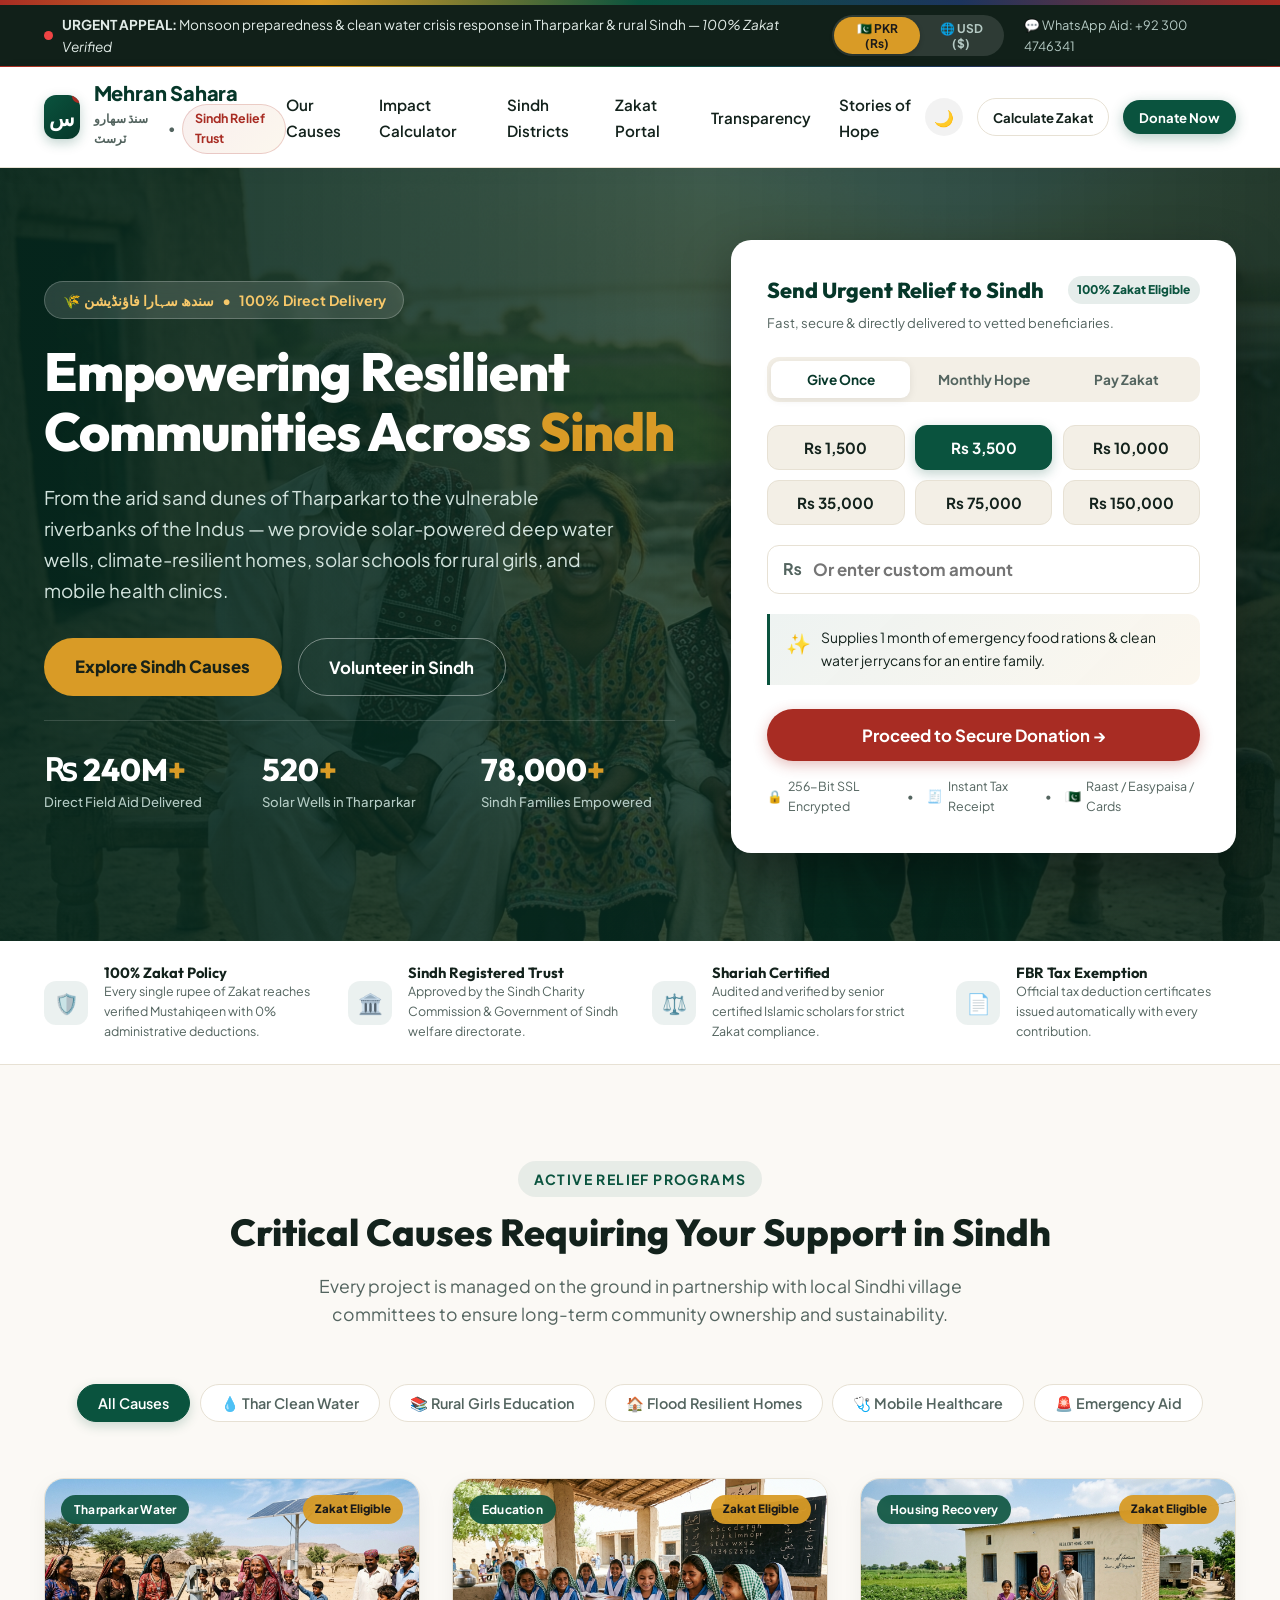
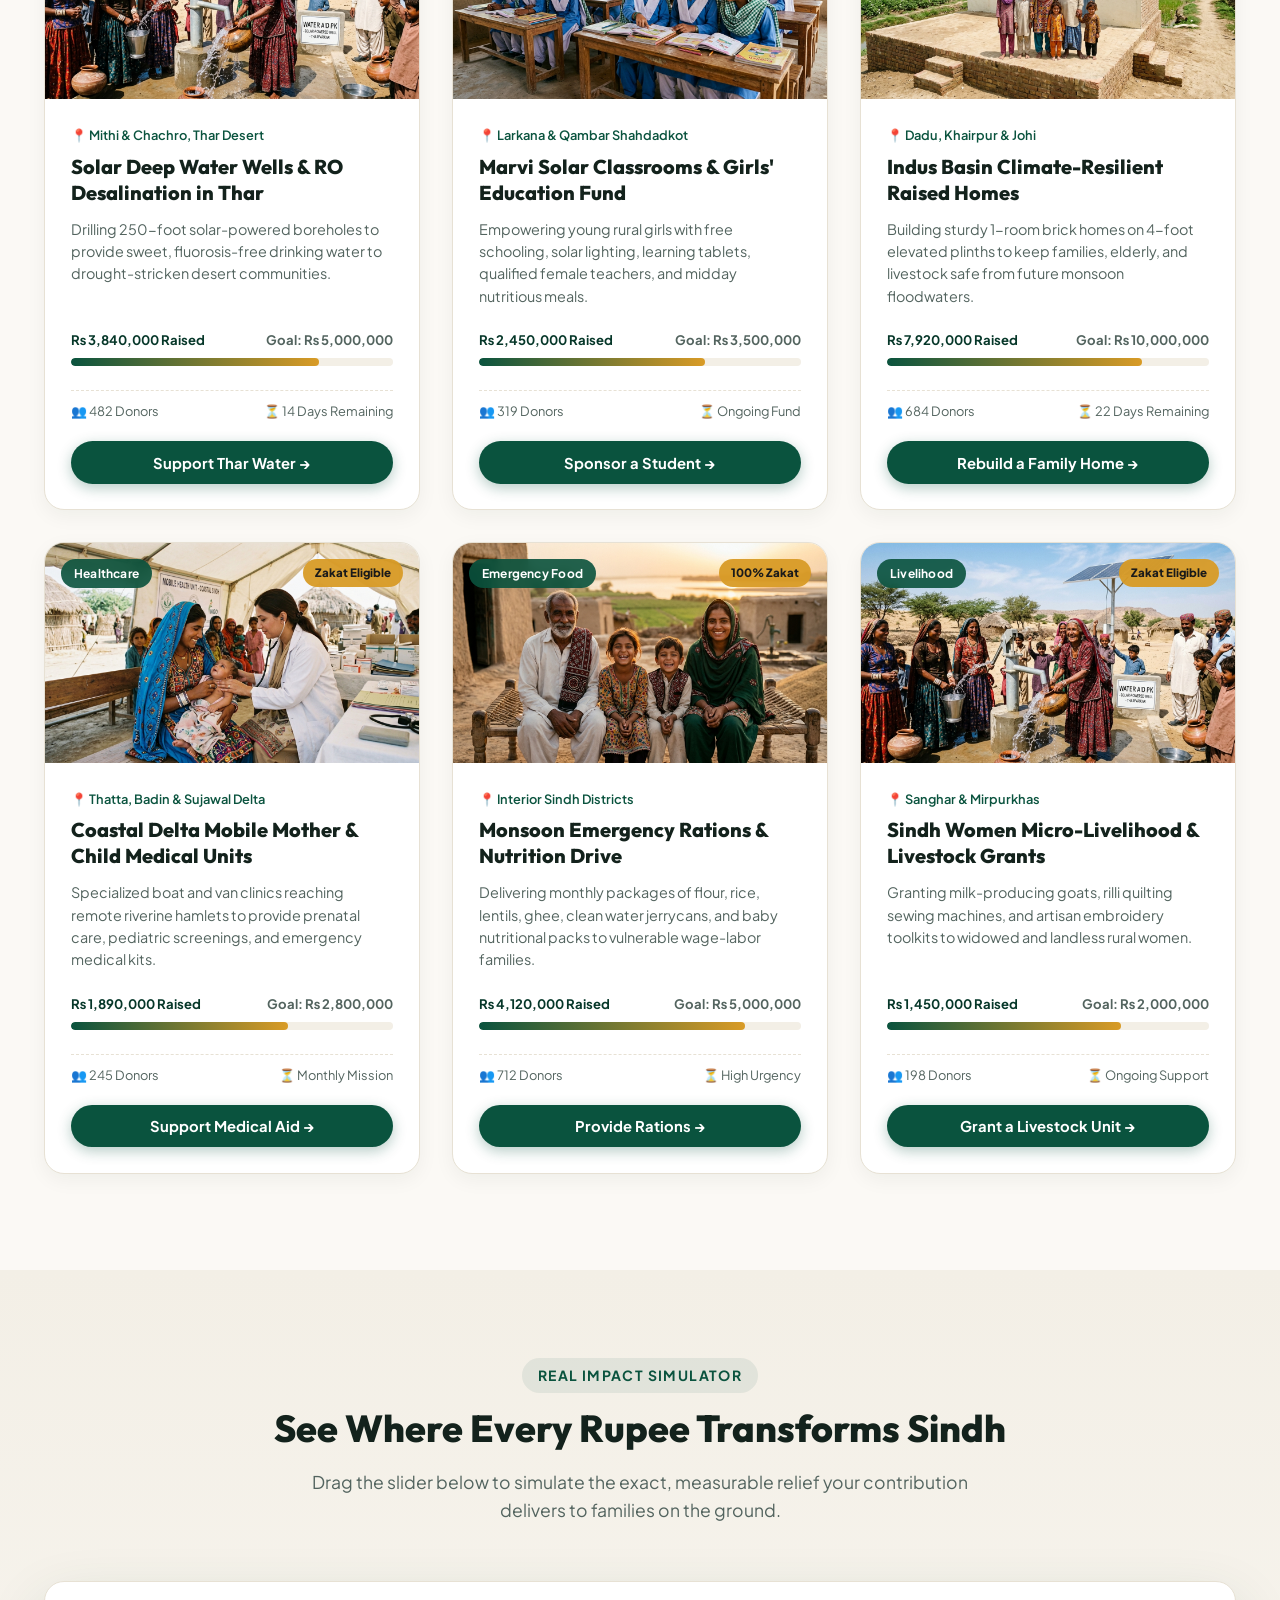
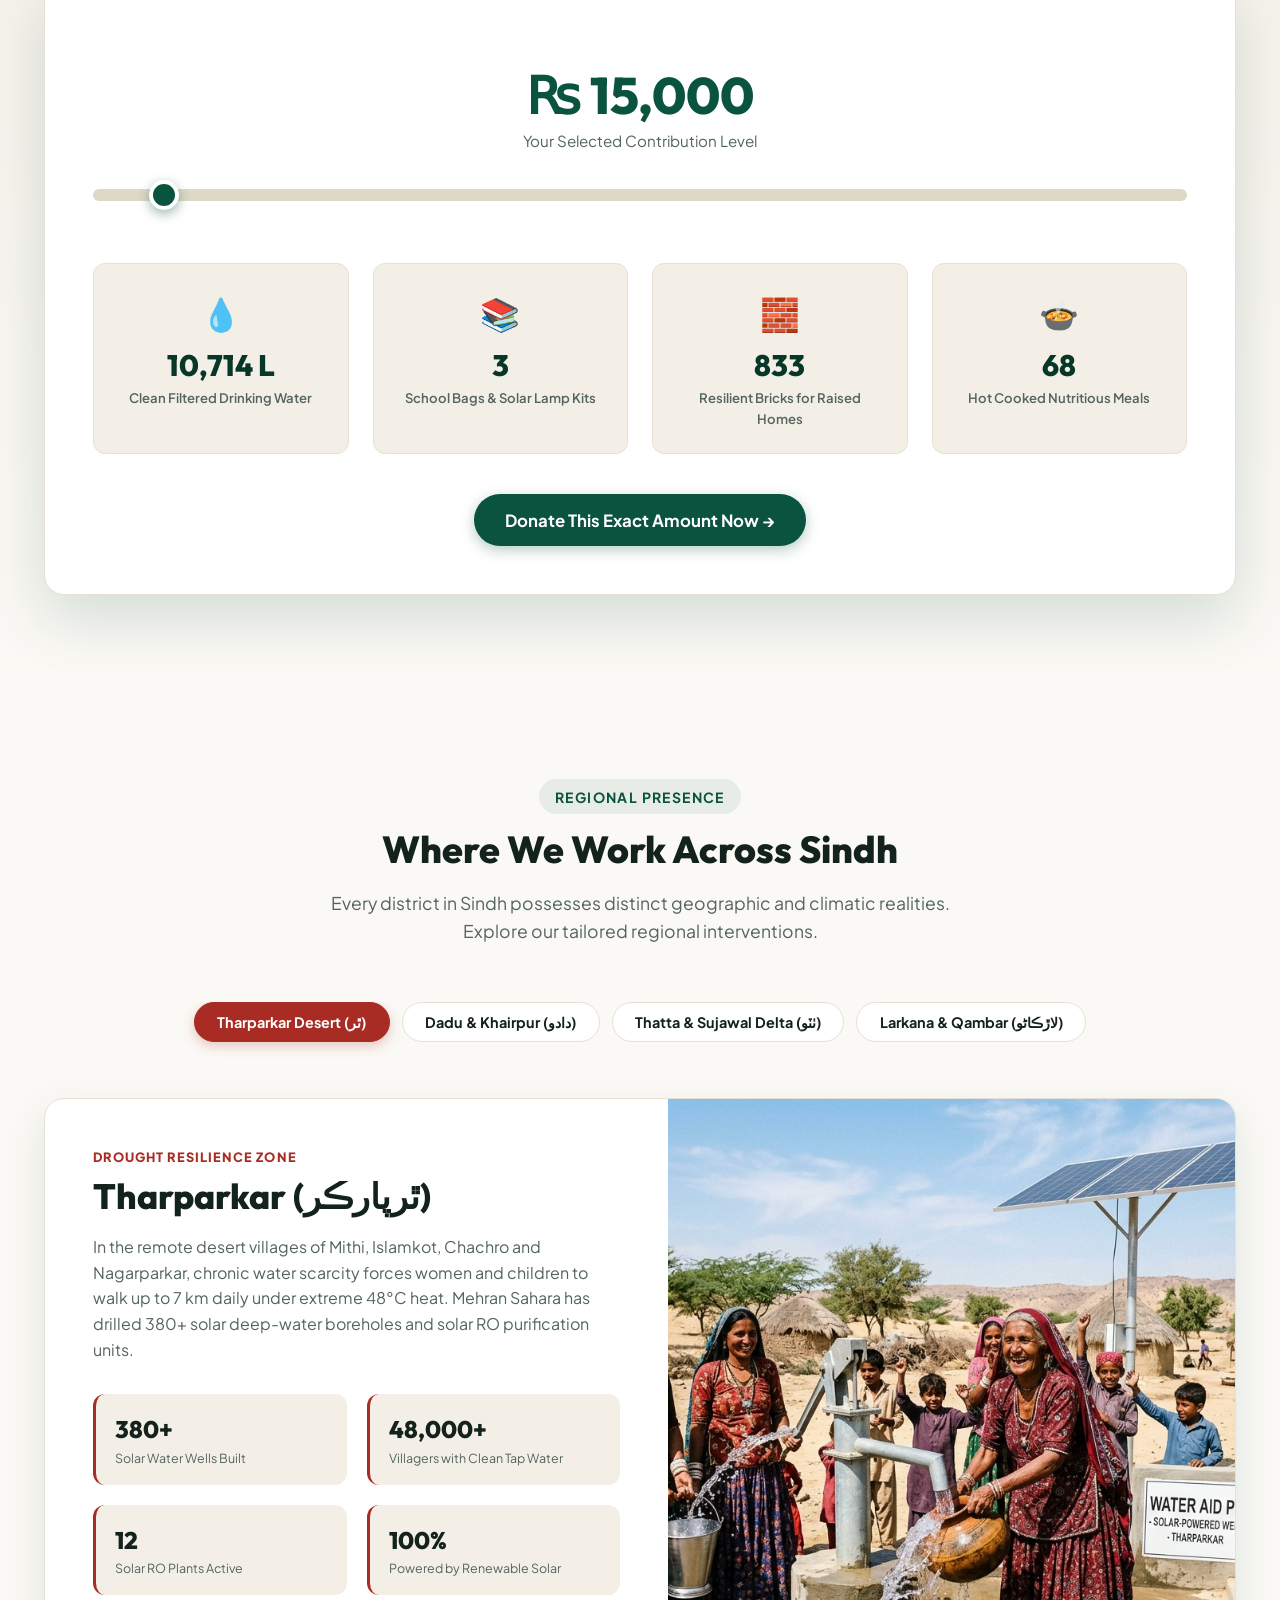
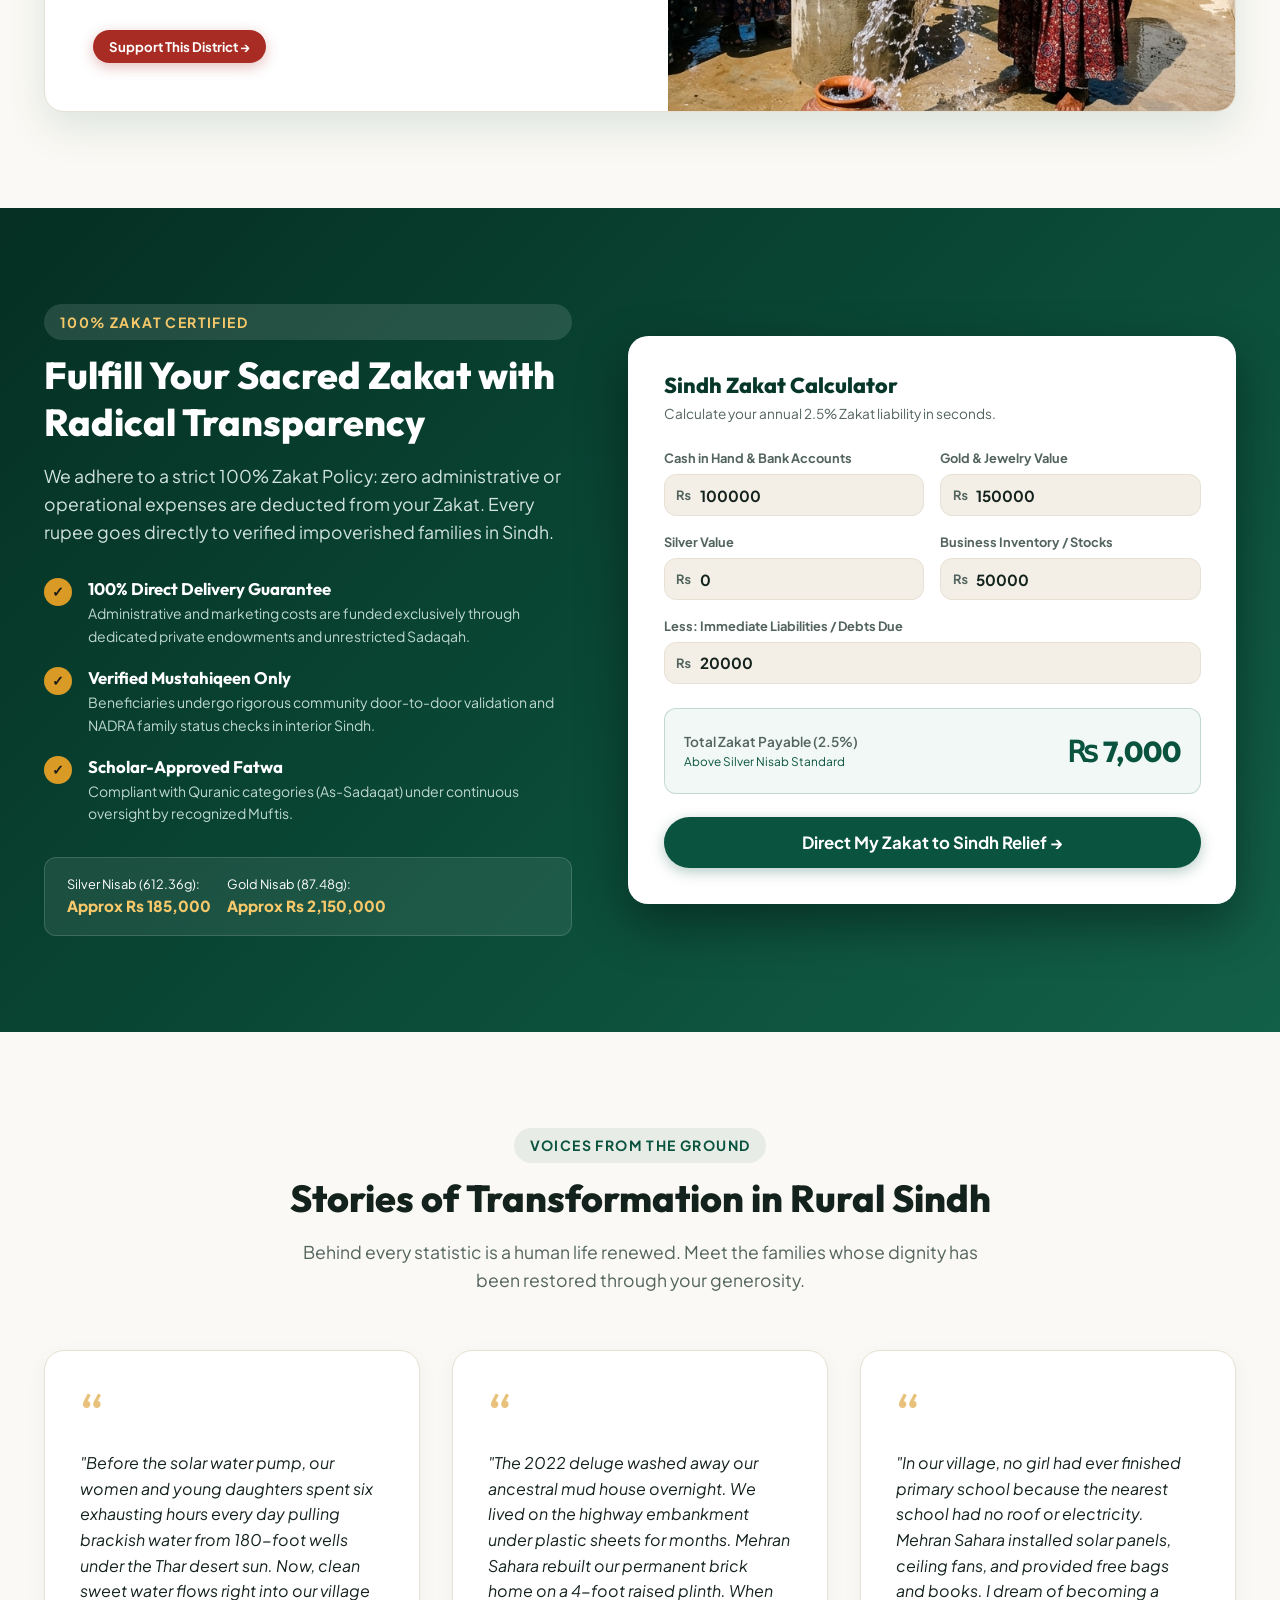
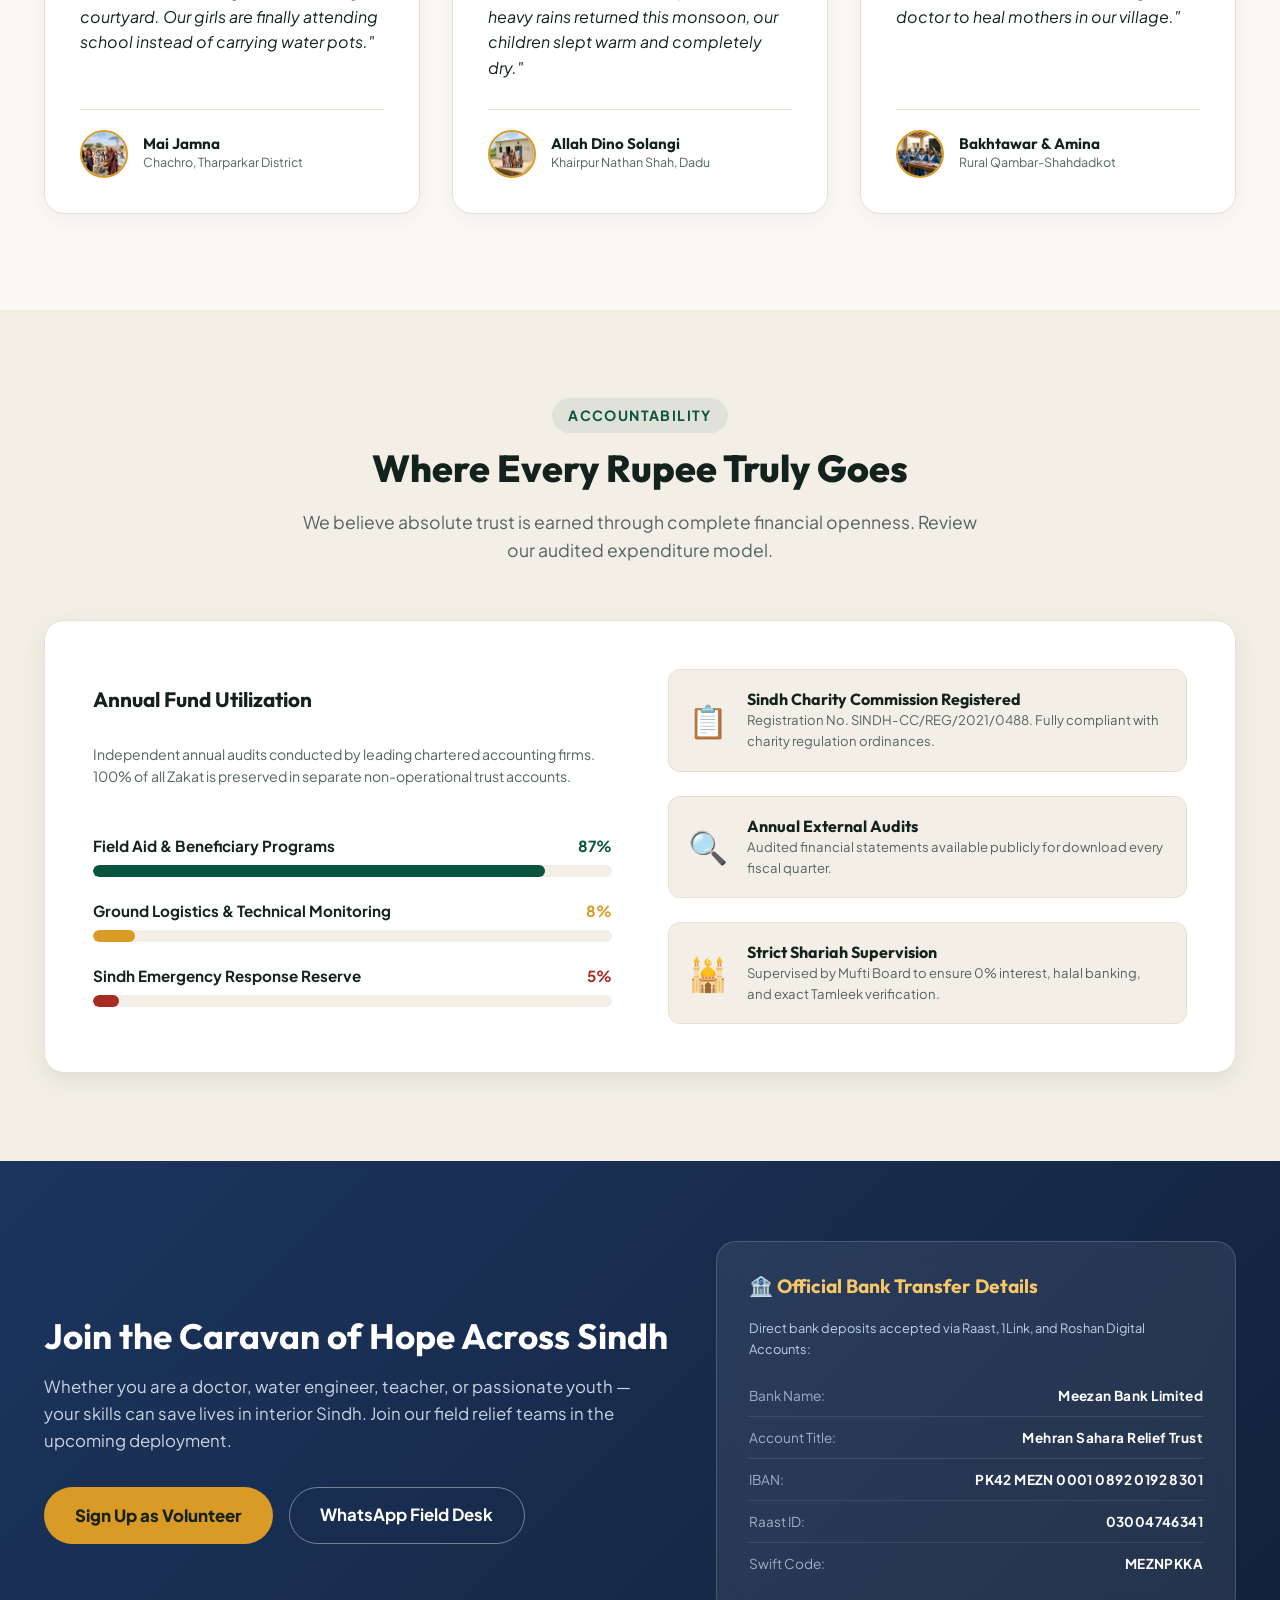
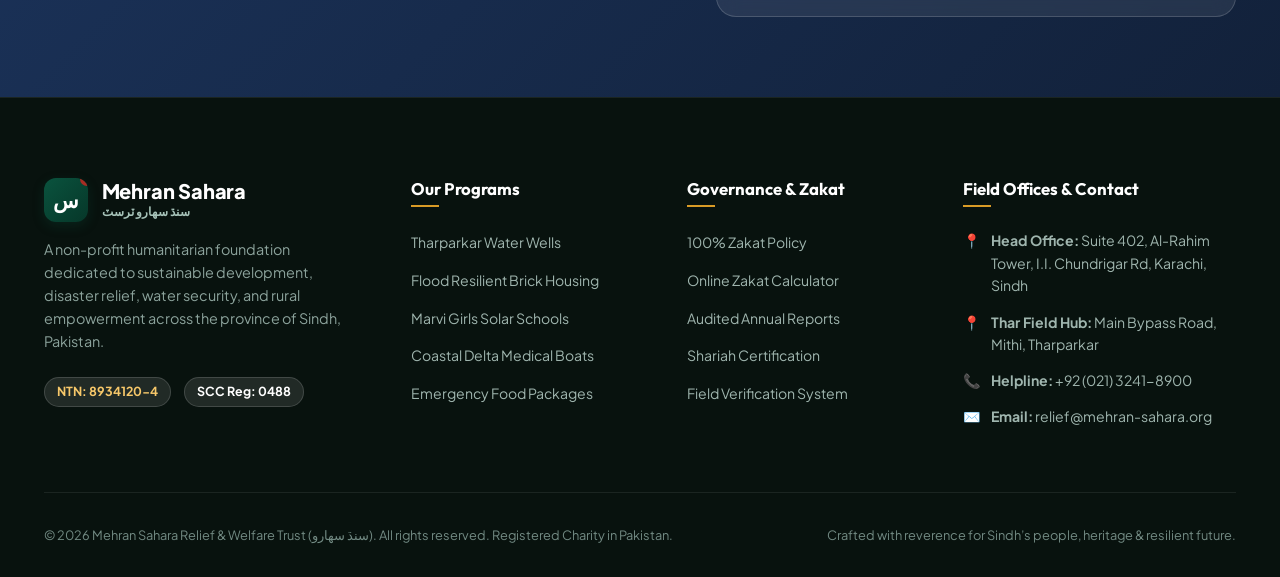
==== index.html @ 961b1862 "test" ====
<!DOCTYPE html>
<html lang="en">
<head>
  <meta charset="UTF-8">
  <meta name="viewport" content="width=device-width, initial-scale=1.0">
  <title>Mehran Sahara Foundation | Sindh Relief, Water & Education NGO (سنڌ سهارو)</title>
  <meta name="description" content="Dedicated humanitarian NGO in Sindh, Pakistan. Providing clean drinking water in Tharparkar, flood-resilient housing along the Indus, rural girls' solar education, and mobile healthcare with a 100% Zakat policy.">
  <meta name="keywords" content="Sindh NGO, Tharparkar water charity, flood relief Sindh, Pakistan charity, Zakat Sindh, Indus river relief, donate Pakistan, Mehran Sahara">
  <meta property="og:title" content="Mehran Sahara Foundation | Sindh Relief & Hope">
  <meta property="og:description" content="Join us in bringing clean water to Thar, rebuilding homes after floods, and educating girls in rural Sindh. 100% Direct Delivery.">
  <meta property="og:image" content="assets/images/hero.jpg">
  <meta property="og:type" content="website">

  <!-- Core Stylesheets -->
  <link rel="stylesheet" href="css/style.css">
  <link rel="stylesheet" href="css/components.css">
</head>
<body>

  <!-- Top Emergency & Currency Bar -->
  <div class="top-bar ajrak-border-top">
    <div class="container top-bar-inner">
      <div class="emergency-ticker">
        <span class="pulse-dot"></span>
        <span><strong>URGENT APPEAL:</strong> Monsoon preparedness & clean water crisis response in Tharparkar & rural Sindh — <em>100% Zakat Verified</em></span>
      </div>
      <div class="top-bar-actions">
        <div class="currency-toggle">
          <button type="button" class="curr-btn curr-pkr-btn active" title="Pakistani Rupees">🇵🇰 PKR (₨)</button>
          <button type="button" class="curr-btn curr-usd-btn" title="US Dollars for Overseas Donors">🌐 USD ($)</button>
        </div>
        <a href="https://wa.me/923004746341" target="_blank" class="top-contact-link">
          <span>💬 WhatsApp Aid: +92 300 4746341</span>
        </a>
      </div>
    </div>
  </div>

  <!-- Main Navigation Header -->
  <header class="main-header">
    <div class="container nav-container">
      <a href="#" class="brand-logo">
        <div class="logo-symbol">
          <span>س</span>
        </div>
        <div class="brand-names">
          <span class="brand-title">Mehran Sahara</span>
          <span class="brand-sub">
            <span>سنڌ سهارو ٽرسٽ</span>
            <span>•</span>
            <span class="ajrak-badge">Sindh Relief Trust</span>
          </span>
        </div>
      </a>

      <nav>
        <ul class="nav-menu">
          <li><a href="#causes" class="nav-link">Our Causes</a></li>
          <li><a href="#impact" class="nav-link">Impact Calculator</a></li>
          <li><a href="#districts" class="nav-link">Sindh Districts</a></li>
          <li><a href="#zakat" class="nav-link">Zakat Portal</a></li>
          <li><a href="#transparency" class="nav-link">Transparency</a></li>
          <li><a href="#stories" class="nav-link">Stories of Hope</a></li>
        </ul>
      </nav>

      <div class="nav-actions">
        <button type="button" id="theme-toggle-btn" class="theme-toggle-btn" aria-label="Toggle Dark/Light Mode" title="Toggle theme">🌙</button>
        <a href="#zakat" class="btn btn-outline btn-sm">Calculate Zakat</a>
        <button type="button" class="btn btn-primary btn-sm" onclick="openDonationModal()">Donate Now</button>
        <button type="button" id="mobile-menu-toggle" class="mobile-toggle" aria-label="Open navigation menu">☰</button>
      </div>
    </div>
  </header>

  <!-- Hero Section with Integrated Quick Donation Card -->
  <section class="hero-section">
    <div class="container hero-grid">
      <div class="hero-content">
        <div class="hero-tag">
          <span>🌾 سندھ سہارا فاؤنڈیشن</span>
          <span>•</span>
          <span>100% Direct Delivery</span>
        </div>
        <h1 class="hero-title">
          Empowering Resilient Communities Across <span class="highlight">Sindh</span>
        </h1>
        <p class="hero-lead">
          From the arid sand dunes of Tharparkar to the vulnerable riverbanks of the Indus — we provide solar-powered deep water wells, climate-resilient homes, solar schools for rural girls, and mobile health clinics.
        </p>

        <div style="display: flex; gap: 1rem; flex-wrap: wrap;">
          <a href="#causes" class="btn btn-gold btn-lg">Explore Sindh Causes</a>
          <button type="button" class="btn btn-outline btn-lg open-volunteer-modal-btn" style="color: #FFFFFF; border-color: rgba(255,255,255,0.4);">Volunteer in Sindh</button>
        </div>

        <div class="hero-stats-row">
          <div class="stat-item">
            <div class="stat-num">₨ 240M<span class="plus">+</span></div>
            <div class="stat-label">Direct Field Aid Delivered</div>
          </div>
          <div class="stat-item">
            <div class="stat-num">520<span class="plus">+</span></div>
            <div class="stat-label">Solar Wells in Tharparkar</div>
          </div>
          <div class="stat-item">
            <div class="stat-num">78,000<span class="plus">+</span></div>
            <div class="stat-label">Sindh Families Empowered</div>
          </div>
        </div>
      </div>

      <!-- Quick Donate Card Widget -->
      <div class="hero-donate-card">
        <div class="donate-card-header">
          <div class="card-title-row">
            <h3 class="donate-card-title">Send Urgent Relief to Sindh</h3>
            <span class="zakat-flag">100% Zakat Eligible</span>
          </div>
          <p style="font-size: 0.82rem; color: var(--text-muted);">Fast, secure & directly delivered to vetted beneficiaries.</p>
        </div>

        <!-- Frequency Tabs -->
        <div class="freq-tabs">
          <button type="button" class="freq-btn hero-freq-btn active" data-freq="once">Give Once</button>
          <button type="button" class="freq-btn hero-freq-btn" data-freq="monthly">Monthly Hope</button>
          <button type="button" class="freq-btn hero-freq-btn" data-freq="zakat">Pay Zakat</button>
        </div>

        <!-- Preset Amount Grid -->
        <div class="amount-grid" id="hero-preset-grid">
          <!-- Populated dynamically via JS based on selected currency -->
        </div>

        <!-- Custom Input -->
        <div class="custom-amount-wrapper">
          <span class="currency-symbol-input curr-symbol-text">₨</span>
          <input type="number" id="hero-custom-amount" class="custom-amount-input" placeholder="Or enter custom amount" min="100">
        </div>

        <!-- Dynamic Impact Description -->
        <div class="donation-impact-box">
          <span style="font-size: 1.25rem;">✨</span>
          <span id="hero-impact-text">Provides emergency food rations & clean drinking water for 1 rural household for a month.</span>
        </div>

        <button type="button" id="hero-submit-donate-btn" class="btn btn-accent btn-lg btn-block">
          Proceed to Secure Donation →
        </button>

        <div class="donate-guarantee">
          <div class="guarantee-item">
            <span>🔒</span> 256-Bit SSL Encrypted
          </div>
          <span>•</span>
          <div class="guarantee-item">
            <span>🧾</span> Instant Tax Receipt
          </div>
          <span>•</span>
          <div class="guarantee-item">
            <span>🇵🇰</span> Raast / Easypaisa / Cards
          </div>
        </div>
      </div>
    </div>
  </section>

  <!-- Trust & Governance Strip -->
  <section class="trust-strip">
    <div class="container trust-grid">
      <div class="trust-card">
        <div class="trust-icon-wrap">🛡️</div>
        <div class="trust-text">
          <h4>100% Zakat Policy</h4>
          <p>Every single rupee of Zakat reaches verified Mustahiqeen with 0% administrative deductions.</p>
        </div>
      </div>

      <div class="trust-card">
        <div class="trust-icon-wrap">🏛️</div>
        <div class="trust-text">
          <h4>Sindh Registered Trust</h4>
          <p>Approved by the Sindh Charity Commission & Government of Sindh welfare directorate.</p>
        </div>
      </div>

      <div class="trust-card">
        <div class="trust-icon-wrap">⚖️</div>
        <div class="trust-text">
          <h4>Shariah Certified</h4>
          <p>Audited and verified by senior certified Islamic scholars for strict Zakat compliance.</p>
        </div>
      </div>

      <div class="trust-card">
        <div class="trust-icon-wrap">📄</div>
        <div class="trust-text">
          <h4>FBR Tax Exemption</h4>
          <p>Official tax deduction certificates issued automatically with every contribution.</p>
        </div>
      </div>
    </div>
  </section>

  <!-- Active Causes & Campaigns -->
  <section class="causes-section" id="causes">
    <div class="container">
      <div class="section-header">
        <span class="section-subtitle">Active Relief Programs</span>
        <h2 class="section-title">Critical Causes Requiring Your Support in Sindh</h2>
        <p class="section-desc">
          Every project is managed on the ground in partnership with local Sindhi village committees to ensure long-term community ownership and sustainability.
        </p>
      </div>

      <!-- Filter Bar -->
      <div class="filter-bar">
        <button type="button" class="filter-pill active" data-filter="all">All Causes</button>
        <button type="button" class="filter-pill" data-filter="water">💧 Thar Clean Water</button>
        <button type="button" class="filter-pill" data-filter="education">📚 Rural Girls Education</button>
        <button type="button" class="filter-pill" data-filter="flood">🏠 Flood Resilient Homes</button>
        <button type="button" class="filter-pill" data-filter="health">🩺 Mobile Healthcare</button>
        <button type="button" class="filter-pill" data-filter="emergency">🚨 Emergency Aid</button>
      </div>

      <!-- Campaign Cards Grid -->
      <div class="campaigns-grid">
        <!-- Campaign 1: Thar Water -->
        <div class="campaign-card" data-category="water">
          <div class="campaign-img-wrap">
            <img src="assets/images/thar-water.jpg" alt="Solar Powered Clean Water Wells in Tharparkar Sindh" loading="lazy">
            <span class="campaign-category-badge">Tharparkar Water</span>
            <span class="campaign-zakat-pill">Zakat Eligible</span>
          </div>
          <div class="campaign-body">
            <div class="campaign-location">📍 Mithi & Chachro, Thar Desert</div>
            <h3 class="campaign-title">Solar Deep Water Wells & RO Desalination in Thar</h3>
            <p class="campaign-desc">
              Drilling 250-foot solar-powered boreholes to provide sweet, fluorosis-free drinking water to drought-stricken desert communities.
            </p>

            <div class="campaign-progress-block">
              <div class="progress-labels">
                <span class="raised-val">₨ 3,840,000 Raised</span>
                <span class="goal-val">Goal: ₨ 5,000,000</span>
              </div>
              <div class="progress-track">
                <div class="progress-bar-fill" style="width: 76.8%;"></div>
              </div>
            </div>

            <div class="campaign-meta-row">
              <span>👥 482 Donors</span>
              <span>⏳ 14 Days Remaining</span>
            </div>

            <button type="button" class="btn btn-primary btn-block btn-donate-campaign" data-cause="Tharparkar Solar Deep Wells" data-default-pkr="10000">
              Support Thar Water →
            </button>
          </div>
        </div>

        <!-- Campaign 2: Education -->
        <div class="campaign-card" data-category="education">
          <div class="campaign-img-wrap">
            <img src="assets/images/education.jpg" alt="Rural Girls Education in interior Sindh" loading="lazy">
            <span class="campaign-category-badge">Education</span>
            <span class="campaign-zakat-pill">Zakat Eligible</span>
          </div>
          <div class="campaign-body">
            <div class="campaign-location">📍 Larkana & Qambar Shahdadkot</div>
            <h3 class="campaign-title">Marvi Solar Classrooms & Girls' Education Fund</h3>
            <p class="campaign-desc">
              Empowering young rural girls with free schooling, solar lighting, learning tablets, qualified female teachers, and midday nutritious meals.
            </p>

            <div class="campaign-progress-block">
              <div class="progress-labels">
                <span class="raised-val">₨ 2,450,000 Raised</span>
                <span class="goal-val">Goal: ₨ 3,500,000</span>
              </div>
              <div class="progress-track">
                <div class="progress-bar-fill" style="width: 70%;"></div>
              </div>
            </div>

            <div class="campaign-meta-row">
              <span>👥 319 Donors</span>
              <span>⏳ Ongoing Fund</span>
            </div>

            <button type="button" class="btn btn-primary btn-block btn-donate-campaign" data-cause="Marvi Girls Solar Education" data-default-pkr="5000">
              Sponsor a Student →
            </button>
          </div>
        </div>

        <!-- Campaign 3: Flood Homes -->
        <div class="campaign-card" data-category="flood">
          <div class="campaign-img-wrap">
            <img src="assets/images/flood-rebuild.jpg" alt="Flood Resilient Raised Brick Shelters in Sindh" loading="lazy">
            <span class="campaign-category-badge">Housing Recovery</span>
            <span class="campaign-zakat-pill">Zakat Eligible</span>
          </div>
          <div class="campaign-body">
            <div class="campaign-location">📍 Dadu, Khairpur & Johi</div>
            <h3 class="campaign-title">Indus Basin Climate-Resilient Raised Homes</h3>
            <p class="campaign-desc">
              Building sturdy 1-room brick homes on 4-foot elevated plinths to keep families, elderly, and livestock safe from future monsoon floodwaters.
            </p>

            <div class="campaign-progress-block">
              <div class="progress-labels">
                <span class="raised-val">₨ 7,920,000 Raised</span>
                <span class="goal-val">Goal: ₨ 10,000,000</span>
              </div>
              <div class="progress-track">
                <div class="progress-bar-fill" style="width: 79.2%;"></div>
              </div>
            </div>

            <div class="campaign-meta-row">
              <span>👥 684 Donors</span>
              <span>⏳ 22 Days Remaining</span>
            </div>

            <button type="button" class="btn btn-primary btn-block btn-donate-campaign" data-cause="Flood Resilient Brick Housing" data-default-pkr="35000">
              Rebuild a Family Home →
            </button>
          </div>
        </div>

        <!-- Campaign 4: Healthcare -->
        <div class="campaign-card" data-category="health">
          <div class="campaign-img-wrap">
            <img src="assets/images/healthcare.jpg" alt="Mobile Mother and Child Healthcare clinic in Coastal Sindh" loading="lazy">
            <span class="campaign-category-badge">Healthcare</span>
            <span class="campaign-zakat-pill">Zakat Eligible</span>
          </div>
          <div class="campaign-body">
            <div class="campaign-location">📍 Thatta, Badin & Sujawal Delta</div>
            <h3 class="campaign-title">Coastal Delta Mobile Mother & Child Medical Units</h3>
            <p class="campaign-desc">
              Specialized boat and van clinics reaching remote riverine hamlets to provide prenatal care, pediatric screenings, and emergency medical kits.
            </p>

            <div class="campaign-progress-block">
              <div class="progress-labels">
                <span class="raised-val">₨ 1,890,000 Raised</span>
                <span class="goal-val">Goal: ₨ 2,800,000</span>
              </div>
              <div class="progress-track">
                <div class="progress-bar-fill" style="width: 67.5%;"></div>
              </div>
            </div>

            <div class="campaign-meta-row">
              <span>👥 245 Donors</span>
              <span>⏳ Monthly Mission</span>
            </div>

            <button type="button" class="btn btn-primary btn-block btn-donate-campaign" data-cause="Mobile Coastal Healthcare Units" data-default-pkr="3500">
              Support Medical Aid →
            </button>
          </div>
        </div>

        <!-- Campaign 5: Emergency Rations -->
        <div class="campaign-card" data-category="emergency">
          <div class="campaign-img-wrap">
            <img src="assets/images/hero.jpg" alt="Emergency Rations and Food Relief for Sindh" loading="lazy">
            <span class="campaign-category-badge">Emergency Food</span>
            <span class="campaign-zakat-pill">100% Zakat</span>
          </div>
          <div class="campaign-body">
            <div class="campaign-location">📍 Interior Sindh Districts</div>
            <h3 class="campaign-title">Monsoon Emergency Rations & Nutrition Drive</h3>
            <p class="campaign-desc">
              Delivering monthly packages of flour, rice, lentils, ghee, clean water jerrycans, and baby nutritional packs to vulnerable wage-labor families.
            </p>

            <div class="campaign-progress-block">
              <div class="progress-labels">
                <span class="raised-val">₨ 4,120,000 Raised</span>
                <span class="goal-val">Goal: ₨ 5,000,000</span>
              </div>
              <div class="progress-track">
                <div class="progress-bar-fill" style="width: 82.4%;"></div>
              </div>
            </div>

            <div class="campaign-meta-row">
              <span>👥 712 Donors</span>
              <span>⏳ High Urgency</span>
            </div>

            <button type="button" class="btn btn-primary btn-block btn-donate-campaign" data-cause="Monsoon Emergency Rations Drive" data-default-pkr="3500">
              Provide Rations →
            </button>
          </div>
        </div>

        <!-- Campaign 6: Livelihood -->
        <div class="campaign-card" data-category="flood">
          <div class="campaign-img-wrap">
            <img src="assets/images/thar-water.jpg" alt="Sindhi Women Artisan Micro-Livelihood & Goat Units" loading="lazy">
            <span class="campaign-category-badge">Livelihood</span>
            <span class="campaign-zakat-pill">Zakat Eligible</span>
          </div>
          <div class="campaign-body">
            <div class="campaign-location">📍 Sanghar & Mirpurkhas</div>
            <h3 class="campaign-title">Sindh Women Micro-Livelihood & Livestock Grants</h3>
            <p class="campaign-desc">
              Granting milk-producing goats, rilli quilting sewing machines, and artisan embroidery toolkits to widowed and landless rural women.
            </p>

            <div class="campaign-progress-block">
              <div class="progress-labels">
                <span class="raised-val">₨ 1,450,000 Raised</span>
                <span class="goal-val">Goal: ₨ 2,000,000</span>
              </div>
              <div class="progress-track">
                <div class="progress-bar-fill" style="width: 72.5%;"></div>
              </div>
            </div>

            <div class="campaign-meta-row">
              <span>👥 198 Donors</span>
              <span>⏳ Ongoing Support</span>
            </div>

            <button type="button" class="btn btn-primary btn-block btn-donate-campaign" data-cause="Sindh Women Micro-Livelihood" data-default-pkr="15000">
              Grant a Livestock Unit →
            </button>
          </div>
        </div>
      </div>
    </div>
  </section>

  <!-- Interactive Impact Simulator Section -->
  <section class="simulator-section" id="impact">
    <div class="container">
      <div class="section-header">
        <span class="section-subtitle">Real Impact Simulator</span>
        <h2 class="section-title">See Where Every Rupee Transforms Sindh</h2>
        <p class="section-desc">
          Drag the slider below to simulate the exact, measurable relief your contribution delivers to families on the ground.
        </p>
      </div>

      <div class="simulator-card">
        <div class="slider-container">
          <div class="slider-amount-display" id="simulator-display-val">₨ 15,000</div>
          <p class="slider-sub">Your Selected Contribution Level</p>
          <input type="range" class="range-slider" id="impact-range-slider" min="2000" max="250000" step="1000" value="15000">
        </div>

        <div class="outcomes-grid">
          <div class="outcome-box">
            <div class="outcome-icon">💧</div>
            <div class="outcome-val" id="outcome-water-liters">10,714 L</div>
            <div class="outcome-label">Clean Filtered Drinking Water</div>
          </div>

          <div class="outcome-box">
            <div class="outcome-icon">📚</div>
            <div class="outcome-val" id="outcome-school-kits">3</div>
            <div class="outcome-label">School Bags & Solar Lamp Kits</div>
          </div>

          <div class="outcome-box">
            <div class="outcome-icon">🧱</div>
            <div class="outcome-val" id="outcome-bricks">833</div>
            <div class="outcome-label">Resilient Bricks for Raised Homes</div>
          </div>

          <div class="outcome-box">
            <div class="outcome-icon">🍲</div>
            <div class="outcome-val" id="outcome-meals">68</div>
            <div class="outcome-label">Hot Cooked Nutritious Meals</div>
          </div>
        </div>

        <div style="text-align: center;">
          <button type="button" id="simulator-donate-btn" class="btn btn-primary btn-lg">
            Donate This Exact Amount Now →
          </button>
        </div>
      </div>
    </div>
  </section>

  <!-- Interactive Sindh District Showcase -->
  <section class="district-section" id="districts">
    <div class="container">
      <div class="section-header">
        <span class="section-subtitle">Regional Presence</span>
        <h2 class="section-title">Where We Work Across Sindh</h2>
        <p class="section-desc">
          Every district in Sindh possesses distinct geographic and climatic realities. Explore our tailored regional interventions.
        </p>
      </div>

      <div class="district-selector-bar">
        <button type="button" class="district-pill active" data-district="tharparkar">Tharparkar Desert (ٿر)</button>
        <button type="button" class="district-pill" data-district="dadu">Dadu & Khairpur (دادو)</button>
        <button type="button" class="district-pill" data-district="thatta">Thatta & Sujawal Delta (ٺٽو)</button>
        <button type="button" class="district-pill" data-district="larkana">Larkana & Qambar (لاڙڪاڻو)</button>
      </div>

      <div class="district-detail-card" id="district-card-container">
        <div class="district-info-pane">
          <span class="district-badge" id="district-badge">Drought Resilience Zone</span>
          <h3 class="district-name" id="district-title">Tharparkar (ٿرپارڪر)</h3>
          <p class="district-overview" id="district-overview">
            In the remote desert villages of Mithi, Islamkot, Chachro and Nagarparkar, chronic water scarcity forces women and children to walk up to 7 km daily under extreme 48°C heat. Mehran Sahara has drilled 380+ solar deep-water boreholes and solar RO purification units.
          </p>

          <div class="district-stats-grid" id="district-stats-grid">
            <div class="d-stat-box">
              <div class="d-stat-num">380+</div>
              <div class="d-stat-lbl">Solar Water Wells Built</div>
            </div>
            <div class="d-stat-box">
              <div class="d-stat-num">48,000+</div>
              <div class="d-stat-lbl">Villagers with Clean Tap Water</div>
            </div>
            <div class="d-stat-box">
              <div class="d-stat-num">12</div>
              <div class="d-stat-lbl">Solar RO Plants Active</div>
            </div>
            <div class="d-stat-box">
              <div class="d-stat-num">100%</div>
              <div class="d-stat-lbl">Powered by Renewable Solar</div>
            </div>
          </div>

          <button type="button" class="btn btn-accent btn-sm" style="width: fit-content;" onclick="openDonationModal({cause: 'Tharparkar Water Wells'})">
            Support This District →
          </button>
        </div>

        <div class="district-img-pane">
          <img src="assets/images/thar-water.jpg" alt="Sindh District Focus" id="district-img">
        </div>
      </div>
    </div>
  </section>

  <!-- Interactive Sindh Zakat Portal -->
  <section class="zakat-section" id="zakat">
    <div class="container">
      <div class="zakat-grid">
        <div class="zakat-info-col">
          <span class="section-subtitle">100% Zakat Certified</span>
          <h2 class="section-title">Fulfill Your Sacred Zakat with Radical Transparency</h2>
          <p class="section-desc">
            We adhere to a strict 100% Zakat Policy: zero administrative or operational expenses are deducted from your Zakat. Every rupee goes directly to verified impoverished families in Sindh.
          </p>

          <ul class="zakat-feature-list">
            <li class="zakat-feature-item">
              <div class="z-check-icon">✓</div>
              <div class="z-feature-text">
                <h4>100% Direct Delivery Guarantee</h4>
                <p>Administrative and marketing costs are funded exclusively through dedicated private endowments and unrestricted Sadaqah.</p>
              </div>
            </li>

            <li class="zakat-feature-item">
              <div class="z-check-icon">✓</div>
              <div class="z-feature-text">
                <h4>Verified Mustahiqeen Only</h4>
                <p>Beneficiaries undergo rigorous community door-to-door validation and NADRA family status checks in interior Sindh.</p>
              </div>
            </li>

            <li class="zakat-feature-item">
              <div class="z-check-icon">✓</div>
              <div class="z-feature-text">
                <h4>Scholar-Approved Fatwa</h4>
                <p>Compliant with Quranic categories (As-Sadaqat) under continuous oversight by recognized Muftis.</p>
              </div>
            </li>
          </ul>

          <div class="nisab-badge-row">
            <div class="nisab-item">
              <span>Silver Nisab (612.36g):</span>
              <span class="nisab-val">Approx ₨ 185,000</span>
            </div>
            <div class="nisab-item">
              <span>Gold Nisab (87.48g):</span>
              <span class="nisab-val">Approx ₨ 2,150,000</span>
            </div>
          </div>
        </div>

        <!-- Interactive Calculator Card -->
        <div class="zakat-calc-card">
          <h3 class="calc-title">Sindh Zakat Calculator</h3>
          <p class="calc-subtitle">Calculate your annual 2.5% Zakat liability in seconds.</p>

          <div class="calc-inputs-grid">
            <div class="calc-field">
              <label class="calc-label">Cash in Hand & Bank Accounts</label>
              <div class="calc-input-group">
                <span class="curr-symbol-text">₨</span>
                <input type="number" id="zakat-cash" class="calc-input zakat-input-calc" placeholder="0" value="100000">
              </div>
            </div>

            <div class="calc-field">
              <label class="calc-label">Gold & Jewelry Value</label>
              <div class="calc-input-group">
                <span class="curr-symbol-text">₨</span>
                <input type="number" id="zakat-gold" class="calc-input zakat-input-calc" placeholder="0" value="150000">
              </div>
            </div>

            <div class="calc-field">
              <label class="calc-label">Silver Value</label>
              <div class="calc-input-group">
                <span class="curr-symbol-text">₨</span>
                <input type="number" id="zakat-silver" class="calc-input zakat-input-calc" placeholder="0" value="0">
              </div>
            </div>

            <div class="calc-field">
              <label class="calc-label">Business Inventory / Stocks</label>
              <div class="calc-input-group">
                <span class="curr-symbol-text">₨</span>
                <input type="number" id="zakat-business" class="calc-input zakat-input-calc" placeholder="0" value="50000">
              </div>
            </div>

            <div class="calc-field" style="grid-column: span 2;">
              <label class="calc-label">Less: Immediate Liabilities / Debts Due</label>
              <div class="calc-input-group">
                <span class="curr-symbol-text">₨</span>
                <input type="number" id="zakat-liabilities" class="calc-input zakat-input-calc" placeholder="0" value="20000">
              </div>
            </div>
          </div>

          <div class="zakat-result-banner">
            <div>
              <div class="zakat-due-label">Total Zakat Payable (2.5%)</div>
              <div style="font-size: 0.74rem; color: var(--primary);">Above Silver Nisab Standard</div>
            </div>
            <div class="zakat-due-amount" id="zakat-calculated-display">₨ 7,000</div>
          </div>

          <button type="button" id="btn-donate-calculated-zakat" class="btn btn-primary btn-block btn-lg">
            Direct My Zakat to Sindh Relief →
          </button>
        </div>
      </div>
    </div>
  </section>

  <!-- Stories of Hope & Beneficiaries -->
  <section class="stories-section" id="stories">
    <div class="container">
      <div class="section-header">
        <span class="section-subtitle">Voices from the Ground</span>
        <h2 class="section-title">Stories of Transformation in Rural Sindh</h2>
        <p class="section-desc">
          Behind every statistic is a human life renewed. Meet the families whose dignity has been restored through your generosity.
        </p>
      </div>

      <div class="stories-grid">
        <!-- Story 1 -->
        <div class="story-card">
          <div class="quote-mark">“</div>
          <p class="story-quote">
            "Before the solar water pump, our women and young daughters spent six exhausting hours every day pulling brackish water from 180-foot wells under the Thar desert sun. Now, clean sweet water flows right into our village courtyard. Our girls are finally attending school instead of carrying water pots."
          </p>
          <div class="story-author">
            <img src="assets/images/thar-water.jpg" alt="Mai Jamna" class="story-avatar">
            <div class="author-info">
              <h4>Mai Jamna</h4>
              <p>Chachro, Tharparkar District</p>
            </div>
          </div>
        </div>

        <!-- Story 2 -->
        <div class="story-card">
          <div class="quote-mark">“</div>
          <p class="story-quote">
            "The 2022 deluge washed away our ancestral mud house overnight. We lived on the highway embankment under plastic sheets for months. Mehran Sahara rebuilt our permanent brick home on a 4-foot raised plinth. When heavy rains returned this monsoon, our children slept warm and completely dry."
          </p>
          <div class="story-author">
            <img src="assets/images/flood-rebuild.jpg" alt="Allah Dino" class="story-avatar">
            <div class="author-info">
              <h4>Allah Dino Solangi</h4>
              <p>Khairpur Nathan Shah, Dadu</p>
            </div>
          </div>
        </div>

        <!-- Story 3 -->
        <div class="story-card">
          <div class="quote-mark">“</div>
          <p class="story-quote">
            "In our village, no girl had ever finished primary school because the nearest school had no roof or electricity. Mehran Sahara installed solar panels, ceiling fans, and provided free bags and books. I dream of becoming a doctor to heal mothers in our village."
          </p>
          <div class="story-author">
            <img src="assets/images/education.jpg" alt="Bakhtawar" class="story-avatar">
            <div class="author-info">
              <h4>Bakhtawar & Amina</h4>
              <p>Rural Qambar-Shahdadkot</p>
            </div>
          </div>
        </div>
      </div>
    </div>
  </section>

  <!-- Financial Transparency & Governance -->
  <section class="transparency-section" id="transparency">
    <div class="container">
      <div class="section-header">
        <span class="section-subtitle">Accountability</span>
        <h2 class="section-title">Where Every Rupee Truly Goes</h2>
        <p class="section-desc">
          We believe absolute trust is earned through complete financial openness. Review our audited expenditure model.
        </p>
      </div>

      <div class="transparency-card">
        <div class="transparency-grid">
          <div class="allocation-breakdown">
            <h3 style="font-size: 1.3rem; margin-bottom: 0.5rem;">Annual Fund Utilization</h3>
            <p style="font-size: 0.88rem; color: var(--text-muted); margin-bottom: 1.5rem;">
              Independent annual audits conducted by leading chartered accounting firms. 100% of all Zakat is preserved in separate non-operational trust accounts.
            </p>

            <div class="alloc-item">
              <div class="alloc-meta">
                <span>Field Aid & Beneficiary Programs</span>
                <span style="color: var(--primary);">87%</span>
              </div>
              <div class="alloc-bar">
                <div class="alloc-fill fill-programs"></div>
              </div>
            </div>

            <div class="alloc-item">
              <div class="alloc-meta">
                <span>Ground Logistics & Technical Monitoring</span>
                <span style="color: var(--accent-gold);">8%</span>
              </div>
              <div class="alloc-bar">
                <div class="alloc-fill fill-admin"></div>
              </div>
            </div>

            <div class="alloc-item">
              <div class="alloc-meta">
                <span>Sindh Emergency Response Reserve</span>
                <span style="color: var(--accent-terracotta);">5%</span>
              </div>
              <div class="alloc-bar">
                <div class="alloc-fill fill-reserve"></div>
              </div>
            </div>
          </div>

          <div class="audit-badges-pane">
            <div class="audit-box">
              <div class="audit-icon">📋</div>
              <div class="audit-details">
                <h4>Sindh Charity Commission Registered</h4>
                <p>Registration No. SINDH-CC/REG/2021/0488. Fully compliant with charity regulation ordinances.</p>
              </div>
            </div>

            <div class="audit-box">
              <div class="audit-icon">🔍</div>
              <div class="audit-details">
                <h4>Annual External Audits</h4>
                <p>Audited financial statements available publicly for download every fiscal quarter.</p>
              </div>
            </div>

            <div class="audit-box">
              <div class="audit-icon">🕌</div>
              <div class="audit-details">
                <h4>Strict Shariah Supervision</h4>
                <p>Supervised by Mufti Board to ensure 0% interest, halal banking, and exact Tamleek verification.</p>
              </div>
            </div>
          </div>
        </div>
      </div>
    </div>
  </section>

  <!-- Volunteer & Direct Bank Wire Section -->
  <section class="cta-banner-section">
    <div class="container cta-banner-grid">
      <div class="cta-content">
        <h2>Join the Caravan of Hope Across Sindh</h2>
        <p>
          Whether you are a doctor, water engineer, teacher, or passionate youth — your skills can save lives in interior Sindh. Join our field relief teams in the upcoming deployment.
        </p>
        <div style="display: flex; gap: 1rem; flex-wrap: wrap;">
          <button type="button" class="btn btn-gold btn-lg open-volunteer-modal-btn">Sign Up as Volunteer</button>
          <a href="https://wa.me/923004746341" target="_blank" class="btn btn-outline btn-lg" style="color: #FFFFFF; border-color: rgba(255,255,255,0.4);">
            WhatsApp Field Desk
          </a>
        </div>
      </div>

      <div class="bank-info-box">
        <h3>🏦 Official Bank Transfer Details</h3>
        <p style="font-size: 0.8rem; color: #BDD1E8; margin-bottom: 1rem;">Direct bank deposits accepted via Raast, 1Link, and Roshan Digital Accounts:</p>

        <div class="bank-row">
          <span class="bank-label">Bank Name:</span>
          <span class="bank-val">Meezan Bank Limited</span>
        </div>
        <div class="bank-row">
          <span class="bank-label">Account Title:</span>
          <span class="bank-val">Mehran Sahara Relief Trust</span>
        </div>
        <div class="bank-row">
          <span class="bank-label">IBAN:</span>
          <span class="bank-val">PK42 MEZN 0001 0892 0192 8301</span>
        </div>
        <div class="bank-row">
          <span class="bank-label">Raast ID:</span>
          <span class="bank-val">03004746341</span>
        </div>
        <div class="bank-row">
          <span class="bank-label">Swift Code:</span>
          <span class="bank-val">MEZNPKKA</span>
        </div>
      </div>
    </div>
  </section>

  <!-- Site Footer -->
  <footer class="site-footer">
    <div class="container">
      <div class="footer-top-grid">
        <div class="footer-brand">
          <div class="brand-logo" style="margin-bottom: 0.5rem;">
            <div class="logo-symbol"><span>س</span></div>
            <div class="brand-names">
              <span class="brand-title" style="color: #FFFFFF;">Mehran Sahara</span>
              <span class="brand-sub" style="color: #A6C2B8;">سنڌ سهارو ٽرسٽ</span>
            </div>
          </div>
          <p>
            A non-profit humanitarian foundation dedicated to sustainable development, disaster relief, water security, and rural empowerment across the province of Sindh, Pakistan.
          </p>
          <div style="display: flex; gap: 0.8rem;">
            <span class="ajrak-badge" style="background: rgba(255,255,255,0.1); color: var(--accent-gold-light); border-color: rgba(255,255,255,0.15);">
              NTN: 8934120-4
            </span>
            <span class="ajrak-badge" style="background: rgba(255,255,255,0.1); color: #FFFFFF; border-color: rgba(255,255,255,0.15);">
              SCC Reg: 0488
            </span>
          </div>
        </div>

        <div class="footer-col">
          <h4>Our Programs</h4>
          <ul class="footer-links">
            <li><a href="#causes">Tharparkar Water Wells</a></li>
            <li><a href="#causes">Flood Resilient Brick Housing</a></li>
            <li><a href="#causes">Marvi Girls Solar Schools</a></li>
            <li><a href="#causes">Coastal Delta Medical Boats</a></li>
            <li><a href="#causes">Emergency Food Packages</a></li>
          </ul>
        </div>

        <div class="footer-col">
          <h4>Governance & Zakat</h4>
          <ul class="footer-links">
            <li><a href="#zakat">100% Zakat Policy</a></li>
            <li><a href="#zakat">Online Zakat Calculator</a></li>
            <li><a href="#transparency">Audited Annual Reports</a></li>
            <li><a href="#transparency">Shariah Certification</a></li>
            <li><a href="#districts">Field Verification System</a></li>
          </ul>
        </div>

        <div class="footer-col">
          <h4>Field Offices & Contact</h4>
          <ul class="footer-contact-list">
            <li class="footer-contact-item">
              <span>📍</span>
              <span><strong>Head Office:</strong> Suite 402, Al-Rahim Tower, I.I. Chundrigar Rd, Karachi, Sindh</span>
            </li>
            <li class="footer-contact-item">
              <span>📍</span>
              <span><strong>Thar Field Hub:</strong> Main Bypass Road, Mithi, Tharparkar</span>
            </li>
            <li class="footer-contact-item">
              <span>📞</span>
              <span><strong>Helpline:</strong> +92 (021) 3241-8900</span>
            </li>
            <li class="footer-contact-item">
              <span>✉️</span>
              <span><strong>Email:</strong> relief@mehran-sahara.org</span>
            </li>
          </ul>
        </div>
      </div>

      <div class="footer-bottom">
        <div>
          © 2026 Mehran Sahara Relief & Welfare Trust (سنڌ سهارو). All rights reserved. Registered Charity in Pakistan.
        </div>
        <div>
          Crafted with reverence for Sindh’s people, heritage & resilient future.
        </div>
      </div>
    </div>
  </footer>

  <!-- ==========================================================================
       MODAL 1: Universal Donation Wizard Checkout
       ========================================================================== -->
  <div class="modal-overlay" id="donation-modal-overlay">
    <div class="modal-container">
      <div class="modal-header">
        <h3 class="modal-header-title">
          <span>💚</span>
          <span>Support Sindh Relief</span>
        </h3>
        <button type="button" class="modal-close-btn" id="donation-modal-close" aria-label="Close modal">×</button>
      </div>

      <div class="modal-body">
        <!-- Wizard Steps Indicator -->
        <div class="donation-wizard-steps">
          <div class="step-indicator active" id="wizard-indicator-1">
            <div class="step-circle">1</div>
            <div class="step-label">Amount</div>
          </div>
          <div class="step-indicator" id="wizard-indicator-2">
            <div class="step-circle">2</div>
            <div class="step-label">Donor Info</div>
          </div>
          <div class="step-indicator" id="wizard-indicator-3">
            <div class="step-circle">3</div>
            <div class="step-label">Payment</div>
          </div>
        </div>

        <!-- Step 1: Cause & Amount -->
        <div class="step-content active" id="wizard-step-1">
          <div class="form-group">
            <label class="form-label" for="wizard-cause-select">Select Sindh Cause</label>
            <select id="wizard-cause-select" class="form-select">
              <option value="General Sindh Relief Fund">General Sindh Relief & Emergency Fund</option>
              <option value="Tharparkar Solar Deep Wells">Tharparkar Solar Deep Water Wells & RO Units</option>
              <option value="Flood Resilient Brick Housing">Indus Flood Resilient Brick Shelters (Dadu/Khairpur)</option>
              <option value="Marvi Girls Solar Education">Marvi Girls Solar Classrooms & Textbooks</option>
              <option value="Mobile Coastal Healthcare Units">Coastal Delta Mobile Mother-Child Clinics</option>
              <option value="100% Zakat Fund (Sindh Rural Relief)">100% Zakat Fund for Eligible Mustahiqeen</option>
            </select>
          </div>

          <div class="form-grid-2">
            <div class="form-group">
              <label class="form-label" for="wizard-freq-select">Donation Frequency</label>
              <select id="wizard-freq-select" class="form-select">
                <option value="once">Give Once (Sadaqah / Relief)</option>
                <option value="monthly">Monthly Sustained Sponsor</option>
                <option value="zakat">100% Zakat Eligible</option>
              </select>
            </div>

            <div class="form-group">
              <label class="form-label" for="wizard-amount-input">Donation Amount (<span class="curr-symbol-text">₨</span>)</label>
              <input type="number" id="wizard-amount-input" class="form-control" value="3500" min="50">
            </div>
          </div>

          <button type="button" id="btn-wizard-to-step2" class="btn btn-primary btn-block btn-lg" style="margin-top: 1rem;">
            Continue to Donor Details →
          </button>
        </div>

        <!-- Step 2: Donor Info -->
        <div class="step-content" id="wizard-step-2">
          <div class="form-group">
            <label class="checkbox-label" style="margin-bottom: 1rem;">
              <input type="checkbox" id="donor-anonymous">
              <span>Make my donation anonymous on public leaderboards</span>
            </label>
          </div>

          <div class="form-grid-2">
            <div class="form-group">
              <label class="form-label" for="donor-name">Full Name *</label>
              <input type="text" id="donor-name" class="form-control" placeholder="e.g. Sarang Saif">
            </div>
            <div class="form-group">
              <label class="form-label" for="donor-email">Email Address *</label>
              <input type="email" id="donor-email" class="form-control" placeholder="name@domain.com">
            </div>
          </div>

          <div class="form-grid-2">
            <div class="form-group">
              <label class="form-label" for="donor-phone">Phone / WhatsApp (for receipt)</label>
              <input type="tel" id="donor-phone" class="form-control" placeholder="+92 3XX XXXXXXX">
            </div>
            <div class="form-group">
              <label class="form-label" for="donor-city">City / Country</label>
              <input type="text" id="donor-city" class="form-control" placeholder="e.g. Karachi / London">
            </div>
          </div>

          <div class="form-group">
            <label class="form-label" for="donor-dedication">Dedication / Isaal-e-Sawab (Optional)</label>
            <input type="text" id="donor-dedication" class="form-control" placeholder="e.g. In memory of loving parents / for wellbeing of Sindh">
          </div>

          <div style="display: flex; gap: 0.85rem; margin-top: 1.5rem;">
            <button type="button" id="btn-wizard-back-step1" class="btn btn-outline" style="flex: 1;">← Back</button>
            <button type="button" id="btn-wizard-to-step3" class="btn btn-primary" style="flex: 2;">Continue to Payment →</button>
          </div>
        </div>

        <!-- Step 3: Payment Gateway Selector -->
        <div class="step-content" id="wizard-step-3">
          <div style="background: var(--bg-subtle); padding: 0.85rem 1rem; border-radius: var(--radius-md); margin-bottom: 1.25rem; display: flex; justify-content: space-between; align-items: center;">
            <div>
              <div style="font-size: 0.75rem; color: var(--text-muted);">Total Contribution:</div>
              <div style="font-size: 1.35rem; font-weight: 800; color: var(--primary);" id="summary-pay-amount">₨ 3,500</div>
            </div>
            <div style="text-align: right;">
              <div style="font-size: 0.75rem; color: var(--text-muted);">Allocated Cause:</div>
              <div style="font-size: 0.85rem; font-weight: 700;" id="summary-pay-cause">General Relief</div>
            </div>
          </div>

          <label class="form-label">Select Payment Method</label>
          <div class="payment-methods-grid">
            <div class="payment-option-card active" data-method="easypaisa">
              <div class="payment-badge-icon badge-easypaisa">EP</div>
              <div class="payment-text">
                <h5>Easypaisa</h5>
                <p>Mobile Account / QR</p>
              </div>
            </div>

            <div class="payment-option-card" data-method="jazzcash">
              <div class="payment-badge-icon badge-jazzcash">JC</div>
              <div class="payment-text">
                <h5>JazzCash</h5>
                <p>Mobile Wallet / MPIN</p>
              </div>
            </div>

            <div class="payment-option-card" data-method="raast">
              <div class="payment-badge-icon badge-raast">⚡</div>
              <div class="payment-text">
                <h5>Raast / 1Link</h5>
                <p>Instant Pakistani Banks</p>
              </div>
            </div>

            <div class="payment-option-card" data-method="card">
              <div class="payment-badge-icon badge-card">💳</div>
              <div class="payment-text">
                <h5>Credit / Debit Card</h5>
                <p>Visa, Mastercard, PayPak</p>
              </div>
            </div>
          </div>

          <!-- Dynamic Gateway Instructions Box -->
          <div class="gateway-details-box" id="gateway-dynamic-instructions">
            <div class="instruction-step"><strong>1.</strong> Send contribution to Easypaisa Till / Mobile Account: <strong>0300-4746341 (Mehran Sahara Trust)</strong></div>
            <div class="instruction-step"><strong>2.</strong> Or enter your registered phone number for automatic instant push payment request.</div>
            <input type="tel" class="form-control" placeholder="03XXXXXXXXX (Your Easypaisa mobile number)" style="margin-top: 0.8rem;" value="03">
          </div>

          <div style="display: flex; gap: 0.85rem;">
            <button type="button" id="btn-wizard-back-step2" class="btn btn-outline" style="flex: 1;">← Back</button>
            <button type="button" id="btn-wizard-submit-payment" class="btn btn-accent" style="flex: 2;">
              Confirm & Complete Donation
            </button>
          </div>
        </div>
      </div>
    </div>
  </div>

  <!-- ==========================================================================
       MODAL 2: Official Printable Donation Receipt
       ========================================================================== -->
  <div class="modal-overlay" id="receipt-modal-overlay">
    <div class="modal-container" style="max-width: 580px;">
      <div class="modal-header">
        <h3 class="modal-header-title">
          <span>📜</span>
          <span>Official Donation Receipt</span>
        </h3>
        <button type="button" class="modal-close-btn" id="receipt-modal-close" aria-label="Close modal">×</button>
      </div>

      <div class="modal-body">
        <div class="receipt-certificate" id="printable-receipt-card">
          <div class="receipt-watermark">MEHRAN SAHARA</div>

          <div class="receipt-header">
            <div class="receipt-ngo-name">Mehran Sahara Relief & Welfare Trust</div>
            <div class="receipt-reg-info">Registered under Sindh Charity Commission Act (Reg # SINDH-CC/0488) • NTN: 8934120-4</div>
            <div class="receipt-title-badge" id="receipt-zakat-status">TAX EXEMPT SINDH CHARITY DONATION</div>
          </div>

          <div class="receipt-meta-grid">
            <div class="receipt-meta-row">
              <span class="receipt-meta-label">Receipt / TX ID:</span>
              <span class="receipt-meta-value" id="receipt-tx-id">MSF-2026-891245</span>
            </div>
            <div class="receipt-meta-row">
              <span class="receipt-meta-label">Date & Time:</span>
              <span class="receipt-meta-value" id="receipt-date">12 Sep 2026</span>
            </div>
            <div class="receipt-meta-row">
              <span class="receipt-meta-label">Donor Name:</span>
              <span class="receipt-meta-value" id="receipt-donor-name">Sarang Saif</span>
            </div>
            <div class="receipt-meta-row">
              <span class="receipt-meta-label">Email:</span>
              <span class="receipt-meta-value" id="receipt-donor-email">donor@domain.com</span>
            </div>
            <div class="receipt-meta-row">
              <span class="receipt-meta-label">Cause:</span>
              <span class="receipt-meta-value" id="receipt-cause">Tharparkar Solar Deep Wells</span>
            </div>
            <div class="receipt-meta-row">
              <span class="receipt-meta-label">Method / Type:</span>
              <span class="receipt-meta-value"><span id="receipt-method">EASYPAISA</span> (<span id="receipt-freq">ONCE</span>)</span>
            </div>
          </div>

          <div class="receipt-amount-banner">
            <span>Total Donated Amount</span>
            <div class="receipt-amount-val" id="receipt-amount">₨ 3,500</div>
          </div>

          <p style="font-size: 0.76rem; color: #555; text-align: center; line-height: 1.5;">
            Thank you for bringing hope, dignity, and life-saving water to the communities of Sindh. Under Section 61 of the Income Tax Ordinance, donations to registered welfare trusts are eligible for full tax credit.
          </p>

          <div class="receipt-footer-stamp">
            <div>
              <strong>Audit Officer</strong><br>
              Sindh Field Disbursement Desk
            </div>
            <div class="verified-stamp">
              ✓ VERIFIED SHARIAH COMPLIANT
            </div>
          </div>
        </div>

        <div style="display: flex; gap: 0.85rem; margin-top: 1.5rem;">
          <button type="button" class="btn btn-outline btn-block" id="print-receipt-btn">
            🖨️ Print / Save as PDF
          </button>
          <a href="https://wa.me/?text=I%20just%20supported%20Mehran%20Sahara%20Foundation%20to%20help%20communities%20in%20Sindh!%20Join%20me%20in%20bringing%20hope." target="_blank" class="btn btn-primary btn-block">
            📲 Share on WhatsApp
          </a>
        </div>
      </div>
    </div>
  </div>

  <!-- ==========================================================================
       MODAL 3: Volunteer Registration Modal
       ========================================================================== -->
  <div class="modal-overlay" id="volunteer-modal-overlay">
    <div class="modal-container">
      <div class="modal-header">
        <h3 class="modal-header-title">
          <span>🤝</span>
          <span>Volunteer for Sindh Relief</span>
        </h3>
        <button type="button" class="modal-close-btn" id="volunteer-modal-close" aria-label="Close modal">×</button>
      </div>

      <div class="modal-body">
        <form id="volunteer-signup-form">
          <p style="font-size: 0.88rem; color: var(--text-muted); margin-bottom: 1.25rem;">
            Join our dedicated teams of field volunteers, medical practitioners, engineers, and teachers deployed across Sindh districts.
          </p>

          <div class="form-group">
            <label class="form-label" for="vol-name">Full Name *</label>
            <input type="text" id="vol-name" class="form-control" required placeholder="Your name">
          </div>

          <div class="form-grid-2">
            <div class="form-group">
              <label class="form-label" for="vol-email">Email Address *</label>
              <input type="email" id="vol-email" class="form-control" required placeholder="name@domain.com">
            </div>
            <div class="form-group">
              <label class="form-label" for="vol-phone">WhatsApp Number *</label>
              <input type="tel" id="vol-phone" class="form-control" required placeholder="+92 3XX XXXXXXX">
            </div>
          </div>

          <div class="form-grid-2">
            <div class="form-group">
              <label class="form-label" for="vol-city">Current City / District</label>
              <input type="text" id="vol-city" class="form-control" placeholder="e.g. Karachi / Hyderabad / Sukkur">
            </div>
            <div class="form-group">
              <label class="form-label" for="vol-skill">Primary Skill Area</label>
              <select id="vol-skill" class="form-select">
                <option value="doctor">Medical / Nurse / Healthcare</option>
                <option value="water">Civil / Water / Solar Engineering</option>
                <option value="education">Teacher / Education Specialist</option>
                <option value="relief">Field Relief & Logistics</option>
                <option value="media">Photography / Media & Storytelling</option>
              </select>
            </div>
          </div>

          <div class="form-group">
            <label class="form-label" for="vol-district">Preferred Sindh District for Deployment</label>
            <select id="vol-district" class="form-select">
              <option value="tharparkar">Tharparkar (Mithi / Islamkot / Chachro)</option>
              <option value="dadu">Dadu & Khairpur</option>
              <option value="thatta">Thatta & Sujawal Delta</option>
              <option value="larkana">Larkana & Qambar</option>
              <option value="any">Any district where need is highest</option>
            </select>
          </div>

          <button type="submit" class="btn btn-primary btn-block btn-lg" style="margin-top: 1rem;">
            Submit Volunteer Registration
          </button>
        </form>
      </div>
    </div>
  </div>

  <!-- Floating Mobile Donate Sticky Bar -->
  <div class="floating-donate-bar">
    <div class="floating-content">
      <span class="floating-title">Sindh Relief Appeal</span>
      <span class="floating-sub">100% Direct Zakat Delivery</span>
    </div>
    <button type="button" class="btn btn-accent btn-sm" onclick="openDonationModal()">Donate Now</button>
  </div>

  <!-- JavaScript Scripts -->
  <script src="js/donation.js"></script>
  <script src="js/zakat.js"></script>
  <script src="js/app.js"></script>
</body>
</html>
---- css/style.css ----
/* ==========================================================================
   MEHRAN SAHARA FOUNDATION (سنڌ سهارو ٽرسٽ)
   Core Design System & Stylesheet
   ========================================================================== */

@import url('https://fonts.googleapis.com/css2?family=Outfit:wght@300;400;500;600;700;800&family=Plus+Jakarta+Sans:wght@400;500;600;700&family=Noto+Nastaliq+Urdu:wght@400;700&display=swap');

:root {
  /* Indus & Sindh Cultural Palette */
  --primary: #0A533E;            /* Deep Indus Emerald */
  --primary-light: #127457;
  --primary-dark: #063729;
  --primary-rgb: 10, 83, 62;
  
  --accent-terracotta: #A82C23;  /* Ajrak Crimson Terracotta */
  --accent-terracotta-dark: #871F18;
  --accent-gold: #D99B26;        /* Thar Sand Gold */
  --accent-gold-light: #F7C86A;
  --accent-indigo: #1C355E;      /* Ajrak Indigo */
  
  /* Neutrals & Surfaces */
  --bg-page: #FBF9F5;            /* Earthen Pearl Warm White */
  --bg-card: #FFFFFF;
  --bg-subtle: #F3EFE6;
  --border-light: #E7E1D4;
  --border-focus: #127457;
  
  /* Typography Colors */
  --text-main: #13221C;          /* Deep Slate / Forest Charcoal */
  --text-muted: #53645F;
  --text-light: #7E908B;
  --text-inverse: #FFFFFF;

  /* Status Colors */
  --success: #1B8354;
  --warning: #DE751F;
  --danger: #D32F2F;
  --zakat-badge: #0E6B4A;

  /* Shadows & Elevations */
  --shadow-sm: 0 2px 8px rgba(10, 83, 62, 0.06);
  --shadow-md: 0 8px 24px rgba(10, 83, 62, 0.09);
  --shadow-lg: 0 16px 40px rgba(10, 83, 62, 0.12);
  --shadow-xl: 0 24px 60px rgba(10, 83, 62, 0.16);
  --shadow-card: 0 6px 20px rgba(19, 34, 28, 0.05);

  /* Radii */
  --radius-sm: 6px;
  --radius-md: 12px;
  --radius-lg: 20px;
  --radius-full: 9999px;

  /* Transitions */
  --trans-fast: 0.18s ease;
  --trans-smooth: 0.3s cubic-bezier(0.16, 1, 0.3, 1);

  /* Fonts */
  --font-heading: 'Outfit', sans-serif;
  --font-body: 'Plus Jakarta Sans', sans-serif;
  --font-urdu: 'Noto Nastaliq Urdu', serif;
}

/* Dark Mode Variables (Toggled via [data-theme="dark"]) */
[data-theme="dark"] {
  --bg-page: #0C1512;
  --bg-card: #14221E;
  --bg-subtle: #1C2E29;
  --border-light: #2A403A;
  --text-main: #F0F6F4;
  --text-muted: #A3B8B2;
  --text-light: #7B918B;
  --shadow-card: 0 6px 20px rgba(0, 0, 0, 0.35);
}

/* ==========================================================================
   CSS Reset & Base Setup
   ========================================================================== */

*, *::before, *::after {
  box-sizing: border-box;
  margin: 0;
  padding: 0;
}

html {
  scroll-behavior: smooth;
  font-size: 16px;
  -webkit-text-size-adjust: 100%;
}

body {
  font-family: var(--font-body);
  background-color: var(--bg-page);
  color: var(--text-main);
  line-height: 1.6;
  overflow-x: hidden;
  transition: background-color var(--trans-smooth), color var(--trans-smooth);
}

img {
  max-width: 100%;
  height: auto;
  display: block;
}

a {
  color: inherit;
  text-decoration: none;
  transition: color var(--trans-fast);
}

button, input, select, textarea {
  font-family: inherit;
  font-size: inherit;
  border: none;
  outline: none;
}

button {
  cursor: pointer;
}

/* Container */
.container {
  width: 100%;
  max-width: 1240px;
  margin: 0 auto;
  padding: 0 1.5rem;
}

.container-narrow {
  max-width: 960px;
}

/* ==========================================================================
   Typography & Common Elements
   ========================================================================== */

h1, h2, h3, h4, h5, h6 {
  font-family: var(--font-heading);
  color: var(--text-main);
  font-weight: 700;
  line-height: 1.25;
}

.section-header {
  text-align: center;
  margin-bottom: 3.5rem;
  position: relative;
}

.section-subtitle {
  display: inline-flex;
  align-items: center;
  gap: 0.5rem;
  font-size: 0.875rem;
  font-weight: 700;
  text-transform: uppercase;
  letter-spacing: 0.1em;
  color: var(--primary);
  background: rgba(var(--primary-rgb), 0.08);
  padding: 0.4rem 1rem;
  border-radius: var(--radius-full);
  margin-bottom: 0.75rem;
}

.section-title {
  font-size: 2.35rem;
  font-weight: 800;
  margin-bottom: 1rem;
  color: var(--text-main);
}

.section-desc {
  font-size: 1.1rem;
  color: var(--text-muted);
  max-width: 680px;
  margin: 0 auto;
}

.sindhi-txt {
  font-family: var(--font-urdu);
  direction: rtl;
  font-size: 1.15em;
  line-height: 1.8;
  display: inline-block;
}

/* ==========================================================================
   Ajrak Motif Accents
   ========================================================================== */

.ajrak-border-top {
  border-top: 5px solid transparent;
  border-image: linear-gradient(90deg, #A82C23 0%, #D99B26 25%, #0A533E 50%, #1C355E 75%, #A82C23 100%) 1;
}

.ajrak-badge {
  background: linear-gradient(135deg, rgba(168, 44, 35, 0.08), rgba(217, 155, 38, 0.08));
  border: 1px solid rgba(168, 44, 35, 0.2);
  color: var(--accent-terracotta);
  padding: 0.25rem 0.75rem;
  border-radius: var(--radius-full);
  font-size: 0.78rem;
  font-weight: 700;
  display: inline-flex;
  align-items: center;
  gap: 0.4rem;
}

/* ==========================================================================
   Header & Emergency Top Bar
   ========================================================================== */

.top-bar {
  background: #112019;
  color: #E2ECE8;
  font-size: 0.85rem;
  padding: 0.55rem 0;
  border-bottom: 1px solid rgba(255, 255, 255, 0.08);
}

.top-bar-inner {
  display: flex;
  justify-content: space-between;
  align-items: center;
  gap: 1rem;
}

.emergency-ticker {
  display: flex;
  align-items: center;
  gap: 0.6rem;
  overflow: hidden;
}

.pulse-dot {
  width: 9px;
  height: 9px;
  background-color: #EF4444;
  border-radius: 50%;
  box-shadow: 0 0 0 0 rgba(239, 68, 68, 0.7);
  animation: pulse 1.6s infinite;
}

@keyframes pulse {
  0% { transform: scale(0.95); box-shadow: 0 0 0 0 rgba(239, 68, 68, 0.7); }
  70% { transform: scale(1); box-shadow: 0 0 0 8px rgba(239, 68, 68, 0); }
  100% { transform: scale(0.95); box-shadow: 0 0 0 0 rgba(239, 68, 68, 0); }
}

.top-bar-actions {
  display: flex;
  align-items: center;
  gap: 1.25rem;
}

.currency-toggle {
  display: flex;
  background: rgba(255, 255, 255, 0.12);
  border-radius: var(--radius-full);
  padding: 2px;
}

.curr-btn {
  background: transparent;
  color: #B5CAC4;
  border-radius: var(--radius-full);
  padding: 0.2rem 0.65rem;
  font-size: 0.75rem;
  font-weight: 700;
  transition: all var(--trans-fast);
}

.curr-btn.active {
  background: var(--accent-gold);
  color: #1A1A1A;
  box-shadow: 0 2px 5px rgba(0, 0, 0, 0.2);
}

.top-contact-link {
  display: flex;
  align-items: center;
  gap: 0.4rem;
  color: #B5CAC4;
  font-size: 0.8rem;
}

.top-contact-link:hover {
  color: #FFFFFF;
}

/* Main Site Header */
.main-header {
  position: sticky;
  top: 0;
  z-index: 1000;
  background: rgba(255, 255, 255, 0.95);
  backdrop-filter: blur(12px);
  border-bottom: 1px solid var(--border-light);
  box-shadow: 0 4px 20px rgba(0, 0, 0, 0.03);
  transition: all var(--trans-smooth);
}

[data-theme="dark"] .main-header {
  background: rgba(20, 34, 30, 0.94);
}

.nav-container {
  display: flex;
  justify-content: space-between;
  align-items: center;
  padding: 0.85rem 1.5rem;
}

.brand-logo {
  display: flex;
  align-items: center;
  gap: 0.85rem;
  text-decoration: none;
}

.logo-symbol {
  width: 44px;
  height: 44px;
  background: linear-gradient(135deg, var(--primary) 0%, #063729 100%);
  border-radius: 12px;
  display: flex;
  align-items: center;
  justify-content: center;
  color: #FFFFFF;
  font-weight: 800;
  font-size: 1.3rem;
  box-shadow: 0 4px 12px rgba(10, 83, 62, 0.25);
  position: relative;
  overflow: hidden;
}

.logo-symbol::after {
  content: '';
  position: absolute;
  top: -6px;
  right: -6px;
  width: 14px;
  height: 14px;
  background: var(--accent-terracotta);
  border-radius: 50%;
}

.brand-names {
  display: flex;
  flex-direction: column;
}

.brand-title {
  font-size: 1.25rem;
  font-weight: 800;
  color: var(--primary-dark);
  line-height: 1.15;
  letter-spacing: -0.01em;
}

[data-theme="dark"] .brand-title {
  color: #FFFFFF;
}

.brand-sub {
  font-size: 0.76rem;
  color: var(--text-muted);
  font-weight: 600;
  display: flex;
  align-items: center;
  gap: 0.4rem;
}

.nav-menu {
  display: flex;
  list-style: none;
  align-items: center;
  gap: 1.8rem;
}

.nav-link {
  font-size: 0.95rem;
  font-weight: 600;
  color: var(--text-main);
  padding: 0.35rem 0;
  position: relative;
  transition: color var(--trans-fast);
}

.nav-link:hover {
  color: var(--primary);
}

.nav-link::after {
  content: '';
  position: absolute;
  bottom: 0;
  left: 0;
  width: 0;
  height: 2px;
  background: var(--primary);
  transition: width var(--trans-fast);
}

.nav-link:hover::after {
  width: 100%;
}

.nav-actions {
  display: flex;
  align-items: center;
  gap: 0.85rem;
}

/* Button Variants */
.btn {
  display: inline-flex;
  align-items: center;
  justify-content: center;
  gap: 0.5rem;
  font-weight: 700;
  font-size: 0.925rem;
  padding: 0.7rem 1.4rem;
  border-radius: var(--radius-full);
  transition: all var(--trans-fast);
  text-decoration: none;
  border: 1px solid transparent;
  cursor: pointer;
  white-space: nowrap;
}

.btn-primary {
  background: var(--primary);
  color: #FFFFFF;
  box-shadow: 0 4px 14px rgba(10, 83, 62, 0.3);
}

.btn-primary:hover {
  background: var(--primary-light);
  transform: translateY(-1px);
  box-shadow: 0 6px 20px rgba(10, 83, 62, 0.4);
}

.btn-accent {
  background: var(--accent-terracotta);
  color: #FFFFFF;
  box-shadow: 0 4px 14px rgba(168, 44, 35, 0.3);
}

.btn-accent:hover {
  background: var(--accent-terracotta-dark);
  transform: translateY(-1px);
  box-shadow: 0 6px 20px rgba(168, 44, 35, 0.4);
}

.btn-outline {
  background: transparent;
  border-color: var(--border-light);
  color: var(--text-main);
}

.btn-outline:hover {
  border-color: var(--primary);
  color: var(--primary);
  background: rgba(var(--primary-rgb), 0.04);
}

.btn-gold {
  background: var(--accent-gold);
  color: #182218;
  font-weight: 800;
}

.btn-gold:hover {
  background: var(--accent-gold-light);
  transform: translateY(-1px);
}

.btn-sm {
  padding: 0.45rem 0.95rem;
  font-size: 0.825rem;
}

.btn-lg {
  padding: 0.9rem 1.9rem;
  font-size: 1.05rem;
}

.btn-block {
  width: 100%;
}

.theme-toggle-btn {
  background: rgba(0, 0, 0, 0.05);
  width: 38px;
  height: 38px;
  border-radius: 50%;
  display: flex;
  align-items: center;
  justify-content: center;
  color: var(--text-main);
  transition: all var(--trans-fast);
}

[data-theme="dark"] .theme-toggle-btn {
  background: rgba(255, 255, 255, 0.1);
  color: #FFFFFF;
}

.mobile-toggle {
  display: none;
  background: transparent;
  color: var(--text-main);
  font-size: 1.5rem;
}

/* ==========================================================================
   Hero Section & Quick Donation Widget
   ========================================================================== */

.hero-section {
  position: relative;
  min-height: 84vh;
  display: flex;
  align-items: center;
  padding: 4.5rem 0 5.5rem;
  background-color: #072118;
  background-image: linear-gradient(to right, rgba(6, 40, 30, 0.92) 0%, rgba(8, 48, 36, 0.78) 55%, rgba(6, 35, 26, 0.88) 100%), url('../assets/images/hero.jpg');
  background-size: cover;
  background-position: center 30%;
  color: #FFFFFF;
  overflow: hidden;
}

.hero-grid {
  display: grid;
  grid-template-columns: 1.25fr 1fr;
  gap: 3.5rem;
  align-items: center;
  position: relative;
  z-index: 2;
}

.hero-content {
  display: flex;
  flex-direction: column;
}

.hero-tag {
  display: inline-flex;
  align-items: center;
  gap: 0.5rem;
  background: rgba(255, 255, 255, 0.14);
  backdrop-filter: blur(8px);
  border: 1px solid rgba(255, 255, 255, 0.22);
  color: var(--accent-gold-light);
  padding: 0.4rem 1.1rem;
  border-radius: var(--radius-full);
  font-size: 0.88rem;
  font-weight: 700;
  width: fit-content;
  margin-bottom: 1.4rem;
}

.hero-title {
  font-size: 3.35rem;
  font-weight: 800;
  line-height: 1.12;
  color: #FFFFFF;
  margin-bottom: 1.3rem;
  letter-spacing: -0.02em;
}

.hero-title span.highlight {
  color: var(--accent-gold);
  position: relative;
}

.hero-lead {
  font-size: 1.18rem;
  color: #D3E4DE;
  line-height: 1.65;
  margin-bottom: 2rem;
  max-width: 580px;
}

.hero-stats-row {
  display: grid;
  grid-template-columns: repeat(3, 1fr);
  gap: 1.5rem;
  margin-top: 1.5rem;
  padding-top: 2rem;
  border-top: 1px solid rgba(255, 255, 255, 0.15);
}

.stat-item {
  display: flex;
  flex-direction: column;
}

.stat-num {
  font-family: var(--font-heading);
  font-size: 1.95rem;
  font-weight: 800;
  color: #FFFFFF;
  line-height: 1.1;
}

.stat-num .plus {
  color: var(--accent-gold);
}

.stat-label {
  font-size: 0.82rem;
  color: #B5CCC5;
  font-weight: 500;
  margin-top: 0.25rem;
}

/* Hero Donation Card */
.hero-donate-card {
  background: #FFFFFF;
  border-radius: var(--radius-lg);
  padding: 2.2rem;
  box-shadow: 0 20px 50px rgba(0, 0, 0, 0.35);
  color: var(--text-main);
  position: relative;
  border: 1px solid rgba(255, 255, 255, 0.8);
}

[data-theme="dark"] .hero-donate-card {
  background: var(--bg-card);
  border-color: var(--border-light);
}

.donate-card-header {
  margin-bottom: 1.5rem;
}

.card-title-row {
  display: flex;
  justify-content: space-between;
  align-items: center;
  margin-bottom: 0.5rem;
}

.donate-card-title {
  font-size: 1.35rem;
  font-weight: 800;
  color: var(--primary-dark);
}

[data-theme="dark"] .donate-card-title {
  color: #FFFFFF;
}

.zakat-flag {
  background: rgba(10, 83, 62, 0.1);
  color: var(--primary);
  font-size: 0.75rem;
  font-weight: 800;
  padding: 0.25rem 0.6rem;
  border-radius: var(--radius-full);
}

/* Frequency Tabs */
.freq-tabs {
  display: grid;
  grid-template-columns: 1fr 1fr 1fr;
  background: var(--bg-subtle);
  padding: 4px;
  border-radius: var(--radius-md);
  margin-bottom: 1.4rem;
  gap: 4px;
}

.freq-btn {
  background: transparent;
  color: var(--text-muted);
  padding: 0.65rem 0.5rem;
  font-size: 0.85rem;
  font-weight: 700;
  border-radius: calc(var(--radius-md) - 3px);
  transition: all var(--trans-fast);
  text-align: center;
}

.freq-btn.active {
  background: #FFFFFF;
  color: var(--primary-dark);
  box-shadow: 0 2px 8px rgba(0, 0, 0, 0.08);
}

[data-theme="dark"] .freq-btn.active {
  background: #1C2E29;
  color: #FFFFFF;
}

/* Amount Grid */
.amount-grid {
  display: grid;
  grid-template-columns: repeat(3, 1fr);
  gap: 0.65rem;
  margin-bottom: 1.25rem;
}

.amount-btn {
  background: var(--bg-subtle);
  border: 1px solid var(--border-light);
  padding: 0.75rem 0.5rem;
  border-radius: var(--radius-md);
  font-weight: 700;
  font-size: 0.95rem;
  color: var(--text-main);
  transition: all var(--trans-fast);
}

.amount-btn:hover {
  border-color: var(--primary);
  background: rgba(var(--primary-rgb), 0.05);
}

.amount-btn.active {
  background: var(--primary);
  color: #FFFFFF;
  border-color: var(--primary);
  box-shadow: 0 4px 12px rgba(10, 83, 62, 0.25);
}

/* Custom Input */
.custom-amount-wrapper {
  position: relative;
  margin-bottom: 1.25rem;
}

.currency-symbol-input {
  position: absolute;
  left: 1rem;
  top: 50%;
  transform: translateY(-50%);
  font-weight: 700;
  color: var(--text-muted);
}

.custom-amount-input {
  width: 100%;
  padding: 0.8rem 1rem 0.8rem 2.8rem;
  border: 1.5px solid var(--border-light);
  border-radius: var(--radius-md);
  background: var(--bg-card);
  color: var(--text-main);
  font-size: 1.05rem;
  font-weight: 700;
  transition: border-color var(--trans-fast);
}

.custom-amount-input:focus {
  border-color: var(--primary);
  box-shadow: 0 0 0 3px rgba(var(--primary-rgb), 0.12);
}

/* Impact Badge Description */
.donation-impact-box {
  background: linear-gradient(135deg, rgba(10, 83, 62, 0.07), rgba(217, 155, 38, 0.08));
  border-left: 3px solid var(--primary);
  padding: 0.85rem 1rem;
  border-radius: 0 var(--radius-md) var(--radius-md) 0;
  font-size: 0.87rem;
  color: var(--text-main);
  margin-bottom: 1.5rem;
  display: flex;
  align-items: flex-start;
  gap: 0.6rem;
}

.donate-guarantee {
  display: flex;
  align-items: center;
  justify-content: center;
  gap: 0.8rem;
  font-size: 0.78rem;
  color: var(--text-muted);
  margin-top: 1rem;
}

.guarantee-item {
  display: flex;
  align-items: center;
  gap: 0.3rem;
}

/* ==========================================================================
   Trust Banner & Policy
   ========================================================================== */

.trust-strip {
  background: #FFFFFF;
  border-bottom: 1px solid var(--border-light);
  padding: 1.4rem 0;
}

[data-theme="dark"] .trust-strip {
  background: #101B17;
}

.trust-grid {
  display: grid;
  grid-template-columns: repeat(4, 1fr);
  gap: 1.5rem;
}

.trust-card {
  display: flex;
  align-items: center;
  gap: 1rem;
}

.trust-icon-wrap {
  width: 44px;
  height: 44px;
  border-radius: var(--radius-md);
  background: rgba(10, 83, 62, 0.08);
  color: var(--primary);
  display: flex;
  align-items: center;
  justify-content: center;
  font-size: 1.25rem;
  flex-shrink: 0;
}

.trust-text h4 {
  font-size: 0.92rem;
  font-weight: 700;
}

.trust-text p {
  font-size: 0.78rem;
  color: var(--text-muted);
}

/* ==========================================================================
   Causes & Campaigns Section
   ========================================================================== */

.causes-section {
  padding: 6rem 0;
}

.filter-bar {
  display: flex;
  justify-content: center;
  flex-wrap: wrap;
  gap: 0.6rem;
  margin-bottom: 3.5rem;
}

.filter-pill {
  background: var(--bg-card);
  border: 1px solid var(--border-light);
  color: var(--text-muted);
  padding: 0.55rem 1.25rem;
  border-radius: var(--radius-full);
  font-size: 0.9rem;
  font-weight: 600;
  transition: all var(--trans-fast);
}

.filter-pill:hover {
  border-color: var(--primary);
  color: var(--primary);
}

.filter-pill.active {
  background: var(--primary);
  color: #FFFFFF;
  border-color: var(--primary);
  box-shadow: 0 4px 12px rgba(10, 83, 62, 0.2);
}

.campaigns-grid {
  display: grid;
  grid-template-columns: repeat(3, 1fr);
  gap: 2rem;
}

.campaign-card {
  background: var(--bg-card);
  border-radius: var(--radius-lg);
  overflow: hidden;
  border: 1px solid var(--border-light);
  box-shadow: var(--shadow-card);
  display: flex;
  flex-direction: column;
  transition: transform var(--trans-smooth), box-shadow var(--trans-smooth);
  position: relative;
}

.campaign-card:hover {
  transform: translateY(-6px);
  box-shadow: var(--shadow-lg);
}

.campaign-img-wrap {
  position: relative;
  height: 220px;
  overflow: hidden;
}

.campaign-img-wrap img {
  width: 100%;
  height: 100%;
  object-fit: cover;
  transition: transform 0.5s ease;
}

.campaign-card:hover .campaign-img-wrap img {
  transform: scale(1.04);
}

.campaign-category-badge {
  position: absolute;
  top: 1rem;
  left: 1rem;
  background: rgba(10, 83, 62, 0.9);
  backdrop-filter: blur(6px);
  color: #FFFFFF;
  padding: 0.3rem 0.8rem;
  border-radius: var(--radius-full);
  font-size: 0.75rem;
  font-weight: 700;
  letter-spacing: 0.02em;
}

.campaign-zakat-pill {
  position: absolute;
  top: 1rem;
  right: 1rem;
  background: rgba(217, 155, 38, 0.95);
  color: #1A1A1A;
  padding: 0.3rem 0.75rem;
  border-radius: var(--radius-full);
  font-size: 0.72rem;
  font-weight: 800;
}

.campaign-body {
  padding: 1.6rem;
  display: flex;
  flex-direction: column;
  flex-grow: 1;
}

.campaign-location {
  display: flex;
  align-items: center;
  gap: 0.4rem;
  font-size: 0.8rem;
  font-weight: 600;
  color: var(--primary);
  margin-bottom: 0.5rem;
}

.campaign-title {
  font-size: 1.25rem;
  font-weight: 800;
  margin-bottom: 0.75rem;
  line-height: 1.3;
}

.campaign-desc {
  font-size: 0.9rem;
  color: var(--text-muted);
  margin-bottom: 1.4rem;
  line-height: 1.55;
  flex-grow: 1;
}

/* Progress Component */
.campaign-progress-block {
  margin-bottom: 1.5rem;
}

.progress-labels {
  display: flex;
  justify-content: space-between;
  font-size: 0.82rem;
  font-weight: 700;
  margin-bottom: 0.5rem;
}

.raised-val {
  color: var(--primary-dark);
}

[data-theme="dark"] .raised-val {
  color: #FFFFFF;
}

.goal-val {
  color: var(--text-muted);
}

.progress-track {
  width: 100%;
  height: 8px;
  background: var(--bg-subtle);
  border-radius: var(--radius-full);
  overflow: hidden;
}

.progress-bar-fill {
  height: 100%;
  background: linear-gradient(90deg, var(--primary) 0%, var(--accent-gold) 100%);
  border-radius: var(--radius-full);
  transition: width 1s ease-out;
}

.campaign-meta-row {
  display: flex;
  justify-content: space-between;
  align-items: center;
  font-size: 0.8rem;
  color: var(--text-muted);
  margin-bottom: 1.25rem;
  padding-top: 0.6rem;
  border-top: 1px dashed var(--border-light);
}

/* ==========================================================================
   Impact Calculator Simulator Section
   ========================================================================== */

.simulator-section {
  padding: 5.5rem 0;
  background: linear-gradient(180deg, var(--bg-subtle) 0%, var(--bg-page) 100%);
  position: relative;
}

.simulator-card {
  background: var(--bg-card);
  border-radius: var(--radius-lg);
  padding: 3rem;
  box-shadow: var(--shadow-xl);
  border: 1px solid var(--border-light);
}

.slider-container {
  margin: 2.5rem 0 3.5rem;
  text-align: center;
}

.slider-amount-display {
  font-family: var(--font-heading);
  font-size: 3.2rem;
  font-weight: 800;
  color: var(--primary);
  line-height: 1;
  margin-bottom: 0.5rem;
}

.slider-sub {
  font-size: 0.95rem;
  color: var(--text-muted);
  margin-bottom: 1.8rem;
}

.range-slider {
  -webkit-appearance: none;
  width: 100%;
  height: 12px;
  border-radius: 6px;
  background: #DFD7C7;
  outline: none;
  transition: background 0.2s;
}

.range-slider::-webkit-slider-thumb {
  -webkit-appearance: none;
  appearance: none;
  width: 30px;
  height: 30px;
  border-radius: 50%;
  background: var(--primary);
  border: 4px solid #FFFFFF;
  box-shadow: 0 4px 12px rgba(10, 83, 62, 0.4);
  cursor: pointer;
  transition: transform 0.15s ease;
}

.range-slider::-webkit-slider-thumb:hover {
  transform: scale(1.15);
}

/* Dynamic Outcome Cards */
.outcomes-grid {
  display: grid;
  grid-template-columns: repeat(4, 1fr);
  gap: 1.5rem;
  margin-bottom: 2.5rem;
}

.outcome-box {
  background: var(--bg-subtle);
  border-radius: var(--radius-md);
  padding: 1.5rem;
  text-align: center;
  border: 1px solid var(--border-light);
  transition: all var(--trans-fast);
}

.outcome-box:hover {
  border-color: var(--primary);
  transform: translateY(-3px);
}

.outcome-icon {
  font-size: 2rem;
  margin-bottom: 0.6rem;
}

.outcome-val {
  font-family: var(--font-heading);
  font-size: 1.85rem;
  font-weight: 800;
  color: var(--primary-dark);
  line-height: 1.1;
  margin-bottom: 0.35rem;
}

[data-theme="dark"] .outcome-val {
  color: #FFFFFF;
}

.outcome-label {
  font-size: 0.82rem;
  color: var(--text-muted);
  font-weight: 600;
}

/* ==========================================================================
   Interactive Sindh District Map / Showcase
   ========================================================================== */

.district-section {
  padding: 6rem 0;
}

.district-selector-bar {
  display: flex;
  justify-content: center;
  gap: 0.75rem;
  overflow-x: auto;
  padding-bottom: 1rem;
  margin-bottom: 2.5rem;
}

.district-pill {
  background: var(--bg-card);
  border: 1.5px solid var(--border-light);
  padding: 0.65rem 1.4rem;
  border-radius: var(--radius-full);
  font-weight: 700;
  font-size: 0.9rem;
  color: var(--text-main);
  white-space: nowrap;
  transition: all var(--trans-fast);
}

.district-pill.active {
  background: var(--accent-terracotta);
  color: #FFFFFF;
  border-color: var(--accent-terracotta);
  box-shadow: 0 4px 12px rgba(168, 44, 35, 0.25);
}

.district-detail-card {
  background: var(--bg-card);
  border-radius: var(--radius-lg);
  border: 1px solid var(--border-light);
  overflow: hidden;
  box-shadow: var(--shadow-lg);
  display: grid;
  grid-template-columns: 1.1fr 1fr;
}

.district-info-pane {
  padding: 3rem;
  display: flex;
  flex-direction: column;
  justify-content: center;
}

.district-badge {
  color: var(--accent-terracotta);
  font-weight: 800;
  text-transform: uppercase;
  font-size: 0.8rem;
  letter-spacing: 0.08em;
  margin-bottom: 0.4rem;
}

.district-name {
  font-size: 2.2rem;
  font-weight: 800;
  margin-bottom: 1rem;
}

.district-overview {
  font-size: 1rem;
  color: var(--text-muted);
  margin-bottom: 2rem;
  line-height: 1.6;
}

.district-stats-grid {
  display: grid;
  grid-template-columns: 1fr 1fr;
  gap: 1.25rem;
  margin-bottom: 2.2rem;
}

.d-stat-box {
  background: var(--bg-subtle);
  padding: 1rem 1.2rem;
  border-radius: var(--radius-md);
  border-left: 3px solid var(--accent-terracotta);
}

.d-stat-num {
  font-family: var(--font-heading);
  font-size: 1.5rem;
  font-weight: 800;
  color: var(--text-main);
}

.d-stat-lbl {
  font-size: 0.78rem;
  color: var(--text-muted);
}

.district-img-pane {
  position: relative;
  min-height: 380px;
}

.district-img-pane img {
  width: 100%;
  height: 100%;
  object-fit: cover;
}

/* ==========================================================================
   Zakat Portal Section
   ========================================================================== */

.zakat-section {
  padding: 6rem 0;
  background: linear-gradient(135deg, #052F23 0%, #0B4D39 60%, #136048 100%);
  color: #FFFFFF;
  position: relative;
  overflow: hidden;
}

.zakat-section .section-title,
.zakat-section .section-subtitle,
.zakat-section .section-desc {
  color: #FFFFFF;
}

.zakat-section .section-subtitle {
  background: rgba(255, 255, 255, 0.12);
  color: var(--accent-gold-light);
}

.zakat-section .section-desc {
  color: #D2E4DD;
}

.zakat-grid {
  display: grid;
  grid-template-columns: 1fr 1.15fr;
  gap: 3.5rem;
  align-items: center;
}

.zakat-info-col {
  display: flex;
  flex-direction: column;
}

.zakat-feature-list {
  list-style: none;
  margin: 2rem 0;
  display: flex;
  flex-direction: column;
  gap: 1.25rem;
}

.zakat-feature-item {
  display: flex;
  align-items: flex-start;
  gap: 1rem;
}

.z-check-icon {
  width: 28px;
  height: 28px;
  border-radius: 50%;
  background: var(--accent-gold);
  color: #1A1A1A;
  display: flex;
  align-items: center;
  justify-content: center;
  font-weight: 800;
  flex-shrink: 0;
  font-size: 0.85rem;
}

.z-feature-text h4 {
  font-size: 1.05rem;
  color: #FFFFFF;
  margin-bottom: 0.2rem;
}

.z-feature-text p {
  font-size: 0.875rem;
  color: #BED8CE;
}

.nisab-badge-row {
  display: flex;
  gap: 1rem;
  background: rgba(255, 255, 255, 0.08);
  padding: 1rem 1.4rem;
  border-radius: var(--radius-md);
  border: 1px solid rgba(255, 255, 255, 0.15);
}

.nisab-item {
  display: flex;
  flex-direction: column;
  font-size: 0.8rem;
}

.nisab-val {
  font-weight: 800;
  color: var(--accent-gold-light);
  font-size: 0.95rem;
}

/* Zakat Calculator Box */
.zakat-calc-card {
  background: #FFFFFF;
  border-radius: var(--radius-lg);
  padding: 2.2rem;
  color: var(--text-main);
  box-shadow: 0 20px 50px rgba(0, 0, 0, 0.4);
}

[data-theme="dark"] .zakat-calc-card {
  background: var(--bg-card);
}

.calc-title {
  font-size: 1.35rem;
  font-weight: 800;
  margin-bottom: 0.25rem;
  color: var(--primary-dark);
}

[data-theme="dark"] .calc-title {
  color: #FFFFFF;
}

.calc-subtitle {
  font-size: 0.85rem;
  color: var(--text-muted);
  margin-bottom: 1.5rem;
}

.calc-inputs-grid {
  display: grid;
  grid-template-columns: 1fr 1fr;
  gap: 1rem;
  margin-bottom: 1.5rem;
}

.calc-field {
  display: flex;
  flex-direction: column;
}

.calc-label {
  font-size: 0.8rem;
  font-weight: 700;
  color: var(--text-muted);
  margin-bottom: 0.35rem;
}

.calc-input-group {
  position: relative;
}

.calc-input-group span {
  position: absolute;
  left: 0.8rem;
  top: 50%;
  transform: translateY(-50%);
  font-size: 0.8rem;
  font-weight: 700;
  color: var(--text-muted);
}

.calc-input {
  width: 100%;
  padding: 0.65rem 0.8rem 0.65rem 2.2rem;
  border: 1px solid var(--border-light);
  border-radius: var(--radius-md);
  font-weight: 700;
  color: var(--text-main);
  background: var(--bg-subtle);
  font-size: 0.95rem;
}

.calc-input:focus {
  border-color: var(--primary);
  background: #FFFFFF;
}

.zakat-result-banner {
  background: #F1F8F5;
  border: 1.5px solid rgba(10, 83, 62, 0.2);
  border-radius: var(--radius-md);
  padding: 1.2rem;
  display: flex;
  justify-content: space-between;
  align-items: center;
  margin-bottom: 1.4rem;
}

[data-theme="dark"] .zakat-result-banner {
  background: #11251E;
}

.zakat-due-label {
  font-size: 0.85rem;
  font-weight: 600;
  color: var(--text-muted);
}

.zakat-due-amount {
  font-family: var(--font-heading);
  font-size: 1.8rem;
  font-weight: 800;
  color: var(--primary);
}

/* ==========================================================================
   Stories of Hope & Beneficiaries
   ========================================================================== */

.stories-section {
  padding: 6rem 0;
}

.stories-grid {
  display: grid;
  grid-template-columns: repeat(3, 1fr);
  gap: 2rem;
}

.story-card {
  background: var(--bg-card);
  border-radius: var(--radius-lg);
  padding: 2.2rem;
  border: 1px solid var(--border-light);
  box-shadow: var(--shadow-card);
  display: flex;
  flex-direction: column;
  position: relative;
}

.quote-mark {
  font-family: var(--font-heading);
  font-size: 3.5rem;
  line-height: 1;
  color: var(--accent-gold);
  opacity: 0.6;
  margin-bottom: 0.5rem;
}

.story-quote {
  font-size: 1rem;
  color: var(--text-main);
  font-style: italic;
  line-height: 1.6;
  margin-bottom: 1.8rem;
  flex-grow: 1;
}

.story-author {
  display: flex;
  align-items: center;
  gap: 0.9rem;
  padding-top: 1.2rem;
  border-top: 1px solid var(--border-light);
}

.story-avatar {
  width: 48px;
  height: 48px;
  border-radius: 50%;
  object-fit: cover;
  border: 2px solid var(--accent-gold);
}

.author-info h4 {
  font-size: 0.95rem;
  font-weight: 700;
}

.author-info p {
  font-size: 0.78rem;
  color: var(--text-muted);
}

/* ==========================================================================
   Financial Transparency & Audits
   ========================================================================== */

.transparency-section {
  padding: 5.5rem 0;
  background: var(--bg-subtle);
}

.transparency-card {
  background: var(--bg-card);
  border-radius: var(--radius-lg);
  padding: 3rem;
  border: 1px solid var(--border-light);
  box-shadow: var(--shadow-md);
}

.transparency-grid {
  display: grid;
  grid-template-columns: 1fr 1fr;
  gap: 3.5rem;
  align-items: center;
}

.allocation-breakdown {
  display: flex;
  flex-direction: column;
  gap: 1.4rem;
}

.alloc-item {
  display: flex;
  flex-direction: column;
  gap: 0.4rem;
}

.alloc-meta {
  display: flex;
  justify-content: space-between;
  font-size: 0.95rem;
  font-weight: 700;
}

.alloc-bar {
  width: 100%;
  height: 12px;
  background: var(--bg-subtle);
  border-radius: var(--radius-full);
  overflow: hidden;
}

.alloc-fill {
  height: 100%;
  border-radius: var(--radius-full);
}

.fill-programs { background: var(--primary); width: 87%; }
.fill-admin { background: var(--accent-gold); width: 8%; }
.fill-reserve { background: var(--accent-terracotta); width: 5%; }

.audit-badges-pane {
  display: flex;
  flex-direction: column;
  gap: 1.5rem;
}

.audit-box {
  display: flex;
  align-items: center;
  gap: 1.2rem;
  padding: 1.2rem;
  background: var(--bg-subtle);
  border-radius: var(--radius-md);
  border: 1px solid var(--border-light);
}

.audit-icon {
  font-size: 2rem;
  color: var(--primary);
}

.audit-details h4 {
  font-size: 1rem;
  font-weight: 700;
}

.audit-details p {
  font-size: 0.82rem;
  color: var(--text-muted);
}

/* ==========================================================================
   Volunteer & Bank Transfer Section
   ========================================================================== */

.cta-banner-section {
  padding: 5rem 0;
  background: linear-gradient(135deg, #1C355E 0%, #12213A 100%);
  color: #FFFFFF;
}

.cta-banner-grid {
  display: grid;
  grid-template-columns: 1.2fr 1fr;
  gap: 3rem;
  align-items: center;
}

.cta-content h2 {
  font-size: 2.2rem;
  color: #FFFFFF;
  margin-bottom: 1rem;
}

.cta-content p {
  color: #CAD5E2;
  font-size: 1.05rem;
  margin-bottom: 2rem;
}

.bank-info-box {
  background: rgba(255, 255, 255, 0.08);
  backdrop-filter: blur(10px);
  border: 1px solid rgba(255, 255, 255, 0.16);
  border-radius: var(--radius-lg);
  padding: 2rem;
}

.bank-info-box h3 {
  color: var(--accent-gold-light);
  font-size: 1.2rem;
  margin-bottom: 1.25rem;
  display: flex;
  align-items: center;
  gap: 0.5rem;
}

.bank-row {
  display: flex;
  justify-content: space-between;
  padding: 0.6rem 0;
  border-bottom: 1px solid rgba(255, 255, 255, 0.1);
  font-size: 0.85rem;
}

.bank-row:last-child {
  border-bottom: none;
}

.bank-label {
  color: #9DB0C6;
}

.bank-val {
  font-weight: 700;
  color: #FFFFFF;
  letter-spacing: 0.03em;
}

/* ==========================================================================
   Footer
   ========================================================================== */

.site-footer {
  background: #08120E;
  color: #E2ECE8;
  padding: 5rem 0 2rem;
  border-top: 1px solid rgba(255, 255, 255, 0.08);
}

.footer-top-grid {
  display: grid;
  grid-template-columns: 1.4fr 1fr 1fr 1.2fr;
  gap: 3rem;
  margin-bottom: 4rem;
}

.footer-brand p {
  color: #8CA39C;
  font-size: 0.9rem;
  margin: 1rem 0 1.5rem;
  line-height: 1.6;
}

.footer-col h4 {
  color: #FFFFFF;
  font-size: 1.05rem;
  font-weight: 700;
  margin-bottom: 1.4rem;
  position: relative;
  padding-bottom: 0.5rem;
}

.footer-col h4::after {
  content: '';
  position: absolute;
  bottom: 0;
  left: 0;
  width: 28px;
  height: 2px;
  background: var(--accent-gold);
}

.footer-links {
  list-style: none;
  display: flex;
  flex-direction: column;
  gap: 0.75rem;
}

.footer-links a {
  color: #9FB5AE;
  font-size: 0.88rem;
  transition: color var(--trans-fast);
}

.footer-links a:hover {
  color: var(--accent-gold);
}

.footer-contact-list {
  list-style: none;
  display: flex;
  flex-direction: column;
  gap: 0.85rem;
  font-size: 0.88rem;
  color: #9FB5AE;
}

.footer-contact-item {
  display: flex;
  align-items: flex-start;
  gap: 0.65rem;
}

.footer-bottom {
  padding-top: 2rem;
  border-top: 1px solid rgba(255, 255, 255, 0.08);
  display: flex;
  justify-content: space-between;
  align-items: center;
  font-size: 0.8rem;
  color: #728A83;
}

/* ==========================================================================
   Responsive Breakpoints
   ========================================================================== */

@media (max-width: 1024px) {
  .hero-grid {
    grid-template-columns: 1fr;
    gap: 3rem;
  }
  .hero-title {
    font-size: 2.75rem;
  }
  .campaigns-grid,
  .stories-grid {
    grid-template-columns: repeat(2, 1fr);
  }
  .trust-grid {
    grid-template-columns: repeat(2, 1fr);
  }
  .outcomes-grid {
    grid-template-columns: repeat(2, 1fr);
  }
  .district-detail-card {
    grid-template-columns: 1fr;
  }
  .district-img-pane {
    min-height: 260px;
  }
  .zakat-grid,
  .transparency-grid,
  .cta-banner-grid {
    grid-template-columns: 1fr;
    gap: 2.5rem;
  }
  .footer-top-grid {
    grid-template-columns: repeat(2, 1fr);
  }
}

@media (max-width: 768px) {
  .nav-menu {
    display: none;
  }
  .mobile-toggle {
    display: block;
  }
  .hero-title {
    font-size: 2.2rem;
  }
  .hero-stats-row {
    grid-template-columns: 1fr;
    gap: 1rem;
  }
  .campaigns-grid,
  .stories-grid,
  .trust-grid,
  .outcomes-grid {
    grid-template-columns: 1fr;
  }
  .calc-inputs-grid {
    grid-template-columns: 1fr;
  }
  .footer-top-grid {
    grid-template-columns: 1fr;
  }
  .footer-bottom {
    flex-direction: column;
    gap: 1rem;
    text-align: center;
  }
}
---- css/components.css ----
/* ==========================================================================
   MEHRAN SAHARA FOUNDATION (سنڌ سهارو ٽرسٽ)
   Components: Modals, Donation Wizard, Payment Selectors & Receipts
   ========================================================================== */

/* ==========================================================================
   Modal Overlay & Base System
   ========================================================================== */

.modal-overlay {
  position: fixed;
  top: 0;
  left: 0;
  width: 100vw;
  height: 100vh;
  background: rgba(8, 20, 16, 0.75);
  backdrop-filter: blur(8px);
  display: flex;
  align-items: center;
  justify-content: center;
  z-index: 9999;
  opacity: 0;
  visibility: hidden;
  transition: opacity 0.3s ease, visibility 0.3s ease;
  padding: 1rem;
}

.modal-overlay.active {
  opacity: 1;
  visibility: visible;
}

.modal-container {
  background: var(--bg-card);
  border-radius: var(--radius-lg);
  border: 1px solid var(--border-light);
  box-shadow: 0 25px 60px rgba(0, 0, 0, 0.4);
  width: 100%;
  max-width: 620px;
  max-height: 90vh;
  overflow-y: auto;
  position: relative;
  transform: translateY(20px) scale(0.97);
  transition: transform 0.3s cubic-bezier(0.16, 1, 0.3, 1);
}

.modal-overlay.active .modal-container {
  transform: translateY(0) scale(1);
}

.modal-header {
  padding: 1.5rem 2rem;
  border-bottom: 1px solid var(--border-light);
  display: flex;
  justify-content: space-between;
  align-items: center;
  position: sticky;
  top: 0;
  background: var(--bg-card);
  z-index: 10;
}

.modal-header-title {
  font-size: 1.35rem;
  font-weight: 800;
  color: var(--primary-dark);
  display: flex;
  align-items: center;
  gap: 0.5rem;
}

[data-theme="dark"] .modal-header-title {
  color: #FFFFFF;
}

.modal-close-btn {
  background: var(--bg-subtle);
  border-radius: 50%;
  width: 36px;
  height: 36px;
  display: flex;
  align-items: center;
  justify-content: center;
  font-size: 1.25rem;
  color: var(--text-muted);
  cursor: pointer;
  transition: all var(--trans-fast);
}

.modal-close-btn:hover {
  background: rgba(168, 44, 35, 0.1);
  color: var(--accent-terracotta);
}

.modal-body {
  padding: 2rem;
}

/* ==========================================================================
   Multi-step Donation Flow Wizard
   ========================================================================== */

.donation-wizard-steps {
  display: flex;
  justify-content: space-between;
  margin-bottom: 2rem;
  position: relative;
}

.donation-wizard-steps::before {
  content: '';
  position: absolute;
  top: 15px;
  left: 30px;
  right: 30px;
  height: 2px;
  background: var(--border-light);
  z-index: 1;
}

.step-indicator {
  position: relative;
  z-index: 2;
  display: flex;
  flex-direction: column;
  align-items: center;
  gap: 0.4rem;
}

.step-circle {
  width: 32px;
  height: 32px;
  border-radius: 50%;
  background: var(--bg-subtle);
  border: 2px solid var(--border-light);
  color: var(--text-muted);
  font-weight: 800;
  font-size: 0.85rem;
  display: flex;
  align-items: center;
  justify-content: center;
  transition: all var(--trans-fast);
}

.step-label {
  font-size: 0.72rem;
  font-weight: 700;
  color: var(--text-muted);
  text-transform: uppercase;
  letter-spacing: 0.04em;
}

.step-indicator.active .step-circle {
  background: var(--primary);
  border-color: var(--primary);
  color: #FFFFFF;
  box-shadow: 0 0 0 4px rgba(10, 83, 62, 0.15);
}

.step-indicator.active .step-label {
  color: var(--primary);
}

.step-indicator.completed .step-circle {
  background: var(--accent-gold);
  border-color: var(--accent-gold);
  color: #1A1A1A;
}

.step-content {
  display: none;
}

.step-content.active {
  display: block;
  animation: fadeIn 0.25s ease;
}

@keyframes fadeIn {
  from { opacity: 0; transform: translateY(6px); }
  to { opacity: 1; transform: translateY(0); }
}

/* Form Groups & Inputs */
.form-group {
  margin-bottom: 1.25rem;
}

.form-label {
  display: block;
  font-size: 0.82rem;
  font-weight: 700;
  color: var(--text-muted);
  margin-bottom: 0.4rem;
}

.form-select,
.form-control {
  width: 100%;
  padding: 0.75rem 1rem;
  border: 1.5px solid var(--border-light);
  border-radius: var(--radius-md);
  background: var(--bg-card);
  color: var(--text-main);
  font-size: 0.95rem;
  transition: border-color var(--trans-fast);
}

.form-select:focus,
.form-control:focus {
  border-color: var(--primary);
  outline: none;
  box-shadow: 0 0 0 3px rgba(var(--primary-rgb), 0.12);
}

.form-grid-2 {
  display: grid;
  grid-template-columns: 1fr 1fr;
  gap: 1rem;
}

.checkbox-label {
  display: flex;
  align-items: center;
  gap: 0.6rem;
  font-size: 0.85rem;
  color: var(--text-main);
  cursor: pointer;
  user-select: none;
}

.checkbox-label input[type="checkbox"] {
  width: 17px;
  height: 17px;
  accent-color: var(--primary);
  border-radius: 4px;
}

/* ==========================================================================
   Payment Gateway Selector Grid
   ========================================================================== */

.payment-methods-grid {
  display: grid;
  grid-template-columns: repeat(2, 1fr);
  gap: 0.85rem;
  margin-bottom: 1.5rem;
}

.payment-option-card {
  border: 1.5px solid var(--border-light);
  border-radius: var(--radius-md);
  padding: 0.9rem 1rem;
  cursor: pointer;
  display: flex;
  align-items: center;
  gap: 0.85rem;
  background: var(--bg-subtle);
  transition: all var(--trans-fast);
}

.payment-option-card:hover {
  border-color: var(--primary);
  background: rgba(var(--primary-rgb), 0.04);
}

.payment-option-card.active {
  border-color: var(--primary);
  background: rgba(10, 83, 62, 0.08);
  box-shadow: 0 2px 8px rgba(10, 83, 62, 0.15);
}

.payment-badge-icon {
  width: 36px;
  height: 36px;
  border-radius: var(--radius-sm);
  display: flex;
  align-items: center;
  justify-content: center;
  font-weight: 800;
  font-size: 0.9rem;
  flex-shrink: 0;
}

.badge-easypaisa { background: #00A651; color: #FFFFFF; }
.badge-jazzcash { background: #E60000; color: #FFFFFF; }
.badge-raast { background: #0F52BA; color: #FFFFFF; }
.badge-card { background: #1A365D; color: #FFFFFF; }
.badge-paypal { background: #003087; color: #FFFFFF; }
.badge-bank { background: #1B8354; color: #FFFFFF; }

.payment-text h5 {
  font-size: 0.9rem;
  font-weight: 700;
}

.payment-text p {
  font-size: 0.74rem;
  color: var(--text-muted);
}

/* Gateway Details Box */
.gateway-details-box {
  background: var(--bg-subtle);
  border: 1px dashed var(--border-light);
  border-radius: var(--radius-md);
  padding: 1.25rem;
  margin-bottom: 1.5rem;
  font-size: 0.88rem;
}

.instruction-step {
  display: flex;
  gap: 0.6rem;
  margin-bottom: 0.5rem;
}

.instruction-step:last-child {
  margin-bottom: 0;
}

/* ==========================================================================
   Simulated Printable Donation Receipt
   ========================================================================== */

.receipt-certificate {
  background: #FFFFFF;
  border: 2px solid #D9C8A8;
  border-radius: var(--radius-md);
  padding: 2.2rem;
  position: relative;
  box-shadow: 0 8px 30px rgba(0, 0, 0, 0.08);
  color: #1A1A1A;
}

.receipt-watermark {
  position: absolute;
  top: 50%;
  left: 50%;
  transform: translate(-50%, -50%) rotate(-25deg);
  font-size: 4.5rem;
  font-weight: 900;
  color: rgba(10, 83, 62, 0.05);
  pointer-events: none;
  white-space: nowrap;
}

.receipt-header {
  text-align: center;
  padding-bottom: 1.25rem;
  border-bottom: 2px solid #0A533E;
  margin-bottom: 1.5rem;
}

.receipt-ngo-name {
  font-family: var(--font-heading);
  font-size: 1.45rem;
  font-weight: 800;
  color: #0A533E;
}

.receipt-reg-info {
  font-size: 0.75rem;
  color: #666;
  margin-top: 0.2rem;
}

.receipt-title-badge {
  display: inline-block;
  background: #0A533E;
  color: #FFFFFF;
  font-weight: 700;
  font-size: 0.8rem;
  padding: 0.25rem 1rem;
  border-radius: var(--radius-full);
  margin-top: 0.5rem;
  text-transform: uppercase;
  letter-spacing: 0.05em;
}

.receipt-meta-grid {
  display: grid;
  grid-template-columns: 1fr 1fr;
  gap: 0.8rem;
  margin-bottom: 1.4rem;
  font-size: 0.84rem;
}

.receipt-meta-row {
  display: flex;
  justify-content: space-between;
  padding: 0.4rem 0;
  border-bottom: 1px dotted #DCD6C8;
}

.receipt-meta-label {
  color: #555;
  font-weight: 600;
}

.receipt-meta-value {
  font-weight: 700;
  color: #111;
}

.receipt-amount-banner {
  background: #F4EEDF;
  border: 1px solid #D8C39B;
  border-radius: var(--radius-sm);
  padding: 1rem;
  text-align: center;
  margin-bottom: 1.5rem;
}

.receipt-amount-banner span {
  font-size: 0.8rem;
  text-transform: uppercase;
  font-weight: 700;
  color: #7A5B20;
}

.receipt-amount-val {
  font-family: var(--font-heading);
  font-size: 2rem;
  font-weight: 800;
  color: #0A533E;
  margin-top: 0.15rem;
}

.receipt-footer-stamp {
  display: flex;
  justify-content: space-between;
  align-items: center;
  margin-top: 1.5rem;
  padding-top: 1.2rem;
  border-top: 1px solid #E5DFD1;
  font-size: 0.74rem;
  color: #666;
}

.verified-stamp {
  border: 2px dashed #0A533E;
  color: #0A533E;
  padding: 0.35rem 0.75rem;
  border-radius: 4px;
  font-weight: 800;
  text-transform: uppercase;
  letter-spacing: 0.05em;
  transform: rotate(-3deg);
}

/* ==========================================================================
   Toast Notification Banner
   ========================================================================== */

.toast-notification {
  position: fixed;
  bottom: 2rem;
  right: 2rem;
  background: #12221B;
  color: #FFFFFF;
  padding: 1rem 1.4rem;
  border-radius: var(--radius-md);
  box-shadow: 0 10px 30px rgba(0, 0, 0, 0.3);
  display: flex;
  align-items: center;
  gap: 0.8rem;
  z-index: 10000;
  transform: translateY(100px);
  opacity: 0;
  transition: all 0.35s cubic-bezier(0.16, 1, 0.3, 1);
  border-left: 4px solid var(--accent-gold);
  max-width: 380px;
}

.toast-notification.active {
  transform: translateY(0);
  opacity: 1;
}

.toast-icon {
  font-size: 1.2rem;
  color: var(--accent-gold);
}

.toast-msg {
  font-size: 0.88rem;
  font-weight: 500;
  line-height: 1.4;
}

/* ==========================================================================
   Floating Donation Shortcut (Mobile & Tablet)
   ========================================================================== */

.floating-donate-bar {
  display: none;
  position: fixed;
  bottom: 0;
  left: 0;
  width: 100%;
  background: var(--bg-card);
  border-top: 1px solid var(--border-light);
  padding: 0.75rem 1.25rem;
  z-index: 998;
  box-shadow: 0 -4px 16px rgba(0, 0, 0, 0.08);
}

@media (max-width: 768px) {
  .floating-donate-bar {
    display: flex;
    justify-content: space-between;
    align-items: center;
  }
}

.floating-content {
  display: flex;
  flex-direction: column;
}

.floating-title {
  font-size: 0.8rem;
  font-weight: 800;
  color: var(--primary);
}

.floating-sub {
  font-size: 0.7rem;
  color: var(--text-muted);
}
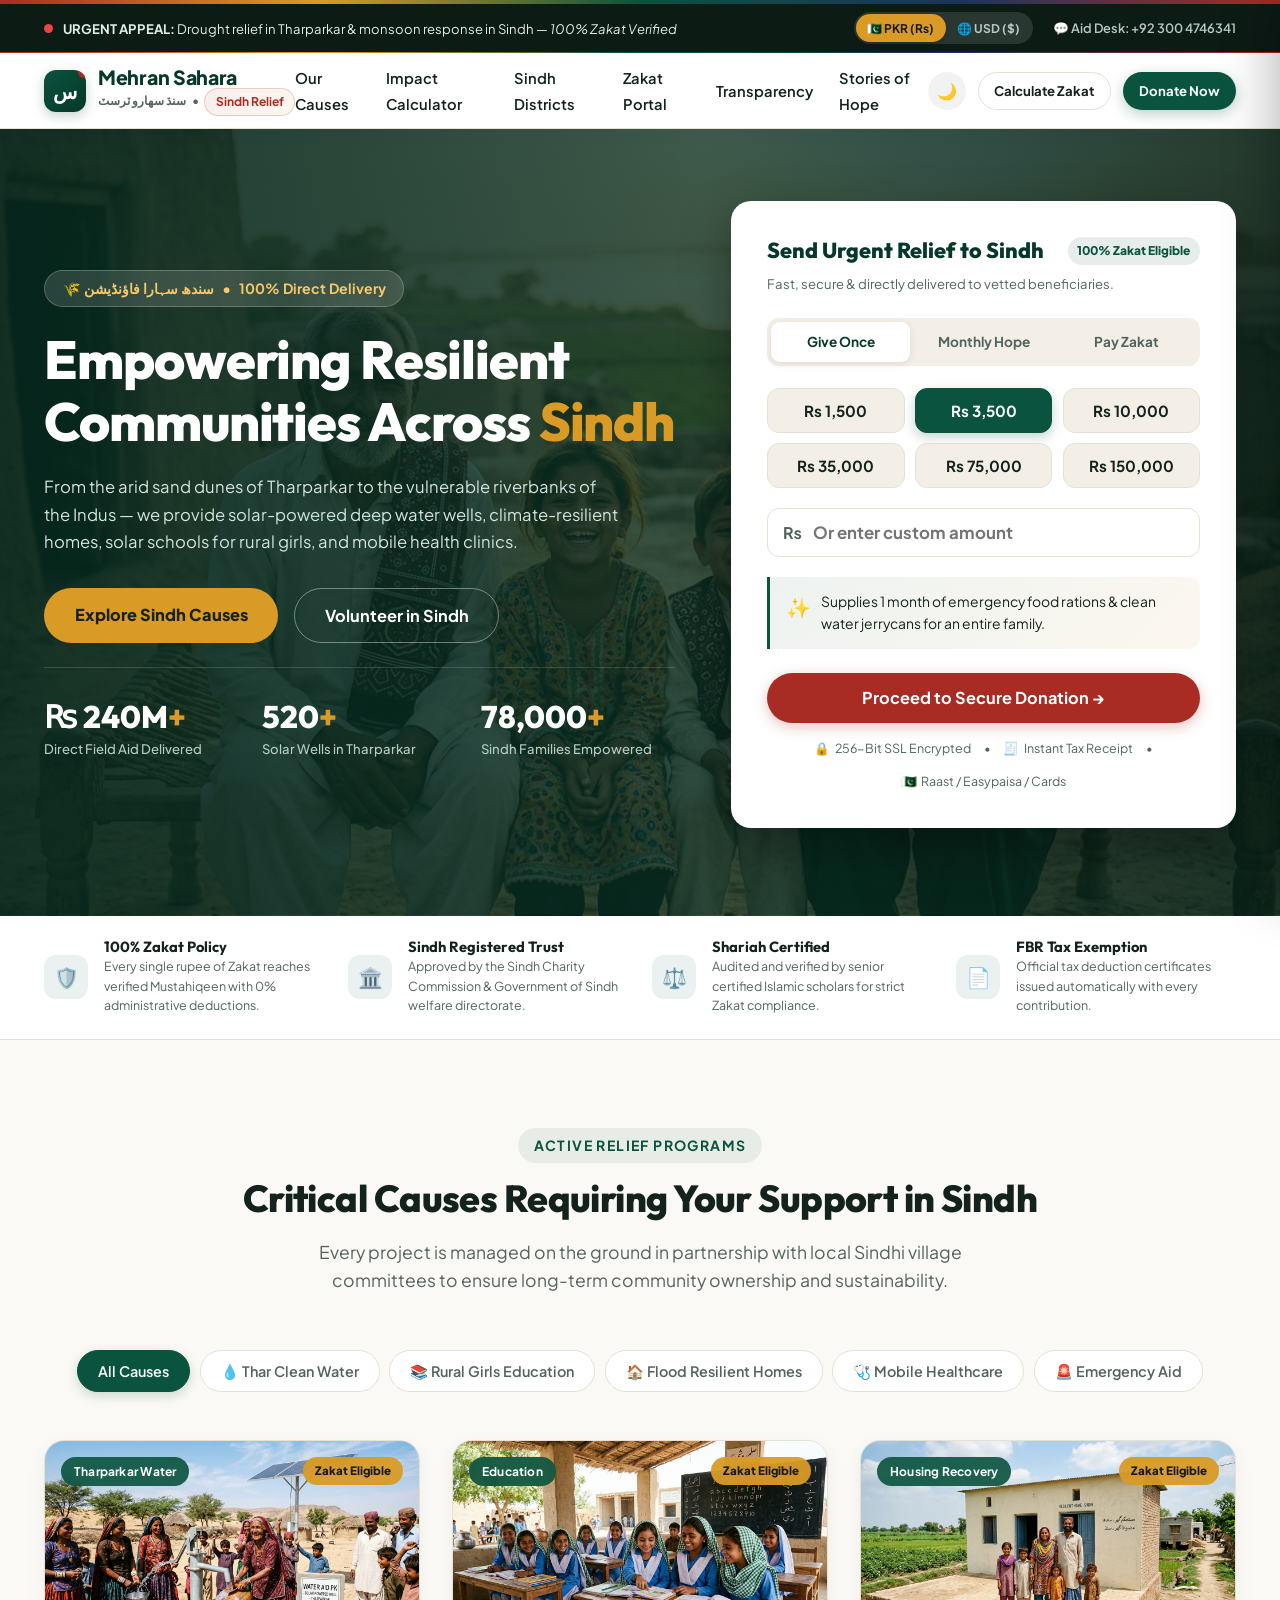
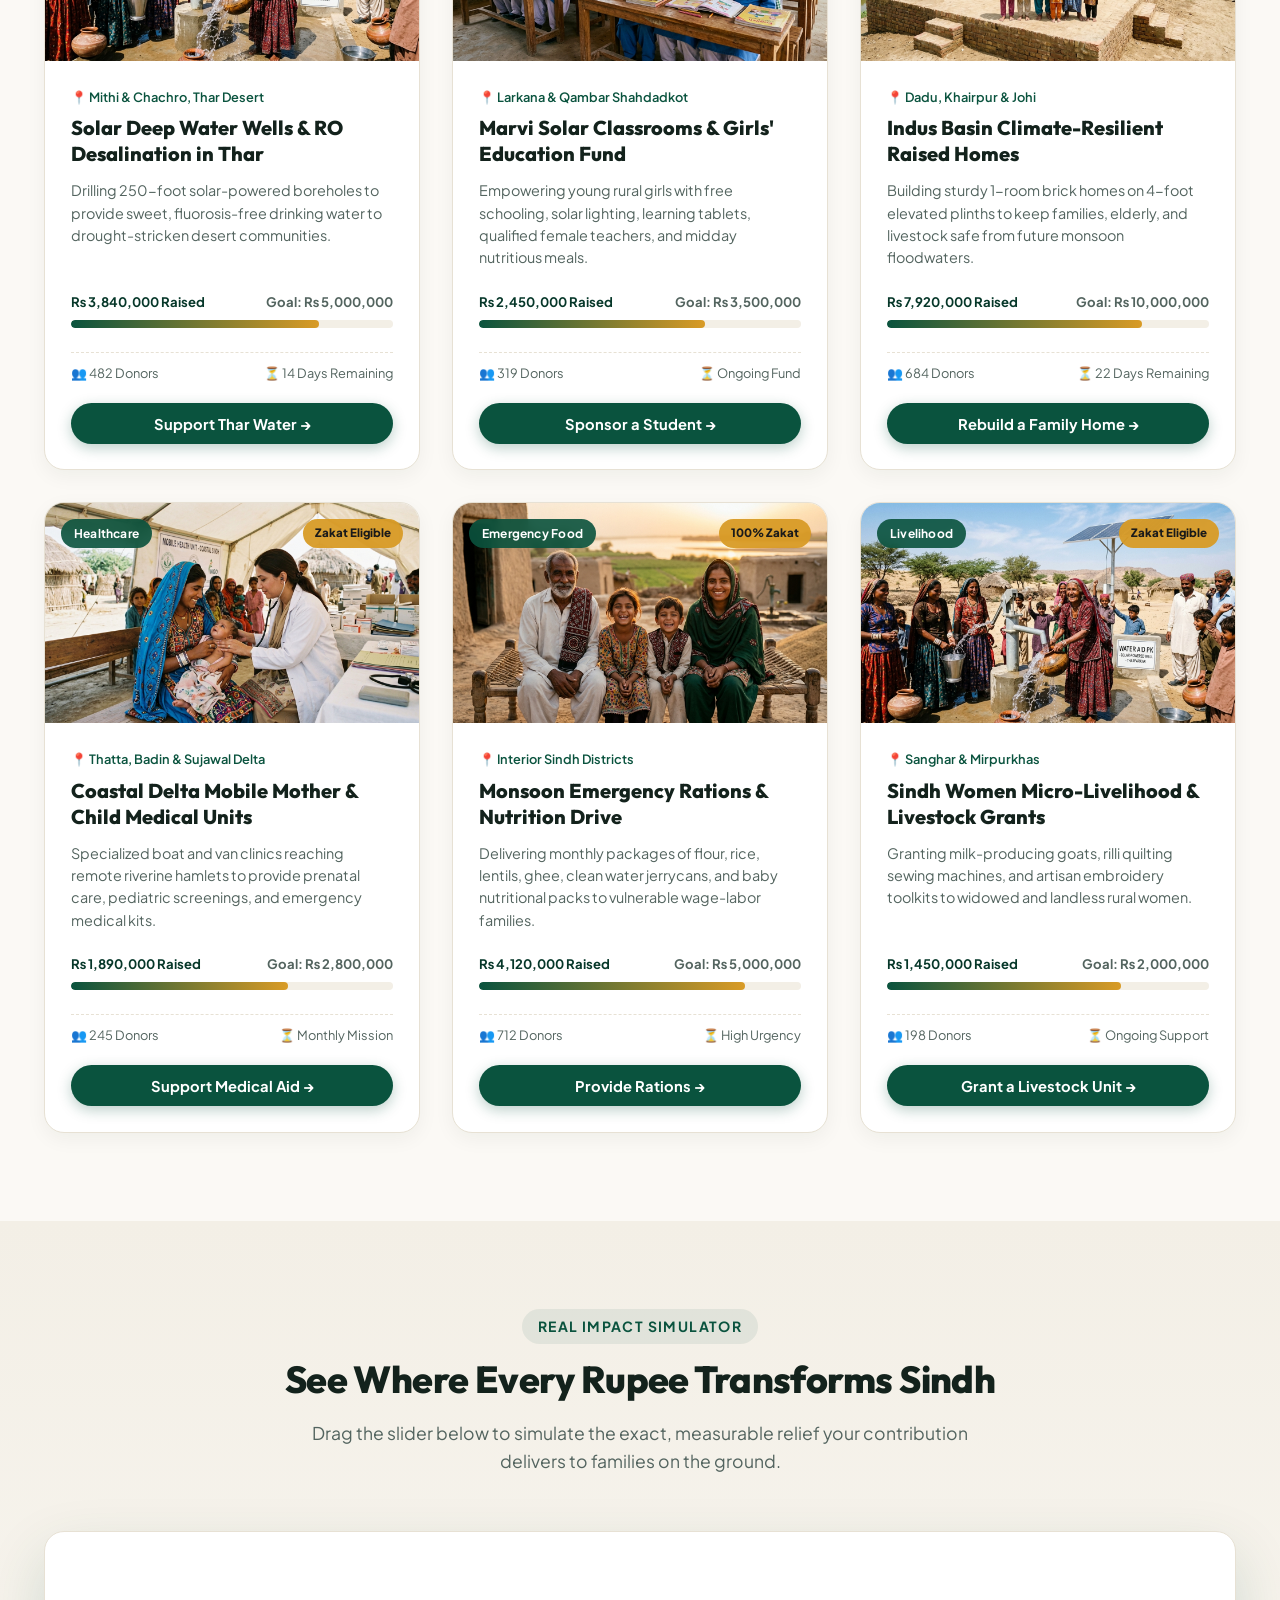
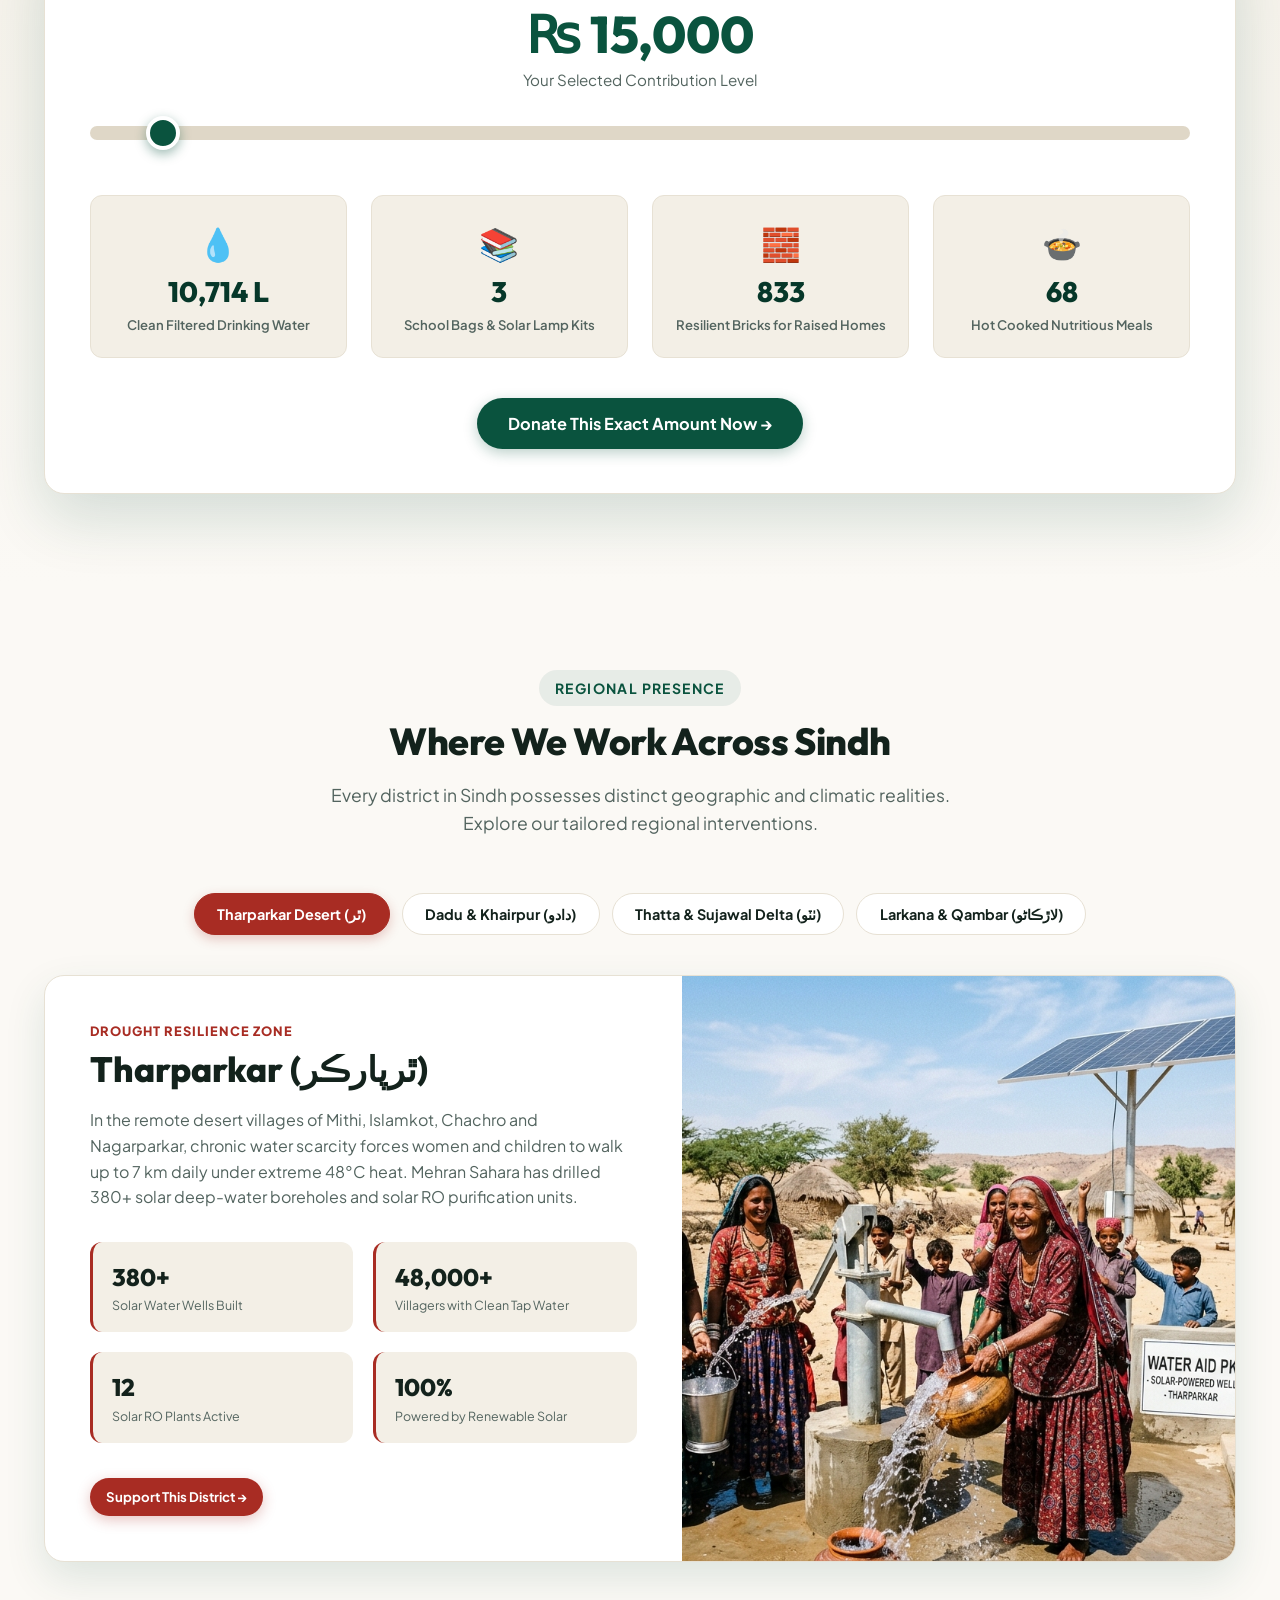
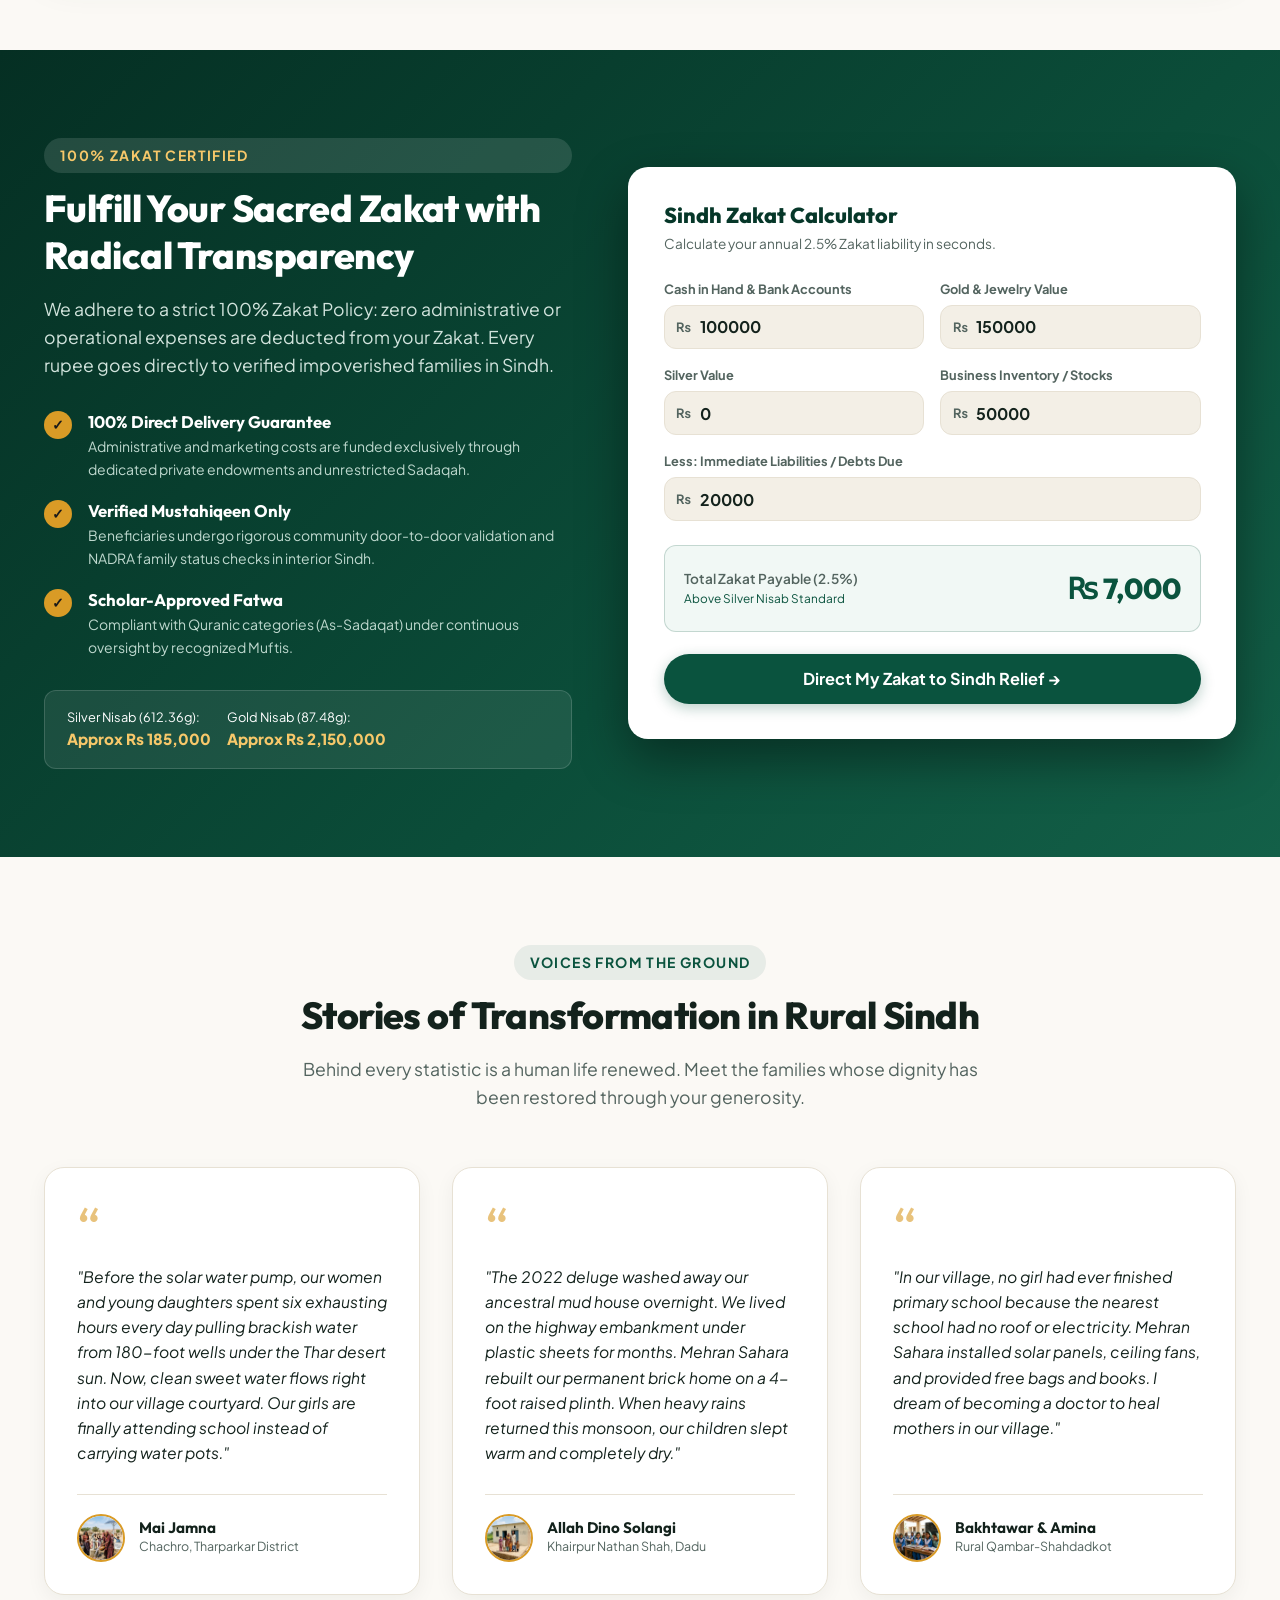
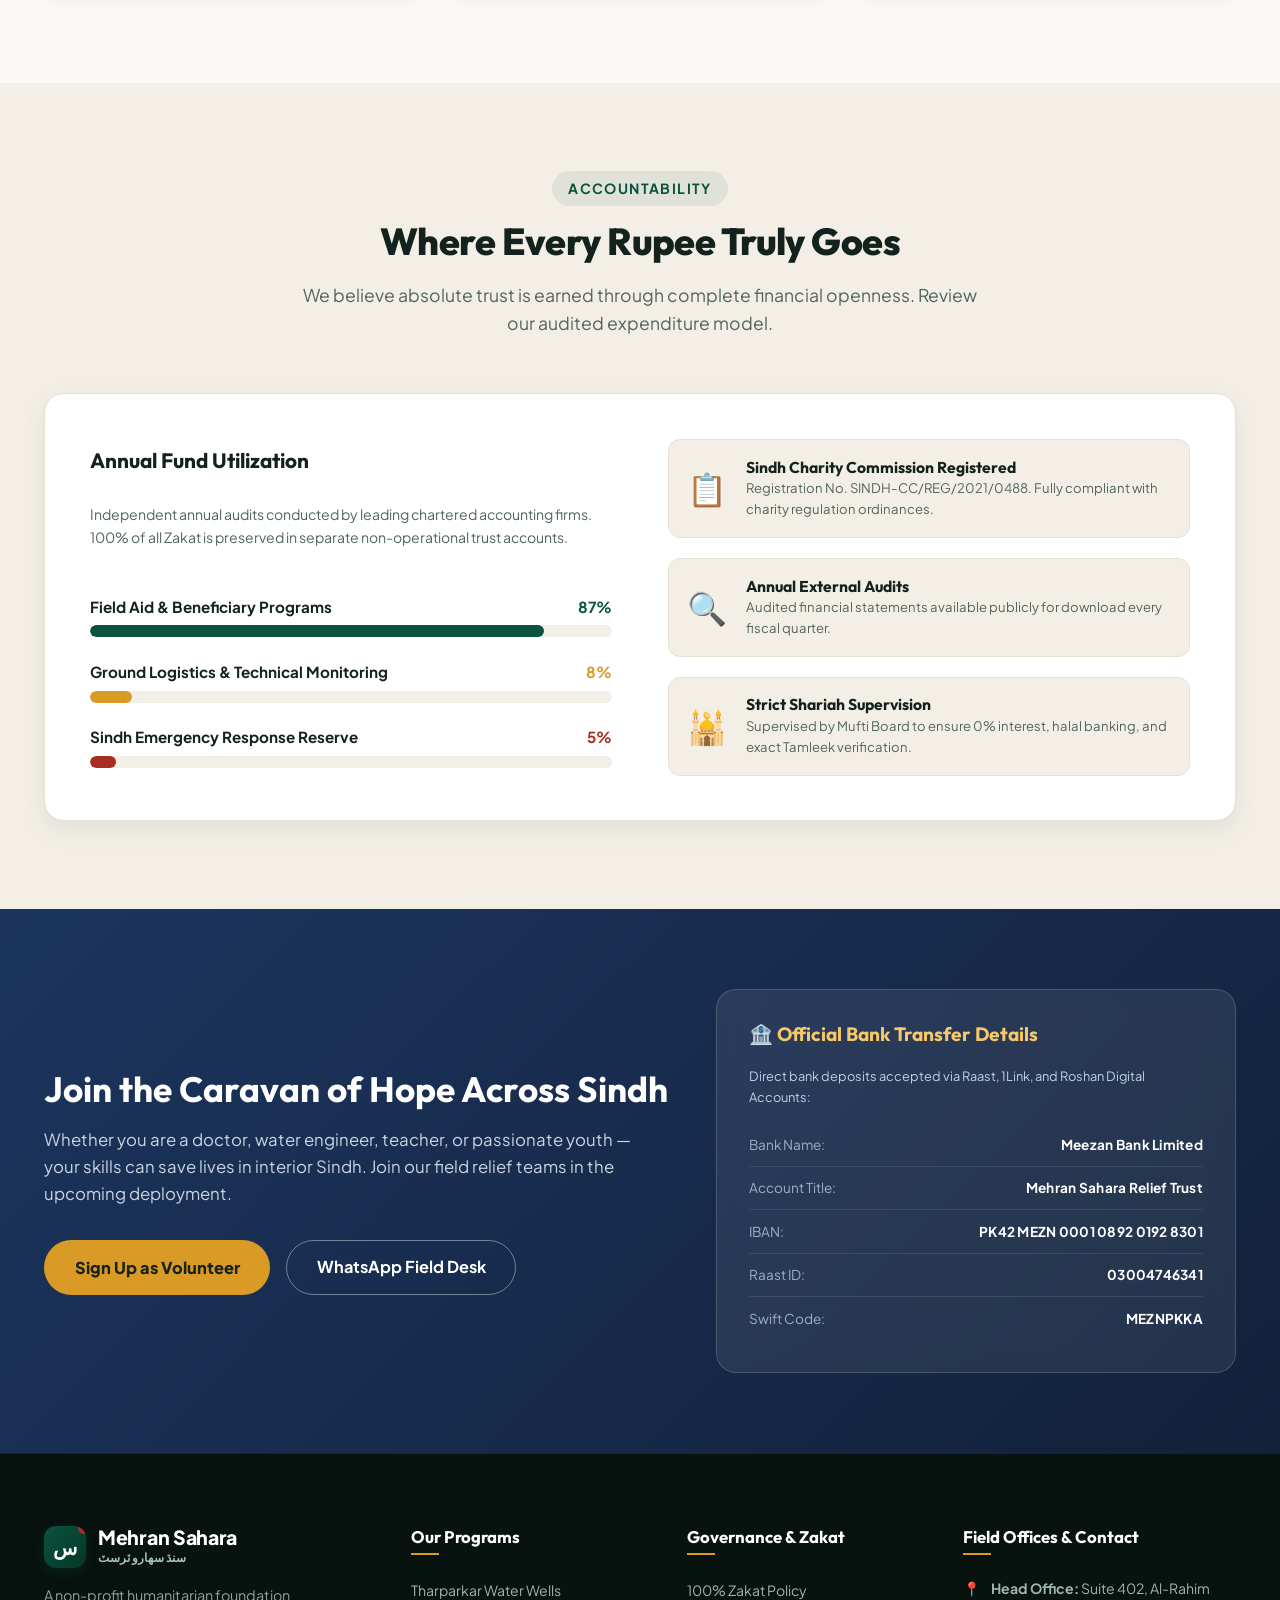
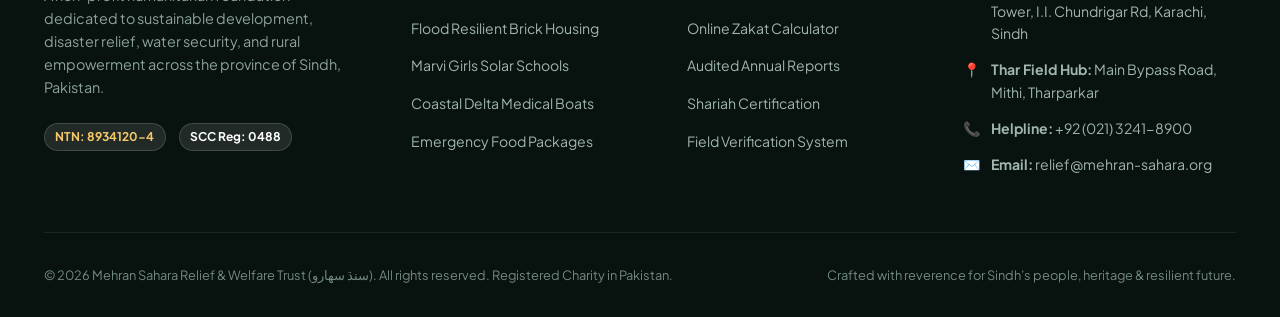
==== commit 262bb41d: "feat: add admin panel and enhance responsive navigation and styling" ====
--- a/index.html
+++ b/index.html
@@ -2,7 +2,7 @@
 <html lang="en">
 <head>
   <meta charset="UTF-8">
-  <meta name="viewport" content="width=device-width, initial-scale=1.0">
+  <meta name="viewport" content="width=device-width, initial-scale=1.0, maximum-scale=5.0, viewport-fit=cover">
   <title>Mehran Sahara Foundation | Sindh Relief, Water & Education NGO (سنڌ سهارو)</title>
   <meta name="description" content="Dedicated humanitarian NGO in Sindh, Pakistan. Providing clean drinking water in Tharparkar, flood-resilient housing along the Indus, rural girls' solar education, and mobile healthcare with a 100% Zakat policy.">
   <meta name="keywords" content="Sindh NGO, Tharparkar water charity, flood relief Sindh, Pakistan charity, Zakat Sindh, Indus river relief, donate Pakistan, Mehran Sahara">
@@ -22,15 +22,15 @@
     <div class="container top-bar-inner">
       <div class="emergency-ticker">
         <span class="pulse-dot"></span>
-        <span><strong>URGENT APPEAL:</strong> Monsoon preparedness & clean water crisis response in Tharparkar & rural Sindh — <em>100% Zakat Verified</em></span>
+        <span class="ticker-text"><strong>URGENT APPEAL:</strong> Drought relief in Tharparkar & monsoon response in Sindh — <em>100% Zakat Verified</em></span>
       </div>
       <div class="top-bar-actions">
-        <div class="currency-toggle">
+        <div class="currency-toggle top-bar-currency">
           <button type="button" class="curr-btn curr-pkr-btn active" title="Pakistani Rupees">🇵🇰 PKR (₨)</button>
           <button type="button" class="curr-btn curr-usd-btn" title="US Dollars for Overseas Donors">🌐 USD ($)</button>
         </div>
         <a href="https://wa.me/923004746341" target="_blank" class="top-contact-link">
-          <span>💬 WhatsApp Aid: +92 300 4746341</span>
+          <span>💬 Aid Desk: +92 300 4746341</span>
         </a>
       </div>
     </div>
@@ -48,12 +48,12 @@
           <span class="brand-sub">
             <span>سنڌ سهارو ٽرسٽ</span>
             <span>•</span>
-            <span class="ajrak-badge">Sindh Relief Trust</span>
+            <span class="ajrak-badge">Sindh Relief</span>
           </span>
         </div>
       </a>
 
-      <nav>
+      <nav class="desktop-nav">
         <ul class="nav-menu">
           <li><a href="#causes" class="nav-link">Our Causes</a></li>
           <li><a href="#impact" class="nav-link">Impact Calculator</a></li>
@@ -66,12 +66,72 @@
 
       <div class="nav-actions">
         <button type="button" id="theme-toggle-btn" class="theme-toggle-btn" aria-label="Toggle Dark/Light Mode" title="Toggle theme">🌙</button>
-        <a href="#zakat" class="btn btn-outline btn-sm">Calculate Zakat</a>
-        <button type="button" class="btn btn-primary btn-sm" onclick="openDonationModal()">Donate Now</button>
-        <button type="button" id="mobile-menu-toggle" class="mobile-toggle" aria-label="Open navigation menu">☰</button>
+        <a href="#zakat" class="btn btn-outline btn-sm nav-btn-zakat">Calculate Zakat</a>
+        <button type="button" class="btn btn-primary btn-sm nav-btn-donate" onclick="openDonationModal()">Donate Now</button>
+        <button type="button" id="mobile-menu-toggle" class="mobile-toggle" aria-label="Open mobile navigation menu" aria-expanded="false">
+          <span class="hamburger-box">
+            <span class="hamburger-inner"></span>
+          </span>
+        </button>
       </div>
     </div>
   </header>
+
+  <!-- Mobile & Tablet Off-Canvas Navigation Drawer -->
+  <div class="nav-drawer-backdrop" id="nav-drawer-backdrop"></div>
+  <aside class="mobile-nav-drawer" id="mobile-nav-drawer" aria-label="Mobile Navigation Menu">
+    <div class="drawer-header">
+      <a href="#" class="brand-logo" onclick="closeNavDrawer()">
+        <div class="logo-symbol"><span>س</span></div>
+        <div class="brand-names">
+          <span class="brand-title">Mehran Sahara</span>
+          <span class="brand-sub">سنڌ سهارو ٽرسٽ</span>
+        </div>
+      </a>
+      <button type="button" class="drawer-close-btn" id="drawer-close-btn" aria-label="Close navigation menu">✕</button>
+    </div>
+
+    <div class="drawer-currency-row">
+      <span class="drawer-currency-lbl">Currency:</span>
+      <div class="currency-toggle">
+        <button type="button" class="curr-btn curr-pkr-btn active">🇵🇰 PKR (₨)</button>
+        <button type="button" class="curr-btn curr-usd-btn">🌐 USD ($)</button>
+      </div>
+    </div>
+
+    <nav class="drawer-nav">
+      <ul class="drawer-links">
+        <li><a href="#causes" class="drawer-link" onclick="closeNavDrawer()"><span class="d-icon">🌱</span> <span>Our Sindh Causes</span> <span class="d-arrow">›</span></a></li>
+        <li><a href="#impact" class="drawer-link" onclick="closeNavDrawer()"><span class="d-icon">🧮</span> <span>Impact Calculator</span> <span class="d-arrow">›</span></a></li>
+        <li><a href="#districts" class="drawer-link" onclick="closeNavDrawer()"><span class="d-icon">🗺️</span> <span>Sindh District Focus</span> <span class="d-arrow">›</span></a></li>
+        <li><a href="#zakat" class="drawer-link" onclick="closeNavDrawer()"><span class="d-icon">🌙</span> <span>100% Zakat Portal</span> <span class="d-badge">Verified</span></a></li>
+        <li><a href="#transparency" class="drawer-link" onclick="closeNavDrawer()"><span class="d-icon">📊</span> <span>Financial Transparency</span> <span class="d-arrow">›</span></a></li>
+        <li><a href="#stories" class="drawer-link" onclick="closeNavDrawer()"><span class="d-icon">📖</span> <span>Stories of Hope</span> <span class="d-arrow">›</span></a></li>
+      </ul>
+    </nav>
+
+    <div class="drawer-actions">
+      <button type="button" class="btn btn-primary btn-block btn-lg" onclick="closeNavDrawer(); openDonationModal();">
+        Donate Now 💚
+      </button>
+      <a href="#zakat" class="btn btn-outline btn-block" onclick="closeNavDrawer();">
+        Calculate My Zakat
+      </a>
+      <button type="button" class="btn btn-gold btn-block open-volunteer-modal-btn" onclick="closeNavDrawer();">
+        Volunteer in Sindh 🤝
+      </button>
+    </div>
+
+    <div class="drawer-footer">
+      <a href="https://wa.me/923004746341" target="_blank" class="drawer-whatsapp-btn">
+        <span>💬 WhatsApp Field Helpline:</span>
+        <strong>+92 300 4746341</strong>
+      </a>
+      <div class="drawer-reg-txt">
+        <span>Sindh Charity Commission Reg: SINDH-CC/0488</span> • <span>NTN: 8934120-4</span>
+      </div>
+    </div>
+  </aside>
 
   <!-- Hero Section with Integrated Quick Donation Card -->
   <section class="hero-section">
--- a/css/style.css
+++ b/css/style.css
@@ -1,6 +1,6 @@
 /* ==========================================================================
    MEHRAN SAHARA FOUNDATION (سنڌ سهارو ٽرسٽ)
-   Core Design System & Stylesheet
+   Core Design System & Responsive Stylesheet
    ========================================================================== */
 
 @import url('https://fonts.googleapis.com/css2?family=Outfit:wght@300;400;500;600;700;800&family=Plus+Jakarta+Sans:wght@400;500;600;700&family=Noto+Nastaliq+Urdu:wght@400;700&display=swap');
@@ -55,8 +55,8 @@
   --trans-smooth: 0.3s cubic-bezier(0.16, 1, 0.3, 1);
 
   /* Fonts */
-  --font-heading: 'Outfit', sans-serif;
-  --font-body: 'Plus Jakarta Sans', sans-serif;
+  --font-heading: 'Outfit', -apple-system, BlinkMacSystemFont, 'Segoe UI', Roboto, sans-serif;
+  --font-body: 'Plus Jakarta Sans', -apple-system, BlinkMacSystemFont, 'Segoe UI', Roboto, sans-serif;
   --font-urdu: 'Noto Nastaliq Urdu', serif;
 }
 
@@ -97,6 +97,12 @@
   transition: background-color var(--trans-smooth), color var(--trans-smooth);
 }
 
+/* Lock scrolling when mobile drawer or modal is active */
+body.nav-locked {
+  overflow: hidden !important;
+  touch-action: none;
+}
+
 img {
   max-width: 100%;
   height: auto;
@@ -165,14 +171,15 @@
 }
 
 .section-title {
-  font-size: 2.35rem;
+  font-size: clamp(1.85rem, 3.2vw, 2.35rem);
   font-weight: 800;
   margin-bottom: 1rem;
   color: var(--text-main);
+  letter-spacing: -0.015em;
 }
 
 .section-desc {
-  font-size: 1.1rem;
+  font-size: clamp(0.95rem, 1.4vw, 1.1rem);
   color: var(--text-muted);
   max-width: 680px;
   margin: 0 auto;
@@ -186,12 +193,9 @@
   display: inline-block;
 }
 
-/* ==========================================================================
-   Ajrak Motif Accents
-   ========================================================================== */
-
+/* Ajrak Patterns & Badges */
 .ajrak-border-top {
-  border-top: 5px solid transparent;
+  border-top: 4px solid transparent;
   border-image: linear-gradient(90deg, #A82C23 0%, #D99B26 25%, #0A533E 50%, #1C355E 75%, #A82C23 100%) 1;
 }
 
@@ -199,25 +203,27 @@
   background: linear-gradient(135deg, rgba(168, 44, 35, 0.08), rgba(217, 155, 38, 0.08));
   border: 1px solid rgba(168, 44, 35, 0.2);
   color: var(--accent-terracotta);
-  padding: 0.25rem 0.75rem;
+  padding: 0.2rem 0.65rem;
   border-radius: var(--radius-full);
-  font-size: 0.78rem;
+  font-size: 0.75rem;
   font-weight: 700;
   display: inline-flex;
   align-items: center;
-  gap: 0.4rem;
+  gap: 0.35rem;
 }
 
 /* ==========================================================================
-   Header & Emergency Top Bar
+   Top Announcement Bar (Responsive)
    ========================================================================== */
 
 .top-bar {
-  background: #112019;
+  background: #0D1B15;
   color: #E2ECE8;
-  font-size: 0.85rem;
-  padding: 0.55rem 0;
+  font-size: 0.84rem;
+  padding: 0.5rem 0;
   border-bottom: 1px solid rgba(255, 255, 255, 0.08);
+  position: relative;
+  z-index: 1002;
 }
 
 .top-bar-inner {
@@ -232,6 +238,17 @@
   align-items: center;
   gap: 0.6rem;
   overflow: hidden;
+  white-space: nowrap;
+  text-overflow: ellipsis;
+  flex: 1;
+  min-width: 0;
+}
+
+.ticker-text {
+  overflow: hidden;
+  text-overflow: ellipsis;
+  white-space: nowrap;
+  font-size: 0.82rem;
 }
 
 .pulse-dot {
@@ -241,6 +258,7 @@
   border-radius: 50%;
   box-shadow: 0 0 0 0 rgba(239, 68, 68, 0.7);
   animation: pulse 1.6s infinite;
+  flex-shrink: 0;
 }
 
 @keyframes pulse {
@@ -253,10 +271,11 @@
   display: flex;
   align-items: center;
   gap: 1.25rem;
+  flex-shrink: 0;
 }
 
 .currency-toggle {
-  display: flex;
+  display: inline-flex;
   background: rgba(255, 255, 255, 0.12);
   border-radius: var(--radius-full);
   padding: 2px;
@@ -266,10 +285,11 @@
   background: transparent;
   color: #B5CAC4;
   border-radius: var(--radius-full);
-  padding: 0.2rem 0.65rem;
+  padding: 0.25rem 0.7rem;
   font-size: 0.75rem;
   font-weight: 700;
   transition: all var(--trans-fast);
+  min-height: 28px;
 }
 
 .curr-btn.active {
@@ -284,45 +304,52 @@
   gap: 0.4rem;
   color: #B5CAC4;
   font-size: 0.8rem;
+  font-weight: 600;
 }
 
 .top-contact-link:hover {
   color: #FFFFFF;
 }
 
-/* Main Site Header */
+/* ==========================================================================
+   Main Sticky Header & Desktop Navbar
+   ========================================================================== */
+
 .main-header {
   position: sticky;
   top: 0;
   z-index: 1000;
-  background: rgba(255, 255, 255, 0.95);
-  backdrop-filter: blur(12px);
+  background: rgba(255, 255, 255, 0.96);
+  backdrop-filter: blur(14px);
+  -webkit-backdrop-filter: blur(14px);
   border-bottom: 1px solid var(--border-light);
   box-shadow: 0 4px 20px rgba(0, 0, 0, 0.03);
   transition: all var(--trans-smooth);
 }
 
 [data-theme="dark"] .main-header {
-  background: rgba(20, 34, 30, 0.94);
+  background: rgba(20, 34, 30, 0.96);
 }
 
 .nav-container {
   display: flex;
   justify-content: space-between;
   align-items: center;
-  padding: 0.85rem 1.5rem;
+  padding: 0.75rem 1.5rem;
+  min-height: 68px;
 }
 
 .brand-logo {
   display: flex;
   align-items: center;
-  gap: 0.85rem;
+  gap: 0.75rem;
   text-decoration: none;
+  flex-shrink: 0;
 }
 
 .logo-symbol {
-  width: 44px;
-  height: 44px;
+  width: 42px;
+  height: 42px;
   background: linear-gradient(135deg, var(--primary) 0%, #063729 100%);
   border-radius: 12px;
   display: flex;
@@ -330,19 +357,20 @@
   justify-content: center;
   color: #FFFFFF;
   font-weight: 800;
-  font-size: 1.3rem;
+  font-size: 1.25rem;
   box-shadow: 0 4px 12px rgba(10, 83, 62, 0.25);
   position: relative;
   overflow: hidden;
+  flex-shrink: 0;
 }
 
 .logo-symbol::after {
   content: '';
   position: absolute;
-  top: -6px;
-  right: -6px;
-  width: 14px;
-  height: 14px;
+  top: -4px;
+  right: -4px;
+  width: 12px;
+  height: 12px;
   background: var(--accent-terracotta);
   border-radius: 50%;
 }
@@ -353,11 +381,11 @@
 }
 
 .brand-title {
-  font-size: 1.25rem;
+  font-size: 1.22rem;
   font-weight: 800;
   color: var(--primary-dark);
   line-height: 1.15;
-  letter-spacing: -0.01em;
+  letter-spacing: -0.015em;
 }
 
 [data-theme="dark"] .brand-title {
@@ -365,23 +393,28 @@
 }
 
 .brand-sub {
-  font-size: 0.76rem;
+  font-size: 0.74rem;
   color: var(--text-muted);
   font-weight: 600;
   display: flex;
   align-items: center;
-  gap: 0.4rem;
+  gap: 0.35rem;
+}
+
+/* Desktop Nav Menu */
+.desktop-nav {
+  display: block;
 }
 
 .nav-menu {
   display: flex;
   list-style: none;
   align-items: center;
-  gap: 1.8rem;
+  gap: 1.6rem;
 }
 
 .nav-link {
-  font-size: 0.95rem;
+  font-size: 0.92rem;
   font-weight: 600;
   color: var(--text-main);
   padding: 0.35rem 0;
@@ -411,48 +444,50 @@
 .nav-actions {
   display: flex;
   align-items: center;
-  gap: 0.85rem;
-}
-
-/* Button Variants */
+  gap: 0.75rem;
+  flex-shrink: 0;
+}
+
+/* Button System */
 .btn {
   display: inline-flex;
   align-items: center;
   justify-content: center;
   gap: 0.5rem;
   font-weight: 700;
-  font-size: 0.925rem;
-  padding: 0.7rem 1.4rem;
+  font-size: 0.92rem;
+  padding: 0.65rem 1.35rem;
   border-radius: var(--radius-full);
   transition: all var(--trans-fast);
   text-decoration: none;
   border: 1px solid transparent;
   cursor: pointer;
   white-space: nowrap;
+  user-select: none;
 }
 
 .btn-primary {
   background: var(--primary);
   color: #FFFFFF;
-  box-shadow: 0 4px 14px rgba(10, 83, 62, 0.3);
+  box-shadow: 0 4px 14px rgba(10, 83, 62, 0.28);
 }
 
 .btn-primary:hover {
   background: var(--primary-light);
   transform: translateY(-1px);
-  box-shadow: 0 6px 20px rgba(10, 83, 62, 0.4);
+  box-shadow: 0 6px 20px rgba(10, 83, 62, 0.38);
 }
 
 .btn-accent {
   background: var(--accent-terracotta);
   color: #FFFFFF;
-  box-shadow: 0 4px 14px rgba(168, 44, 35, 0.3);
+  box-shadow: 0 4px 14px rgba(168, 44, 35, 0.28);
 }
 
 .btn-accent:hover {
   background: var(--accent-terracotta-dark);
   transform: translateY(-1px);
-  box-shadow: 0 6px 20px rgba(168, 44, 35, 0.4);
+  box-shadow: 0 6px 20px rgba(168, 44, 35, 0.38);
 }
 
 .btn-outline {
@@ -479,13 +514,15 @@
 }
 
 .btn-sm {
-  padding: 0.45rem 0.95rem;
+  padding: 0.42rem 0.95rem;
   font-size: 0.825rem;
+  min-height: 38px;
 }
 
 .btn-lg {
-  padding: 0.9rem 1.9rem;
-  font-size: 1.05rem;
+  padding: 0.85rem 1.85rem;
+  font-size: 1.02rem;
+  min-height: 48px;
 }
 
 .btn-block {
@@ -502,6 +539,7 @@
   justify-content: center;
   color: var(--text-main);
   transition: all var(--trans-fast);
+  flex-shrink: 0;
 }
 
 [data-theme="dark"] .theme-toggle-btn {
@@ -509,11 +547,274 @@
   color: #FFFFFF;
 }
 
+/* ==========================================================================
+   Mobile & Tablet Hamburger Button
+   ========================================================================== */
+
 .mobile-toggle {
   display: none;
-  background: transparent;
+  background: var(--bg-subtle);
+  border: 1px solid var(--border-light);
+  width: 42px;
+  height: 42px;
+  border-radius: 10px;
+  position: relative;
+  align-items: center;
+  justify-content: center;
+  cursor: pointer;
+  transition: all var(--trans-fast);
+  padding: 0;
+  margin-left: 0.25rem;
+}
+
+.mobile-toggle:hover {
+  background: rgba(var(--primary-rgb), 0.08);
+  border-color: var(--primary);
+}
+
+.hamburger-box {
+  width: 22px;
+  height: 16px;
+  position: relative;
+  display: inline-block;
+}
+
+.hamburger-inner,
+.hamburger-inner::before,
+.hamburger-inner::after {
+  width: 22px;
+  height: 2.2px;
+  background-color: var(--text-main);
+  border-radius: 2px;
+  position: absolute;
+  transition: transform 0.25s ease, background-color 0.25s ease;
+}
+
+.hamburger-inner {
+  top: 50%;
+  transform: translateY(-50%);
+}
+
+.hamburger-inner::before {
+  content: '';
+  top: -7px;
+}
+
+.hamburger-inner::after {
+  content: '';
+  bottom: -7px;
+}
+
+/* Hamburger active state */
+.mobile-toggle.is-active .hamburger-inner {
+  background-color: transparent;
+}
+
+.mobile-toggle.is-active .hamburger-inner::before {
+  transform: translateY(7px) rotate(45deg);
+  background-color: var(--accent-terracotta);
+}
+
+.mobile-toggle.is-active .hamburger-inner::after {
+  transform: translateY(-7px) rotate(-45deg);
+  background-color: var(--accent-terracotta);
+}
+
+/* ==========================================================================
+   Mobile & Tablet Off-Canvas Drawer System
+   ========================================================================== */
+
+.nav-drawer-backdrop {
+  position: fixed;
+  inset: 0;
+  background: rgba(8, 20, 16, 0.68);
+  backdrop-filter: blur(8px);
+  -webkit-backdrop-filter: blur(8px);
+  z-index: 9998;
+  opacity: 0;
+  pointer-events: none;
+  transition: opacity 0.32s cubic-bezier(0.16, 1, 0.3, 1);
+}
+
+.nav-drawer-backdrop.backdrop-active {
+  opacity: 1;
+  pointer-events: auto;
+}
+
+.mobile-nav-drawer {
+  position: fixed;
+  top: 0;
+  right: 0;
+  bottom: 0;
+  width: 88%;
+  max-width: 390px;
+  height: 100vh;
+  height: 100dvh;
+  background: var(--bg-card);
+  border-left: 1px solid var(--border-light);
+  box-shadow: -10px 0 45px rgba(0, 0, 0, 0.25);
+  z-index: 9999;
+  transform: translateX(100%);
+  transition: transform 0.34s cubic-bezier(0.16, 1, 0.3, 1);
+  display: flex;
+  flex-direction: column;
+  overflow-y: auto;
+  -webkit-overflow-scrolling: touch;
+  padding: 1.25rem 1.4rem calc(1.5rem + env(safe-area-inset-bottom));
+}
+
+.mobile-nav-drawer.drawer-open {
+  transform: translateX(0);
+}
+
+.drawer-header {
+  display: flex;
+  justify-content: space-between;
+  align-items: center;
+  padding-bottom: 1.1rem;
+  border-bottom: 1px solid var(--border-light);
+  margin-bottom: 1rem;
+}
+
+.drawer-close-btn {
+  background: var(--bg-subtle);
+  border: 1px solid var(--border-light);
+  width: 38px;
+  height: 38px;
+  border-radius: 50%;
+  display: flex;
+  align-items: center;
+  justify-content: center;
+  font-size: 1.15rem;
+  color: var(--text-muted);
+  cursor: pointer;
+  transition: all var(--trans-fast);
+}
+
+.drawer-close-btn:hover {
+  background: rgba(168, 44, 35, 0.1);
+  color: var(--accent-terracotta);
+  border-color: var(--accent-terracotta);
+}
+
+.drawer-currency-row {
+  display: flex;
+  justify-content: space-between;
+  align-items: center;
+  background: var(--bg-subtle);
+  padding: 0.6rem 0.85rem;
+  border-radius: var(--radius-md);
+  margin-bottom: 1.2rem;
+  border: 1px solid var(--border-light);
+}
+
+.drawer-currency-lbl {
+  font-size: 0.8rem;
+  font-weight: 700;
+  color: var(--text-muted);
+}
+
+.drawer-nav {
+  flex-grow: 1;
+  margin-bottom: 1.5rem;
+}
+
+.drawer-links {
+  list-style: none;
+  display: flex;
+  flex-direction: column;
+  gap: 0.35rem;
+}
+
+.drawer-link {
+  display: flex;
+  align-items: center;
+  justify-content: space-between;
+  padding: 0.78rem 0.95rem;
+  border-radius: var(--radius-md);
+  font-weight: 600;
+  font-size: 0.95rem;
   color: var(--text-main);
-  font-size: 1.5rem;
+  transition: all var(--trans-fast);
+  min-height: 48px;
+}
+
+.drawer-link:hover,
+.drawer-link:active {
+  background: rgba(var(--primary-rgb), 0.08);
+  color: var(--primary);
+  transform: translateX(3px);
+}
+
+.drawer-link .d-icon {
+  margin-right: 0.75rem;
+  font-size: 1.15rem;
+  flex-shrink: 0;
+}
+
+.drawer-link span:nth-child(2) {
+  flex-grow: 1;
+}
+
+.drawer-link .d-arrow {
+  color: var(--text-muted);
+  font-size: 1.2rem;
+}
+
+.drawer-link .d-badge {
+  background: rgba(10, 83, 62, 0.12);
+  color: var(--primary);
+  font-size: 0.7rem;
+  font-weight: 800;
+  padding: 0.2rem 0.5rem;
+  border-radius: var(--radius-full);
+}
+
+.drawer-actions {
+  display: flex;
+  flex-direction: column;
+  gap: 0.65rem;
+  margin-bottom: 1.25rem;
+}
+
+.drawer-footer {
+  padding-top: 1rem;
+  border-top: 1px dashed var(--border-light);
+  display: flex;
+  flex-direction: column;
+  gap: 0.6rem;
+}
+
+.drawer-whatsapp-btn {
+  display: flex;
+  flex-direction: column;
+  background: rgba(37, 211, 102, 0.1);
+  border: 1px solid rgba(37, 211, 102, 0.25);
+  border-radius: var(--radius-md);
+  padding: 0.65rem 0.9rem;
+  color: #128C7E;
+  font-size: 0.78rem;
+  transition: all var(--trans-fast);
+}
+
+.drawer-whatsapp-btn strong {
+  font-size: 0.88rem;
+  color: #075E54;
+}
+
+[data-theme="dark"] .drawer-whatsapp-btn {
+  color: #4ADE80;
+}
+
+[data-theme="dark"] .drawer-whatsapp-btn strong {
+  color: #86EFAC;
+}
+
+.drawer-reg-txt {
+  font-size: 0.7rem;
+  color: var(--text-muted);
+  text-align: center;
+  line-height: 1.4;
 }
 
 /* ==========================================================================
@@ -565,9 +866,9 @@
 }
 
 .hero-title {
-  font-size: 3.35rem;
+  font-size: clamp(2.1rem, 4.2vw, 3.35rem);
   font-weight: 800;
-  line-height: 1.12;
+  line-height: 1.15;
   color: #FFFFFF;
   margin-bottom: 1.3rem;
   letter-spacing: -0.02em;
@@ -579,7 +880,7 @@
 }
 
 .hero-lead {
-  font-size: 1.18rem;
+  font-size: clamp(1rem, 1.3vw, 1.18rem);
   color: #D3E4DE;
   line-height: 1.65;
   margin-bottom: 2rem;
@@ -602,7 +903,7 @@
 
 .stat-num {
   font-family: var(--font-heading);
-  font-size: 1.95rem;
+  font-size: clamp(1.5rem, 2.5vw, 1.95rem);
   font-weight: 800;
   color: #FFFFFF;
   line-height: 1.1;
@@ -644,6 +945,7 @@
   justify-content: space-between;
   align-items: center;
   margin-bottom: 0.5rem;
+  gap: 0.5rem;
 }
 
 .donate-card-title {
@@ -663,6 +965,7 @@
   font-weight: 800;
   padding: 0.25rem 0.6rem;
   border-radius: var(--radius-full);
+  white-space: nowrap;
 }
 
 /* Frequency Tabs */
@@ -685,6 +988,7 @@
   border-radius: calc(var(--radius-md) - 3px);
   transition: all var(--trans-fast);
   text-align: center;
+  min-height: 40px;
 }
 
 .freq-btn.active {
@@ -715,6 +1019,7 @@
   font-size: 0.95rem;
   color: var(--text-main);
   transition: all var(--trans-fast);
+  min-height: 44px;
 }
 
 .amount-btn:hover {
@@ -754,6 +1059,7 @@
   font-size: 1.05rem;
   font-weight: 700;
   transition: border-color var(--trans-fast);
+  min-height: 48px;
 }
 
 .custom-amount-input:focus {
@@ -761,7 +1067,7 @@
   box-shadow: 0 0 0 3px rgba(var(--primary-rgb), 0.12);
 }
 
-/* Impact Badge Description */
+/* Impact Description Box */
 .donation-impact-box {
   background: linear-gradient(135deg, rgba(10, 83, 62, 0.07), rgba(217, 155, 38, 0.08));
   border-left: 3px solid var(--primary);
@@ -783,6 +1089,7 @@
   font-size: 0.78rem;
   color: var(--text-muted);
   margin-top: 1rem;
+  flex-wrap: wrap;
 }
 
 .guarantee-item {
@@ -792,7 +1099,7 @@
 }
 
 /* ==========================================================================
-   Trust Banner & Policy
+   Trust Strip Section
    ========================================================================== */
 
 .trust-strip {
@@ -845,7 +1152,7 @@
    ========================================================================== */
 
 .causes-section {
-  padding: 6rem 0;
+  padding: 5.5rem 0;
 }
 
 .filter-bar {
@@ -853,7 +1160,7 @@
   justify-content: center;
   flex-wrap: wrap;
   gap: 0.6rem;
-  margin-bottom: 3.5rem;
+  margin-bottom: 3rem;
 }
 
 .filter-pill {
@@ -865,6 +1172,9 @@
   font-size: 0.9rem;
   font-weight: 600;
   transition: all var(--trans-fast);
+  min-height: 42px;
+  display: inline-flex;
+  align-items: center;
 }
 
 .filter-pill:hover {
@@ -977,7 +1287,6 @@
   flex-grow: 1;
 }
 
-/* Progress Component */
 .campaign-progress-block {
   margin-bottom: 1.5rem;
 }
@@ -1029,7 +1338,7 @@
 }
 
 /* ==========================================================================
-   Impact Calculator Simulator Section
+   Impact Simulator Section
    ========================================================================== */
 
 .simulator-section {
@@ -1041,19 +1350,19 @@
 .simulator-card {
   background: var(--bg-card);
   border-radius: var(--radius-lg);
-  padding: 3rem;
+  padding: clamp(1.5rem, 3.5vw, 3rem);
   box-shadow: var(--shadow-xl);
   border: 1px solid var(--border-light);
 }
 
 .slider-container {
-  margin: 2.5rem 0 3.5rem;
+  margin: 2rem 0 3rem;
   text-align: center;
 }
 
 .slider-amount-display {
   font-family: var(--font-heading);
-  font-size: 3.2rem;
+  font-size: clamp(2.2rem, 5vw, 3.2rem);
   font-weight: 800;
   color: var(--primary);
   line-height: 1;
@@ -1068,19 +1377,21 @@
 
 .range-slider {
   -webkit-appearance: none;
+  appearance: none;
   width: 100%;
-  height: 12px;
-  border-radius: 6px;
+  height: 14px;
+  border-radius: 7px;
   background: #DFD7C7;
   outline: none;
   transition: background 0.2s;
+  cursor: pointer;
 }
 
 .range-slider::-webkit-slider-thumb {
   -webkit-appearance: none;
   appearance: none;
-  width: 30px;
-  height: 30px;
+  width: 34px;
+  height: 34px;
   border-radius: 50%;
   background: var(--primary);
   border: 4px solid #FFFFFF;
@@ -1093,7 +1404,16 @@
   transform: scale(1.15);
 }
 
-/* Dynamic Outcome Cards */
+.range-slider::-moz-range-thumb {
+  width: 34px;
+  height: 34px;
+  border-radius: 50%;
+  background: var(--primary);
+  border: 4px solid #FFFFFF;
+  box-shadow: 0 4px 12px rgba(10, 83, 62, 0.4);
+  cursor: pointer;
+}
+
 .outcomes-grid {
   display: grid;
   grid-template-columns: repeat(4, 1fr);
@@ -1104,7 +1424,7 @@
 .outcome-box {
   background: var(--bg-subtle);
   border-radius: var(--radius-md);
-  padding: 1.5rem;
+  padding: 1.4rem;
   text-align: center;
   border: 1px solid var(--border-light);
   transition: all var(--trans-fast);
@@ -1117,12 +1437,12 @@
 
 .outcome-icon {
   font-size: 2rem;
-  margin-bottom: 0.6rem;
+  margin-bottom: 0.5rem;
 }
 
 .outcome-val {
   font-family: var(--font-heading);
-  font-size: 1.85rem;
+  font-size: clamp(1.45rem, 2.2vw, 1.85rem);
   font-weight: 800;
   color: var(--primary-dark);
   line-height: 1.1;
@@ -1140,19 +1460,17 @@
 }
 
 /* ==========================================================================
-   Interactive Sindh District Map / Showcase
+   Sindh District Showcase Section
    ========================================================================== */
 
 .district-section {
-  padding: 6rem 0;
+  padding: 5.5rem 0;
 }
 
 .district-selector-bar {
   display: flex;
   justify-content: center;
   gap: 0.75rem;
-  overflow-x: auto;
-  padding-bottom: 1rem;
   margin-bottom: 2.5rem;
 }
 
@@ -1166,6 +1484,7 @@
   color: var(--text-main);
   white-space: nowrap;
   transition: all var(--trans-fast);
+  min-height: 42px;
 }
 
 .district-pill.active {
@@ -1182,11 +1501,11 @@
   overflow: hidden;
   box-shadow: var(--shadow-lg);
   display: grid;
-  grid-template-columns: 1.1fr 1fr;
+  grid-template-columns: 1.15fr 1fr;
 }
 
 .district-info-pane {
-  padding: 3rem;
+  padding: clamp(1.5rem, 3.5vw, 3rem);
   display: flex;
   flex-direction: column;
   justify-content: center;
@@ -1202,7 +1521,7 @@
 }
 
 .district-name {
-  font-size: 2.2rem;
+  font-size: clamp(1.6rem, 2.8vw, 2.2rem);
   font-weight: 800;
   margin-bottom: 1rem;
 }
@@ -1256,7 +1575,7 @@
    ========================================================================== */
 
 .zakat-section {
-  padding: 6rem 0;
+  padding: 5.5rem 0;
   background: linear-gradient(135deg, #052F23 0%, #0B4D39 60%, #136048 100%);
   color: #FFFFFF;
   position: relative;
@@ -1336,6 +1655,7 @@
   padding: 1rem 1.4rem;
   border-radius: var(--radius-md);
   border: 1px solid rgba(255, 255, 255, 0.15);
+  flex-wrap: wrap;
 }
 
 .nisab-item {
@@ -1350,11 +1670,10 @@
   font-size: 0.95rem;
 }
 
-/* Zakat Calculator Box */
 .zakat-calc-card {
   background: #FFFFFF;
   border-radius: var(--radius-lg);
-  padding: 2.2rem;
+  padding: clamp(1.4rem, 3vw, 2.2rem);
   color: var(--text-main);
   box-shadow: 0 20px 50px rgba(0, 0, 0, 0.4);
 }
@@ -1421,7 +1740,8 @@
   font-weight: 700;
   color: var(--text-main);
   background: var(--bg-subtle);
-  font-size: 0.95rem;
+  font-size: 16px; /* iOS zoom prevention */
+  min-height: 44px;
 }
 
 .calc-input:focus {
@@ -1438,6 +1758,7 @@
   justify-content: space-between;
   align-items: center;
   margin-bottom: 1.4rem;
+  gap: 0.75rem;
 }
 
 [data-theme="dark"] .zakat-result-banner {
@@ -1452,17 +1773,17 @@
 
 .zakat-due-amount {
   font-family: var(--font-heading);
-  font-size: 1.8rem;
+  font-size: clamp(1.4rem, 2.5vw, 1.8rem);
   font-weight: 800;
   color: var(--primary);
 }
 
 /* ==========================================================================
-   Stories of Hope & Beneficiaries
+   Stories of Hope & Beneficiaries Section
    ========================================================================== */
 
 .stories-section {
-  padding: 6rem 0;
+  padding: 5.5rem 0;
 }
 
 .stories-grid {
@@ -1474,7 +1795,7 @@
 .story-card {
   background: var(--bg-card);
   border-radius: var(--radius-lg);
-  padding: 2.2rem;
+  padding: clamp(1.5rem, 2.5vw, 2.2rem);
   border: 1px solid var(--border-light);
   box-shadow: var(--shadow-card);
   display: flex;
@@ -1492,7 +1813,7 @@
 }
 
 .story-quote {
-  font-size: 1rem;
+  font-size: 0.98rem;
   color: var(--text-main);
   font-style: italic;
   line-height: 1.6;
@@ -1514,6 +1835,7 @@
   border-radius: 50%;
   object-fit: cover;
   border: 2px solid var(--accent-gold);
+  flex-shrink: 0;
 }
 
 .author-info h4 {
@@ -1527,7 +1849,7 @@
 }
 
 /* ==========================================================================
-   Financial Transparency & Audits
+   Financial Transparency Section
    ========================================================================== */
 
 .transparency-section {
@@ -1538,7 +1860,7 @@
 .transparency-card {
   background: var(--bg-card);
   border-radius: var(--radius-lg);
-  padding: 3rem;
+  padding: clamp(1.5rem, 3.5vw, 3rem);
   border: 1px solid var(--border-light);
   box-shadow: var(--shadow-md);
 }
@@ -1589,14 +1911,14 @@
 .audit-badges-pane {
   display: flex;
   flex-direction: column;
-  gap: 1.5rem;
+  gap: 1.25rem;
 }
 
 .audit-box {
   display: flex;
   align-items: center;
   gap: 1.2rem;
-  padding: 1.2rem;
+  padding: 1.1rem;
   background: var(--bg-subtle);
   border-radius: var(--radius-md);
   border: 1px solid var(--border-light);
@@ -1605,10 +1927,11 @@
 .audit-icon {
   font-size: 2rem;
   color: var(--primary);
+  flex-shrink: 0;
 }
 
 .audit-details h4 {
-  font-size: 1rem;
+  font-size: 0.98rem;
   font-weight: 700;
 }
 
@@ -1618,7 +1941,7 @@
 }
 
 /* ==========================================================================
-   Volunteer & Bank Transfer Section
+   Volunteer & Bank Transfer CTA Section
    ========================================================================== */
 
 .cta-banner-section {
@@ -1635,7 +1958,7 @@
 }
 
 .cta-content h2 {
-  font-size: 2.2rem;
+  font-size: clamp(1.8rem, 3vw, 2.2rem);
   color: #FFFFFF;
   margin-bottom: 1rem;
 }
@@ -1651,7 +1974,7 @@
   backdrop-filter: blur(10px);
   border: 1px solid rgba(255, 255, 255, 0.16);
   border-radius: var(--radius-lg);
-  padding: 2rem;
+  padding: clamp(1.25rem, 2.5vw, 2rem);
 }
 
 .bank-info-box h3 {
@@ -1666,9 +1989,10 @@
 .bank-row {
   display: flex;
   justify-content: space-between;
-  padding: 0.6rem 0;
+  padding: 0.65rem 0;
   border-bottom: 1px solid rgba(255, 255, 255, 0.1);
   font-size: 0.85rem;
+  gap: 0.5rem;
 }
 
 .bank-row:last-child {
@@ -1677,22 +2001,25 @@
 
 .bank-label {
   color: #9DB0C6;
+  flex-shrink: 0;
 }
 
 .bank-val {
   font-weight: 700;
   color: #FFFFFF;
-  letter-spacing: 0.03em;
+  letter-spacing: 0.02em;
+  word-break: break-all;
+  text-align: right;
 }
 
 /* ==========================================================================
-   Footer
+   Site Footer
    ========================================================================== */
 
 .site-footer {
   background: #08120E;
   color: #E2ECE8;
-  padding: 5rem 0 2rem;
+  padding: 4.5rem 0 2rem;
   border-top: 1px solid rgba(255, 255, 255, 0.08);
 }
 
@@ -1700,7 +2027,7 @@
   display: grid;
   grid-template-columns: 1.4fr 1fr 1fr 1.2fr;
   gap: 3rem;
-  margin-bottom: 4rem;
+  margin-bottom: 3.5rem;
 }
 
 .footer-brand p {
@@ -1769,76 +2096,282 @@
   align-items: center;
   font-size: 0.8rem;
   color: #728A83;
+  gap: 1rem;
 }
 
 /* ==========================================================================
-   Responsive Breakpoints
+   SPECIFIC RESPONSIVE BREAKPOINTS (Desktop, iPad, Mobile)
    ========================================================================== */
 
+/* 1. iPad Landscape & Smaller Desktops (1024px and below) */
 @media (max-width: 1024px) {
+  .desktop-nav {
+    display: none;
+  }
+  
+  .mobile-toggle {
+    display: flex;
+  }
+  
+  .nav-btn-zakat {
+    display: none;
+  }
+  
+  .nav-container {
+    padding: 0.65rem 1.25rem;
+  }
+
   .hero-grid {
     grid-template-columns: 1fr;
     gap: 3rem;
   }
-  .hero-title {
-    font-size: 2.75rem;
-  }
+
   .campaigns-grid,
   .stories-grid {
     grid-template-columns: repeat(2, 1fr);
-  }
+    gap: 1.5rem;
+  }
+
   .trust-grid {
     grid-template-columns: repeat(2, 1fr);
-  }
+    gap: 1.25rem;
+  }
+
   .outcomes-grid {
     grid-template-columns: repeat(2, 1fr);
-  }
+    gap: 1.2rem;
+  }
+
   .district-detail-card {
     grid-template-columns: 1fr;
   }
+
   .district-img-pane {
-    min-height: 260px;
-  }
+    min-height: 280px;
+    max-height: 380px;
+  }
+
   .zakat-grid,
   .transparency-grid,
   .cta-banner-grid {
     grid-template-columns: 1fr;
     gap: 2.5rem;
   }
+
   .footer-top-grid {
     grid-template-columns: repeat(2, 1fr);
-  }
-}
-
-@media (max-width: 768px) {
-  .nav-menu {
-    display: none;
-  }
-  .mobile-toggle {
-    display: block;
-  }
+    gap: 2.5rem;
+  }
+}
+
+/* 2. iPad Portrait & Tablet Specific (768px to 1024px) */
+@media (min-width: 768px) and (max-width: 1024px) {
+  .hero-section {
+    padding: 3.5rem 0 4.5rem;
+  }
+  
+  .hero-donate-card {
+    max-width: 600px;
+    margin: 0 auto;
+    width: 100%;
+  }
+
+  .district-selector-bar {
+    overflow-x: auto;
+    -webkit-overflow-scrolling: touch;
+    padding-bottom: 0.5rem;
+  }
+
+  .filter-bar {
+    overflow-x: auto;
+    -webkit-overflow-scrolling: touch;
+    padding-bottom: 0.5rem;
+    justify-content: flex-start;
+  }
+}
+
+/* 3. Mobile Phones (767px and below) */
+@media (max-width: 767px) {
+  html {
+    font-size: 15px;
+  }
+
+  .top-bar-inner {
+    flex-direction: column;
+    align-items: stretch;
+    gap: 0.4rem;
+  }
+
+  .emergency-ticker {
+    font-size: 0.76rem;
+  }
+
+  .top-bar-actions {
+    justify-content: space-between;
+    width: 100%;
+  }
+
+  .top-contact-link {
+    font-size: 0.74rem;
+  }
+
+  .nav-container {
+    padding: 0.5rem 1rem;
+    min-height: 60px;
+  }
+
+  .brand-logo {
+    gap: 0.55rem;
+  }
+
+  .logo-symbol {
+    width: 36px;
+    height: 36px;
+    font-size: 1.1rem;
+    border-radius: 10px;
+  }
+
+  .brand-title {
+    font-size: 1.05rem;
+  }
+
+  .brand-sub span:last-child {
+    display: none; /* Hide secondary tag on tiny screens */
+  }
+
+  .nav-btn-donate {
+    padding: 0.35rem 0.75rem;
+    font-size: 0.78rem;
+    min-height: 34px;
+  }
+
+  /* Hero on mobile */
+  .hero-section {
+    padding: 2.5rem 0 3.5rem;
+    min-height: auto;
+  }
+
+  .hero-tag {
+    font-size: 0.78rem;
+    padding: 0.3rem 0.85rem;
+    margin-bottom: 1rem;
+  }
+
   .hero-title {
-    font-size: 2.2rem;
-  }
+    font-size: 1.95rem;
+    margin-bottom: 1rem;
+  }
+
+  .hero-lead {
+    font-size: 0.98rem;
+    margin-bottom: 1.5rem;
+  }
+
   .hero-stats-row {
     grid-template-columns: 1fr;
-    gap: 1rem;
-  }
+    gap: 0.85rem;
+    padding-top: 1.25rem;
+  }
+
+  .hero-donate-card {
+    padding: 1.25rem;
+    border-radius: var(--radius-md);
+  }
+
+  .amount-grid {
+    grid-template-columns: repeat(3, 1fr);
+    gap: 0.5rem;
+  }
+
+  .amount-btn {
+    font-size: 0.85rem;
+    padding: 0.6rem 0.3rem;
+  }
+
+  /* Horizontal touch scrolling chips for Filter Bar & Districts */
+  .filter-bar {
+    justify-content: flex-start;
+    flex-wrap: nowrap;
+    overflow-x: auto;
+    -webkit-overflow-scrolling: touch;
+    padding: 0 1rem 0.85rem;
+    margin: 0 -1.5rem 2.5rem;
+    scrollbar-width: none; /* Firefox */
+  }
+  
+  .filter-bar::-webkit-scrollbar {
+    display: none; /* Chrome/Safari */
+  }
+
+  .filter-pill {
+    flex-shrink: 0;
+    font-size: 0.84rem;
+    padding: 0.45rem 1rem;
+  }
+
+  .district-selector-bar {
+    justify-content: flex-start;
+    flex-wrap: nowrap;
+    overflow-x: auto;
+    -webkit-overflow-scrolling: touch;
+    padding: 0 1rem 0.85rem;
+    margin: 0 -1.5rem 2rem;
+    scrollbar-width: none;
+  }
+
+  .district-selector-bar::-webkit-scrollbar {
+    display: none;
+  }
+
+  .district-pill {
+    flex-shrink: 0;
+    font-size: 0.84rem;
+    padding: 0.5rem 1.1rem;
+  }
+
+  /* Single Column Grids */
   .campaigns-grid,
   .stories-grid,
   .trust-grid,
-  .outcomes-grid {
+  .outcomes-grid,
+  .calc-inputs-grid,
+  .district-stats-grid {
     grid-template-columns: 1fr;
-  }
-  .calc-inputs-grid {
-    grid-template-columns: 1fr;
-  }
+    gap: 1.25rem;
+  }
+
+  .calc-field[style*="span 2"] {
+    grid-column: span 1 !important;
+  }
+
+  .district-img-pane {
+    min-height: 220px;
+  }
+
   .footer-top-grid {
     grid-template-columns: 1fr;
-  }
+    gap: 2rem;
+  }
+
   .footer-bottom {
     flex-direction: column;
-    gap: 1rem;
     text-align: center;
-  }
-}
+    gap: 0.75rem;
+  }
+
+  /* Ensure padding for floating donate bar */
+  body {
+    padding-bottom: 60px;
+  }
+}
+
+/* 4. Very Small Phones (< 380px) */
+@media (max-width: 380px) {
+  .brand-title {
+    font-size: 0.95rem;
+  }
+  
+  .amount-grid {
+    grid-template-columns: repeat(2, 1fr);
+  }
+}
--- a/css/components.css
+++ b/css/components.css
@@ -501,10 +501,30 @@
   width: 100%;
   background: var(--bg-card);
   border-top: 1px solid var(--border-light);
-  padding: 0.75rem 1.25rem;
+  padding: 0.65rem 1.25rem calc(0.65rem + env(safe-area-inset-bottom));
   z-index: 998;
   box-shadow: 0 -4px 16px rgba(0, 0, 0, 0.08);
 }
+
+.floating-content {
+  display: flex;
+  flex-direction: column;
+}
+
+.floating-title {
+  font-size: 0.82rem;
+  font-weight: 800;
+  color: var(--primary);
+}
+
+.floating-sub {
+  font-size: 0.72rem;
+  color: var(--text-muted);
+}
+
+/* ==========================================================================
+   Responsive Overrides for Modals & Checkout Flow
+   ========================================================================== */
 
 @media (max-width: 768px) {
   .floating-donate-bar {
@@ -512,20 +532,96 @@
     justify-content: space-between;
     align-items: center;
   }
-}
-
-.floating-content {
-  display: flex;
-  flex-direction: column;
-}
-
-.floating-title {
-  font-size: 0.8rem;
-  font-weight: 800;
-  color: var(--primary);
-}
-
-.floating-sub {
-  font-size: 0.7rem;
-  color: var(--text-muted);
-}
+
+  .toast-notification {
+    bottom: calc(72px + env(safe-area-inset-bottom));
+    right: 1rem;
+    left: 1rem;
+    max-width: none;
+    padding: 0.85rem 1.1rem;
+  }
+
+  .modal-overlay {
+    padding: 0.5rem;
+    align-items: flex-end; /* Sheet appearance on mobile */
+  }
+
+  .modal-container {
+    max-height: 92vh;
+    max-height: 92dvh;
+    border-radius: 20px 20px 0 0;
+    margin-bottom: 0;
+  }
+
+  .modal-header {
+    padding: 1.1rem 1.25rem;
+  }
+
+  .modal-header-title {
+    font-size: 1.18rem;
+  }
+
+  .modal-body {
+    padding: 1.25rem 1.25rem calc(1.5rem + env(safe-area-inset-bottom));
+  }
+
+  .form-grid-2 {
+    grid-template-columns: 1fr;
+    gap: 0.85rem;
+  }
+
+  .form-select,
+  .form-control {
+    font-size: 16px; /* Prevents auto-zoom on iOS */
+    min-height: 44px;
+  }
+
+  .payment-methods-grid {
+    grid-template-columns: 1fr;
+    gap: 0.65rem;
+  }
+
+  .receipt-certificate {
+    padding: 1.25rem;
+  }
+
+  .receipt-watermark {
+    font-size: 3rem;
+  }
+
+  .receipt-ngo-name {
+    font-size: 1.2rem;
+  }
+
+  .receipt-meta-grid {
+    grid-template-columns: 1fr;
+    gap: 0.5rem;
+  }
+
+  .receipt-amount-banner {
+    padding: 0.75rem;
+  }
+
+  .receipt-amount-val {
+    font-size: 1.6rem;
+  }
+
+  .receipt-footer-stamp {
+    flex-direction: column;
+    gap: 0.85rem;
+    align-items: flex-start;
+  }
+}
+
+@media (min-width: 769px) and (max-width: 1024px) {
+  .modal-container {
+    max-width: 580px;
+    max-height: 85vh;
+  }
+
+  .form-select,
+  .form-control {
+    font-size: 15px;
+  }
+}
+
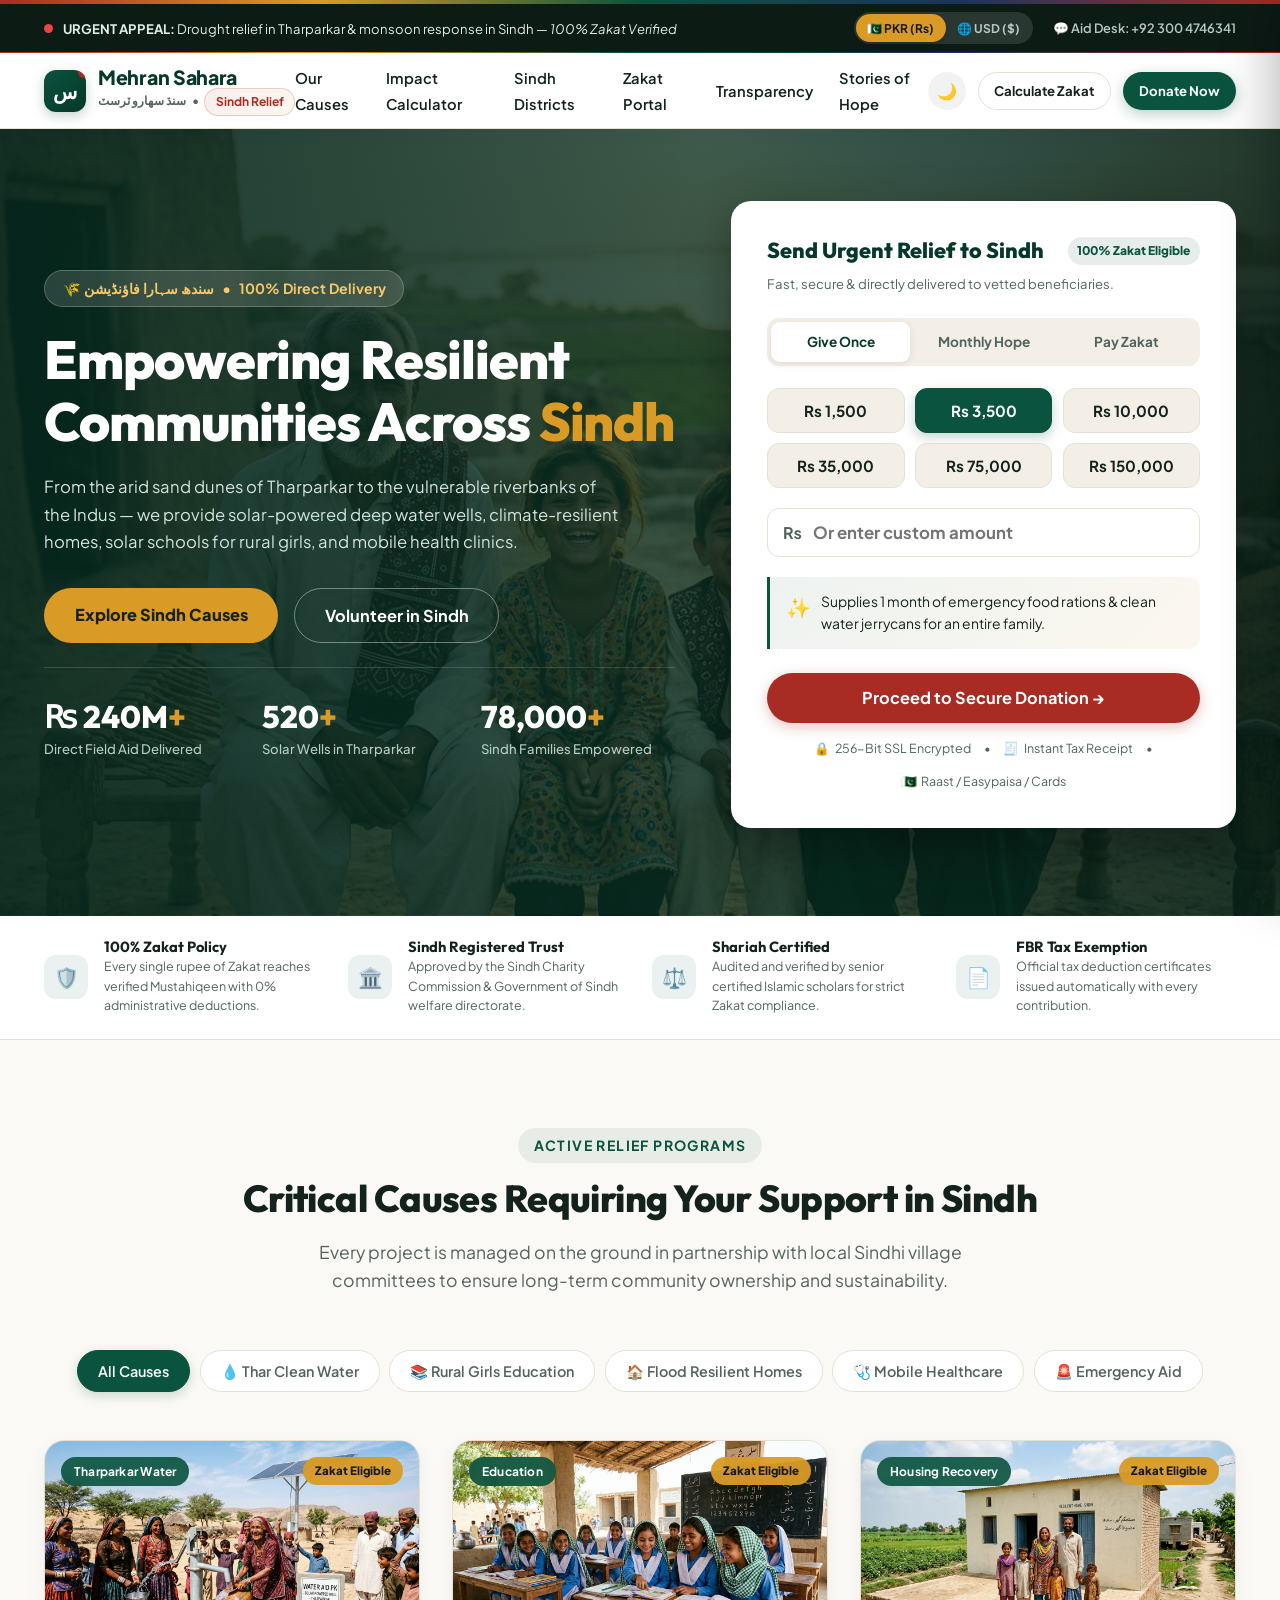
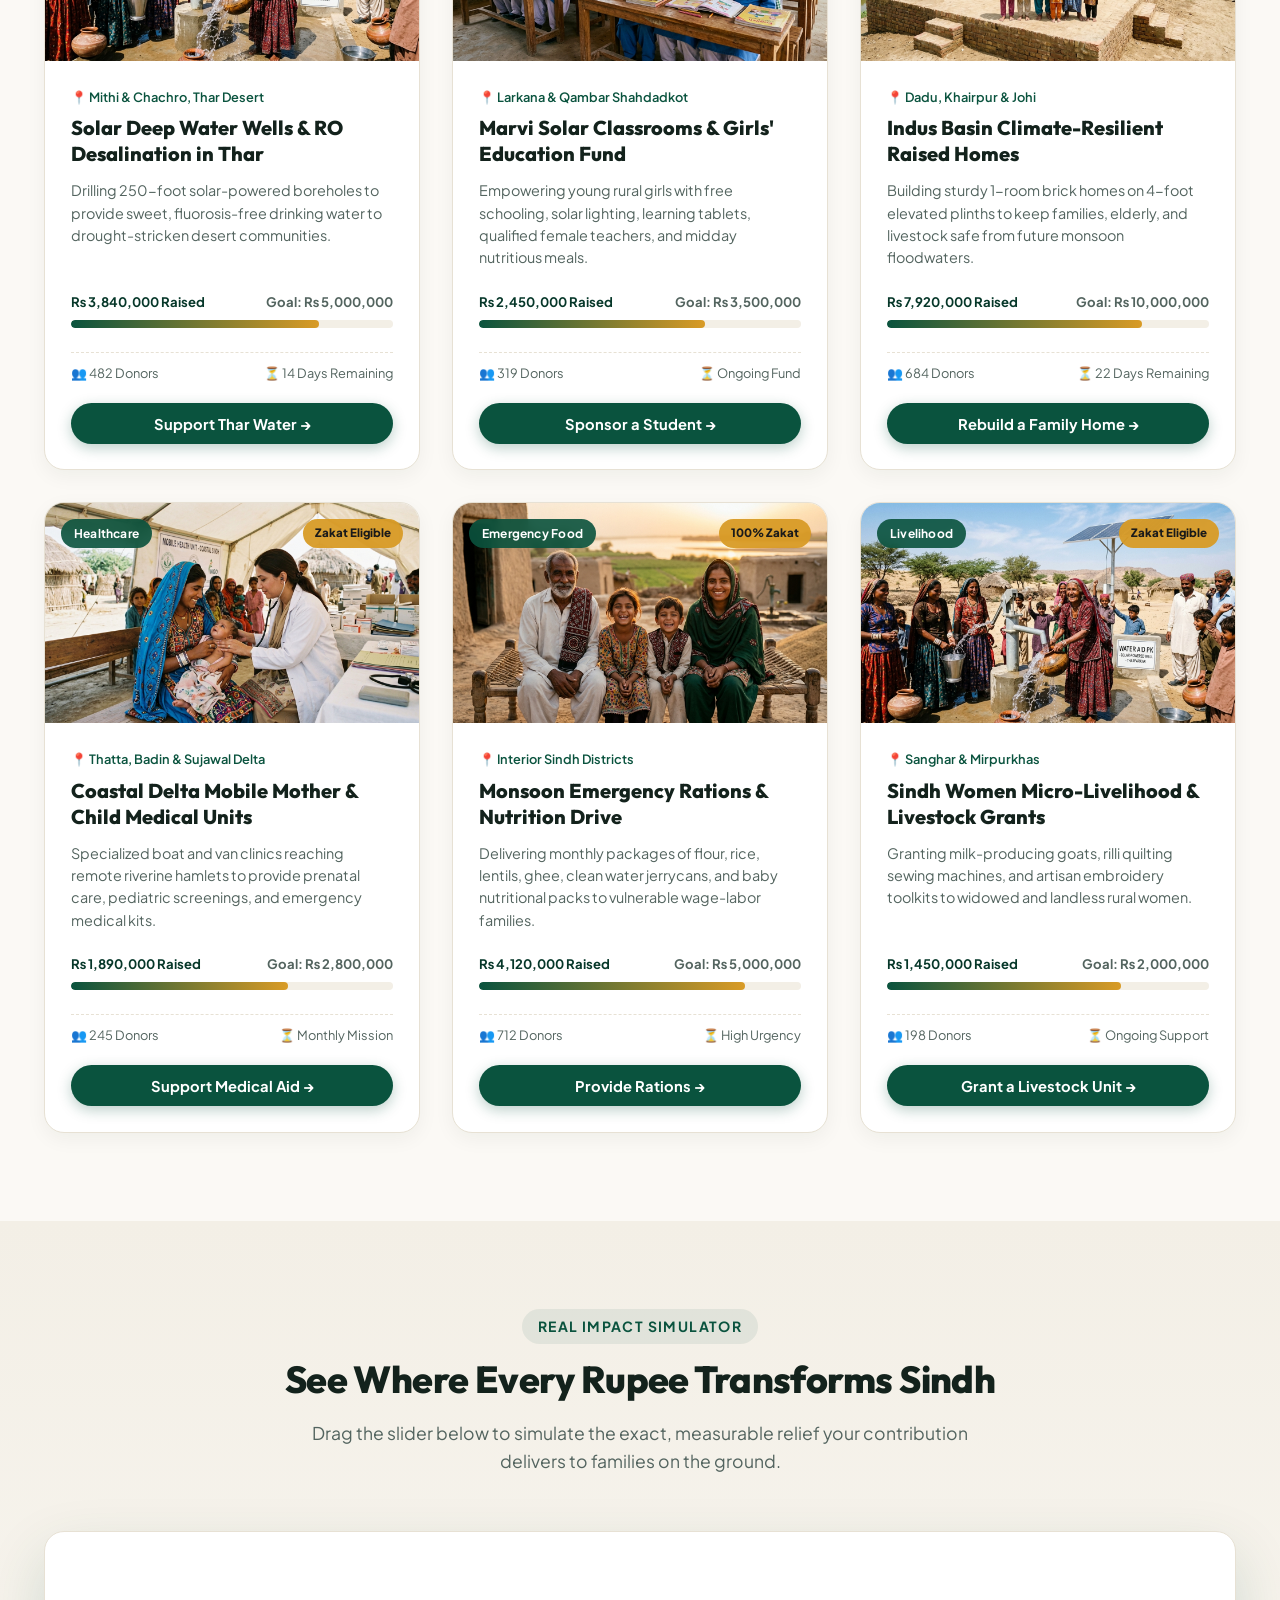
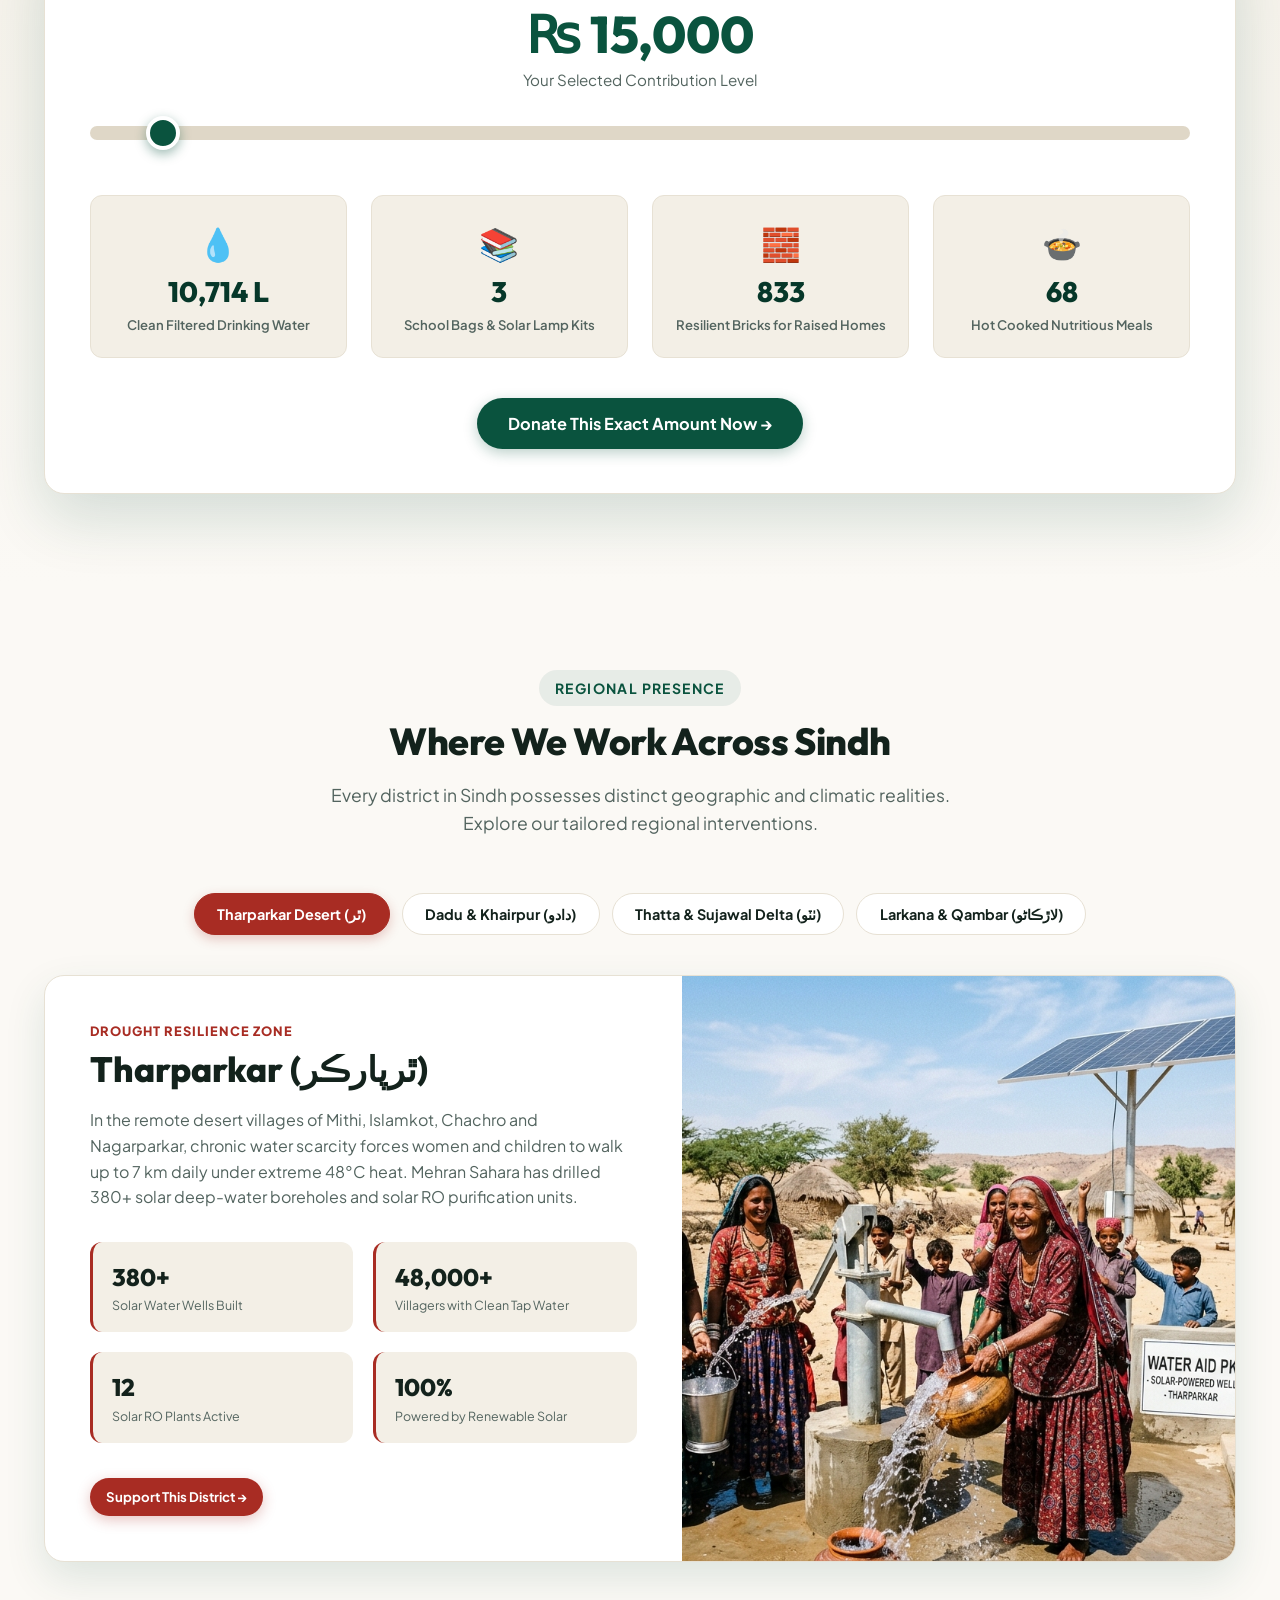
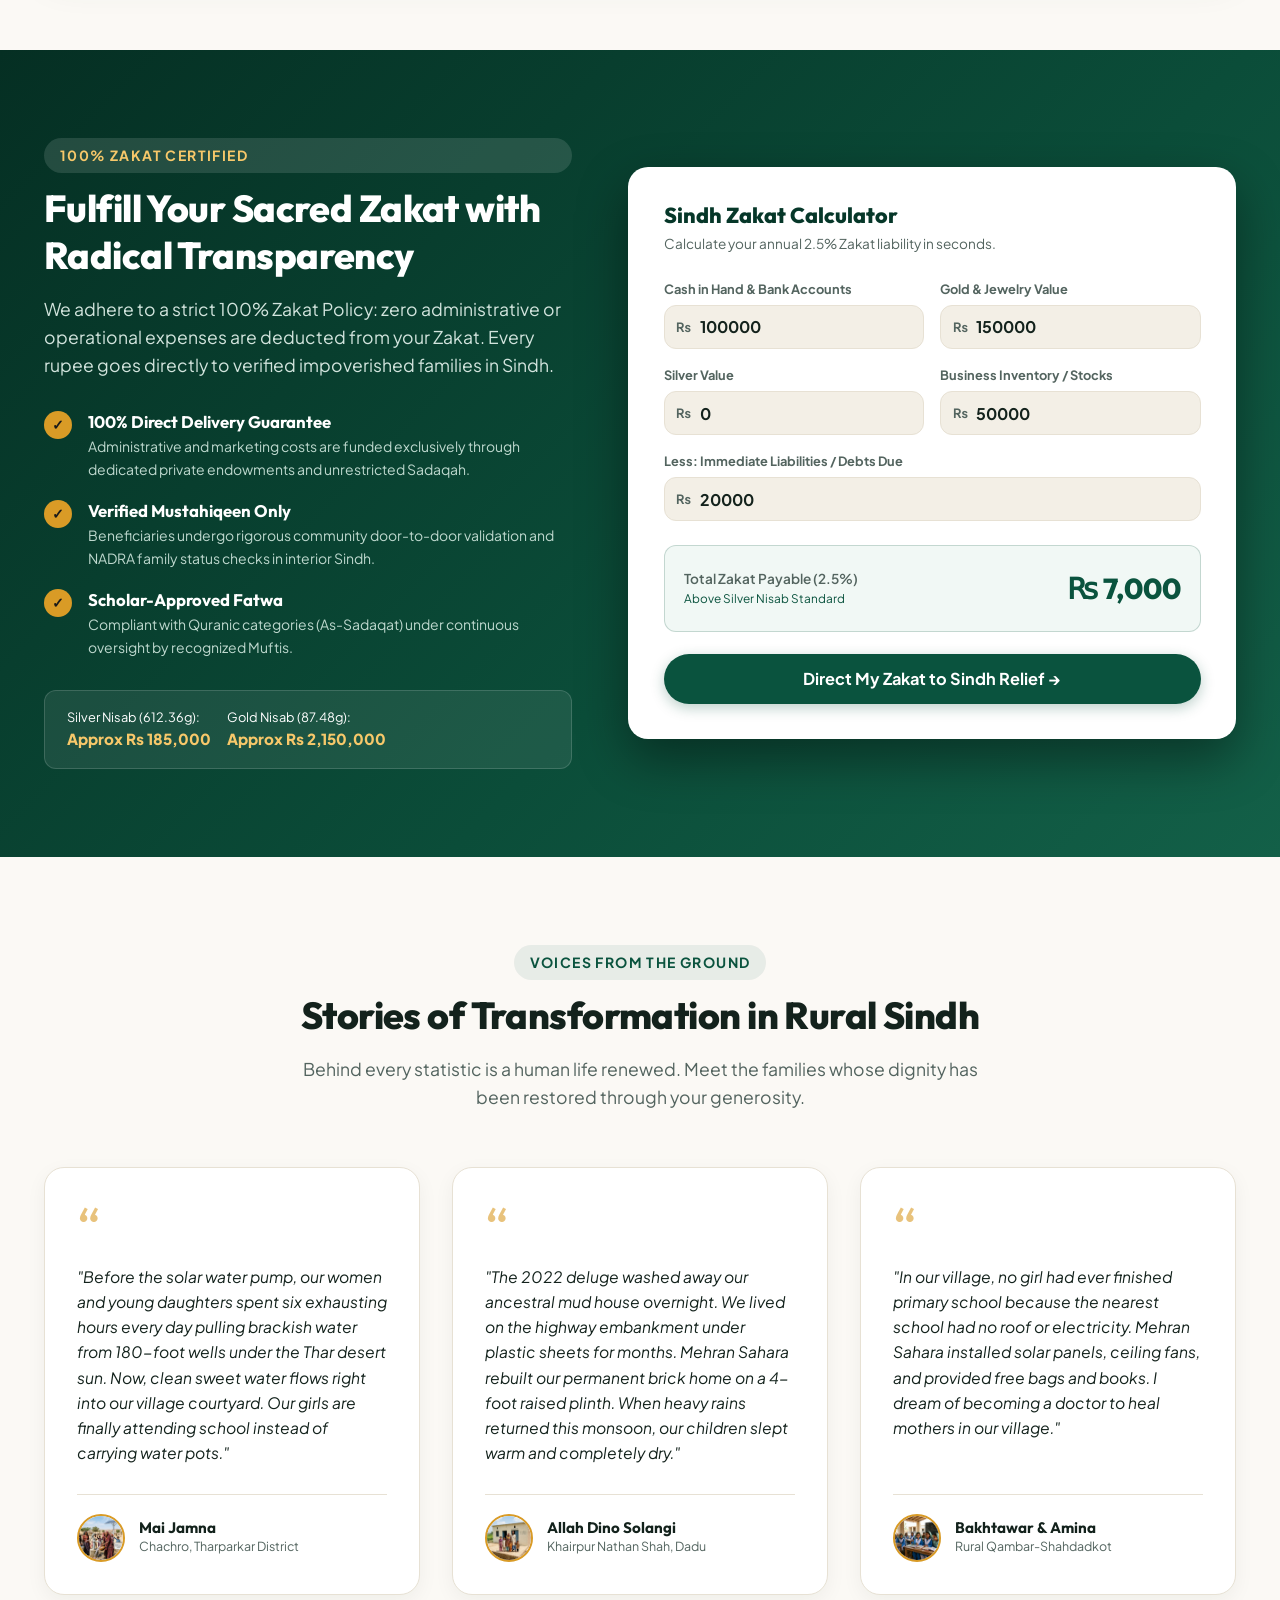
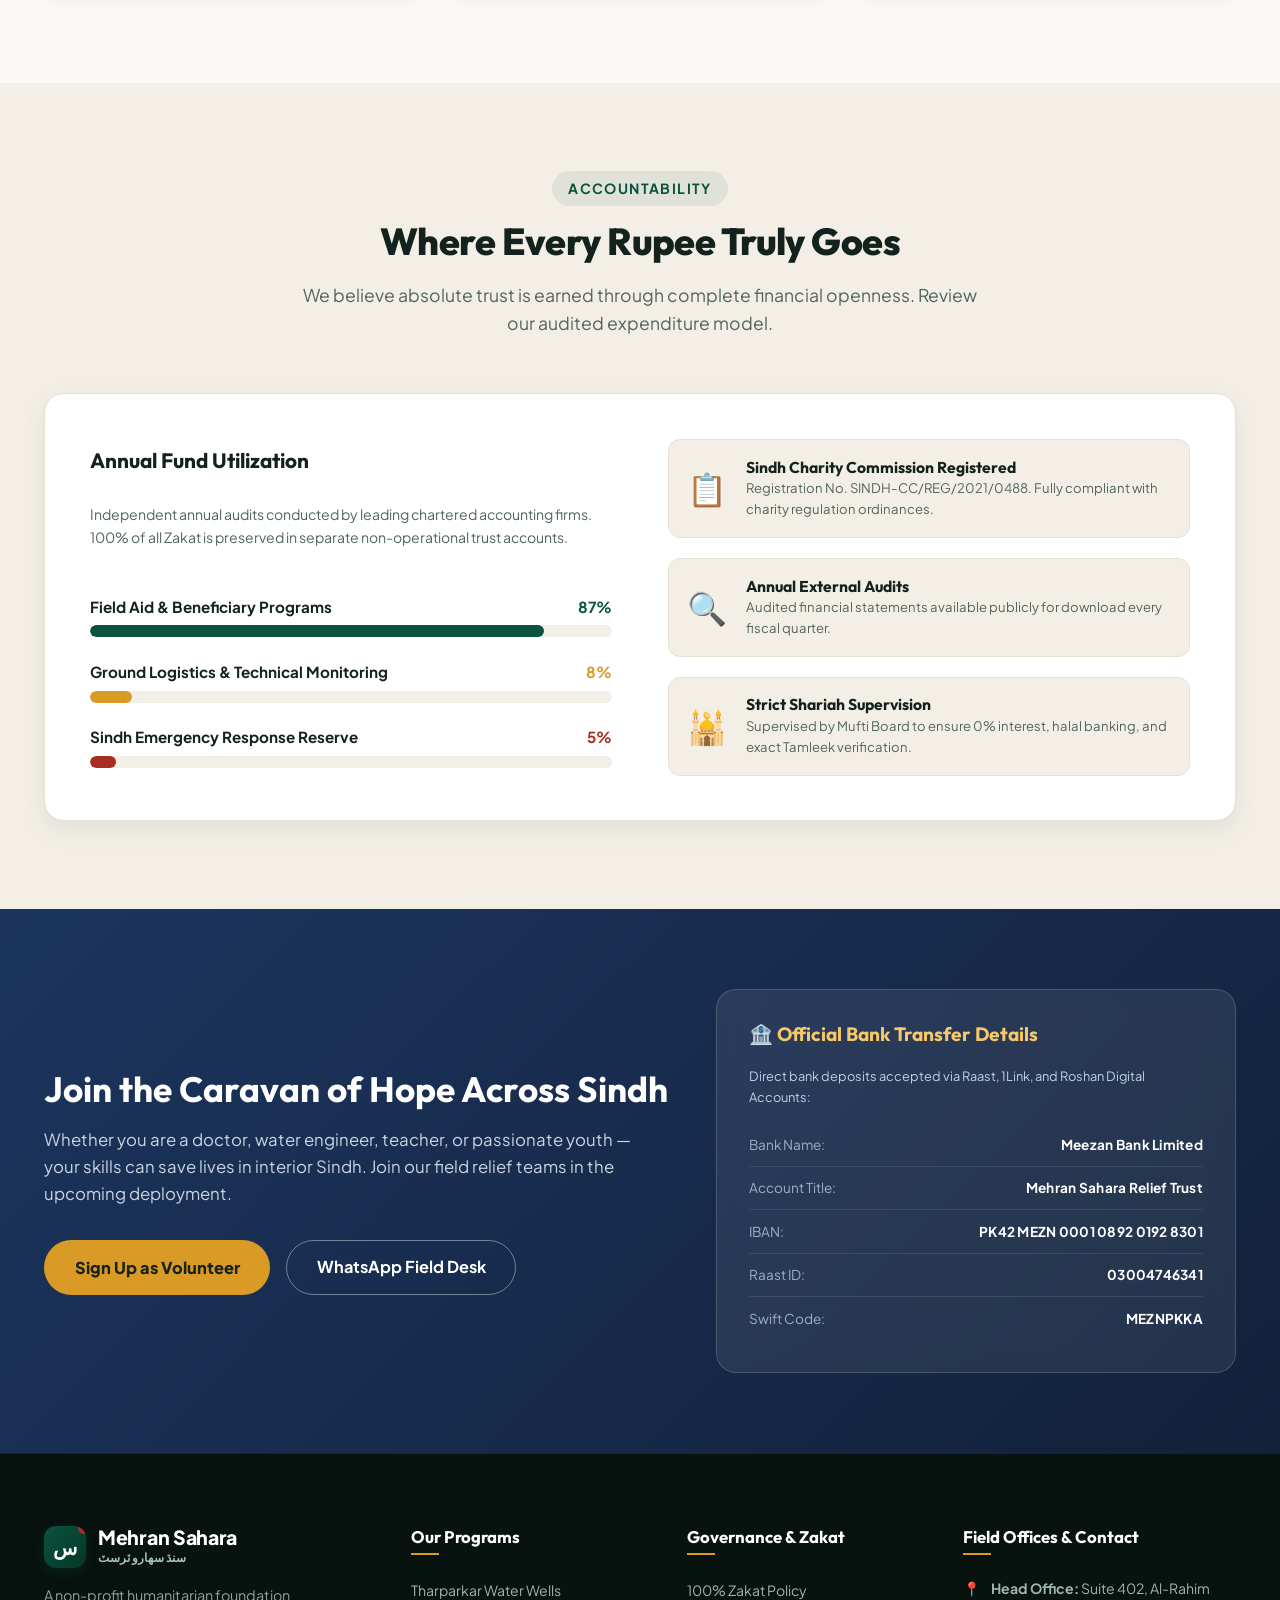
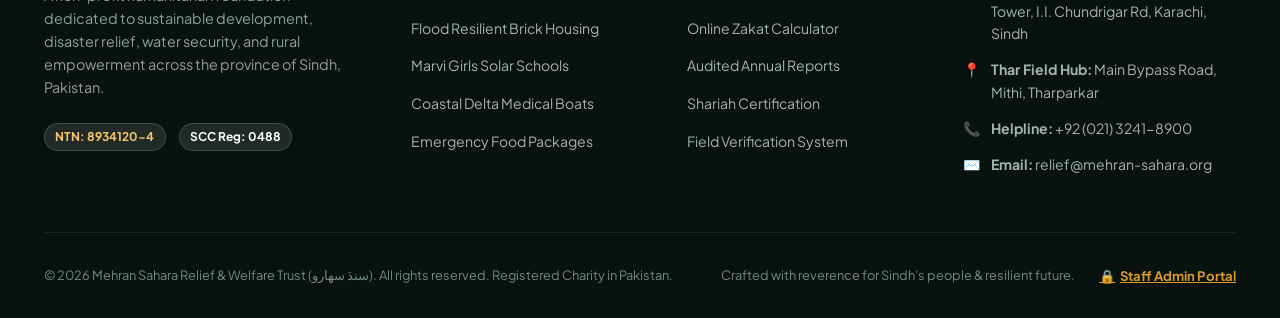
==== commit 87b07d5a: "feat: add admin portal and donation persistence" ====
--- a/index.html
+++ b/index.html
@@ -120,6 +120,9 @@
       <button type="button" class="btn btn-gold btn-block open-volunteer-modal-btn" onclick="closeNavDrawer();">
         Volunteer in Sindh 🤝
       </button>
+      <a href="admin.html" class="btn btn-outline btn-block" style="border-style: dashed; font-size: 0.82rem;">
+        🔒 Staff Admin Portal
+      </a>
     </div>
 
     <div class="drawer-footer">
@@ -978,8 +981,11 @@
         <div>
           © 2026 Mehran Sahara Relief & Welfare Trust (سنڌ سهارو). All rights reserved. Registered Charity in Pakistan.
         </div>
-        <div>
-          Crafted with reverence for Sindh’s people, heritage & resilient future.
+        <div style="display: flex; align-items: center; gap: 1.5rem; flex-wrap: wrap;">
+          <span>Crafted with reverence for Sindh’s people & resilient future.</span>
+          <a href="admin.html" style="color: var(--accent-gold); font-weight: 700; text-decoration: underline; font-size: 0.82rem; display: inline-flex; align-items: center; gap: 0.3rem;">
+            <span>🔒</span> Staff Admin Portal
+          </a>
         </div>
       </div>
     </div>
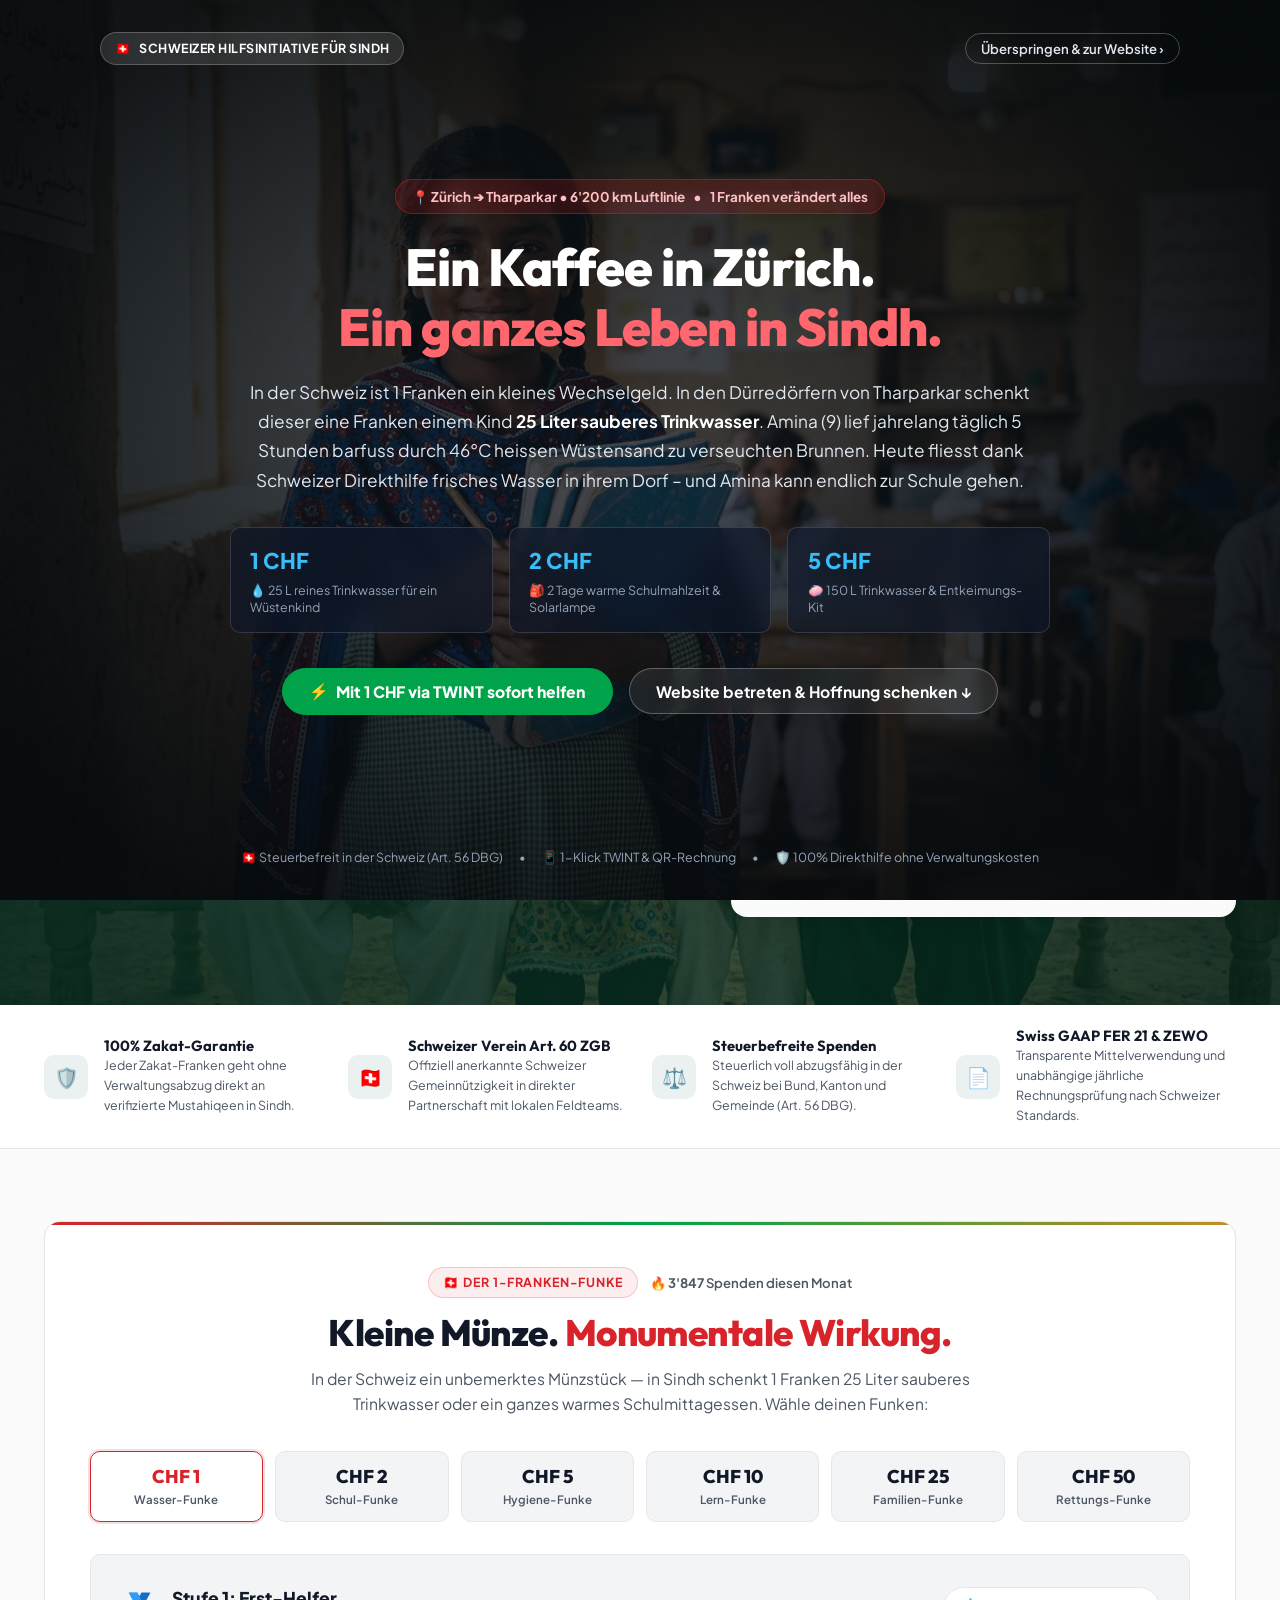
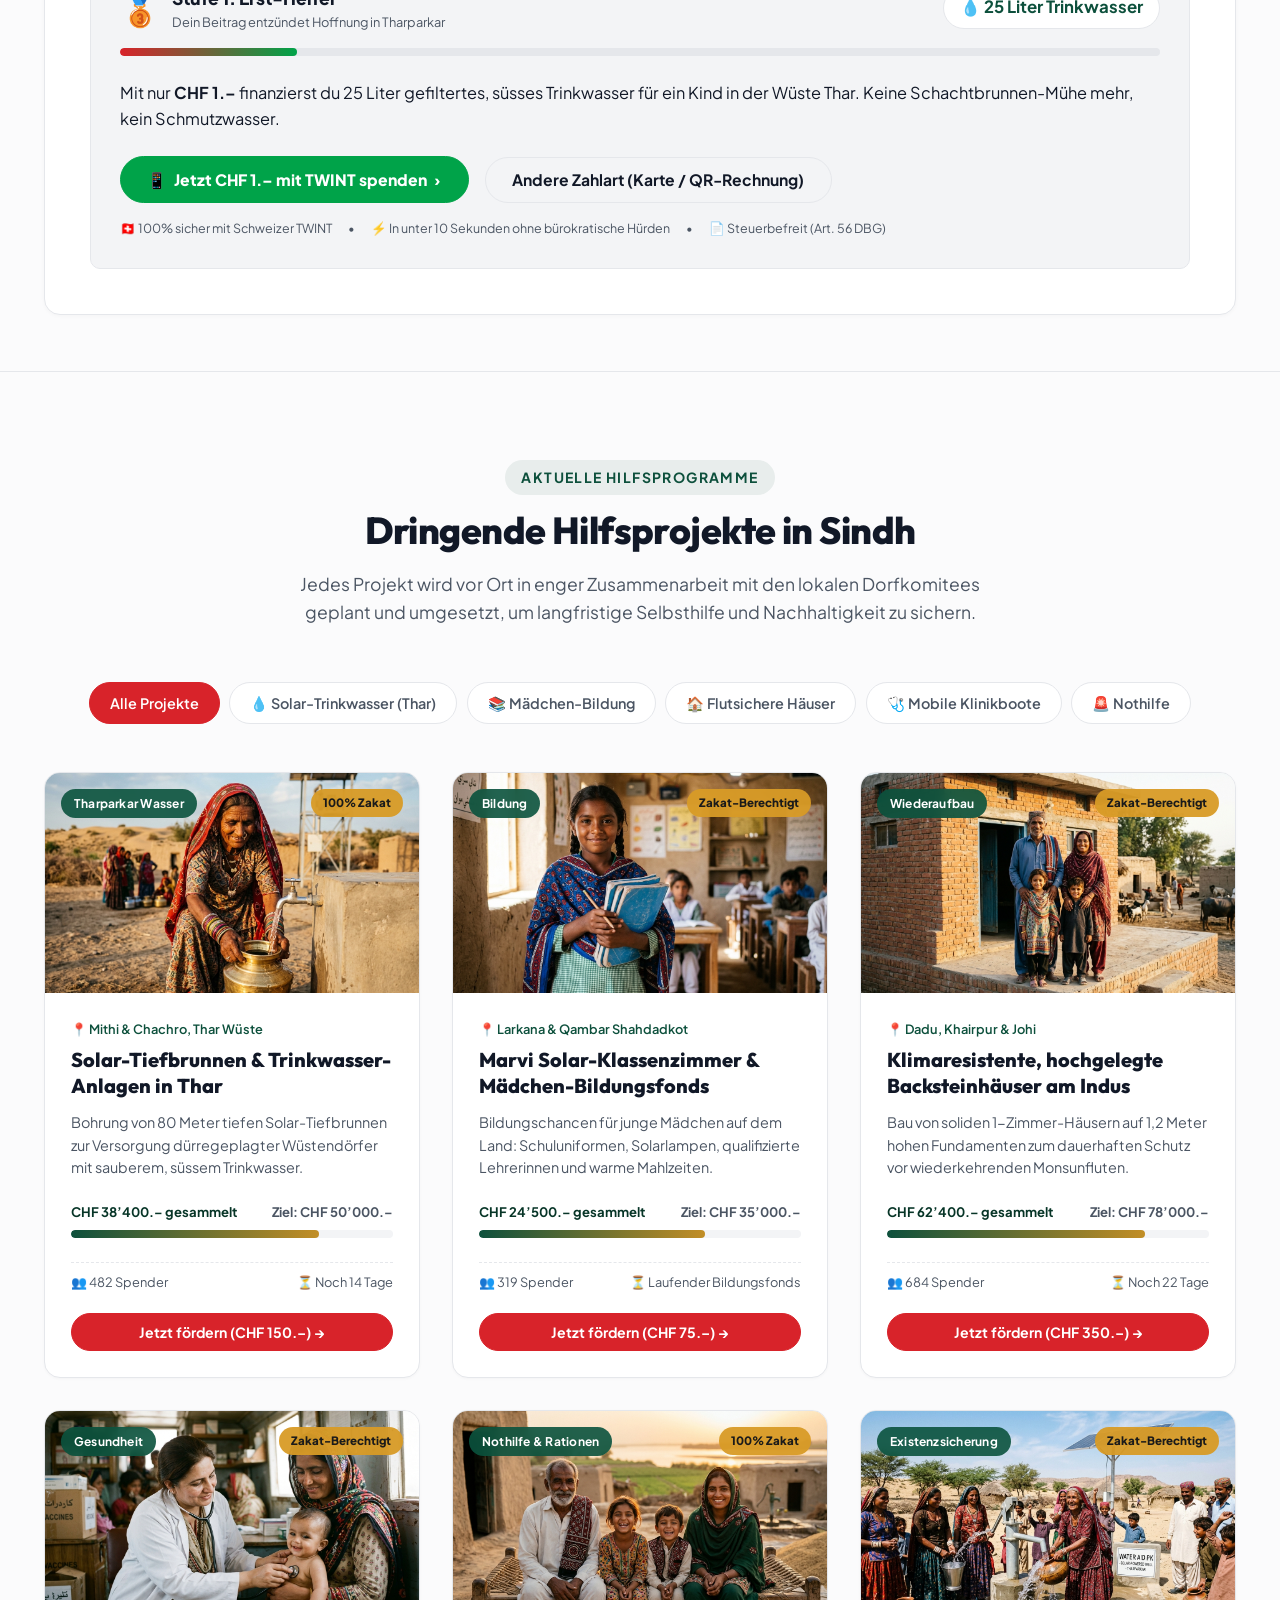
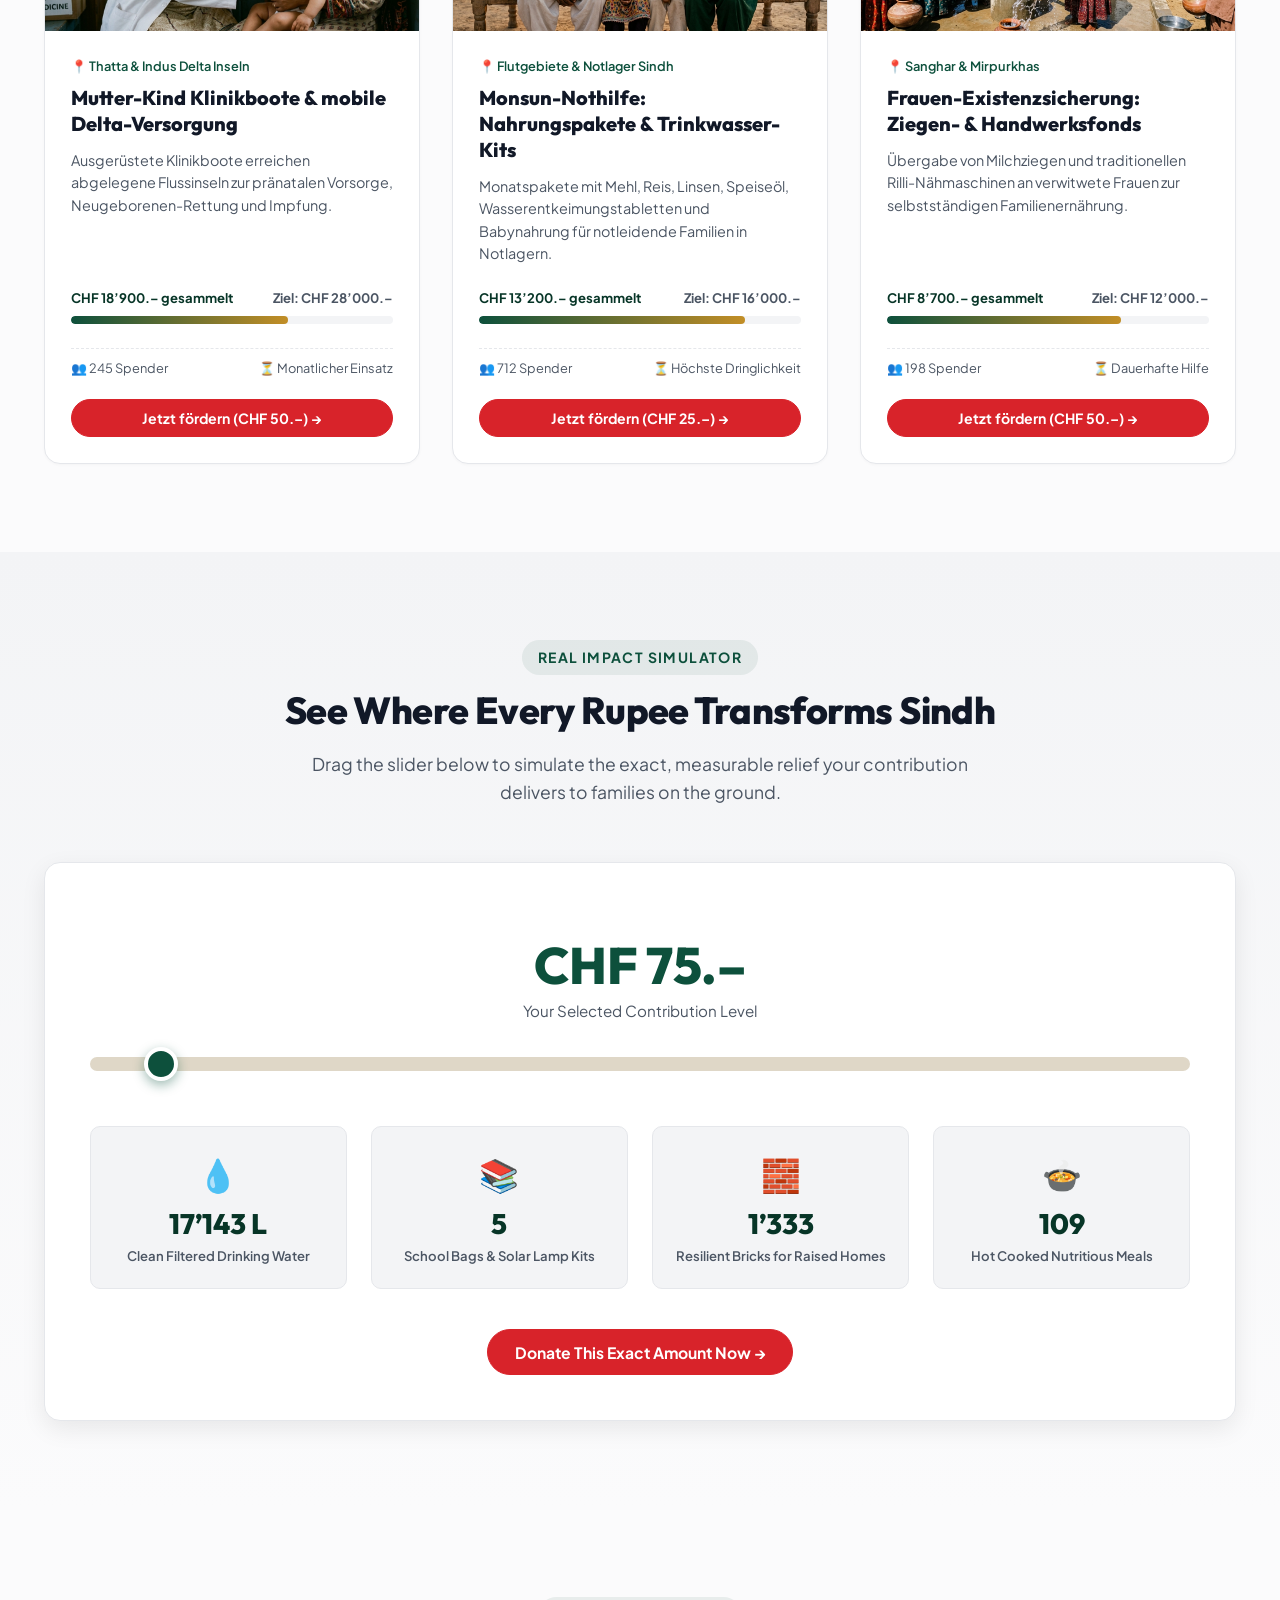
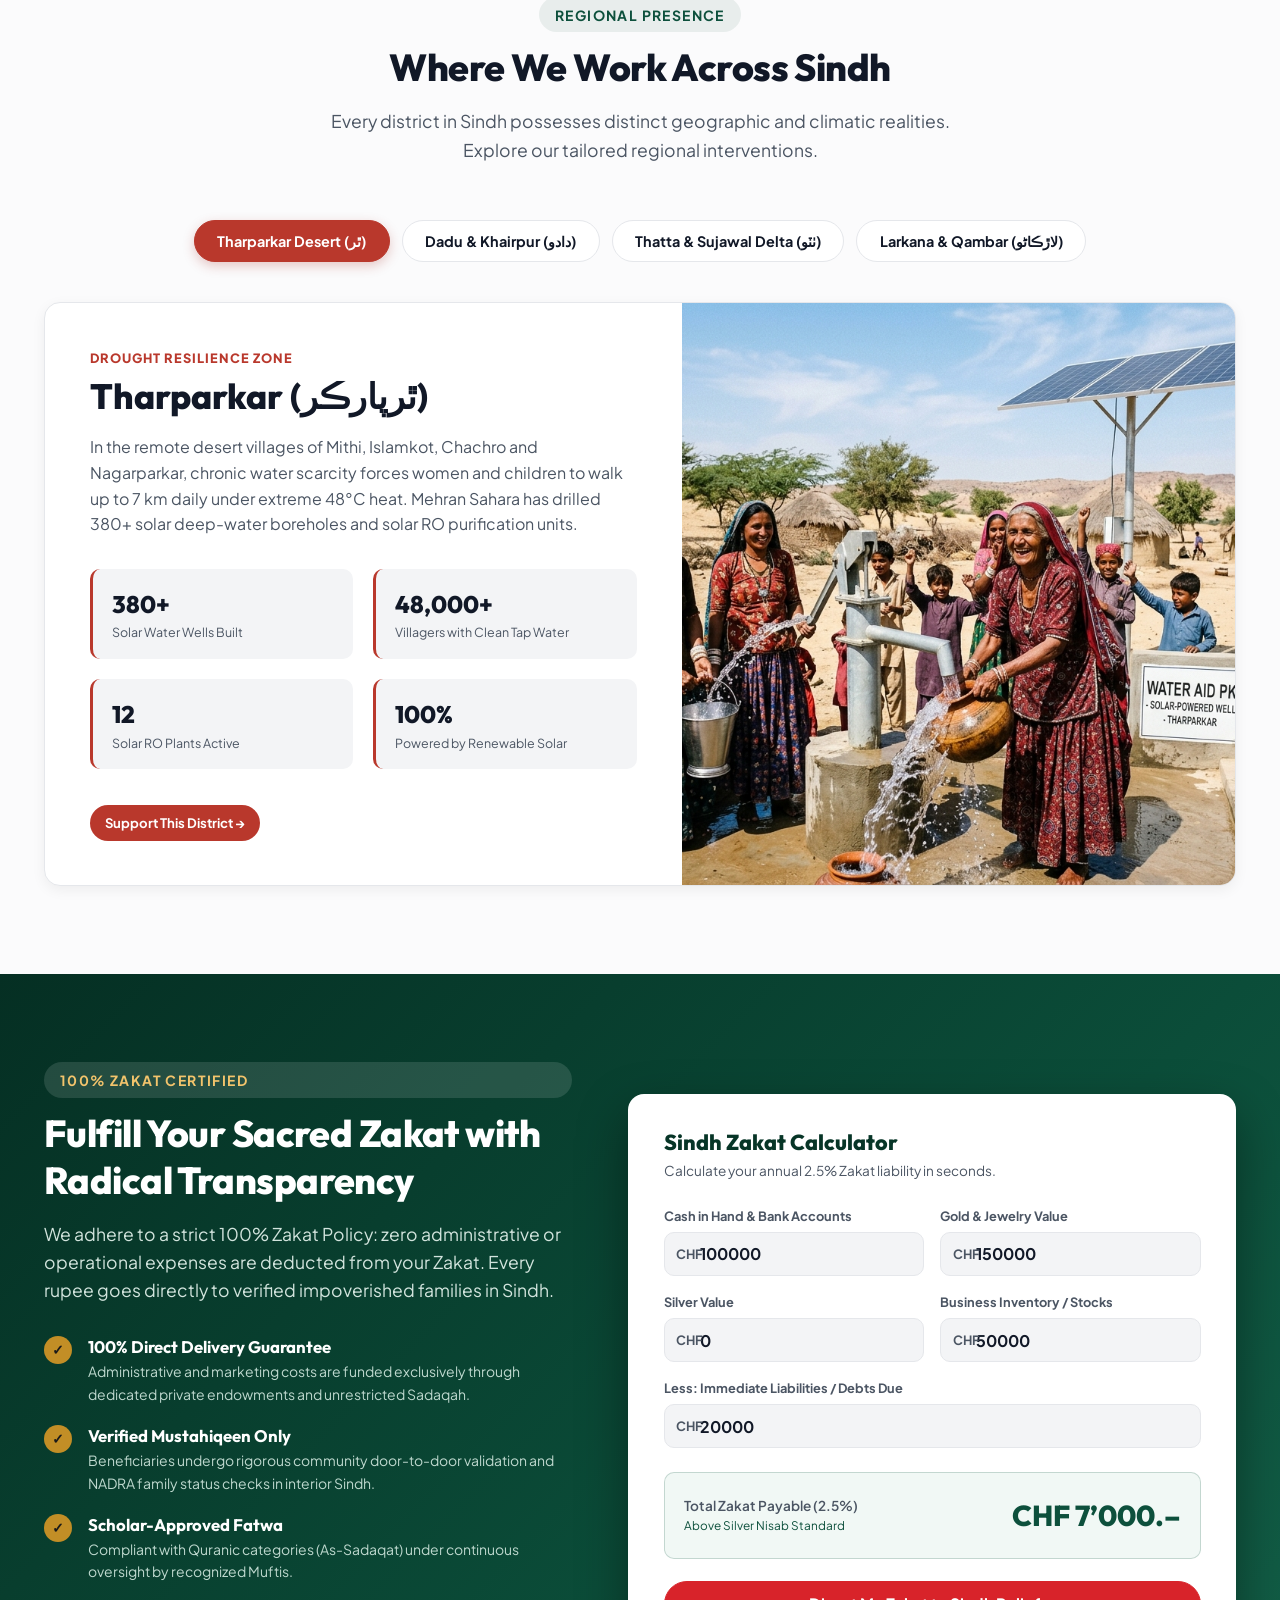
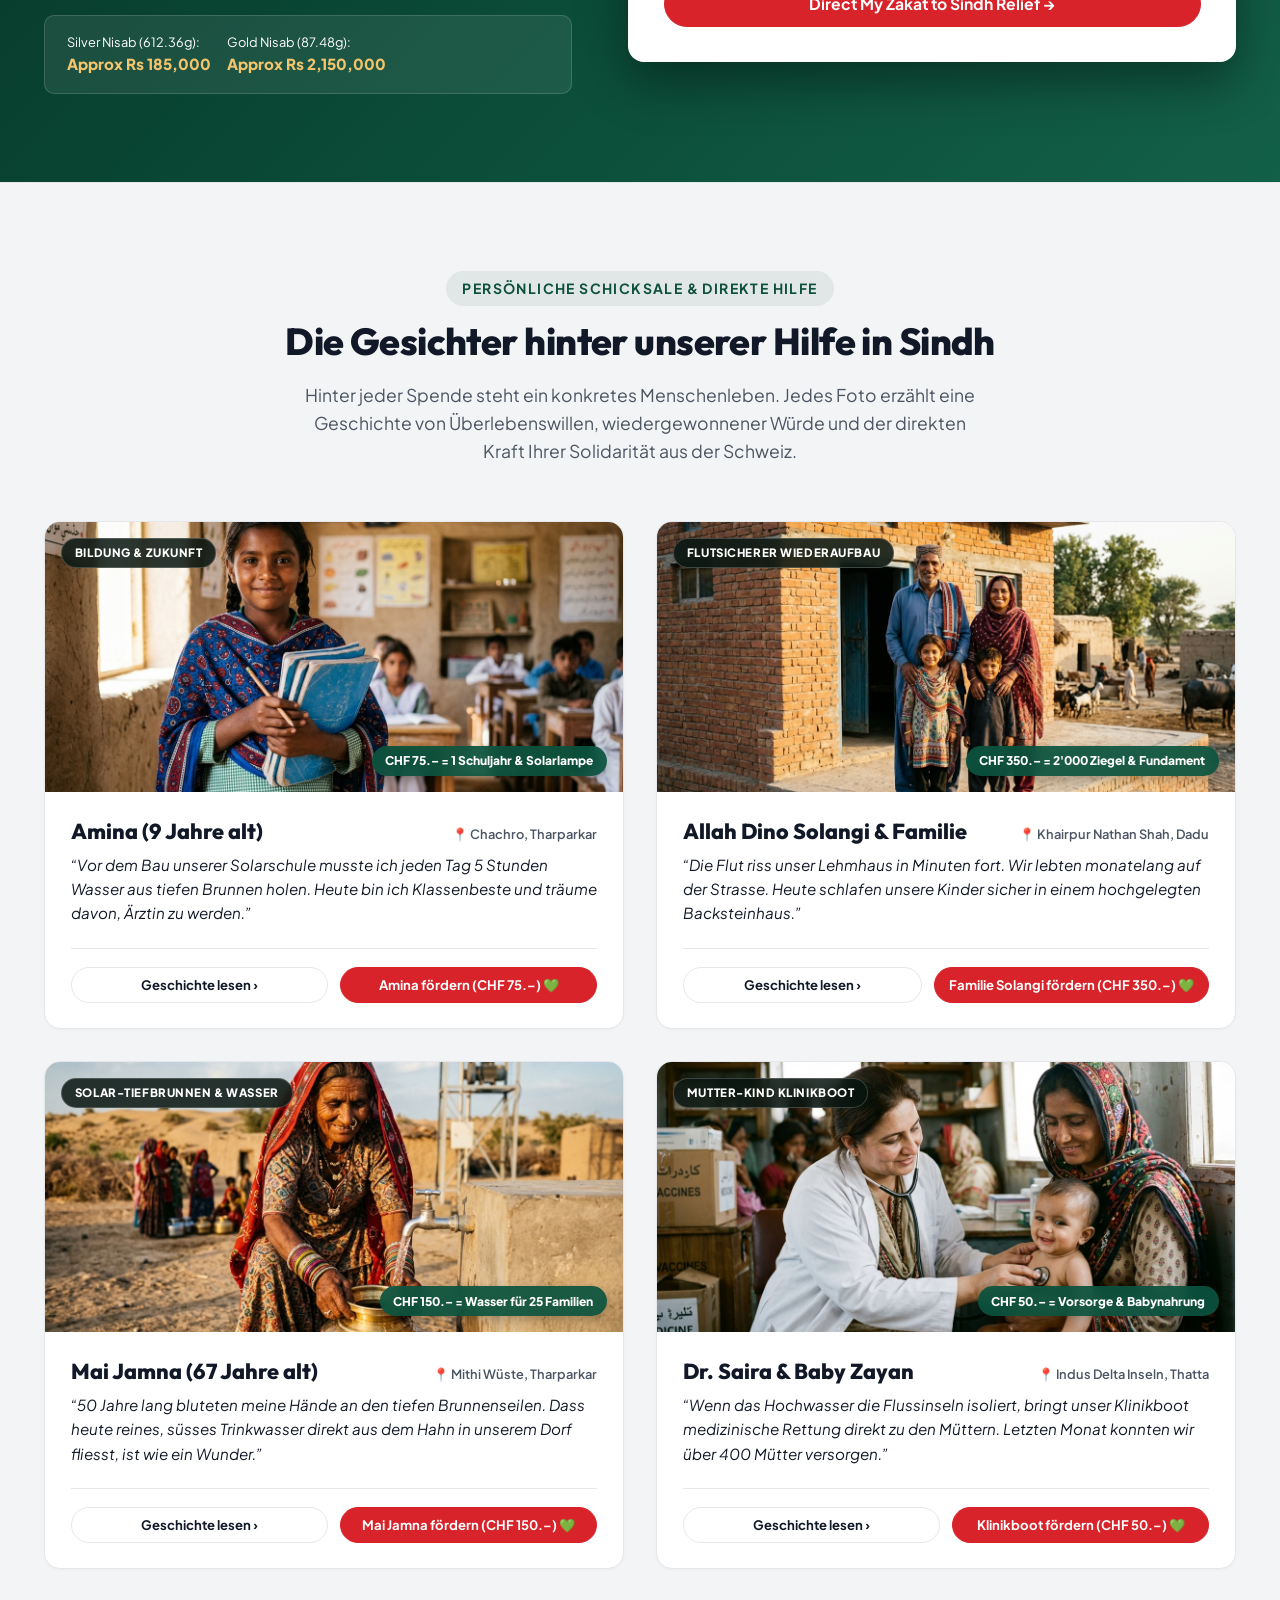
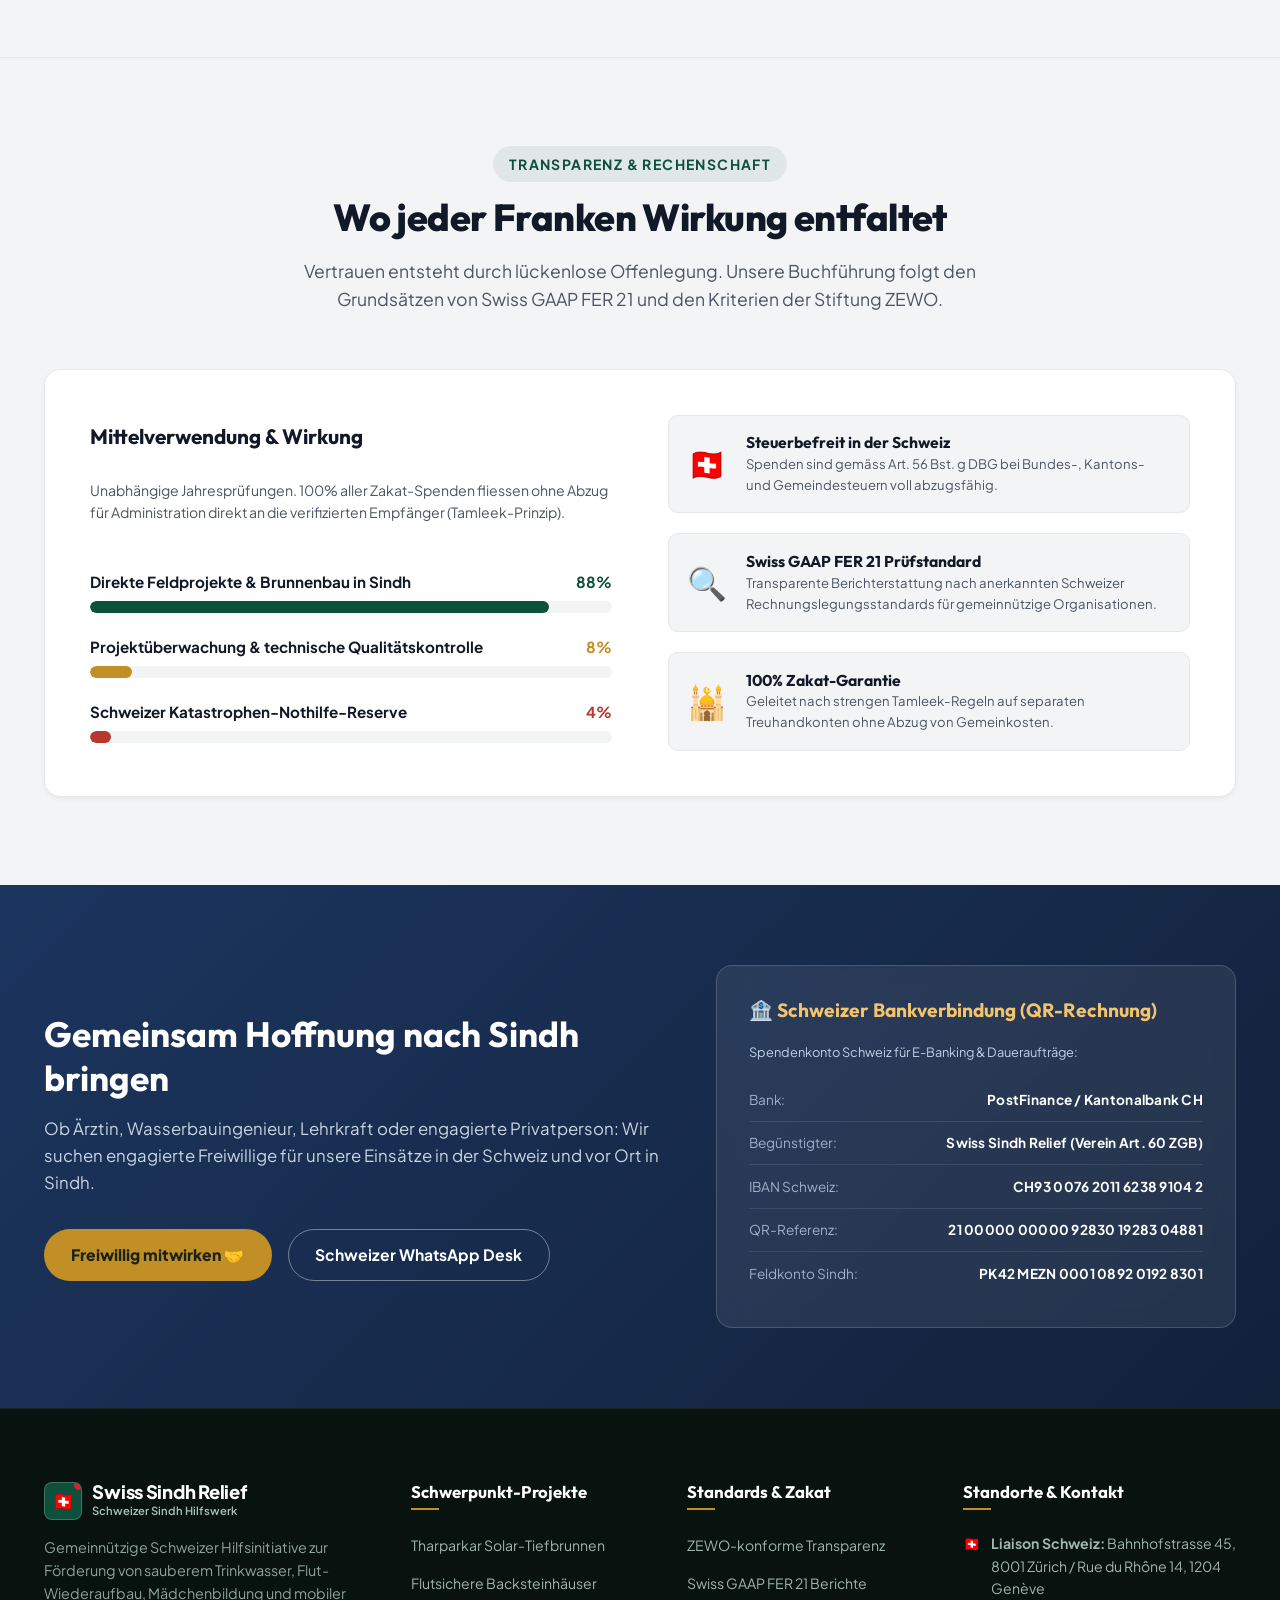
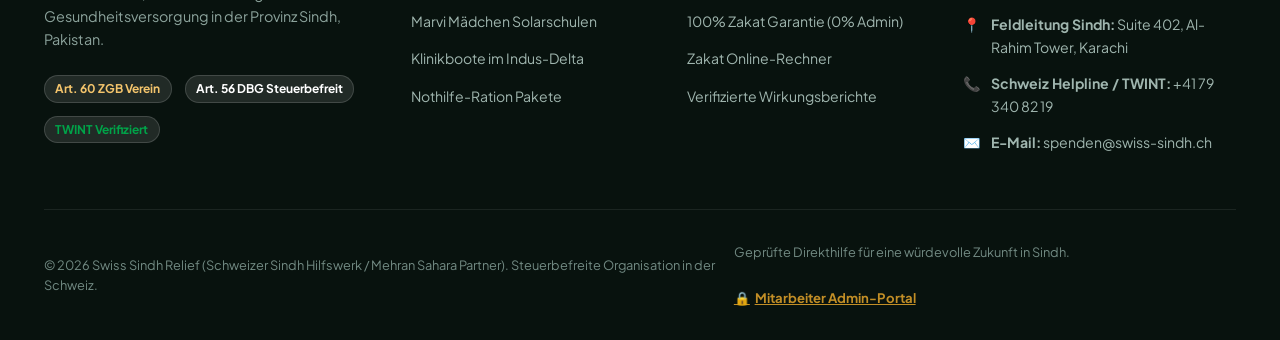
==== commit bc85e7ef: "feat: Swiss polish, story prologue curtain, gamified 1-CHF TWINT experience & reactive currency" ====
--- a/index.html
+++ b/index.html
@@ -3,12 +3,12 @@
 <head>
   <meta charset="UTF-8">
   <meta name="viewport" content="width=device-width, initial-scale=1.0, maximum-scale=5.0, viewport-fit=cover">
-  <title>Mehran Sahara Foundation | Sindh Relief, Water & Education NGO (سنڌ سهارو)</title>
-  <meta name="description" content="Dedicated humanitarian NGO in Sindh, Pakistan. Providing clean drinking water in Tharparkar, flood-resilient housing along the Indus, rural girls' solar education, and mobile healthcare with a 100% Zakat policy.">
-  <meta name="keywords" content="Sindh NGO, Tharparkar water charity, flood relief Sindh, Pakistan charity, Zakat Sindh, Indus river relief, donate Pakistan, Mehran Sahara">
-  <meta property="og:title" content="Mehran Sahara Foundation | Sindh Relief & Hope">
-  <meta property="og:description" content="Join us in bringing clean water to Thar, rebuilding homes after floods, and educating girls in rural Sindh. 100% Direct Delivery.">
-  <meta property="og:image" content="assets/images/hero.jpg">
+  <title>Swiss Sindh Relief | Schweizer Sindh Hilfswerk (Aid & Hope for Sindh)</title>
+  <meta name="description" content="Offizielles Schweizer Hilfswerk für Sindh, Pakistan. Sauberes Trinkwasser in Tharparkar, flutsichere Häuser und Mädchen-Bildung. Steuerbefreite Spenden, ZEWO-konform & TWINT / QR-Rechnung.">
+  <meta name="keywords" content="Swiss NGO, Hilfswerk Schweiz Pakistan, Sindh Fluthilfe, Spenden Schweiz, Zakat Schweiz, TWINT Spende, Tharparkar Wasser, Swiss Sindh Relief">
+  <meta property="og:title" content="Swiss Sindh Relief | Schweizer Sindh Hilfswerk">
+  <meta property="og:description" content="Direkte humanitäre Hilfe aus der Schweiz nach Sindh, Pakistan. 100% Direkthilfe für Trinkwasser, Bildung und Fluthilfe.">
+  <meta property="og:image" content="assets/images/story-amina.jpg">
   <meta property="og:type" content="website">
 
   <!-- Core Stylesheets -->
@@ -17,21 +17,90 @@
 </head>
 <body>
 
+  <!-- ==========================================================================
+       Cinematic Story Prologue Curtain (Swiss First-Impression Entrance)
+       ========================================================================== -->
+  <div id="story-prologue-curtain" class="story-prologue-curtain" role="dialog" aria-modal="true" aria-label="Unsere Geschichte aus Sindh">
+    <div class="prologue-top-bar">
+      <div class="prologue-flag-badge">
+        <span>🇨🇭</span>
+        <span>Schweizer Hilfsinitiative für Sindh</span>
+      </div>
+      <button type="button" class="prologue-skip-btn" id="prologue-skip-btn">
+        Überspringen & zur Website ›
+      </button>
+    </div>
+
+    <div class="prologue-center-content">
+      <div class="prologue-distance-chip">
+        <span>📍 Zürich ➔ Tharparkar • 6'200 km Luftlinie</span>
+        <span>•</span>
+        <span>1 Franken verändert alles</span>
+      </div>
+
+      <h1 class="prologue-title">
+        Ein Kaffee in Zürich.<br>
+        <span class="text-swiss">Ein ganzes Leben in Sindh.</span>
+      </h1>
+
+      <p class="prologue-story-text">
+        In der Schweiz ist 1 Franken ein kleines Wechselgeld. In den Dürredörfern von Tharparkar schenkt dieser eine Franken einem Kind <strong>25 Liter sauberes Trinkwasser</strong>. Amina (9) lief jahrelang täglich 5 Stunden barfuss durch 46°C heissen Wüstensand zu verseuchten Brunnen. Heute fliesst dank Schweizer Direkthilfe frisches Wasser in ihrem Dorf – und Amina kann endlich zur Schule gehen.
+      </p>
+
+      <div class="prologue-stats-cards">
+        <div class="prologue-stat-card">
+          <div class="prologue-stat-val">1 CHF</div>
+          <div class="prologue-stat-lbl">💧 25 L reines Trinkwasser für ein Wüstenkind</div>
+        </div>
+        <div class="prologue-stat-card">
+          <div class="prologue-stat-val">2 CHF</div>
+          <div class="prologue-stat-lbl">🎒 2 Tage warme Schulmahlzeit & Solarlampe</div>
+        </div>
+        <div class="prologue-stat-card">
+          <div class="prologue-stat-val">5 CHF</div>
+          <div class="prologue-stat-lbl">🧼 150 L Trinkwasser & Entkeimungs-Kit</div>
+        </div>
+      </div>
+
+      <div class="prologue-actions">
+        <button type="button" class="btn btn-twint-instant btn-lg" id="prologue-twint-btn" onclick="openMicroDonationModal(1)">
+          <span>⚡</span> Mit 1 CHF via TWINT sofort helfen
+        </button>
+        <button type="button" class="btn btn-outline-white btn-lg" id="prologue-enter-btn">
+          Website betreten & Hoffnung schenken ↓
+        </button>
+      </div>
+    </div>
+
+    <div class="prologue-trust-footer">
+      <span>🇨🇭 Steuerbefreit in der Schweiz (Art. 56 DBG)</span>
+      <span>•</span>
+      <span>📱 1-Klick TWINT & QR-Rechnung</span>
+      <span>•</span>
+      <span>🛡️ 100% Direkthilfe ohne Verwaltungskosten</span>
+    </div>
+  </div>
+
   <!-- Top Emergency & Currency Bar -->
   <div class="top-bar ajrak-border-top">
     <div class="container top-bar-inner">
       <div class="emergency-ticker">
         <span class="pulse-dot"></span>
-        <span class="ticker-text"><strong>URGENT APPEAL:</strong> Drought relief in Tharparkar & monsoon response in Sindh — <em>100% Zakat Verified</em></span>
+        <span class="ticker-text"><strong>🇨🇭 SCHWEIZER HILFSINITIATIVE:</strong> Direkte Fluthilfe, Solar-Trinkwasser & Mädchenbildung in Sindh — <em>100% Direkthilfe vor Ort</em></span>
       </div>
       <div class="top-bar-actions">
         <div class="currency-toggle top-bar-currency">
-          <button type="button" class="curr-btn curr-pkr-btn active" title="Pakistani Rupees">🇵🇰 PKR (₨)</button>
-          <button type="button" class="curr-btn curr-usd-btn" title="US Dollars for Overseas Donors">🌐 USD ($)</button>
-        </div>
-        <a href="https://wa.me/923004746341" target="_blank" class="top-contact-link">
-          <span>💬 Aid Desk: +92 300 4746341</span>
-        </a>
+          <button type="button" class="curr-btn curr-chf-btn active" title="Schweizer Franken">🇨🇭 CHF (₣)</button>
+          <button type="button" class="curr-btn curr-eur-btn" title="Euro">🇪🇺 EUR (€)</button>
+          <button type="button" class="curr-btn curr-usd-btn" title="US Dollars">🌐 USD ($)</button>
+          <button type="button" class="curr-btn curr-pkr-btn" title="Pakistani Rupees">🇵🇰 PKR (₨)</button>
+        </div>
+        <div style="display:flex; align-items:center; gap:0.5rem;">
+          <span style="font-size:0.75rem; font-weight:700; color:var(--text-muted); opacity:0.85;">DE | FR | EN</span>
+          <a href="https://wa.me/41793408219" target="_blank" class="top-contact-link">
+            <span>💬 Desk: +41 79 340 82 19</span>
+          </a>
+        </div>
       </div>
     </div>
   </div>
@@ -41,33 +110,36 @@
     <div class="container nav-container">
       <a href="#" class="brand-logo">
         <div class="logo-symbol">
-          <span>س</span>
+          <span>🇨🇭</span>
         </div>
         <div class="brand-names">
-          <span class="brand-title">Mehran Sahara</span>
+          <span class="brand-title">Swiss Sindh Relief</span>
           <span class="brand-sub">
-            <span>سنڌ سهارو ٽرسٽ</span>
+            <span>Schweizer Hilfswerk</span>
             <span>•</span>
-            <span class="ajrak-badge">Sindh Relief</span>
+            <span class="ajrak-badge">Mehran Sahara</span>
           </span>
         </div>
       </a>
 
       <nav class="desktop-nav">
         <ul class="nav-menu">
-          <li><a href="#causes" class="nav-link">Our Causes</a></li>
-          <li><a href="#impact" class="nav-link">Impact Calculator</a></li>
-          <li><a href="#districts" class="nav-link">Sindh Districts</a></li>
-          <li><a href="#zakat" class="nav-link">Zakat Portal</a></li>
-          <li><a href="#transparency" class="nav-link">Transparency</a></li>
-          <li><a href="#stories" class="nav-link">Stories of Hope</a></li>
+          <li><a href="#causes" class="nav-link">Projekte</a></li>
+          <li><a href="#stories" class="nav-link">Geschichten</a></li>
+          <li><a href="#spark-module" class="nav-link">⚡ 1-CHF Funke</a></li>
+          <li><a href="#impact" class="nav-link">Wirkungsrechner</a></li>
+          <li><a href="#transparency" class="nav-link">Transparenz & ZEWO</a></li>
         </ul>
       </nav>
 
       <div class="nav-actions">
+        <button type="button" class="btn-prologue-replay" id="prologue-replay-btn" title="Intro-Geschichte erneut ansehen">
+          📖 Prolog
+        </button>
+        <button type="button" class="btn btn-primary btn-sm nav-btn-donate" onclick="openMicroDonationModal(1)">
+          <span class="dot-live-twint"></span> ⚡ 1 CHF spenden
+        </button>
         <button type="button" id="theme-toggle-btn" class="theme-toggle-btn" aria-label="Toggle Dark/Light Mode" title="Toggle theme">🌙</button>
-        <a href="#zakat" class="btn btn-outline btn-sm nav-btn-zakat">Calculate Zakat</a>
-        <button type="button" class="btn btn-primary btn-sm nav-btn-donate" onclick="openDonationModal()">Donate Now</button>
         <button type="button" id="mobile-menu-toggle" class="mobile-toggle" aria-label="Open mobile navigation menu" aria-expanded="false">
           <span class="hamburger-box">
             <span class="hamburger-inner"></span>
@@ -77,61 +149,74 @@
     </div>
   </header>
 
+  <!-- Swiss Trust & Standards Strip -->
+  <div class="swiss-trust-strip">
+    <div class="container">
+      <div class="swiss-trust-grid">
+        <div class="swiss-trust-item"><span class="swiss-trust-icon">🇨🇭</span> <span>ZEWO-konforme Standards</span></div>
+        <div class="swiss-trust-item"><span class="swiss-trust-icon">📄</span> <span>Steuerbefreit in der Schweiz (Art. 56 DBG)</span></div>
+        <div class="swiss-trust-item"><span class="swiss-trust-icon">🔍</span> <span>Swiss GAAP FER 21 geprüfte Berichte</span></div>
+        <div class="swiss-trust-item"><span class="swiss-trust-icon">📱</span> <span>TWINT & QR-Rechnung akzeptiert</span></div>
+      </div>
+    </div>
+  </div>
+
   <!-- Mobile & Tablet Off-Canvas Navigation Drawer -->
   <div class="nav-drawer-backdrop" id="nav-drawer-backdrop"></div>
   <aside class="mobile-nav-drawer" id="mobile-nav-drawer" aria-label="Mobile Navigation Menu">
     <div class="drawer-header">
       <a href="#" class="brand-logo" onclick="closeNavDrawer()">
-        <div class="logo-symbol"><span>س</span></div>
+        <div class="logo-symbol"><span>🇨🇭</span></div>
         <div class="brand-names">
-          <span class="brand-title">Mehran Sahara</span>
-          <span class="brand-sub">سنڌ سهارو ٽرسٽ</span>
+          <span class="brand-title">Swiss Sindh Relief</span>
+          <span class="brand-sub">Schweiz • سنڌ سهارو</span>
         </div>
       </a>
       <button type="button" class="drawer-close-btn" id="drawer-close-btn" aria-label="Close navigation menu">✕</button>
     </div>
 
     <div class="drawer-currency-row">
-      <span class="drawer-currency-lbl">Currency:</span>
+      <span class="drawer-currency-lbl">Währung / Currency:</span>
       <div class="currency-toggle">
-        <button type="button" class="curr-btn curr-pkr-btn active">🇵🇰 PKR (₨)</button>
-        <button type="button" class="curr-btn curr-usd-btn">🌐 USD ($)</button>
+        <button type="button" class="curr-btn curr-chf-btn active">🇨🇭 CHF</button>
+        <button type="button" class="curr-btn curr-eur-btn">🇪🇺 EUR</button>
+        <button type="button" class="curr-btn curr-usd-btn">🌐 USD</button>
+        <button type="button" class="curr-btn curr-pkr-btn">🇵🇰 PKR</button>
       </div>
     </div>
 
     <nav class="drawer-nav">
       <ul class="drawer-links">
-        <li><a href="#causes" class="drawer-link" onclick="closeNavDrawer()"><span class="d-icon">🌱</span> <span>Our Sindh Causes</span> <span class="d-arrow">›</span></a></li>
-        <li><a href="#impact" class="drawer-link" onclick="closeNavDrawer()"><span class="d-icon">🧮</span> <span>Impact Calculator</span> <span class="d-arrow">›</span></a></li>
-        <li><a href="#districts" class="drawer-link" onclick="closeNavDrawer()"><span class="d-icon">🗺️</span> <span>Sindh District Focus</span> <span class="d-arrow">›</span></a></li>
-        <li><a href="#zakat" class="drawer-link" onclick="closeNavDrawer()"><span class="d-icon">🌙</span> <span>100% Zakat Portal</span> <span class="d-badge">Verified</span></a></li>
-        <li><a href="#transparency" class="drawer-link" onclick="closeNavDrawer()"><span class="d-icon">📊</span> <span>Financial Transparency</span> <span class="d-arrow">›</span></a></li>
-        <li><a href="#stories" class="drawer-link" onclick="closeNavDrawer()"><span class="d-icon">📖</span> <span>Stories of Hope</span> <span class="d-arrow">›</span></a></li>
+        <li><a href="#spark-module" class="drawer-link" onclick="closeNavDrawer()"><span class="d-icon">⚡</span> <span>1-Franken-Funke (TWINT)</span> <span class="d-badge" style="background:var(--swiss-red); color:#fff;">Soforthilfe</span></a></li>
+        <li><a href="#causes" class="drawer-link" onclick="closeNavDrawer()"><span class="d-icon">🌱</span> <span>Hilfsprojekte in Sindh</span> <span class="d-arrow">›</span></a></li>
+        <li><a href="#stories" class="drawer-link" onclick="closeNavDrawer()"><span class="d-icon">📖</span> <span>Stimmen & Schicksale</span> <span class="d-badge" style="background:#00A349; color:#fff;">Persönlich</span></a></li>
+        <li><a href="#impact" class="drawer-link" onclick="closeNavDrawer()"><span class="d-icon">🧮</span> <span>Wirkungsrechner</span> <span class="d-arrow">›</span></a></li>
+        <li><a href="#transparency" class="drawer-link" onclick="closeNavDrawer()"><span class="d-icon">📊</span> <span>Finanzen & ZEWO</span> <span class="d-arrow">›</span></a></li>
       </ul>
     </nav>
 
     <div class="drawer-actions">
-      <button type="button" class="btn btn-primary btn-block btn-lg" onclick="closeNavDrawer(); openDonationModal();">
-        Donate Now 💚
+      <button type="button" class="btn btn-twint-spark btn-block btn-lg" onclick="closeNavDrawer(); openMicroDonationModal(1);">
+        ⚡ 1 CHF mit TWINT spenden
       </button>
-      <a href="#zakat" class="btn btn-outline btn-block" onclick="closeNavDrawer();">
-        Calculate My Zakat
-      </a>
+      <button type="button" class="btn btn-outline btn-block" onclick="closeNavDrawer(); document.getElementById('story-prologue-curtain').classList.remove('prologue-hidden');">
+        📖 Intro-Geschichte ansehen
+      </button>
+      <button type="button" class="btn btn-primary btn-block" onclick="closeNavDrawer(); openDonationModal();">
+        Spende anpassen (TWINT / QR)
+      </button>
       <button type="button" class="btn btn-gold btn-block open-volunteer-modal-btn" onclick="closeNavDrawer();">
-        Volunteer in Sindh 🤝
+        Freiwillig engagieren 🤝
       </button>
-      <a href="admin.html" class="btn btn-outline btn-block" style="border-style: dashed; font-size: 0.82rem;">
-        🔒 Staff Admin Portal
-      </a>
     </div>
 
     <div class="drawer-footer">
-      <a href="https://wa.me/923004746341" target="_blank" class="drawer-whatsapp-btn">
-        <span>💬 WhatsApp Field Helpline:</span>
-        <strong>+92 300 4746341</strong>
+      <a href="https://wa.me/41793408219" target="_blank" class="drawer-whatsapp-btn">
+        <span>💬 Schweizer Ansprechstelle:</span>
+        <strong>+41 79 340 82 19</strong>
       </a>
       <div class="drawer-reg-txt">
-        <span>Sindh Charity Commission Reg: SINDH-CC/0488</span> • <span>NTN: 8934120-4</span>
+        <span>Verein gemäss Art. 60 ZGB (Zürich/Genf)</span> • <span>Partner: Mehran Sahara Sindh</span>
       </div>
     </div>
   </aside>
@@ -141,34 +226,34 @@
     <div class="container hero-grid">
       <div class="hero-content">
         <div class="hero-tag">
-          <span>🌾 سندھ سہارا فاؤنڈیشن</span>
+          <span>🇨🇭 Schweizer-Pakistanische Partnerschaft</span>
           <span>•</span>
-          <span>100% Direct Delivery</span>
+          <span>100% Direkthilfe vor Ort</span>
         </div>
         <h1 class="hero-title">
-          Empowering Resilient Communities Across <span class="highlight">Sindh</span>
+          Direkte Hoffnung und Perspektiven für Menschen in <span class="highlight">Sindh</span>
         </h1>
         <p class="hero-lead">
-          From the arid sand dunes of Tharparkar to the vulnerable riverbanks of the Indus — we provide solar-powered deep water wells, climate-resilient homes, solar schools for rural girls, and mobile health clinics.
+          Aus der Schweiz direkt zu den bedürftigsten Familien: Wir bauen solarbetriebene Tiefbrunnen in der Wüste Tharparkar, errichten flutsichere Steinhäuser entlang des Indus und schenken jungen Mädchen Bildungschancen.
         </p>
 
         <div style="display: flex; gap: 1rem; flex-wrap: wrap;">
-          <a href="#causes" class="btn btn-gold btn-lg">Explore Sindh Causes</a>
-          <button type="button" class="btn btn-outline btn-lg open-volunteer-modal-btn" style="color: #FFFFFF; border-color: rgba(255,255,255,0.4);">Volunteer in Sindh</button>
+          <a href="#stories" class="btn btn-gold btn-lg">Persönliche Geschichten</a>
+          <button type="button" class="btn btn-outline btn-lg" onclick="openDonationModal()" style="color: #FFFFFF; border-color: rgba(255,255,255,0.4);">Spende tätigen (TWINT)</button>
         </div>
 
         <div class="hero-stats-row">
           <div class="stat-item">
-            <div class="stat-num">₨ 240M<span class="plus">+</span></div>
-            <div class="stat-label">Direct Field Aid Delivered</div>
+            <div class="stat-num" id="hero-stat-aid">CHF 1.8M<span class="plus">+</span></div>
+            <div class="stat-label">Direkte Feldhilfe vor Ort</div>
           </div>
           <div class="stat-item">
             <div class="stat-num">520<span class="plus">+</span></div>
-            <div class="stat-label">Solar Wells in Tharparkar</div>
+            <div class="stat-label">Solarbrunnen in Tharparkar</div>
           </div>
           <div class="stat-item">
-            <div class="stat-num">78,000<span class="plus">+</span></div>
-            <div class="stat-label">Sindh Families Empowered</div>
+            <div class="stat-num">78'000<span class="plus">+</span></div>
+            <div class="stat-label">Begünstigte Menschen in Sindh</div>
           </div>
         </div>
       </div>
@@ -177,27 +262,28 @@
       <div class="hero-donate-card">
         <div class="donate-card-header">
           <div class="card-title-row">
-            <h3 class="donate-card-title">Send Urgent Relief to Sindh</h3>
-            <span class="zakat-flag">100% Zakat Eligible</span>
-          </div>
-          <p style="font-size: 0.82rem; color: var(--text-muted);">Fast, secure & directly delivered to vetted beneficiaries.</p>
+            <h3 class="donate-card-title">Direkt nach Sindh spenden</h3>
+            <span class="zakat-flag">100% Zakat Berechtigt</span>
+          </div>
+          <p style="font-size: 0.82rem; color: var(--text-muted);">Sicher, steuerbefreit & mit TWINT, QR-Rechnung oder Karte.</p>
         </div>
 
         <!-- Frequency Tabs -->
         <div class="freq-tabs">
-          <button type="button" class="freq-btn hero-freq-btn active" data-freq="once">Give Once</button>
-          <button type="button" class="freq-btn hero-freq-btn" data-freq="monthly">Monthly Hope</button>
-          <button type="button" class="freq-btn hero-freq-btn" data-freq="zakat">Pay Zakat</button>
+          <button type="button" class="freq-btn hero-freq-btn active" data-freq="once">Einmalig</button>
+          <button type="button" class="freq-btn hero-freq-btn" data-freq="monthly">Monatlich</button>
+          <button type="button" class="freq-btn hero-freq-btn" data-freq="zakat">100% Zakat</button>
         </div>
 
         <!-- Preset Amount Grid -->
         <div class="amount-grid" id="hero-preset-grid">
-          <!-- Populated dynamically via JS based on selected currency -->
+          <!-- Populated dynamically via JS based on selected currency (CHF 25, 50, 75, 150, 350, 800) -->
         </div>
 
         <!-- Custom Input -->
         <div class="custom-amount-wrapper">
-          <span class="currency-symbol-input curr-symbol-text">₨</span>
+          <span class="currency-symbol-input curr-symbol-text">CHF</span>
+
           <input type="number" id="hero-custom-amount" class="custom-amount-input" placeholder="Or enter custom amount" min="100">
         </div>
 
@@ -217,11 +303,11 @@
           </div>
           <span>•</span>
           <div class="guarantee-item">
-            <span>🧾</span> Instant Tax Receipt
+            <span>🧾</span> Direkte Spendenbescheinigung
           </div>
           <span>•</span>
           <div class="guarantee-item">
-            <span>🇵🇰</span> Raast / Easypaisa / Cards
+            <span>🇨🇭</span> TWINT / QR-Rechnung / Karten
           </div>
         </div>
       </div>
@@ -234,32 +320,125 @@
       <div class="trust-card">
         <div class="trust-icon-wrap">🛡️</div>
         <div class="trust-text">
-          <h4>100% Zakat Policy</h4>
-          <p>Every single rupee of Zakat reaches verified Mustahiqeen with 0% administrative deductions.</p>
+          <h4>100% Zakat-Garantie</h4>
+          <p>Jeder Zakat-Franken geht ohne Verwaltungsabzug direkt an verifizierte Mustahiqeen in Sindh.</p>
         </div>
       </div>
 
       <div class="trust-card">
-        <div class="trust-icon-wrap">🏛️</div>
+        <div class="trust-icon-wrap">🇨🇭</div>
         <div class="trust-text">
-          <h4>Sindh Registered Trust</h4>
-          <p>Approved by the Sindh Charity Commission & Government of Sindh welfare directorate.</p>
+          <h4>Schweizer Verein Art. 60 ZGB</h4>
+          <p>Offiziell anerkannte Schweizer Gemeinnützigkeit in direkter Partnerschaft mit lokalen Feldteams.</p>
         </div>
       </div>
 
       <div class="trust-card">
         <div class="trust-icon-wrap">⚖️</div>
         <div class="trust-text">
-          <h4>Shariah Certified</h4>
-          <p>Audited and verified by senior certified Islamic scholars for strict Zakat compliance.</p>
+          <h4>Steuerbefreite Spenden</h4>
+          <p>Steuerlich voll abzugsfähig in der Schweiz bei Bund, Kanton und Gemeinde (Art. 56 DBG).</p>
         </div>
       </div>
 
       <div class="trust-card">
         <div class="trust-icon-wrap">📄</div>
         <div class="trust-text">
-          <h4>FBR Tax Exemption</h4>
-          <p>Official tax deduction certificates issued automatically with every contribution.</p>
+          <h4>Swiss GAAP FER 21 & ZEWO</h4>
+          <p>Transparente Mittelverwendung und unabhängige jährliche Rechnungsprüfung nach Schweizer Standards.</p>
+        </div>
+      </div>
+    </div>
+  </section>
+
+  <!-- ==========================================================================
+       Gamified 1-CHF Swiss Impact Spark Module
+       ========================================================================== -->
+  <section class="spark-section" id="spark-module">
+    <div class="container">
+      <div class="spark-container">
+        <div class="spark-header">
+          <div class="spark-tag-row">
+            <span class="spark-badge">🇨🇭 Der 1-Franken-Funke</span>
+            <span class="spark-counter-live">🔥 <strong id="spark-donor-count">3'847</strong> Spenden diesen Monat</span>
+          </div>
+          <h2 class="spark-title">Kleine Münze. <span class="highlight-red">Monumentale Wirkung.</span></h2>
+          <p class="spark-subtitle">
+            In der Schweiz ein unbemerktes Münzstück — in Sindh schenkt 1 Franken 25 Liter sauberes Trinkwasser oder ein ganzes warmes Schulmittagessen. Wähle deinen Funken:
+          </p>
+        </div>
+
+        <!-- Stepped Amounts Grid -->
+        <div class="spark-tiers-nav" id="spark-tiers-container">
+          <button type="button" class="spark-tier-btn active" data-amount="1" data-level="1">
+            <div class="tier-amount-wrap"><span class="curr-symbol-text">CHF</span> 1</div>
+            <div class="tier-label">Wasser-Funke</div>
+          </button>
+          <button type="button" class="spark-tier-btn" data-amount="2" data-level="2">
+            <div class="tier-amount-wrap"><span class="curr-symbol-text">CHF</span> 2</div>
+            <div class="tier-label">Schul-Funke</div>
+          </button>
+          <button type="button" class="spark-tier-btn" data-amount="5" data-level="3">
+            <div class="tier-amount-wrap"><span class="curr-symbol-text">CHF</span> 5</div>
+            <div class="tier-label">Hygiene-Funke</div>
+          </button>
+          <button type="button" class="spark-tier-btn" data-amount="10" data-level="4">
+            <div class="tier-amount-wrap"><span class="curr-symbol-text">CHF</span> 10</div>
+            <div class="tier-label">Lern-Funke</div>
+          </button>
+          <button type="button" class="spark-tier-btn" data-amount="25" data-level="5">
+            <div class="tier-amount-wrap"><span class="curr-symbol-text">CHF</span> 25</div>
+            <div class="tier-label">Familien-Funke</div>
+          </button>
+          <button type="button" class="spark-tier-btn" data-amount="50" data-level="6">
+            <div class="tier-amount-wrap"><span class="curr-symbol-text">CHF</span> 50</div>
+            <div class="tier-label">Rettungs-Funke</div>
+          </button>
+        </div>
+
+        <!-- Live Impact Card -->
+        <div class="spark-live-card">
+          <div class="spark-progress-header">
+            <div class="spark-status">
+              <span class="spark-level-icon" id="spark-badge-icon">🥉</span>
+              <div>
+                <div class="spark-level-name" id="spark-level-title">Stufe 1: Erst-Helfer</div>
+                <div class="spark-level-sub" id="spark-level-sub">Dein Beitrag entzündet Hoffnung in Tharparkar</div>
+              </div>
+            </div>
+            <div class="spark-impact-stat" id="spark-stat-highlight">
+              💧 <strong>25 Liter Trinkwasser</strong>
+            </div>
+          </div>
+
+          <div class="spark-bar-track">
+            <div class="spark-bar-fill" id="spark-progress-fill" style="width: 16.6%;"></div>
+          </div>
+
+          <div class="spark-story-preview">
+            <p id="spark-impact-desc">
+              Mit nur <strong>CHF 1.–</strong> finanzierst du 25 Liter gefiltertes, süsses Trinkwasser für ein Kind in der Wüste Thar. Keine Schachtbrunnen-Mühe mehr, kein Schmutzwasser.
+            </p>
+          </div>
+
+          <div class="spark-actions-row">
+            <button type="button" class="btn btn-twint-spark btn-lg" id="spark-twint-action-btn" onclick="openMicroDonationModal(1)">
+              <span>📱</span>
+              <span id="spark-btn-label">Jetzt 1 CHF mit TWINT spenden</span>
+              <span style="font-weight: 800;">›</span>
+            </button>
+            <button type="button" class="btn btn-outline btn-lg" id="spark-card-action-btn" onclick="openDonationModal({amount: 1, cause: '1-Franken Trinkwasser- & Soforthilfefonds'})">
+              Andere Zahlart (Karte / QR-Rechnung)
+            </button>
+          </div>
+
+          <div class="spark-trust-row">
+            <span>🇨🇭 100% sicher mit Schweizer TWINT</span>
+            <span>•</span>
+            <span>⚡ In unter 10 Sekunden ohne bürokratische Hürden</span>
+            <span>•</span>
+            <span>📄 Steuerbefreit (Art. 56 DBG)</span>
+          </div>
         </div>
       </div>
     </div>
@@ -269,43 +448,43 @@
   <section class="causes-section" id="causes">
     <div class="container">
       <div class="section-header">
-        <span class="section-subtitle">Active Relief Programs</span>
-        <h2 class="section-title">Critical Causes Requiring Your Support in Sindh</h2>
+        <span class="section-subtitle">Aktuelle Hilfsprogramme</span>
+        <h2 class="section-title">Dringende Hilfsprojekte in Sindh</h2>
         <p class="section-desc">
-          Every project is managed on the ground in partnership with local Sindhi village committees to ensure long-term community ownership and sustainability.
+          Jedes Projekt wird vor Ort in enger Zusammenarbeit mit den lokalen Dorfkomitees geplant und umgesetzt, um langfristige Selbsthilfe und Nachhaltigkeit zu sichern.
         </p>
       </div>
 
       <!-- Filter Bar -->
       <div class="filter-bar">
-        <button type="button" class="filter-pill active" data-filter="all">All Causes</button>
-        <button type="button" class="filter-pill" data-filter="water">💧 Thar Clean Water</button>
-        <button type="button" class="filter-pill" data-filter="education">📚 Rural Girls Education</button>
-        <button type="button" class="filter-pill" data-filter="flood">🏠 Flood Resilient Homes</button>
-        <button type="button" class="filter-pill" data-filter="health">🩺 Mobile Healthcare</button>
-        <button type="button" class="filter-pill" data-filter="emergency">🚨 Emergency Aid</button>
+        <button type="button" class="filter-pill active" data-filter="all">Alle Projekte</button>
+        <button type="button" class="filter-pill" data-filter="water">💧 Solar-Trinkwasser (Thar)</button>
+        <button type="button" class="filter-pill" data-filter="education">📚 Mädchen-Bildung</button>
+        <button type="button" class="filter-pill" data-filter="flood">🏠 Flutsichere Häuser</button>
+        <button type="button" class="filter-pill" data-filter="health">🩺 Mobile Klinikboote</button>
+        <button type="button" class="filter-pill" data-filter="emergency">🚨 Nothilfe</button>
       </div>
 
       <!-- Campaign Cards Grid -->
       <div class="campaigns-grid">
         <!-- Campaign 1: Thar Water -->
-        <div class="campaign-card" data-category="water">
+        <div class="campaign-card" data-category="water" data-base-goal-chf="50000" data-base-raised-chf="38400" data-base-default-chf="150">
           <div class="campaign-img-wrap">
-            <img src="assets/images/thar-water.jpg" alt="Solar Powered Clean Water Wells in Tharparkar Sindh" loading="lazy">
-            <span class="campaign-category-badge">Tharparkar Water</span>
-            <span class="campaign-zakat-pill">Zakat Eligible</span>
+            <img src="assets/images/story-mai-jamna.jpg" alt="Solar Powered Clean Water Wells in Tharparkar Sindh" loading="lazy">
+            <span class="campaign-category-badge">Tharparkar Wasser</span>
+            <span class="campaign-zakat-pill">100% Zakat</span>
           </div>
           <div class="campaign-body">
-            <div class="campaign-location">📍 Mithi & Chachro, Thar Desert</div>
-            <h3 class="campaign-title">Solar Deep Water Wells & RO Desalination in Thar</h3>
+            <div class="campaign-location">📍 Mithi & Chachro, Thar Wüste</div>
+            <h3 class="campaign-title">Solar-Tiefbrunnen & Trinkwasser-Anlagen in Thar</h3>
             <p class="campaign-desc">
-              Drilling 250-foot solar-powered boreholes to provide sweet, fluorosis-free drinking water to drought-stricken desert communities.
+              Bohrung von 80 Meter tiefen Solar-Tiefbrunnen zur Versorgung dürregeplagter Wüstendörfer mit sauberem, süssem Trinkwasser.
             </p>
 
             <div class="campaign-progress-block">
               <div class="progress-labels">
-                <span class="raised-val">₨ 3,840,000 Raised</span>
-                <span class="goal-val">Goal: ₨ 5,000,000</span>
+                <span class="raised-val">CHF 38'400.– gesammelt</span>
+                <span class="goal-val">Ziel: CHF 50'000.–</span>
               </div>
               <div class="progress-track">
                 <div class="progress-bar-fill" style="width: 76.8%;"></div>
@@ -313,34 +492,34 @@
             </div>
 
             <div class="campaign-meta-row">
-              <span>👥 482 Donors</span>
-              <span>⏳ 14 Days Remaining</span>
-            </div>
-
-            <button type="button" class="btn btn-primary btn-block btn-donate-campaign" data-cause="Tharparkar Solar Deep Wells" data-default-pkr="10000">
-              Support Thar Water →
+              <span>👥 482 Spender</span>
+              <span>⏳ Noch 14 Tage</span>
+            </div>
+
+            <button type="button" class="btn btn-primary btn-block btn-donate-campaign" data-cause="Tharparkar Solar Deep Wells" data-default-chf="150">
+              Solarbrunnen unterstützen (CHF 150.–) →
             </button>
           </div>
         </div>
 
         <!-- Campaign 2: Education -->
-        <div class="campaign-card" data-category="education">
+        <div class="campaign-card" data-category="education" data-base-goal-chf="35000" data-base-raised-chf="24500" data-base-default-chf="75">
           <div class="campaign-img-wrap">
-            <img src="assets/images/education.jpg" alt="Rural Girls Education in interior Sindh" loading="lazy">
-            <span class="campaign-category-badge">Education</span>
-            <span class="campaign-zakat-pill">Zakat Eligible</span>
+            <img src="assets/images/story-amina.jpg" alt="Rural Girls Education in interior Sindh" loading="lazy">
+            <span class="campaign-category-badge">Bildung</span>
+            <span class="campaign-zakat-pill">Zakat-Berechtigt</span>
           </div>
           <div class="campaign-body">
             <div class="campaign-location">📍 Larkana & Qambar Shahdadkot</div>
-            <h3 class="campaign-title">Marvi Solar Classrooms & Girls' Education Fund</h3>
+            <h3 class="campaign-title">Marvi Solar-Klassenzimmer & Mädchen-Bildungsfonds</h3>
             <p class="campaign-desc">
-              Empowering young rural girls with free schooling, solar lighting, learning tablets, qualified female teachers, and midday nutritious meals.
+              Bildungschancen für junge Mädchen auf dem Land: Schuluniformen, Solarlampen, qualifizierte Lehrerinnen und warme Mahlzeiten.
             </p>
 
             <div class="campaign-progress-block">
               <div class="progress-labels">
-                <span class="raised-val">₨ 2,450,000 Raised</span>
-                <span class="goal-val">Goal: ₨ 3,500,000</span>
+                <span class="raised-val">CHF 24'500.– gesammelt</span>
+                <span class="goal-val">Ziel: CHF 35'000.–</span>
               </div>
               <div class="progress-track">
                 <div class="progress-bar-fill" style="width: 70%;"></div>
@@ -348,69 +527,69 @@
             </div>
 
             <div class="campaign-meta-row">
-              <span>👥 319 Donors</span>
-              <span>⏳ Ongoing Fund</span>
-            </div>
-
-            <button type="button" class="btn btn-primary btn-block btn-donate-campaign" data-cause="Marvi Girls Solar Education" data-default-pkr="5000">
-              Sponsor a Student →
+              <span>👥 319 Spender</span>
+              <span>⏳ Laufender Bildungsfonds</span>
+            </div>
+
+            <button type="button" class="btn btn-primary btn-block btn-donate-campaign" data-cause="Marvi Girls Solar Education" data-default-chf="75">
+              Schulplatz schenken (CHF 75.–) →
             </button>
           </div>
         </div>
 
         <!-- Campaign 3: Flood Homes -->
-        <div class="campaign-card" data-category="flood">
+        <div class="campaign-card" data-category="flood" data-base-goal-chf="78000" data-base-raised-chf="62400" data-base-default-chf="350">
           <div class="campaign-img-wrap">
-            <img src="assets/images/flood-rebuild.jpg" alt="Flood Resilient Raised Brick Shelters in Sindh" loading="lazy">
-            <span class="campaign-category-badge">Housing Recovery</span>
-            <span class="campaign-zakat-pill">Zakat Eligible</span>
+            <img src="assets/images/story-allah-dino.jpg" alt="Flood Resilient Raised Brick Shelters in Sindh" loading="lazy">
+            <span class="campaign-category-badge">Wiederaufbau</span>
+            <span class="campaign-zakat-pill">Zakat-Berechtigt</span>
           </div>
           <div class="campaign-body">
             <div class="campaign-location">📍 Dadu, Khairpur & Johi</div>
-            <h3 class="campaign-title">Indus Basin Climate-Resilient Raised Homes</h3>
+            <h3 class="campaign-title">Klimaresistente, hochgelegte Backsteinhäuser am Indus</h3>
             <p class="campaign-desc">
-              Building sturdy 1-room brick homes on 4-foot elevated plinths to keep families, elderly, and livestock safe from future monsoon floodwaters.
+              Bau von soliden 1-Zimmer-Häusern auf 1,2 Meter hohen Fundamenten zum dauerhaften Schutz vor wiederkehrenden Monsunfluten.
             </p>
 
             <div class="campaign-progress-block">
               <div class="progress-labels">
-                <span class="raised-val">₨ 7,920,000 Raised</span>
-                <span class="goal-val">Goal: ₨ 10,000,000</span>
+                <span class="raised-val">CHF 62'400.– gesammelt</span>
+                <span class="goal-val">Ziel: CHF 78'000.–</span>
               </div>
               <div class="progress-track">
-                <div class="progress-bar-fill" style="width: 79.2%;"></div>
+                <div class="progress-bar-fill" style="width: 80%;"></div>
               </div>
             </div>
 
             <div class="campaign-meta-row">
-              <span>👥 684 Donors</span>
-              <span>⏳ 22 Days Remaining</span>
-            </div>
-
-            <button type="button" class="btn btn-primary btn-block btn-donate-campaign" data-cause="Flood Resilient Brick Housing" data-default-pkr="35000">
-              Rebuild a Family Home →
+              <span>👥 684 Spender</span>
+              <span>⏳ Noch 22 Tage</span>
+            </div>
+
+            <button type="button" class="btn btn-primary btn-block btn-donate-campaign" data-cause="Flood Resilient Brick Housing" data-default-chf="350">
+              Familienheim aufbauen (CHF 350.–) →
             </button>
           </div>
         </div>
 
         <!-- Campaign 4: Healthcare -->
-        <div class="campaign-card" data-category="health">
+        <div class="campaign-card" data-category="health" data-base-goal-chf="28000" data-base-raised-chf="18900" data-base-default-chf="50">
           <div class="campaign-img-wrap">
-            <img src="assets/images/healthcare.jpg" alt="Mobile Mother and Child Healthcare clinic in Coastal Sindh" loading="lazy">
-            <span class="campaign-category-badge">Healthcare</span>
-            <span class="campaign-zakat-pill">Zakat Eligible</span>
+            <img src="assets/images/story-dr-saira.jpg" alt="Mobile Mother and Child Healthcare clinic in Coastal Sindh" loading="lazy">
+            <span class="campaign-category-badge">Gesundheit</span>
+            <span class="campaign-zakat-pill">Zakat-Berechtigt</span>
           </div>
           <div class="campaign-body">
-            <div class="campaign-location">📍 Thatta, Badin & Sujawal Delta</div>
-            <h3 class="campaign-title">Coastal Delta Mobile Mother & Child Medical Units</h3>
+            <div class="campaign-location">📍 Thatta & Indus Delta Inseln</div>
+            <h3 class="campaign-title">Mutter-Kind Klinikboote & mobile Delta-Versorgung</h3>
             <p class="campaign-desc">
-              Specialized boat and van clinics reaching remote riverine hamlets to provide prenatal care, pediatric screenings, and emergency medical kits.
+              Ausgerüstete Klinikboote erreichen abgelegene Flussinseln zur pränatalen Vorsorge, Neugeborenen-Rettung und Impfung.
             </p>
 
             <div class="campaign-progress-block">
               <div class="progress-labels">
-                <span class="raised-val">₨ 1,890,000 Raised</span>
-                <span class="goal-val">Goal: ₨ 2,800,000</span>
+                <span class="raised-val">CHF 18'900.– gesammelt</span>
+                <span class="goal-val">Ziel: CHF 28'000.–</span>
               </div>
               <div class="progress-track">
                 <div class="progress-bar-fill" style="width: 67.5%;"></div>
@@ -418,69 +597,69 @@
             </div>
 
             <div class="campaign-meta-row">
-              <span>👥 245 Donors</span>
-              <span>⏳ Monthly Mission</span>
-            </div>
-
-            <button type="button" class="btn btn-primary btn-block btn-donate-campaign" data-cause="Mobile Coastal Healthcare Units" data-default-pkr="3500">
-              Support Medical Aid →
+              <span>👥 245 Spender</span>
+              <span>⏳ Monatlicher Einsatz</span>
+            </div>
+
+            <button type="button" class="btn btn-primary btn-block btn-donate-campaign" data-cause="Mobile Coastal Healthcare Units" data-default-chf="50">
+              Klinikboot fördern (CHF 50.–) →
             </button>
           </div>
         </div>
 
         <!-- Campaign 5: Emergency Rations -->
-        <div class="campaign-card" data-category="emergency">
+        <div class="campaign-card" data-category="emergency" data-base-goal-chf="16000" data-base-raised-chf="13200" data-base-default-chf="25">
           <div class="campaign-img-wrap">
             <img src="assets/images/hero.jpg" alt="Emergency Rations and Food Relief for Sindh" loading="lazy">
-            <span class="campaign-category-badge">Emergency Food</span>
+            <span class="campaign-category-badge">Nothilfe & Rationen</span>
             <span class="campaign-zakat-pill">100% Zakat</span>
           </div>
           <div class="campaign-body">
-            <div class="campaign-location">📍 Interior Sindh Districts</div>
-            <h3 class="campaign-title">Monsoon Emergency Rations & Nutrition Drive</h3>
+            <div class="campaign-location">📍 Flutgebiete & Notlager Sindh</div>
+            <h3 class="campaign-title">Monsun-Nothilfe: Nahrungspakete & Trinkwasser-Kits</h3>
             <p class="campaign-desc">
-              Delivering monthly packages of flour, rice, lentils, ghee, clean water jerrycans, and baby nutritional packs to vulnerable wage-labor families.
+              Monatspakete mit Mehl, Reis, Linsen, Speiseöl, Wasserentkeimungstabletten und Babynahrung für notleidende Familien in Notlagern.
             </p>
 
             <div class="campaign-progress-block">
               <div class="progress-labels">
-                <span class="raised-val">₨ 4,120,000 Raised</span>
-                <span class="goal-val">Goal: ₨ 5,000,000</span>
+                <span class="raised-val">CHF 13'200.– gesammelt</span>
+                <span class="goal-val">Ziel: CHF 16'000.–</span>
               </div>
               <div class="progress-track">
-                <div class="progress-bar-fill" style="width: 82.4%;"></div>
+                <div class="progress-bar-fill" style="width: 82.5%;"></div>
               </div>
             </div>
 
             <div class="campaign-meta-row">
-              <span>👥 712 Donors</span>
-              <span>⏳ High Urgency</span>
-            </div>
-
-            <button type="button" class="btn btn-primary btn-block btn-donate-campaign" data-cause="Monsoon Emergency Rations Drive" data-default-pkr="3500">
-              Provide Rations →
+              <span>👥 712 Spender</span>
+              <span>⏳ Höchste Dringlichkeit</span>
+            </div>
+
+            <button type="button" class="btn btn-primary btn-block btn-donate-campaign" data-cause="Monsoon Emergency Rations Drive" data-default-chf="25">
+              Nahrungspaket bereitstellen (CHF 25.–) →
             </button>
           </div>
         </div>
 
         <!-- Campaign 6: Livelihood -->
-        <div class="campaign-card" data-category="flood">
+        <div class="campaign-card" data-category="flood" data-base-goal-chf="12000" data-base-raised-chf="8700" data-base-default-chf="50">
           <div class="campaign-img-wrap">
             <img src="assets/images/thar-water.jpg" alt="Sindhi Women Artisan Micro-Livelihood & Goat Units" loading="lazy">
-            <span class="campaign-category-badge">Livelihood</span>
-            <span class="campaign-zakat-pill">Zakat Eligible</span>
+            <span class="campaign-category-badge">Existenzsicherung</span>
+            <span class="campaign-zakat-pill">Zakat-Berechtigt</span>
           </div>
           <div class="campaign-body">
             <div class="campaign-location">📍 Sanghar & Mirpurkhas</div>
-            <h3 class="campaign-title">Sindh Women Micro-Livelihood & Livestock Grants</h3>
+            <h3 class="campaign-title">Frauen-Existenzsicherung: Ziegen- & Handwerksfonds</h3>
             <p class="campaign-desc">
-              Granting milk-producing goats, rilli quilting sewing machines, and artisan embroidery toolkits to widowed and landless rural women.
+              Übergabe von Milchziegen und traditionellen Rilli-Nähmaschinen an verwitwete Frauen zur selbstständigen Familienernährung.
             </p>
 
             <div class="campaign-progress-block">
               <div class="progress-labels">
-                <span class="raised-val">₨ 1,450,000 Raised</span>
-                <span class="goal-val">Goal: ₨ 2,000,000</span>
+                <span class="raised-val">CHF 8'700.– gesammelt</span>
+                <span class="goal-val">Ziel: CHF 12'000.–</span>
               </div>
               <div class="progress-track">
                 <div class="progress-bar-fill" style="width: 72.5%;"></div>
@@ -488,12 +667,12 @@
             </div>
 
             <div class="campaign-meta-row">
-              <span>👥 198 Donors</span>
-              <span>⏳ Ongoing Support</span>
-            </div>
-
-            <button type="button" class="btn btn-primary btn-block btn-donate-campaign" data-cause="Sindh Women Micro-Livelihood" data-default-pkr="15000">
-              Grant a Livestock Unit →
+              <span>👥 198 Spender</span>
+              <span>⏳ Dauerhafte Hilfe</span>
+            </div>
+
+            <button type="button" class="btn btn-primary btn-block btn-donate-campaign" data-cause="Sindh Women Micro-Livelihood" data-default-chf="50">
+              Nutztier-Einheit spenden (CHF 50.–) →
             </button>
           </div>
         </div>
@@ -727,134 +906,194 @@
   <section class="stories-section" id="stories">
     <div class="container">
       <div class="section-header">
-        <span class="section-subtitle">Voices from the Ground</span>
-        <h2 class="section-title">Stories of Transformation in Rural Sindh</h2>
+        <span class="section-subtitle">Persönliche Schicksale & Direkte Hilfe</span>
+        <h2 class="section-title">Die Gesichter hinter unserer Hilfe in Sindh</h2>
         <p class="section-desc">
-          Behind every statistic is a human life renewed. Meet the families whose dignity has been restored through your generosity.
+          Hinter jeder Spende steht ein konkretes Menschenleben. Jedes Foto erzählt eine Geschichte von Überlebenswillen, wiedergewonnener Würde und der direkten Kraft Ihrer Solidarität aus der Schweiz.
         </p>
       </div>
 
       <div class="stories-grid">
-        <!-- Story 1 -->
-        <div class="story-card">
-          <div class="quote-mark">“</div>
-          <p class="story-quote">
-            "Before the solar water pump, our women and young daughters spent six exhausting hours every day pulling brackish water from 180-foot wells under the Thar desert sun. Now, clean sweet water flows right into our village courtyard. Our girls are finally attending school instead of carrying water pots."
-          </p>
-          <div class="story-author">
-            <img src="assets/images/thar-water.jpg" alt="Mai Jamna" class="story-avatar">
-            <div class="author-info">
-              <h4>Mai Jamna</h4>
-              <p>Chachro, Tharparkar District</p>
-            </div>
-          </div>
-        </div>
-
-        <!-- Story 2 -->
-        <div class="story-card">
-          <div class="quote-mark">“</div>
-          <p class="story-quote">
-            "The 2022 deluge washed away our ancestral mud house overnight. We lived on the highway embankment under plastic sheets for months. Mehran Sahara rebuilt our permanent brick home on a 4-foot raised plinth. When heavy rains returned this monsoon, our children slept warm and completely dry."
-          </p>
-          <div class="story-author">
-            <img src="assets/images/flood-rebuild.jpg" alt="Allah Dino" class="story-avatar">
-            <div class="author-info">
-              <h4>Allah Dino Solangi</h4>
-              <p>Khairpur Nathan Shah, Dadu</p>
-            </div>
-          </div>
-        </div>
-
-        <!-- Story 3 -->
-        <div class="story-card">
-          <div class="quote-mark">“</div>
-          <p class="story-quote">
-            "In our village, no girl had ever finished primary school because the nearest school had no roof or electricity. Mehran Sahara installed solar panels, ceiling fans, and provided free bags and books. I dream of becoming a doctor to heal mothers in our village."
-          </p>
-          <div class="story-author">
-            <img src="assets/images/education.jpg" alt="Bakhtawar" class="story-avatar">
-            <div class="author-info">
-              <h4>Bakhtawar & Amina</h4>
-              <p>Rural Qambar-Shahdadkot</p>
+        <!-- Story 1: Amina -->
+        <div class="story-photo-card" data-story-id="amina" data-base-chf="75">
+          <div class="story-card-img-wrap">
+            <img src="assets/images/story-amina.jpg" alt="Amina in solar classroom" class="story-card-img" loading="lazy">
+            <span class="story-card-tag">Bildung & Zukunft</span>
+            <span class="story-card-impact-tag" data-impact-label="1 Schuljahr & Solarlampe">CHF 75.– = 1 Schuljahr & Solarlampe</span>
+          </div>
+          <div class="story-card-body">
+            <div class="story-person-header">
+              <h3 class="story-person-name">Amina (9 Jahre alt)</h3>
+              <span class="story-person-location">📍 Chachro, Tharparkar</span>
+            </div>
+            <p class="story-card-quote">
+              “Vor dem Bau unserer Solarschule musste ich jeden Tag 5 Stunden Wasser aus tiefen Brunnen holen. Heute bin ich Klassenbeste und träume davon, Ärztin zu werden.”
+            </p>
+            <div class="story-card-footer">
+              <button type="button" class="btn btn-outline btn-sm open-story-btn" data-story-id="amina">
+                Geschichte lesen ›
+              </button>
+              <button type="button" class="btn btn-primary btn-sm story-donate-btn" data-person-name="Amina" onclick="event.stopPropagation(); openDonationModal({cause: 'Marvi Girls Solar Education', amount: 75})">
+                Amina fördern (CHF 75.–) 💚
+              </button>
+            </div>
+          </div>
+        </div>
+
+        <!-- Story 2: Allah Dino -->
+        <div class="story-photo-card" data-story-id="allah_dino" data-base-chf="350">
+          <div class="story-card-img-wrap">
+            <img src="assets/images/story-allah-dino.jpg" alt="Allah Dino and his family outside their raised brick home" class="story-card-img" loading="lazy">
+            <span class="story-card-tag">Flutsicherer Wiederaufbau</span>
+            <span class="story-card-impact-tag" data-impact-label="2'000 Ziegel & Fundament">CHF 350.– = 2'000 Ziegel & Fundament</span>
+          </div>
+          <div class="story-card-body">
+            <div class="story-person-header">
+              <h3 class="story-person-name">Allah Dino Solangi & Familie</h3>
+              <span class="story-person-location">📍 Khairpur Nathan Shah, Dadu</span>
+            </div>
+            <p class="story-card-quote">
+              “Die Flut riss unser Lehmhaus in Minuten fort. Wir lebten monatelang auf der Strasse. Heute schlafen unsere Kinder sicher in einem hochgelegten Backsteinhaus.”
+            </p>
+            <div class="story-card-footer">
+              <button type="button" class="btn btn-outline btn-sm open-story-btn" data-story-id="allah_dino">
+                Geschichte lesen ›
+              </button>
+              <button type="button" class="btn btn-primary btn-sm story-donate-btn" data-person-name="Familie Solangi" onclick="event.stopPropagation(); openDonationModal({cause: 'Flood Resilient Brick Housing', amount: 350})">
+                Familie Solangi fördern (CHF 350.–) 💚
+              </button>
+            </div>
+          </div>
+        </div>
+
+        <!-- Story 3: Mai Jamna -->
+        <div class="story-photo-card" data-story-id="mai_jamna" data-base-chf="150">
+          <div class="story-card-img-wrap">
+            <img src="assets/images/story-mai-jamna.jpg" alt="Mai Jamna drinking clean water from solar tap" class="story-card-img" loading="lazy">
+            <span class="story-card-tag">Solar-Tiefbrunnen & Wasser</span>
+            <span class="story-card-impact-tag" data-impact-label="Wasser für 25 Familien">CHF 150.– = Wasser für 25 Familien</span>
+          </div>
+          <div class="story-card-body">
+            <div class="story-person-header">
+              <h3 class="story-person-name">Mai Jamna (67 Jahre alt)</h3>
+              <span class="story-person-location">📍 Mithi Wüste, Tharparkar</span>
+            </div>
+            <p class="story-card-quote">
+              “50 Jahre lang bluteten meine Hände an den tiefen Brunnenseilen. Dass heute reines, süsses Trinkwasser direkt aus dem Hahn in unserem Dorf fliesst, ist wie ein Wunder.”
+            </p>
+            <div class="story-card-footer">
+              <button type="button" class="btn btn-outline btn-sm open-story-btn" data-story-id="mai_jamna">
+                Geschichte lesen ›
+              </button>
+              <button type="button" class="btn btn-primary btn-sm story-donate-btn" data-person-name="Mai Jamna" onclick="event.stopPropagation(); openDonationModal({cause: 'Tharparkar Solar Deep Wells', amount: 150})">
+                Mai Jamna fördern (CHF 150.–) 💚
+              </button>
+            </div>
+          </div>
+        </div>
+
+        <!-- Story 4: Dr. Saira -->
+        <div class="story-photo-card" data-story-id="dr_saira" data-base-chf="50">
+          <div class="story-card-img-wrap">
+            <img src="assets/images/story-dr-saira.jpg" alt="Dr. Saira examining baby Zayan on mobile boat" class="story-card-img" loading="lazy">
+            <span class="story-card-tag">Mutter-Kind Klinikboot</span>
+            <span class="story-card-impact-tag" data-impact-label="Vorsorge & Babynahrung">CHF 50.– = Vorsorge & Babynahrung</span>
+          </div>
+          <div class="story-card-body">
+            <div class="story-person-header">
+              <h3 class="story-person-name">Dr. Saira & Baby Zayan</h3>
+              <span class="story-person-location">📍 Indus Delta Inseln, Thatta</span>
+            </div>
+            <p class="story-card-quote">
+              “Wenn das Hochwasser die Flussinseln isoliert, bringt unser Klinikboot medizinische Rettung direkt zu den Müttern. Letzten Monat konnten wir über 400 Mütter versorgen.”
+            </p>
+            <div class="story-card-footer">
+              <button type="button" class="btn btn-outline btn-sm open-story-btn" data-story-id="dr_saira">
+                Geschichte lesen ›
+              </button>
+              <button type="button" class="btn btn-primary btn-sm story-donate-btn" data-person-name="Klinikboot" onclick="event.stopPropagation(); openDonationModal({cause: 'Mobile Coastal Healthcare Units', amount: 50})">
+                Klinikboot fördern (CHF 50.–) 💚
+              </button>
             </div>
           </div>
         </div>
       </div>
     </div>
   </section>
+
 
   <!-- Financial Transparency & Governance -->
   <section class="transparency-section" id="transparency">
     <div class="container">
       <div class="section-header">
-        <span class="section-subtitle">Accountability</span>
-        <h2 class="section-title">Where Every Rupee Truly Goes</h2>
+        <span class="section-subtitle">Transparenz & Rechenschaft</span>
+        <h2 class="section-title">Wo jeder Franken Wirkung entfaltet</h2>
         <p class="section-desc">
-          We believe absolute trust is earned through complete financial openness. Review our audited expenditure model.
+          Vertrauen entsteht durch lückenlose Offenlegung. Unsere Buchführung folgt den Grundsätzen von Swiss GAAP FER 21 und den Kriterien der Stiftung ZEWO.
         </p>
       </div>
 
       <div class="transparency-card">
         <div class="transparency-grid">
           <div class="allocation-breakdown">
-            <h3 style="font-size: 1.3rem; margin-bottom: 0.5rem;">Annual Fund Utilization</h3>
+            <h3 style="font-size: 1.3rem; margin-bottom: 0.5rem;">Mittelverwendung & Wirkung</h3>
             <p style="font-size: 0.88rem; color: var(--text-muted); margin-bottom: 1.5rem;">
-              Independent annual audits conducted by leading chartered accounting firms. 100% of all Zakat is preserved in separate non-operational trust accounts.
+              Unabhängige Jahresprüfungen. 100% aller Zakat-Spenden fliessen ohne Abzug für Administration direkt an die verifizierten Empfänger (Tamleek-Prinzip).
             </p>
 
             <div class="alloc-item">
               <div class="alloc-meta">
-                <span>Field Aid & Beneficiary Programs</span>
-                <span style="color: var(--primary);">87%</span>
+                <span>Direkte Feldprojekte & Brunnenbau in Sindh</span>
+                <span style="color: var(--primary);">88%</span>
               </div>
               <div class="alloc-bar">
-                <div class="alloc-fill fill-programs"></div>
+                <div class="alloc-fill fill-programs" style="width: 88%;"></div>
               </div>
             </div>
 
             <div class="alloc-item">
               <div class="alloc-meta">
-                <span>Ground Logistics & Technical Monitoring</span>
+                <span>Projektüberwachung & technische Qualitätskontrolle</span>
                 <span style="color: var(--accent-gold);">8%</span>
               </div>
               <div class="alloc-bar">
-                <div class="alloc-fill fill-admin"></div>
+                <div class="alloc-fill fill-admin" style="width: 8%;"></div>
               </div>
             </div>
 
             <div class="alloc-item">
               <div class="alloc-meta">
-                <span>Sindh Emergency Response Reserve</span>
-                <span style="color: var(--accent-terracotta);">5%</span>
+                <span>Schweizer Katastrophen-Nothilfe-Reserve</span>
+                <span style="color: var(--accent-terracotta);">4%</span>
               </div>
               <div class="alloc-bar">
-                <div class="alloc-fill fill-reserve"></div>
+                <div class="alloc-fill fill-reserve" style="width: 4%;"></div>
               </div>
             </div>
           </div>
 
           <div class="audit-badges-pane">
             <div class="audit-box">
-              <div class="audit-icon">📋</div>
+              <div class="audit-icon">🇨🇭</div>
               <div class="audit-details">
-                <h4>Sindh Charity Commission Registered</h4>
-                <p>Registration No. SINDH-CC/REG/2021/0488. Fully compliant with charity regulation ordinances.</p>
+                <h4>Steuerbefreit in der Schweiz</h4>
+                <p>Spenden sind gemäss Art. 56 Bst. g DBG bei Bundes-, Kantons- und Gemeindesteuern voll abzugsfähig.</p>
               </div>
             </div>
 
             <div class="audit-box">
               <div class="audit-icon">🔍</div>
               <div class="audit-details">
-                <h4>Annual External Audits</h4>
-                <p>Audited financial statements available publicly for download every fiscal quarter.</p>
+                <h4>Swiss GAAP FER 21 Prüfstandard</h4>
+                <p>Transparente Berichterstattung nach anerkannten Schweizer Rechnungslegungsstandards für gemeinnützige Organisationen.</p>
               </div>
             </div>
 
             <div class="audit-box">
               <div class="audit-icon">🕌</div>
               <div class="audit-details">
-                <h4>Strict Shariah Supervision</h4>
-                <p>Supervised by Mufti Board to ensure 0% interest, halal banking, and exact Tamleek verification.</p>
+                <h4>100% Zakat-Garantie</h4>
+                <p>Geleitet nach strengen Tamleek-Regeln auf separaten Treuhandkonten ohne Abzug von Gemeinkosten.</p>
               </div>
             </div>
           </div>
@@ -867,41 +1106,41 @@
   <section class="cta-banner-section">
     <div class="container cta-banner-grid">
       <div class="cta-content">
-        <h2>Join the Caravan of Hope Across Sindh</h2>
+        <h2>Gemeinsam Hoffnung nach Sindh bringen</h2>
         <p>
-          Whether you are a doctor, water engineer, teacher, or passionate youth — your skills can save lives in interior Sindh. Join our field relief teams in the upcoming deployment.
+          Ob Ärztin, Wasserbauingenieur, Lehrkraft oder engagierte Privatperson: Wir suchen engagierte Freiwillige für unsere Einsätze in der Schweiz und vor Ort in Sindh.
         </p>
         <div style="display: flex; gap: 1rem; flex-wrap: wrap;">
-          <button type="button" class="btn btn-gold btn-lg open-volunteer-modal-btn">Sign Up as Volunteer</button>
-          <a href="https://wa.me/923004746341" target="_blank" class="btn btn-outline btn-lg" style="color: #FFFFFF; border-color: rgba(255,255,255,0.4);">
-            WhatsApp Field Desk
+          <button type="button" class="btn btn-gold btn-lg open-volunteer-modal-btn">Freiwillig mitwirken 🤝</button>
+          <a href="https://wa.me/41793408219" target="_blank" class="btn btn-outline btn-lg" style="color: #FFFFFF; border-color: rgba(255,255,255,0.4);">
+            Schweizer WhatsApp Desk
           </a>
         </div>
       </div>
 
       <div class="bank-info-box">
-        <h3>🏦 Official Bank Transfer Details</h3>
-        <p style="font-size: 0.8rem; color: #BDD1E8; margin-bottom: 1rem;">Direct bank deposits accepted via Raast, 1Link, and Roshan Digital Accounts:</p>
+        <h3>🏦 Schweizer Bankverbindung (QR-Rechnung)</h3>
+        <p style="font-size: 0.8rem; color: #BDD1E8; margin-bottom: 1rem;">Spendenkonto Schweiz für E-Banking & Daueraufträge:</p>
 
         <div class="bank-row">
-          <span class="bank-label">Bank Name:</span>
-          <span class="bank-val">Meezan Bank Limited</span>
+          <span class="bank-label">Bank:</span>
+          <span class="bank-val">PostFinance / Kantonalbank CH</span>
         </div>
         <div class="bank-row">
-          <span class="bank-label">Account Title:</span>
-          <span class="bank-val">Mehran Sahara Relief Trust</span>
+          <span class="bank-label">Begünstigter:</span>
+          <span class="bank-val">Swiss Sindh Relief (Verein Art. 60 ZGB)</span>
         </div>
         <div class="bank-row">
-          <span class="bank-label">IBAN:</span>
+          <span class="bank-label">IBAN Schweiz:</span>
+          <span class="bank-val">CH93 0076 2011 6238 9104 2</span>
+        </div>
+        <div class="bank-row">
+          <span class="bank-label">QR-Referenz:</span>
+          <span class="bank-val">21 00000 00000 92830 19283 04881</span>
+        </div>
+        <div class="bank-row">
+          <span class="bank-label">Feldkonto Sindh:</span>
           <span class="bank-val">PK42 MEZN 0001 0892 0192 8301</span>
-        </div>
-        <div class="bank-row">
-          <span class="bank-label">Raast ID:</span>
-          <span class="bank-val">03004746341</span>
-        </div>
-        <div class="bank-row">
-          <span class="bank-label">Swift Code:</span>
-          <span class="bank-val">MEZNPKKA</span>
         </div>
       </div>
     </div>
@@ -913,65 +1152,68 @@
       <div class="footer-top-grid">
         <div class="footer-brand">
           <div class="brand-logo" style="margin-bottom: 0.5rem;">
-            <div class="logo-symbol"><span>س</span></div>
+            <div class="logo-symbol"><span>🇨🇭</span></div>
             <div class="brand-names">
-              <span class="brand-title" style="color: #FFFFFF;">Mehran Sahara</span>
-              <span class="brand-sub" style="color: #A6C2B8;">سنڌ سهارو ٽرسٽ</span>
+              <span class="brand-title" style="color: #FFFFFF;">Swiss Sindh Relief</span>
+              <span class="brand-sub" style="color: #A6C2B8;">Schweizer Sindh Hilfswerk</span>
             </div>
           </div>
           <p>
-            A non-profit humanitarian foundation dedicated to sustainable development, disaster relief, water security, and rural empowerment across the province of Sindh, Pakistan.
+            Gemeinnützige Schweizer Hilfsinitiative zur Förderung von sauberem Trinkwasser, Flut-Wiederaufbau, Mädchenbildung und mobiler Gesundheitsversorgung in der Provinz Sindh, Pakistan.
           </p>
-          <div style="display: flex; gap: 0.8rem;">
+          <div style="display: flex; gap: 0.8rem; flex-wrap: wrap;">
             <span class="ajrak-badge" style="background: rgba(255,255,255,0.1); color: var(--accent-gold-light); border-color: rgba(255,255,255,0.15);">
-              NTN: 8934120-4
+              Art. 60 ZGB Verein
             </span>
             <span class="ajrak-badge" style="background: rgba(255,255,255,0.1); color: #FFFFFF; border-color: rgba(255,255,255,0.15);">
-              SCC Reg: 0488
+              Art. 56 DBG Steuerbefreit
             </span>
+            <span class="ajrak-badge" style="background: rgba(255,255,255,0.1); color: #00A349; border-color: rgba(255,255,255,0.15);">
+              TWINT Verifiziert
+            </span>
           </div>
         </div>
 
         <div class="footer-col">
-          <h4>Our Programs</h4>
+          <h4>Schwerpunkt-Projekte</h4>
           <ul class="footer-links">
-            <li><a href="#causes">Tharparkar Water Wells</a></li>
-            <li><a href="#causes">Flood Resilient Brick Housing</a></li>
-            <li><a href="#causes">Marvi Girls Solar Schools</a></li>
-            <li><a href="#causes">Coastal Delta Medical Boats</a></li>
-            <li><a href="#causes">Emergency Food Packages</a></li>
+            <li><a href="#causes">Tharparkar Solar-Tiefbrunnen</a></li>
+            <li><a href="#causes">Flutsichere Backsteinhäuser</a></li>
+            <li><a href="#causes">Marvi Mädchen Solarschulen</a></li>
+            <li><a href="#causes">Klinikboote im Indus-Delta</a></li>
+            <li><a href="#causes">Nothilfe-Ration Pakete</a></li>
           </ul>
         </div>
 
         <div class="footer-col">
-          <h4>Governance & Zakat</h4>
+          <h4>Standards & Zakat</h4>
           <ul class="footer-links">
-            <li><a href="#zakat">100% Zakat Policy</a></li>
-            <li><a href="#zakat">Online Zakat Calculator</a></li>
-            <li><a href="#transparency">Audited Annual Reports</a></li>
-            <li><a href="#transparency">Shariah Certification</a></li>
-            <li><a href="#districts">Field Verification System</a></li>
+            <li><a href="#transparency">ZEWO-konforme Transparenz</a></li>
+            <li><a href="#transparency">Swiss GAAP FER 21 Berichte</a></li>
+            <li><a href="#zakat">100% Zakat Garantie (0% Admin)</a></li>
+            <li><a href="#zakat">Zakat Online-Rechner</a></li>
+            <li><a href="#stories">Verifizierte Wirkungsberichte</a></li>
           </ul>
         </div>
 
         <div class="footer-col">
-          <h4>Field Offices & Contact</h4>
+          <h4>Standorte & Kontakt</h4>
           <ul class="footer-contact-list">
             <li class="footer-contact-item">
-              <span>📍</span>
-              <span><strong>Head Office:</strong> Suite 402, Al-Rahim Tower, I.I. Chundrigar Rd, Karachi, Sindh</span>
+              <span>🇨🇭</span>
+              <span><strong>Liaison Schweiz:</strong> Bahnhofstrasse 45, 8001 Zürich / Rue du Rhône 14, 1204 Genève</span>
             </li>
             <li class="footer-contact-item">
               <span>📍</span>
-              <span><strong>Thar Field Hub:</strong> Main Bypass Road, Mithi, Tharparkar</span>
+              <span><strong>Feldleitung Sindh:</strong> Suite 402, Al-Rahim Tower, Karachi</span>
             </li>
             <li class="footer-contact-item">
               <span>📞</span>
-              <span><strong>Helpline:</strong> +92 (021) 3241-8900</span>
+              <span><strong>Schweiz Helpline / TWINT:</strong> +41 79 340 82 19</span>
             </li>
             <li class="footer-contact-item">
               <span>✉️</span>
-              <span><strong>Email:</strong> relief@mehran-sahara.org</span>
+              <span><strong>E-Mail:</strong> spenden@swiss-sindh.ch</span>
             </li>
           </ul>
         </div>
@@ -979,17 +1221,18 @@
 
       <div class="footer-bottom">
         <div>
-          © 2026 Mehran Sahara Relief & Welfare Trust (سنڌ سهارو). All rights reserved. Registered Charity in Pakistan.
+          © 2026 Swiss Sindh Relief (Schweizer Sindh Hilfswerk / Mehran Sahara Partner). Steuerbefreite Organisation in der Schweiz.
         </div>
         <div style="display: flex; align-items: center; gap: 1.5rem; flex-wrap: wrap;">
-          <span>Crafted with reverence for Sindh’s people & resilient future.</span>
+          <span>Geprüfte Direkthilfe für eine würdevolle Zukunft in Sindh.</span>
           <a href="admin.html" style="color: var(--accent-gold); font-weight: 700; text-decoration: underline; font-size: 0.82rem; display: inline-flex; align-items: center; gap: 0.3rem;">
-            <span>🔒</span> Staff Admin Portal
+            <span>🔒</span> Mitarbeiter Admin-Portal
           </a>
         </div>
       </div>
     </div>
   </footer>
+
 
   <!-- ==========================================================================
        MODAL 1: Universal Donation Wizard Checkout
@@ -1111,52 +1354,70 @@
             </div>
           </div>
 
-          <label class="form-label">Select Payment Method</label>
+          <label class="form-label">Zahlungsmethode wählen / Payment Method</label>
           <div class="payment-methods-grid">
-            <div class="payment-option-card active" data-method="easypaisa">
-              <div class="payment-badge-icon badge-easypaisa">EP</div>
+            <div class="payment-option-card active" data-method="twint">
+              <div class="payment-badge-icon badge-twint">TWINT</div>
               <div class="payment-text">
-                <h5>Easypaisa</h5>
-                <p>Mobile Account / QR</p>
-              </div>
-            </div>
-
-            <div class="payment-option-card" data-method="jazzcash">
-              <div class="payment-badge-icon badge-jazzcash">JC</div>
+                <h5>TWINT</h5>
+                <p>Schweiz #1 App / Sofort</p>
+              </div>
+            </div>
+
+            <div class="payment-option-card" data-method="qrbill">
+              <div class="payment-badge-icon badge-qrbill">QR</div>
               <div class="payment-text">
-                <h5>JazzCash</h5>
-                <p>Mobile Wallet / MPIN</p>
+                <h5>QR-Rechnung</h5>
+                <p>Schweizer IBAN & E-Banking</p>
+              </div>
+            </div>
+
+            <div class="payment-option-card" data-method="postfinance">
+              <div class="payment-badge-icon badge-postfinance">PF</div>
+              <div class="payment-text">
+                <h5>PostFinance</h5>
+                <p>E-Finance & Card</p>
+              </div>
+            </div>
+
+            <div class="payment-option-card" data-method="card">
+              <div class="payment-badge-icon badge-card">💳</div>
+              <div class="payment-text">
+                <h5>Kreditkarte / Apple Pay</h5>
+                <p>Visa, Mastercard, Amex</p>
               </div>
             </div>
 
             <div class="payment-option-card" data-method="raast">
               <div class="payment-badge-icon badge-raast">⚡</div>
               <div class="payment-text">
-                <h5>Raast / 1Link</h5>
-                <p>Instant Pakistani Banks</p>
-              </div>
-            </div>
-
-            <div class="payment-option-card" data-method="card">
-              <div class="payment-badge-icon badge-card">💳</div>
-              <div class="payment-text">
-                <h5>Credit / Debit Card</h5>
-                <p>Visa, Mastercard, PayPak</p>
+                <h5>Direktkonto / Wire</h5>
+                <p>Meezan Bank & Raast</p>
               </div>
             </div>
           </div>
 
           <!-- Dynamic Gateway Instructions Box -->
           <div class="gateway-details-box" id="gateway-dynamic-instructions">
-            <div class="instruction-step"><strong>1.</strong> Send contribution to Easypaisa Till / Mobile Account: <strong>0300-4746341 (Mehran Sahara Trust)</strong></div>
-            <div class="instruction-step"><strong>2.</strong> Or enter your registered phone number for automatic instant push payment request.</div>
-            <input type="tel" class="form-control" placeholder="03XXXXXXXXX (Your Easypaisa mobile number)" style="margin-top: 0.8rem;" value="03">
+            <div class="swiss-pay-box twint-box">
+              <div style="display:flex; align-items:center; justify-content:space-between; margin-bottom: 0.8rem;">
+                <span style="font-weight: 800; font-size: 1.1rem; color: #00A349;">🟢 TWINT Sofortspende</span>
+                <span style="background:#00A349; color:#fff; padding:2px 8px; border-radius:4px; font-size:0.75rem;">Schweiz #1 App</span>
+              </div>
+              <div class="instruction-step"><strong>1. TWINT Nummer:</strong> <code>+41 79 340 82 19</code> (Empfänger: <em>Swiss Sindh Relief</em>)</div>
+              <div class="instruction-step"><strong>2. Betrag:</strong> <strong id="twint-preview-amount">CHF 75.–</strong></div>
+              <div class="instruction-step"><strong>3. Oder TWINT Push anfordern:</strong> Schweizer Mobilnummer eingeben:</div>
+              <div style="display:flex; gap:0.5rem; margin-top:0.6rem;">
+                <input type="tel" class="form-control" placeholder="+41 79 XXX XX XX" value="+41 " style="flex:1;">
+                <button type="button" class="btn btn-sm btn-primary" onclick="showToast('TWINT Push-Anfrage gesendet! Bitte in der TWINT App freigeben.', '📱')">TWINT Push</button>
+              </div>
+            </div>
           </div>
 
           <div style="display: flex; gap: 0.85rem;">
-            <button type="button" id="btn-wizard-back-step2" class="btn btn-outline" style="flex: 1;">← Back</button>
+            <button type="button" id="btn-wizard-back-step2" class="btn btn-outline" style="flex: 1;">← Zurück</button>
             <button type="button" id="btn-wizard-submit-payment" class="btn btn-accent" style="flex: 2;">
-              Confirm & Complete Donation
+              Spende jetzt bestätigen 💚
             </button>
           </div>
         </div>
@@ -1165,81 +1426,81 @@
   </div>
 
   <!-- ==========================================================================
-       MODAL 2: Official Printable Donation Receipt
+       MODAL 2: Official Printable Donation Receipt (Swiss Tax Compliant)
        ========================================================================== -->
   <div class="modal-overlay" id="receipt-modal-overlay">
     <div class="modal-container" style="max-width: 580px;">
       <div class="modal-header">
         <h3 class="modal-header-title">
           <span>📜</span>
-          <span>Official Donation Receipt</span>
+          <span>Offizielle Spendenbescheinigung (Schweiz)</span>
         </h3>
         <button type="button" class="modal-close-btn" id="receipt-modal-close" aria-label="Close modal">×</button>
       </div>
 
       <div class="modal-body">
         <div class="receipt-certificate" id="printable-receipt-card">
-          <div class="receipt-watermark">MEHRAN SAHARA</div>
+          <div class="receipt-watermark">SWISS SINDH</div>
 
           <div class="receipt-header">
-            <div class="receipt-ngo-name">Mehran Sahara Relief & Welfare Trust</div>
-            <div class="receipt-reg-info">Registered under Sindh Charity Commission Act (Reg # SINDH-CC/0488) • NTN: 8934120-4</div>
-            <div class="receipt-title-badge" id="receipt-zakat-status">TAX EXEMPT SINDH CHARITY DONATION</div>
+            <div class="receipt-ngo-name">Swiss Sindh Relief (Schweizer Sindh Hilfswerk)</div>
+            <div class="receipt-reg-info">Gemeinnütziger Verein nach Art. 60 ZGB • Partner: Mehran Sahara Relief Trust (Reg # SINDH-CC/0488)</div>
+            <div class="receipt-title-badge" id="receipt-zakat-status">STEUERBEFREITE SPENDE / TAX-DEDUCTIBLE DONATION (ART. 56 DBG)</div>
           </div>
 
           <div class="receipt-meta-grid">
             <div class="receipt-meta-row">
-              <span class="receipt-meta-label">Receipt / TX ID:</span>
-              <span class="receipt-meta-value" id="receipt-tx-id">MSF-2026-891245</span>
+              <span class="receipt-meta-label">Beleg / TX ID:</span>
+              <span class="receipt-meta-value" id="receipt-tx-id">SSR-CH-2026-891245</span>
             </div>
             <div class="receipt-meta-row">
-              <span class="receipt-meta-label">Date & Time:</span>
-              <span class="receipt-meta-value" id="receipt-date">12 Sep 2026</span>
+              <span class="receipt-meta-label">Datum & Zeit:</span>
+              <span class="receipt-meta-value" id="receipt-date">14. September 2026</span>
             </div>
             <div class="receipt-meta-row">
-              <span class="receipt-meta-label">Donor Name:</span>
+              <span class="receipt-meta-label">Spender / Donor:</span>
               <span class="receipt-meta-value" id="receipt-donor-name">Sarang Saif</span>
             </div>
             <div class="receipt-meta-row">
-              <span class="receipt-meta-label">Email:</span>
-              <span class="receipt-meta-value" id="receipt-donor-email">donor@domain.com</span>
+              <span class="receipt-meta-label">E-Mail:</span>
+              <span class="receipt-meta-value" id="receipt-donor-email">spender@domain.ch</span>
             </div>
             <div class="receipt-meta-row">
-              <span class="receipt-meta-label">Cause:</span>
+              <span class="receipt-meta-label">Hilfsprojekt:</span>
               <span class="receipt-meta-value" id="receipt-cause">Tharparkar Solar Deep Wells</span>
             </div>
             <div class="receipt-meta-row">
-              <span class="receipt-meta-label">Method / Type:</span>
-              <span class="receipt-meta-value"><span id="receipt-method">EASYPAISA</span> (<span id="receipt-freq">ONCE</span>)</span>
+              <span class="receipt-meta-label">Zahlungsart:</span>
+              <span class="receipt-meta-value"><span id="receipt-method">TWINT</span> (<span id="receipt-freq">EINMALIG</span>)</span>
             </div>
           </div>
 
           <div class="receipt-amount-banner">
-            <span>Total Donated Amount</span>
-            <div class="receipt-amount-val" id="receipt-amount">₨ 3,500</div>
+            <span>Gespendeter Betrag / Donated Amount</span>
+            <div class="receipt-amount-val" id="receipt-amount">CHF 75.–</div>
           </div>
 
           <p style="font-size: 0.76rem; color: #555; text-align: center; line-height: 1.5;">
-            Thank you for bringing hope, dignity, and life-saving water to the communities of Sindh. Under Section 61 of the Income Tax Ordinance, donations to registered welfare trusts are eligible for full tax credit.
+            Herzlichen Dank für Ihre Solidarität. Spenden an Swiss Sindh Relief sind gemäss Art. 56 Bst. g DBG sowie den kantonalen Steuergesetzen bei der direkten Bundes-, Kantons- und Gemeindesteuer vollumfänglich steuerlich abzugsfähig. Dieser Beleg dient als amtlicher Steuernachweis.
           </p>
 
           <div class="receipt-footer-stamp">
             <div>
-              <strong>Audit Officer</strong><br>
-              Sindh Field Disbursement Desk
+              <strong>Revisionsstelle Schweiz</strong><br>
+              Zürich & Sindh Field Disbursement Desk
             </div>
             <div class="verified-stamp">
-              ✓ VERIFIED SHARIAH COMPLIANT
+              ✓ VERIFIZIERT SWISS GAAP FER 21
             </div>
           </div>
         </div>
 
         <div style="display: flex; gap: 0.85rem; margin-top: 1.5rem;">
           <button type="button" class="btn btn-outline btn-block" id="print-receipt-btn">
-            🖨️ Print / Save as PDF
+            🖨️ Drucken / Als PDF speichern
           </button>
-          <a href="https://wa.me/?text=I%20just%20supported%20Mehran%20Sahara%20Foundation%20to%20help%20communities%20in%20Sindh!%20Join%20me%20in%20bringing%20hope." target="_blank" class="btn btn-primary btn-block">
-            📲 Share on WhatsApp
+          <a href="https://wa.me/?text=Ich%20habe%20gerade%20Swiss%20Sindh%20Relief%20unterst%C3%BCtzt%2C%20um%20Menschen%20in%20Sindh%20sauberes%20Trinkwasser%20und%20Bildung%20zu%20schenken!" target="_blank" class="btn btn-primary btn-block">
+            📲 Auf WhatsApp teilen
           </a>
         </div>
       </div>
@@ -1254,7 +1515,7 @@
       <div class="modal-header">
         <h3 class="modal-header-title">
           <span>🤝</span>
-          <span>Volunteer for Sindh Relief</span>
+          <span>Freiwilligenarbeit für Sindh Relief</span>
         </h3>
         <button type="button" class="modal-close-btn" id="volunteer-modal-close" aria-label="Close modal">×</button>
       </div>
@@ -1262,57 +1523,93 @@
       <div class="modal-body">
         <form id="volunteer-signup-form">
           <p style="font-size: 0.88rem; color: var(--text-muted); margin-bottom: 1.25rem;">
-            Join our dedicated teams of field volunteers, medical practitioners, engineers, and teachers deployed across Sindh districts.
+            Unterstützen Sie unsere Einsatzteams in der Schweiz (Zürich/Genf) oder direkt vor Ort in den Hilfsregionen in Sindh.
           </p>
 
           <div class="form-group">
-            <label class="form-label" for="vol-name">Full Name *</label>
-            <input type="text" id="vol-name" class="form-control" required placeholder="Your name">
+            <label class="form-label" for="vol-name">Vollständiger Name *</label>
+            <input type="text" id="vol-name" class="form-control" required placeholder="Ihr Vor- und Nachname">
           </div>
 
           <div class="form-grid-2">
             <div class="form-group">
-              <label class="form-label" for="vol-email">Email Address *</label>
-              <input type="email" id="vol-email" class="form-control" required placeholder="name@domain.com">
+              <label class="form-label" for="vol-email">E-Mail-Adresse *</label>
+              <input type="email" id="vol-email" class="form-control" required placeholder="name@domain.ch">
             </div>
             <div class="form-group">
-              <label class="form-label" for="vol-phone">WhatsApp Number *</label>
-              <input type="tel" id="vol-phone" class="form-control" required placeholder="+92 3XX XXXXXXX">
+              <label class="form-label" for="vol-phone">Telefon / WhatsApp *</label>
+              <input type="tel" id="vol-phone" class="form-control" required placeholder="+41 79 XXX XX XX">
             </div>
           </div>
 
           <div class="form-grid-2">
             <div class="form-group">
-              <label class="form-label" for="vol-city">Current City / District</label>
-              <input type="text" id="vol-city" class="form-control" placeholder="e.g. Karachi / Hyderabad / Sukkur">
+              <label class="form-label" for="vol-city">Wohnort / Kanton</label>
+              <input type="text" id="vol-city" class="form-control" placeholder="z.B. Zürich, Bern, Genf, Basel">
             </div>
             <div class="form-group">
-              <label class="form-label" for="vol-skill">Primary Skill Area</label>
+              <label class="form-label" for="vol-skill">Fachbereich / Kompetenz</label>
               <select id="vol-skill" class="form-select">
-                <option value="doctor">Medical / Nurse / Healthcare</option>
-                <option value="water">Civil / Water / Solar Engineering</option>
-                <option value="education">Teacher / Education Specialist</option>
-                <option value="relief">Field Relief & Logistics</option>
-                <option value="media">Photography / Media & Storytelling</option>
+                <option value="doctor">Medizin / Pflege / Hebamme</option>
+                <option value="water">Wasserbau / Solartechnik / Bauingenieur</option>
+                <option value="education">Pädagogik / Lehrperson / Bildung</option>
+                <option value="relief">Logistik / Projektkoordination</option>
+                <option value="media">Fotografie / Kommunikation / Medien</option>
               </select>
             </div>
           </div>
 
           <div class="form-group">
-            <label class="form-label" for="vol-district">Preferred Sindh District for Deployment</label>
+            <label class="form-label" for="vol-district">Bevorzugter Einsatzbereich</label>
             <select id="vol-district" class="form-select">
-              <option value="tharparkar">Tharparkar (Mithi / Islamkot / Chachro)</option>
-              <option value="dadu">Dadu & Khairpur</option>
-              <option value="thatta">Thatta & Sujawal Delta</option>
-              <option value="larkana">Larkana & Qambar</option>
-              <option value="any">Any district where need is highest</option>
+              <option value="ch_team">Schweizer Koordinationsteam (Zürich/Remote)</option>
+              <option value="tharparkar">Tharparkar Wüste (Solar-Tiefbrunnen)</option>
+              <option value="dadu">Dadu & Indus-Becken (Flut-Wiederaufbau)</option>
+              <option value="thatta">Thatta Delta (Mobiles Klinikboot)</option>
+              <option value="any">Dort, wo der Bedarf am grössten ist</option>
             </select>
           </div>
 
           <button type="submit" class="btn btn-primary btn-block btn-lg" style="margin-top: 1rem;">
-            Submit Volunteer Registration
+            Anmeldung absenden 🤝
           </button>
         </form>
+      </div>
+    </div>
+  </div>
+
+  <!-- ==========================================================================
+       MODAL 4: Story Reader Deep Immersion Modal
+       ========================================================================== -->
+  <div class="modal-overlay" id="story-modal-overlay">
+    <div class="modal-container" style="max-width: 840px;">
+      <div class="modal-header">
+        <h3 class="modal-header-title">
+          <span>📖</span>
+          <span id="story-modal-name">Amina's Weg in die Schule</span>
+        </h3>
+        <button type="button" class="modal-close-btn" id="story-modal-close" aria-label="Close modal">×</button>
+      </div>
+
+      <div class="story-modal-grid">
+        <div class="story-modal-img-col">
+          <img src="assets/images/story-amina.jpg" id="story-modal-img" alt="Story Beneficiary" class="story-modal-img">
+        </div>
+        <div class="story-modal-content-col">
+          <span class="story-modal-tag" id="story-modal-tag">Bildung & Zukunft</span>
+          <div class="story-modal-meta" id="story-modal-meta">Chachro, Tharparkar • 9 Jahre alt</div>
+          <div class="story-modal-quote" id="story-modal-quote">“...”</div>
+          <div class="story-modal-body" id="story-modal-body">...</div>
+          <div class="story-modal-impact-banner">
+            <span>💚 Direkte Wirkung:</span>
+            <strong id="story-modal-impact">CHF 75 = 1 Schuljahr & Solarlampe</strong>
+          </div>
+          <div class="story-modal-actions">
+            <button type="button" class="btn btn-primary btn-block btn-lg" id="story-modal-donate-btn">
+              Diese Geschichte unterstützen (CHF 75) 💚
+            </button>
+          </div>
+        </div>
       </div>
     </div>
   </div>
@@ -1320,10 +1617,10 @@
   <!-- Floating Mobile Donate Sticky Bar -->
   <div class="floating-donate-bar">
     <div class="floating-content">
-      <span class="floating-title">Sindh Relief Appeal</span>
-      <span class="floating-sub">100% Direct Zakat Delivery</span>
-    </div>
-    <button type="button" class="btn btn-accent btn-sm" onclick="openDonationModal()">Donate Now</button>
+      <span class="floating-title">🇨🇭 Swiss Sindh Relief</span>
+      <span class="floating-sub">100% Direkthilfe • Steuerbefreit</span>
+    </div>
+    <button type="button" class="btn btn-accent btn-sm" onclick="openDonationModal()">Spenden (TWINT) 💚</button>
   </div>
 
   <!-- JavaScript Scripts -->
@@ -1332,3 +1629,4 @@
   <script src="js/app.js"></script>
 </body>
 </html>
+
--- a/css/style.css
+++ b/css/style.css
@@ -6,53 +6,60 @@
 @import url('https://fonts.googleapis.com/css2?family=Outfit:wght@300;400;500;600;700;800&family=Plus+Jakarta+Sans:wght@400;500;600;700&family=Noto+Nastaliq+Urdu:wght@400;700&display=swap');
 
 :root {
-  /* Indus & Sindh Cultural Palette */
-  --primary: #0A533E;            /* Deep Indus Emerald */
-  --primary-light: #127457;
-  --primary-dark: #063729;
-  --primary-rgb: 10, 83, 62;
+  /* Swiss & Sindh Relief Cultural Palette */
+  --primary: #0D503C;            /* Deep Alpine Pine Emerald */
+  --primary-light: #166B52;
+  --primary-dark: #073527;
+  --primary-rgb: 13, 80, 60;
   
-  --accent-terracotta: #A82C23;  /* Ajrak Crimson Terracotta */
-  --accent-terracotta-dark: #871F18;
-  --accent-gold: #D99B26;        /* Thar Sand Gold */
-  --accent-gold-light: #F7C86A;
-  --accent-indigo: #1C355E;      /* Ajrak Indigo */
+  --swiss-red: #D8232A;          /* Swiss Confederation Red (Pantone 485 C) */
+  --swiss-red-hover: #B91C1C;
+  --swiss-red-soft: rgba(216, 35, 42, 0.08);
   
-  /* Neutrals & Surfaces */
-  --bg-page: #FBF9F5;            /* Earthen Pearl Warm White */
+  --twint-green: #00A349;        /* Official Swiss TWINT Green */
+  --twint-green-dark: #00823A;
+  
+  --accent-gold: #C28E26;        /* Thar Sand Gold */
+  --accent-gold-light: #F3C46C;
+  --accent-terracotta: #B9382C;
+  --accent-indigo: #1A3258;
+  
+  /* Precision Surfaces & Swiss Hairline Borders */
+  --bg-page: #FBFBFC;            /* Clean Alpine Chalk White */
   --bg-card: #FFFFFF;
-  --bg-subtle: #F3EFE6;
-  --border-light: #E7E1D4;
-  --border-focus: #127457;
+  --bg-subtle: #F3F4F6;
+  --border-light: #E5E7EB;       /* Hairline 1px precision border */
+  --border-subtle: #ECEEF2;
+  --border-focus: #D8232A;
   
   /* Typography Colors */
-  --text-main: #13221C;          /* Deep Slate / Forest Charcoal */
-  --text-muted: #53645F;
-  --text-light: #7E908B;
+  --text-main: #111827;          /* Slate Obsidian */
+  --text-muted: #4B5563;
+  --text-light: #6B7280;
   --text-inverse: #FFFFFF;
 
   /* Status Colors */
-  --success: #1B8354;
-  --warning: #DE751F;
-  --danger: #D32F2F;
-  --zakat-badge: #0E6B4A;
-
-  /* Shadows & Elevations */
-  --shadow-sm: 0 2px 8px rgba(10, 83, 62, 0.06);
-  --shadow-md: 0 8px 24px rgba(10, 83, 62, 0.09);
-  --shadow-lg: 0 16px 40px rgba(10, 83, 62, 0.12);
-  --shadow-xl: 0 24px 60px rgba(10, 83, 62, 0.16);
-  --shadow-card: 0 6px 20px rgba(19, 34, 28, 0.05);
+  --success: #059669;
+  --warning: #D97706;
+  --danger: #DC2626;
+  --zakat-badge: #047857;
+
+  /* Swiss Minimal Elevations (Hairline-first, No Muddy Box Shadows) */
+  --shadow-sm: 0 1px 2px rgba(0, 0, 0, 0.04);
+  --shadow-md: 0 2px 5px rgba(0, 0, 0, 0.04), 0 1px 2px rgba(0, 0, 0, 0.02);
+  --shadow-lg: 0 4px 14px rgba(0, 0, 0, 0.06);
+  --shadow-xl: 0 8px 24px rgba(0, 0, 0, 0.08);
+  --shadow-card: 0 1px 3px rgba(0, 0, 0, 0.03);
 
   /* Radii */
   --radius-sm: 6px;
-  --radius-md: 12px;
-  --radius-lg: 20px;
+  --radius-md: 10px;
+  --radius-lg: 16px;
   --radius-full: 9999px;
 
   /* Transitions */
-  --trans-fast: 0.18s ease;
-  --trans-smooth: 0.3s cubic-bezier(0.16, 1, 0.3, 1);
+  --trans-fast: 0.15s ease;
+  --trans-smooth: 0.28s cubic-bezier(0.16, 1, 0.3, 1);
 
   /* Fonts */
   --font-heading: 'Outfit', -apple-system, BlinkMacSystemFont, 'Segoe UI', Roboto, sans-serif;
@@ -62,14 +69,15 @@
 
 /* Dark Mode Variables (Toggled via [data-theme="dark"]) */
 [data-theme="dark"] {
-  --bg-page: #0C1512;
-  --bg-card: #14221E;
-  --bg-subtle: #1C2E29;
-  --border-light: #2A403A;
-  --text-main: #F0F6F4;
-  --text-muted: #A3B8B2;
-  --text-light: #7B918B;
-  --shadow-card: 0 6px 20px rgba(0, 0, 0, 0.35);
+  --bg-page: #0B111A;
+  --bg-card: #111B27;
+  --bg-subtle: #182333;
+  --border-light: #223247;
+  --border-subtle: #1C2B3E;
+  --text-main: #F3F4F6;
+  --text-muted: #9CA3AF;
+  --text-light: #6B7280;
+  --shadow-card: none;
 }
 
 /* ==========================================================================
@@ -319,46 +327,48 @@
   position: sticky;
   top: 0;
   z-index: 1000;
-  background: rgba(255, 255, 255, 0.96);
-  backdrop-filter: blur(14px);
-  -webkit-backdrop-filter: blur(14px);
+  background: rgba(255, 255, 255, 0.98);
+  backdrop-filter: blur(16px);
+  -webkit-backdrop-filter: blur(16px);
   border-bottom: 1px solid var(--border-light);
-  box-shadow: 0 4px 20px rgba(0, 0, 0, 0.03);
+  box-shadow: 0 1px 3px rgba(0, 0, 0, 0.02);
   transition: all var(--trans-smooth);
 }
 
 [data-theme="dark"] .main-header {
-  background: rgba(20, 34, 30, 0.96);
+  background: rgba(17, 27, 39, 0.98);
+  border-bottom-color: var(--border-light);
 }
 
 .nav-container {
   display: flex;
   justify-content: space-between;
   align-items: center;
-  padding: 0.75rem 1.5rem;
-  min-height: 68px;
+  padding: 0.55rem 1.5rem;
+  min-height: 62px;
+  gap: 1rem;
 }
 
 .brand-logo {
   display: flex;
   align-items: center;
-  gap: 0.75rem;
+  gap: 0.65rem;
   text-decoration: none;
   flex-shrink: 0;
 }
 
 .logo-symbol {
-  width: 42px;
-  height: 42px;
-  background: linear-gradient(135deg, var(--primary) 0%, #063729 100%);
-  border-radius: 12px;
+  width: 38px;
+  height: 38px;
+  background: var(--primary);
+  border-radius: 8px;
   display: flex;
   align-items: center;
   justify-content: center;
   color: #FFFFFF;
   font-weight: 800;
-  font-size: 1.25rem;
-  box-shadow: 0 4px 12px rgba(10, 83, 62, 0.25);
+  font-size: 1.15rem;
+  border: 1px solid rgba(255, 255, 255, 0.2);
   position: relative;
   overflow: hidden;
   flex-shrink: 0;
@@ -367,11 +377,11 @@
 .logo-symbol::after {
   content: '';
   position: absolute;
-  top: -4px;
-  right: -4px;
-  width: 12px;
-  height: 12px;
-  background: var(--accent-terracotta);
+  top: -3px;
+  right: -3px;
+  width: 10px;
+  height: 10px;
+  background: var(--swiss-red);
   border-radius: 50%;
 }
 
@@ -381,9 +391,9 @@
 }
 
 .brand-title {
-  font-size: 1.22rem;
+  font-size: 1.15rem;
   font-weight: 800;
-  color: var(--primary-dark);
+  color: var(--text-main);
   line-height: 1.15;
   letter-spacing: -0.015em;
 }
@@ -393,7 +403,7 @@
 }
 
 .brand-sub {
-  font-size: 0.74rem;
+  font-size: 0.7rem;
   color: var(--text-muted);
   font-weight: 600;
   display: flex;
@@ -401,29 +411,32 @@
   gap: 0.35rem;
 }
 
-/* Desktop Nav Menu */
+/* Desktop Nav Menu - Compact & Non-wrapping */
 .desktop-nav {
-  display: block;
+  display: flex;
+  align-items: center;
+  flex-shrink: 1;
 }
 
 .nav-menu {
   display: flex;
   list-style: none;
   align-items: center;
-  gap: 1.6rem;
+  gap: 1.15rem;
+  white-space: nowrap;
 }
 
 .nav-link {
-  font-size: 0.92rem;
+  font-size: 0.875rem;
   font-weight: 600;
   color: var(--text-main);
-  padding: 0.35rem 0;
+  padding: 0.35rem 0.15rem;
   position: relative;
   transition: color var(--trans-fast);
 }
 
 .nav-link:hover {
-  color: var(--primary);
+  color: var(--swiss-red);
 }
 
 .nav-link::after {
@@ -433,7 +446,7 @@
   left: 0;
   width: 0;
   height: 2px;
-  background: var(--primary);
+  background: var(--swiss-red);
   transition: width var(--trans-fast);
 }
 
@@ -444,19 +457,42 @@
 .nav-actions {
   display: flex;
   align-items: center;
-  gap: 0.75rem;
+  gap: 0.55rem;
   flex-shrink: 0;
 }
 
-/* Button System */
+/* Replay Prologue Button */
+.btn-prologue-replay {
+  display: inline-flex;
+  align-items: center;
+  gap: 0.35rem;
+  background: var(--bg-subtle);
+  border: 1px solid var(--border-light);
+  color: var(--text-main);
+  font-size: 0.78rem;
+  font-weight: 700;
+  padding: 0.4rem 0.8rem;
+  border-radius: var(--radius-full);
+  cursor: pointer;
+  transition: all var(--trans-fast);
+  white-space: nowrap;
+}
+
+.btn-prologue-replay:hover {
+  background: #FFFFFF;
+  border-color: var(--swiss-red);
+  color: var(--swiss-red);
+}
+
+/* Button System - Clean Swiss Architectural Aesthetics */
 .btn {
   display: inline-flex;
   align-items: center;
   justify-content: center;
-  gap: 0.5rem;
+  gap: 0.45rem;
   font-weight: 700;
-  font-size: 0.92rem;
-  padding: 0.65rem 1.35rem;
+  font-size: 0.88rem;
+  padding: 0.58rem 1.25rem;
   border-radius: var(--radius-full);
   transition: all var(--trans-fast);
   text-decoration: none;
@@ -467,39 +503,75 @@
 }
 
 .btn-primary {
+  background: var(--swiss-red);
+  color: #FFFFFF;
+  border: 1px solid var(--swiss-red);
+}
+
+.btn-primary:hover {
+  background: var(--swiss-red-hover);
+  border-color: var(--swiss-red-hover);
+  transform: translateY(-1px);
+}
+
+.btn-forest {
   background: var(--primary);
   color: #FFFFFF;
-  box-shadow: 0 4px 14px rgba(10, 83, 62, 0.28);
-}
-
-.btn-primary:hover {
+  border: 1px solid var(--primary);
+}
+
+.btn-forest:hover {
   background: var(--primary-light);
+  border-color: var(--primary-light);
   transform: translateY(-1px);
-  box-shadow: 0 6px 20px rgba(10, 83, 62, 0.38);
+}
+
+.btn-twint-spark,
+.btn-twint-instant {
+  background: var(--twint-green);
+  color: #FFFFFF;
+  border: 1px solid var(--twint-green);
+  font-weight: 800;
+}
+
+.btn-twint-spark:hover,
+.btn-twint-instant:hover {
+  background: var(--twint-green-dark);
+  border-color: var(--twint-green-dark);
+  transform: translateY(-1px);
 }
 
 .btn-accent {
   background: var(--accent-terracotta);
   color: #FFFFFF;
-  box-shadow: 0 4px 14px rgba(168, 44, 35, 0.28);
 }
 
 .btn-accent:hover {
-  background: var(--accent-terracotta-dark);
+  background: #96251A;
   transform: translateY(-1px);
-  box-shadow: 0 6px 20px rgba(168, 44, 35, 0.38);
 }
 
 .btn-outline {
   background: transparent;
-  border-color: var(--border-light);
+  border: 1px solid var(--border-light);
   color: var(--text-main);
 }
 
 .btn-outline:hover {
-  border-color: var(--primary);
-  color: var(--primary);
-  background: rgba(var(--primary-rgb), 0.04);
+  border-color: var(--text-main);
+  background: var(--bg-subtle);
+}
+
+.btn-outline-white {
+  background: rgba(255, 255, 255, 0.08);
+  border: 1px solid rgba(255, 255, 255, 0.28);
+  color: #FFFFFF;
+  backdrop-filter: blur(8px);
+}
+
+.btn-outline-white:hover {
+  background: rgba(255, 255, 255, 0.18);
+  border-color: #FFFFFF;
 }
 
 .btn-gold {
@@ -514,25 +586,35 @@
 }
 
 .btn-sm {
-  padding: 0.42rem 0.95rem;
-  font-size: 0.825rem;
-  min-height: 38px;
+  padding: 0.38rem 0.88rem;
+  font-size: 0.82rem;
+  min-height: 36px;
 }
 
 .btn-lg {
-  padding: 0.85rem 1.85rem;
-  font-size: 1.02rem;
-  min-height: 48px;
+  padding: 0.78rem 1.65rem;
+  font-size: 0.98rem;
+  min-height: 46px;
 }
 
 .btn-block {
   width: 100%;
 }
 
+.dot-live-twint {
+  width: 7px;
+  height: 7px;
+  background: #FFFFFF;
+  border-radius: 50%;
+  display: inline-block;
+  animation: pulse 1.6s infinite;
+}
+
 .theme-toggle-btn {
-  background: rgba(0, 0, 0, 0.05);
-  width: 38px;
-  height: 38px;
+  background: var(--bg-subtle);
+  border: 1px solid var(--border-light);
+  width: 36px;
+  height: 36px;
   border-radius: 50%;
   display: flex;
   align-items: center;
@@ -540,6 +622,13 @@
   color: var(--text-main);
   transition: all var(--trans-fast);
   flex-shrink: 0;
+  font-size: 0.95rem;
+}
+
+[data-theme="dark"] .theme-toggle-btn {
+  background: var(--bg-subtle);
+  border-color: var(--border-light);
+  color: #FFFFFF;
 }
 
 [data-theme="dark"] .theme-toggle-btn {
@@ -818,6 +907,185 @@
 }
 
 /* ==========================================================================
+   Cinematic Story Prologue Curtain (Swiss Story Entrance)
+   ========================================================================== */
+
+.story-prologue-curtain {
+  position: fixed;
+  top: 0;
+  left: 0;
+  width: 100vw;
+  height: 100vh;
+  z-index: 99999;
+  background-color: #070B0E;
+  background-image: 
+    radial-gradient(ellipse at center, rgba(13, 20, 28, 0.72) 0%, rgba(7, 11, 14, 0.96) 85%),
+    url('../assets/images/story-amina.jpg');
+  background-size: cover;
+  background-position: center 30%;
+  display: flex;
+  flex-direction: column;
+  justify-content: space-between;
+  padding: 2rem;
+  box-sizing: border-box;
+  color: #FFFFFF;
+  overflow-y: auto;
+  transition: transform 0.85s cubic-bezier(0.77, 0, 0.175, 1), opacity 0.5s ease;
+  transform: translateY(0);
+}
+
+.story-prologue-curtain.prologue-hidden {
+  transform: translateY(-100%);
+  pointer-events: none;
+  visibility: hidden;
+  transition: transform 0.85s cubic-bezier(0.77, 0, 0.175, 1), visibility 0s 0.85s;
+}
+
+.prologue-top-bar {
+  display: flex;
+  justify-content: space-between;
+  align-items: center;
+  width: 100%;
+  max-width: 1080px;
+  margin: 0 auto;
+  z-index: 3;
+}
+
+.prologue-flag-badge {
+  display: inline-flex;
+  align-items: center;
+  gap: 0.5rem;
+  background: rgba(255, 255, 255, 0.12);
+  backdrop-filter: blur(10px);
+  border: 1px solid rgba(255, 255, 255, 0.22);
+  padding: 0.35rem 0.85rem;
+  border-radius: var(--radius-full);
+  font-size: 0.78rem;
+  font-weight: 700;
+  letter-spacing: 0.04em;
+  text-transform: uppercase;
+}
+
+.prologue-skip-btn {
+  background: transparent;
+  border: 1px solid rgba(255, 255, 255, 0.25);
+  color: #E2E8F0;
+  font-size: 0.82rem;
+  font-weight: 600;
+  padding: 0.4rem 0.95rem;
+  border-radius: var(--radius-full);
+  cursor: pointer;
+  transition: all var(--trans-fast);
+}
+
+.prologue-skip-btn:hover {
+  border-color: #FFFFFF;
+  color: #FFFFFF;
+  background: rgba(255, 255, 255, 0.12);
+}
+
+.prologue-center-content {
+  width: 100%;
+  max-width: 820px;
+  margin: auto;
+  text-align: center;
+  z-index: 3;
+  padding: 2.5rem 0;
+}
+
+.prologue-distance-chip {
+  display: inline-flex;
+  align-items: center;
+  gap: 0.5rem;
+  background: rgba(216, 35, 42, 0.18);
+  border: 1px solid rgba(216, 35, 42, 0.45);
+  color: #FFC0C3;
+  font-size: 0.84rem;
+  font-weight: 700;
+  padding: 0.35rem 1rem;
+  border-radius: var(--radius-full);
+  margin-bottom: 1.5rem;
+}
+
+.prologue-title {
+  font-size: clamp(2rem, 4.5vw, 3.25rem);
+  font-weight: 800;
+  line-height: 1.15;
+  letter-spacing: -0.02em;
+  margin-bottom: 1.25rem;
+  color: #FFFFFF;
+}
+
+.prologue-title span.text-swiss {
+  color: #FF666D;
+}
+
+.prologue-story-text {
+  font-size: clamp(1.02rem, 1.35vw, 1.18rem);
+  line-height: 1.7;
+  color: #E2E8F0;
+  margin-bottom: 2rem;
+  font-weight: 400;
+}
+
+.prologue-story-text strong {
+  color: #FFFFFF;
+  font-weight: 700;
+}
+
+.prologue-stats-cards {
+  display: grid;
+  grid-template-columns: repeat(3, 1fr);
+  gap: 1rem;
+  margin-bottom: 2.2rem;
+  text-align: left;
+}
+
+.prologue-stat-card {
+  background: rgba(15, 23, 42, 0.65);
+  backdrop-filter: blur(12px);
+  border: 1px solid rgba(255, 255, 255, 0.14);
+  border-radius: var(--radius-md);
+  padding: 1rem 1.2rem;
+}
+
+.prologue-stat-val {
+  font-size: 1.35rem;
+  font-weight: 800;
+  color: #38BDF8;
+  margin-bottom: 0.2rem;
+}
+
+.prologue-stat-lbl {
+  font-size: 0.78rem;
+  color: #94A3B8;
+  line-height: 1.35;
+}
+
+.prologue-actions {
+  display: flex;
+  align-items: center;
+  justify-content: center;
+  gap: 1rem;
+  flex-wrap: wrap;
+  margin-bottom: 1.2rem;
+}
+
+.prologue-trust-footer {
+  font-size: 0.78rem;
+  color: #94A3B8;
+  display: flex;
+  align-items: center;
+  justify-content: center;
+  gap: 1rem;
+  flex-wrap: wrap;
+  width: 100%;
+  max-width: 900px;
+  margin: 0 auto;
+  z-index: 3;
+}
+
+/* ==========================================================================
    Hero Section & Quick Donation Widget
    ========================================================================== */
 
@@ -922,17 +1190,19 @@
 
 /* Hero Donation Card */
 .hero-donate-card {
-  background: #FFFFFF;
+  background: rgba(255, 255, 255, 0.98);
+  backdrop-filter: blur(20px);
+  -webkit-backdrop-filter: blur(20px);
   border-radius: var(--radius-lg);
   padding: 2.2rem;
-  box-shadow: 0 20px 50px rgba(0, 0, 0, 0.35);
+  box-shadow: 0 4px 24px rgba(0, 0, 0, 0.12);
   color: var(--text-main);
   position: relative;
-  border: 1px solid rgba(255, 255, 255, 0.8);
+  border: 1px solid rgba(255, 255, 255, 0.4);
 }
 
 [data-theme="dark"] .hero-donate-card {
-  background: var(--bg-card);
+  background: rgba(17, 27, 39, 0.96);
   border-color: var(--border-light);
 }
 
@@ -1148,6 +1418,244 @@
 }
 
 /* ==========================================================================
+   Gamified 1-CHF Spark Module (Der 1-Franken-Funke)
+   ========================================================================== */
+
+.spark-section {
+  padding: 4.5rem 0 3.5rem;
+  background: var(--bg-page);
+  border-bottom: 1px solid var(--border-light);
+}
+
+.spark-container {
+  background: var(--bg-card);
+  border: 1px solid var(--border-light);
+  border-radius: var(--radius-lg);
+  padding: 2.8rem;
+  box-shadow: 0 1px 4px rgba(0, 0, 0, 0.03);
+  position: relative;
+  overflow: hidden;
+}
+
+.spark-container::before {
+  content: '';
+  position: absolute;
+  top: 0;
+  left: 0;
+  right: 0;
+  height: 3px;
+  background: linear-gradient(90deg, var(--swiss-red) 0%, var(--twint-green) 50%, var(--accent-gold) 100%);
+}
+
+.spark-header {
+  text-align: center;
+  max-width: 680px;
+  margin: 0 auto 2.2rem;
+}
+
+.spark-tag-row {
+  display: flex;
+  align-items: center;
+  justify-content: center;
+  gap: 0.75rem;
+  margin-bottom: 0.75rem;
+  flex-wrap: wrap;
+}
+
+.spark-badge {
+  display: inline-flex;
+  align-items: center;
+  gap: 0.4rem;
+  font-size: 0.78rem;
+  font-weight: 700;
+  text-transform: uppercase;
+  letter-spacing: 0.08em;
+  background: var(--swiss-red-soft);
+  color: var(--swiss-red);
+  padding: 0.3rem 0.85rem;
+  border-radius: var(--radius-full);
+  border: 1px solid rgba(216, 35, 42, 0.2);
+}
+
+.spark-counter-live {
+  font-size: 0.82rem;
+  font-weight: 600;
+  color: var(--text-muted);
+}
+
+.spark-title {
+  font-size: clamp(1.8rem, 3vw, 2.3rem);
+  font-weight: 800;
+  margin-bottom: 0.6rem;
+  letter-spacing: -0.015em;
+  color: var(--text-main);
+}
+
+.highlight-red {
+  color: var(--swiss-red);
+}
+
+.spark-subtitle {
+  font-size: 0.98rem;
+  color: var(--text-muted);
+  line-height: 1.6;
+}
+
+/* Stepped Tier Selector Pills */
+.spark-tiers-nav {
+  display: grid;
+  grid-template-columns: repeat(6, 1fr);
+  gap: 0.75rem;
+  margin-bottom: 2rem;
+}
+
+.spark-tier-btn {
+  background: var(--bg-subtle);
+  border: 1px solid var(--border-light);
+  border-radius: var(--radius-md);
+  padding: 0.85rem 0.5rem;
+  display: flex;
+  flex-direction: column;
+  align-items: center;
+  justify-content: center;
+  cursor: pointer;
+  transition: all var(--trans-fast);
+  text-align: center;
+}
+
+.spark-tier-btn:hover {
+  border-color: var(--swiss-red);
+  background: #FFFFFF;
+  transform: translateY(-2px);
+}
+
+.spark-tier-btn.active {
+  background: #FFFFFF;
+  border-color: var(--swiss-red);
+  box-shadow: 0 0 0 2px rgba(216, 35, 42, 0.15);
+}
+
+[data-theme="dark"] .spark-tier-btn.active {
+  background: #182333;
+}
+
+.tier-amount-wrap {
+  font-family: var(--font-heading);
+  font-size: 1.15rem;
+  font-weight: 800;
+  color: var(--text-main);
+  line-height: 1.2;
+}
+
+.spark-tier-btn.active .tier-amount-wrap {
+  color: var(--swiss-red);
+}
+
+.tier-label {
+  font-size: 0.72rem;
+  font-weight: 600;
+  color: var(--text-muted);
+  margin-top: 0.25rem;
+}
+
+/* Live Gamified Impact Card */
+.spark-live-card {
+  background: var(--bg-subtle);
+  border: 1px solid var(--border-light);
+  border-radius: var(--radius-md);
+  padding: 1.8rem;
+}
+
+.spark-progress-header {
+  display: flex;
+  justify-content: space-between;
+  align-items: center;
+  margin-bottom: 1rem;
+  flex-wrap: wrap;
+  gap: 1rem;
+}
+
+.spark-status {
+  display: flex;
+  align-items: center;
+  gap: 0.75rem;
+}
+
+.spark-level-icon {
+  font-size: 2rem;
+  line-height: 1;
+}
+
+.spark-level-name {
+  font-size: 1.1rem;
+  font-weight: 800;
+  color: var(--text-main);
+}
+
+.spark-level-sub {
+  font-size: 0.8rem;
+  color: var(--text-muted);
+}
+
+.spark-impact-stat {
+  font-size: 1.05rem;
+  color: var(--primary);
+  font-weight: 700;
+  background: #FFFFFF;
+  padding: 0.4rem 1rem;
+  border-radius: var(--radius-full);
+  border: 1px solid var(--border-light);
+}
+
+[data-theme="dark"] .spark-impact-stat {
+  background: #111B27;
+  color: #34D399;
+}
+
+.spark-bar-track {
+  width: 100%;
+  height: 8px;
+  background: var(--border-light);
+  border-radius: var(--radius-full);
+  overflow: hidden;
+  margin-bottom: 1.5rem;
+}
+
+.spark-bar-fill {
+  height: 100%;
+  background: linear-gradient(90deg, var(--swiss-red) 0%, var(--twint-green) 100%);
+  border-radius: var(--radius-full);
+  transition: width 0.4s cubic-bezier(0.16, 1, 0.3, 1);
+}
+
+.spark-story-preview {
+  margin-bottom: 1.5rem;
+}
+
+.spark-story-preview p {
+  font-size: 1.02rem;
+  color: var(--text-main);
+  line-height: 1.6;
+}
+
+.spark-actions-row {
+  display: flex;
+  gap: 1rem;
+  align-items: center;
+  flex-wrap: wrap;
+  margin-bottom: 1rem;
+}
+
+.spark-trust-row {
+  display: flex;
+  align-items: center;
+  gap: 1rem;
+  font-size: 0.78rem;
+  color: var(--text-muted);
+  flex-wrap: wrap;
+}
+
+/* ==========================================================================
    Causes & Campaigns Section
    ========================================================================== */
 
@@ -1177,16 +1685,11 @@
   align-items: center;
 }
 
-.filter-pill:hover {
-  border-color: var(--primary);
-  color: var(--primary);
-}
-
+.filter-pill:hover,
 .filter-pill.active {
-  background: var(--primary);
-  color: #FFFFFF;
-  border-color: var(--primary);
-  box-shadow: 0 4px 12px rgba(10, 83, 62, 0.2);
+  background: var(--swiss-red);
+  color: #FFFFFF;
+  border-color: var(--swiss-red);
 }
 
 .campaigns-grid {
@@ -1200,16 +1703,17 @@
   border-radius: var(--radius-lg);
   overflow: hidden;
   border: 1px solid var(--border-light);
-  box-shadow: var(--shadow-card);
+  box-shadow: 0 1px 3px rgba(0, 0, 0, 0.03);
   display: flex;
   flex-direction: column;
-  transition: transform var(--trans-smooth), box-shadow var(--trans-smooth);
+  transition: transform var(--trans-smooth), border-color var(--trans-smooth), box-shadow var(--trans-smooth);
   position: relative;
 }
 
 .campaign-card:hover {
-  transform: translateY(-6px);
-  box-shadow: var(--shadow-lg);
+  transform: translateY(-3px);
+  border-color: rgba(216, 35, 42, 0.4);
+  box-shadow: 0 4px 14px rgba(0, 0, 0, 0.05);
 }
 
 .campaign-img-wrap {
@@ -1779,69 +2283,143 @@
 }
 
 /* ==========================================================================
-   Stories of Hope & Beneficiaries Section
+   Stories of Hope & Photojournalistic Beneficiaries Section
    ========================================================================== */
 
 .stories-section {
   padding: 5.5rem 0;
+  background: var(--bg-subtle);
+  border-top: 1px solid var(--border-light);
+  border-bottom: 1px solid var(--border-light);
 }
 
 .stories-grid {
   display: grid;
-  grid-template-columns: repeat(3, 1fr);
+  grid-template-columns: repeat(2, 1fr);
   gap: 2rem;
 }
 
-.story-card {
+.story-photo-card {
   background: var(--bg-card);
   border-radius: var(--radius-lg);
-  padding: clamp(1.5rem, 2.5vw, 2.2rem);
   border: 1px solid var(--border-light);
-  box-shadow: var(--shadow-card);
+  box-shadow: 0 1px 3px rgba(0, 0, 0, 0.03);
+  overflow: hidden;
   display: flex;
   flex-direction: column;
+  transition: transform 0.25s ease, border-color 0.25s ease, box-shadow 0.25s ease;
+  cursor: pointer;
+}
+
+.story-photo-card:hover {
+  transform: translateY(-3px);
+  box-shadow: 0 4px 14px rgba(0, 0, 0, 0.05);
+  border-color: rgba(216, 35, 42, 0.4);
+}
+
+.story-card-img-wrap {
   position: relative;
-}
-
-.quote-mark {
+  height: 270px;
+  width: 100%;
+  overflow: hidden;
+  background: #111;
+}
+
+.story-card-img {
+  width: 100%;
+  height: 100%;
+  object-fit: cover;
+  transition: transform 0.7s cubic-bezier(0.16, 1, 0.3, 1);
+  display: block;
+}
+
+.story-photo-card:hover .story-card-img {
+  transform: scale(1.05);
+}
+
+.story-card-tag {
+  position: absolute;
+  top: 1rem;
+  left: 1rem;
+  background: rgba(8, 20, 16, 0.85);
+  backdrop-filter: blur(6px);
+  color: #FFFFFF;
+  font-size: 0.72rem;
+  font-weight: 800;
+  letter-spacing: 0.05em;
+  text-transform: uppercase;
+  padding: 0.3rem 0.8rem;
+  border-radius: var(--radius-full);
+  border: 1px solid rgba(255, 255, 255, 0.2);
+  z-index: 2;
+}
+
+.story-card-impact-tag {
+  position: absolute;
+  bottom: 1rem;
+  right: 1rem;
+  background: rgba(10, 83, 62, 0.92);
+  backdrop-filter: blur(6px);
+  color: #FFFFFF;
+  font-size: 0.75rem;
+  font-weight: 800;
+  padding: 0.35rem 0.85rem;
+  border-radius: var(--radius-full);
+  box-shadow: 0 4px 12px rgba(0, 0, 0, 0.25);
+  z-index: 2;
+}
+
+.story-card-body {
+  padding: 1.6rem;
+  display: flex;
+  flex-direction: column;
+  flex-grow: 1;
+}
+
+.story-person-header {
+  display: flex;
+  justify-content: space-between;
+  align-items: baseline;
+  margin-bottom: 0.5rem;
+  gap: 0.5rem;
+}
+
+.story-person-name {
   font-family: var(--font-heading);
-  font-size: 3.5rem;
-  line-height: 1;
-  color: var(--accent-gold);
-  opacity: 0.6;
-  margin-bottom: 0.5rem;
-}
-
-.story-quote {
-  font-size: 0.98rem;
+  font-size: 1.35rem;
+  font-weight: 800;
+  color: var(--text-heading);
+}
+
+.story-person-location {
+  font-size: 0.8rem;
+  color: var(--text-muted);
+  font-weight: 600;
+}
+
+.story-card-quote {
+  font-style: italic;
+  font-size: 0.95rem;
+  line-height: 1.6;
   color: var(--text-main);
-  font-style: italic;
-  line-height: 1.6;
-  margin-bottom: 1.8rem;
+  margin-bottom: 1.4rem;
   flex-grow: 1;
 }
 
-.story-author {
-  display: flex;
-  align-items: center;
-  gap: 0.9rem;
-  padding-top: 1.2rem;
+.story-card-footer {
+  display: flex;
+  gap: 0.75rem;
+  align-items: center;
+  padding-top: 1.1rem;
   border-top: 1px solid var(--border-light);
 }
 
-.story-avatar {
-  width: 48px;
-  height: 48px;
-  border-radius: 50%;
-  object-fit: cover;
-  border: 2px solid var(--accent-gold);
-  flex-shrink: 0;
-}
-
-.author-info h4 {
-  font-size: 0.95rem;
-  font-weight: 700;
-}
+.story-card-footer .btn {
+  flex: 1;
+  text-align: center;
+  justify-content: center;
+}
+
 
 .author-info p {
   font-size: 0.78rem;
@@ -2162,6 +2740,20 @@
     grid-template-columns: repeat(2, 1fr);
     gap: 2.5rem;
   }
+
+  .spark-tiers-nav {
+    grid-template-columns: repeat(3, 1fr);
+    gap: 0.6rem;
+  }
+
+  .prologue-stats-cards {
+    grid-template-columns: 1fr;
+    gap: 0.6rem;
+  }
+
+  .prologue-center-content {
+    padding: 1.5rem 0;
+  }
 }
 
 /* 2. iPad Portrait & Tablet Specific (768px to 1024px) */
@@ -2196,117 +2788,158 @@
     font-size: 15px;
   }
 
+  body {
+    overflow-x: hidden;
+    width: 100%;
+    padding-bottom: 65px; /* Space for floating donate bar */
+  }
+
+  .container {
+    padding: 0 1rem;
+  }
+
+  /* Compact Mobile Top Bar */
   .top-bar-inner {
     flex-direction: column;
     align-items: stretch;
-    gap: 0.4rem;
+    gap: 0.35rem;
+    padding: 0.35rem 0;
   }
 
   .emergency-ticker {
-    font-size: 0.76rem;
+    font-size: 0.72rem;
+    line-height: 1.35;
   }
 
   .top-bar-actions {
     justify-content: space-between;
     width: 100%;
+    gap: 0.5rem;
+  }
+
+  .top-bar-currency {
+    display: flex;
+    gap: 0.25rem;
+  }
+
+  .top-bar-currency .curr-btn {
+    padding: 0.25rem 0.5rem;
+    font-size: 0.72rem;
+    min-height: 32px;
   }
 
   .top-contact-link {
-    font-size: 0.74rem;
-  }
-
+    font-size: 0.72rem;
+  }
+
+  /* Nav Header */
   .nav-container {
-    padding: 0.5rem 1rem;
-    min-height: 60px;
+    padding: 0.45rem 1rem;
+    min-height: 56px;
   }
 
   .brand-logo {
-    gap: 0.55rem;
+    gap: 0.5rem;
   }
 
   .logo-symbol {
-    width: 36px;
-    height: 36px;
-    font-size: 1.1rem;
-    border-radius: 10px;
+    width: 34px;
+    height: 34px;
+    font-size: 1.05rem;
+    border-radius: 8px;
   }
 
   .brand-title {
-    font-size: 1.05rem;
-  }
-
-  .brand-sub span:last-child {
-    display: none; /* Hide secondary tag on tiny screens */
+    font-size: 1.02rem;
+  }
+
+  .brand-sub {
+    font-size: 0.68rem;
   }
 
   .nav-btn-donate {
     padding: 0.35rem 0.75rem;
-    font-size: 0.78rem;
-    min-height: 34px;
+    font-size: 0.76rem;
+    min-height: 36px;
+  }
+
+  /* Swiss Trust Strip on Mobile */
+  .swiss-trust-grid {
+    display: grid;
+    grid-template-columns: 1fr 1fr;
+    gap: 0.6rem;
+  }
+
+  .swiss-trust-item {
+    font-size: 0.74rem;
   }
 
   /* Hero on mobile */
   .hero-section {
-    padding: 2.5rem 0 3.5rem;
+    padding: 2rem 0 2.8rem;
     min-height: auto;
   }
 
   .hero-tag {
-    font-size: 0.78rem;
-    padding: 0.3rem 0.85rem;
-    margin-bottom: 1rem;
+    font-size: 0.76rem;
+    padding: 0.25rem 0.75rem;
+    margin-bottom: 0.85rem;
   }
 
   .hero-title {
-    font-size: 1.95rem;
-    margin-bottom: 1rem;
+    font-size: 1.8rem;
+    line-height: 1.25;
+    margin-bottom: 0.85rem;
   }
 
   .hero-lead {
-    font-size: 0.98rem;
-    margin-bottom: 1.5rem;
+    font-size: 0.92rem;
+    line-height: 1.55;
+    margin-bottom: 1.25rem;
   }
 
   .hero-stats-row {
     grid-template-columns: 1fr;
-    gap: 0.85rem;
-    padding-top: 1.25rem;
+    gap: 0.75rem;
+    padding-top: 1rem;
   }
 
   .hero-donate-card {
-    padding: 1.25rem;
+    padding: 1.15rem;
     border-radius: var(--radius-md);
   }
 
   .amount-grid {
     grid-template-columns: repeat(3, 1fr);
-    gap: 0.5rem;
+    gap: 0.45rem;
   }
 
   .amount-btn {
-    font-size: 0.85rem;
-    padding: 0.6rem 0.3rem;
-  }
-
-  /* Horizontal touch scrolling chips for Filter Bar & Districts */
+    font-size: 0.82rem;
+    padding: 0.65rem 0.25rem;
+    min-height: 44px;
+  }
+
+  /* Mobile Touch Filter Bars - Zero Horizontal Overflow */
   .filter-bar {
     justify-content: flex-start;
     flex-wrap: nowrap;
     overflow-x: auto;
     -webkit-overflow-scrolling: touch;
-    padding: 0 1rem 0.85rem;
-    margin: 0 -1.5rem 2.5rem;
-    scrollbar-width: none; /* Firefox */
+    padding: 0.2rem 0.25rem 0.6rem;
+    margin: 0 0 1.5rem;
+    scrollbar-width: none;
   }
   
   .filter-bar::-webkit-scrollbar {
-    display: none; /* Chrome/Safari */
+    display: none;
   }
 
   .filter-pill {
     flex-shrink: 0;
-    font-size: 0.84rem;
-    padding: 0.45rem 1rem;
+    font-size: 0.82rem;
+    padding: 0.5rem 0.95rem;
+    min-height: 38px;
   }
 
   .district-selector-bar {
@@ -2314,8 +2947,8 @@
     flex-wrap: nowrap;
     overflow-x: auto;
     -webkit-overflow-scrolling: touch;
-    padding: 0 1rem 0.85rem;
-    margin: 0 -1.5rem 2rem;
+    padding: 0.2rem 0.25rem 0.6rem;
+    margin: 0 0 1.5rem;
     scrollbar-width: none;
   }
 
@@ -2325,13 +2958,52 @@
 
   .district-pill {
     flex-shrink: 0;
-    font-size: 0.84rem;
-    padding: 0.5rem 1.1rem;
-  }
-
-  /* Single Column Grids */
+    font-size: 0.82rem;
+    padding: 0.5rem 0.95rem;
+    min-height: 38px;
+  }
+
+  /* Spark Module Mobile */
+  .spark-container {
+    padding: 1.5rem 1rem;
+    border-radius: var(--radius-md);
+  }
+
+  .spark-tiers-nav {
+    grid-template-columns: repeat(2, 1fr);
+    gap: 0.5rem;
+  }
+
+  .spark-live-card {
+    padding: 1.2rem 1rem;
+  }
+
+  .spark-actions-row {
+    flex-direction: column;
+    width: 100%;
+  }
+
+  .spark-actions-row .btn {
+    width: 100%;
+  }
+
+  /* Prologue Mobile */
+  .story-prologue-curtain {
+    padding: 1.25rem 1rem;
+  }
+
+  .prologue-actions {
+    flex-direction: column;
+    width: 100%;
+  }
+
+  .prologue-actions .btn {
+    width: 100%;
+  }
+
+  /* Stories & Cards on Mobile */
+  .stories-grid,
   .campaigns-grid,
-  .stories-grid,
   .trust-grid,
   .outcomes-grid,
   .calc-inputs-grid,
@@ -2340,17 +3012,35 @@
     gap: 1.25rem;
   }
 
+  .story-card-img-wrap {
+    height: 220px;
+  }
+
+  .story-card-body {
+    padding: 1.25rem;
+  }
+
+  .story-card-footer {
+    flex-direction: column;
+    gap: 0.6rem;
+  }
+
+  .story-card-footer .btn {
+    width: 100%;
+    min-height: 44px;
+  }
+
   .calc-field[style*="span 2"] {
     grid-column: span 1 !important;
   }
 
   .district-img-pane {
-    min-height: 220px;
+    min-height: 200px;
   }
 
   .footer-top-grid {
     grid-template-columns: 1fr;
-    gap: 2rem;
+    gap: 1.8rem;
   }
 
   .footer-bottom {
@@ -2358,12 +3048,8 @@
     text-align: center;
     gap: 0.75rem;
   }
-
-  /* Ensure padding for floating donate bar */
-  body {
-    padding-bottom: 60px;
-  }
-}
+}
+
 
 /* 4. Very Small Phones (< 380px) */
 @media (max-width: 380px) {
--- a/css/components.css
+++ b/css/components.css
@@ -34,7 +34,7 @@
   background: var(--bg-card);
   border-radius: var(--radius-lg);
   border: 1px solid var(--border-light);
-  box-shadow: 0 25px 60px rgba(0, 0, 0, 0.4);
+  box-shadow: 0 12px 36px rgba(0, 0, 0, 0.16);
   width: 100%;
   max-width: 620px;
   max-height: 90vh;
@@ -265,9 +265,9 @@
 }
 
 .payment-option-card.active {
-  border-color: var(--primary);
-  background: rgba(10, 83, 62, 0.08);
-  box-shadow: 0 2px 8px rgba(10, 83, 62, 0.15);
+  border-color: var(--swiss-red);
+  background: rgba(216, 35, 42, 0.05);
+  box-shadow: 0 0 0 1px var(--swiss-red);
 }
 
 .payment-badge-icon {
@@ -282,10 +282,13 @@
   flex-shrink: 0;
 }
 
+.badge-twint { background: #00A349; color: #FFFFFF; font-size: 0.72rem; font-weight: 900; letter-spacing: 0.05em; }
+.badge-qrbill { background: #E2001A; color: #FFFFFF; font-size: 0.85rem; font-weight: 900; }
+.badge-postfinance { background: #FFCC00; color: #111111; font-size: 0.75rem; font-weight: 800; }
+.badge-card { background: #1A365D; color: #FFFFFF; font-size: 0.95rem; }
 .badge-easypaisa { background: #00A651; color: #FFFFFF; }
 .badge-jazzcash { background: #E60000; color: #FFFFFF; }
 .badge-raast { background: #0F52BA; color: #FFFFFF; }
-.badge-card { background: #1A365D; color: #FFFFFF; }
 .badge-paypal { background: #003087; color: #FFFFFF; }
 .badge-bank { background: #1B8354; color: #FFFFFF; }
 
@@ -299,7 +302,7 @@
   color: var(--text-muted);
 }
 
-/* Gateway Details Box */
+/* Gateway Details Box & Swiss Pay Boxes */
 .gateway-details-box {
   background: var(--bg-subtle);
   border: 1px dashed var(--border-light);
@@ -308,6 +311,126 @@
   margin-bottom: 1.5rem;
   font-size: 0.88rem;
 }
+
+.swiss-pay-box {
+  background: var(--bg-card);
+  border: 1px solid var(--border-light);
+  border-radius: var(--radius-md);
+  padding: 1.2rem;
+}
+
+.twint-box {
+  border-left: 4px solid #00A349;
+}
+
+.qrbill-box {
+  border-left: 4px solid #E2001A;
+}
+
+/* ==========================================================================
+   Story Reader Deep Modal (Emotive Humanitarian Narrative)
+   ========================================================================== */
+
+#story-modal-overlay .modal-container {
+  max-width: 820px;
+  overflow: hidden;
+  display: flex;
+  flex-direction: column;
+}
+
+.story-modal-grid {
+  display: grid;
+  grid-template-columns: 360px 1fr;
+  min-height: 480px;
+}
+
+.story-modal-img-col {
+  position: relative;
+  background: #000;
+}
+
+.story-modal-img {
+  width: 100%;
+  height: 100%;
+  object-fit: cover;
+  display: block;
+}
+
+.story-modal-content-col {
+  padding: 2rem;
+  display: flex;
+  flex-direction: column;
+  overflow-y: auto;
+  max-height: 80vh;
+}
+
+.story-modal-tag {
+  display: inline-block;
+  background: rgba(10, 83, 62, 0.1);
+  color: var(--primary);
+  font-size: 0.75rem;
+  font-weight: 800;
+  text-transform: uppercase;
+  letter-spacing: 0.05em;
+  padding: 0.25rem 0.65rem;
+  border-radius: var(--radius-full);
+  margin-bottom: 0.6rem;
+  align-self: flex-start;
+}
+
+.story-modal-name {
+  font-family: var(--font-heading);
+  font-size: 1.7rem;
+  font-weight: 800;
+  color: var(--text-heading);
+  margin-bottom: 0.25rem;
+}
+
+.story-modal-meta {
+  font-size: 0.85rem;
+  color: var(--text-muted);
+  margin-bottom: 1.2rem;
+}
+
+.story-modal-quote {
+  font-style: italic;
+  font-size: 1rem;
+  line-height: 1.6;
+  color: var(--primary);
+  background: var(--bg-subtle);
+  padding: 1rem 1.2rem;
+  border-left: 3px solid var(--accent-gold);
+  border-radius: 0 var(--radius-sm) var(--radius-sm) 0;
+  margin-bottom: 1.25rem;
+}
+
+.story-modal-body {
+  font-size: 0.92rem;
+  line-height: 1.7;
+  color: var(--text-main);
+  margin-bottom: 1.5rem;
+  flex-grow: 1;
+}
+
+.story-modal-impact-banner {
+  background: #F4EEDF;
+  border: 1px solid #D8C39B;
+  border-radius: var(--radius-sm);
+  padding: 0.75rem 1rem;
+  font-size: 0.85rem;
+  font-weight: 700;
+  color: #5C4110;
+  margin-bottom: 1.5rem;
+  display: flex;
+  align-items: center;
+  gap: 0.5rem;
+}
+
+.story-modal-actions {
+  display: flex;
+  gap: 0.75rem;
+}
+
 
 .instruction-step {
   display: flex;
@@ -611,7 +734,37 @@
     gap: 0.85rem;
     align-items: flex-start;
   }
-}
+
+  /* Story Modal on Mobile */
+  #story-modal-overlay .modal-container {
+    max-height: 94dvh;
+    border-radius: 20px 20px 0 0;
+  }
+
+  .story-modal-grid {
+    grid-template-columns: 1fr;
+    min-height: auto;
+  }
+
+  .story-modal-img-col {
+    height: 230px;
+    position: relative;
+  }
+
+  .story-modal-content-col {
+    padding: 1.25rem 1.25rem calc(1.5rem + env(safe-area-inset-bottom));
+    max-height: 60vh;
+  }
+
+  .story-modal-name {
+    font-size: 1.35rem;
+  }
+
+  .story-modal-actions {
+    flex-direction: column;
+  }
+}
+
 
 @media (min-width: 769px) and (max-width: 1024px) {
   .modal-container {
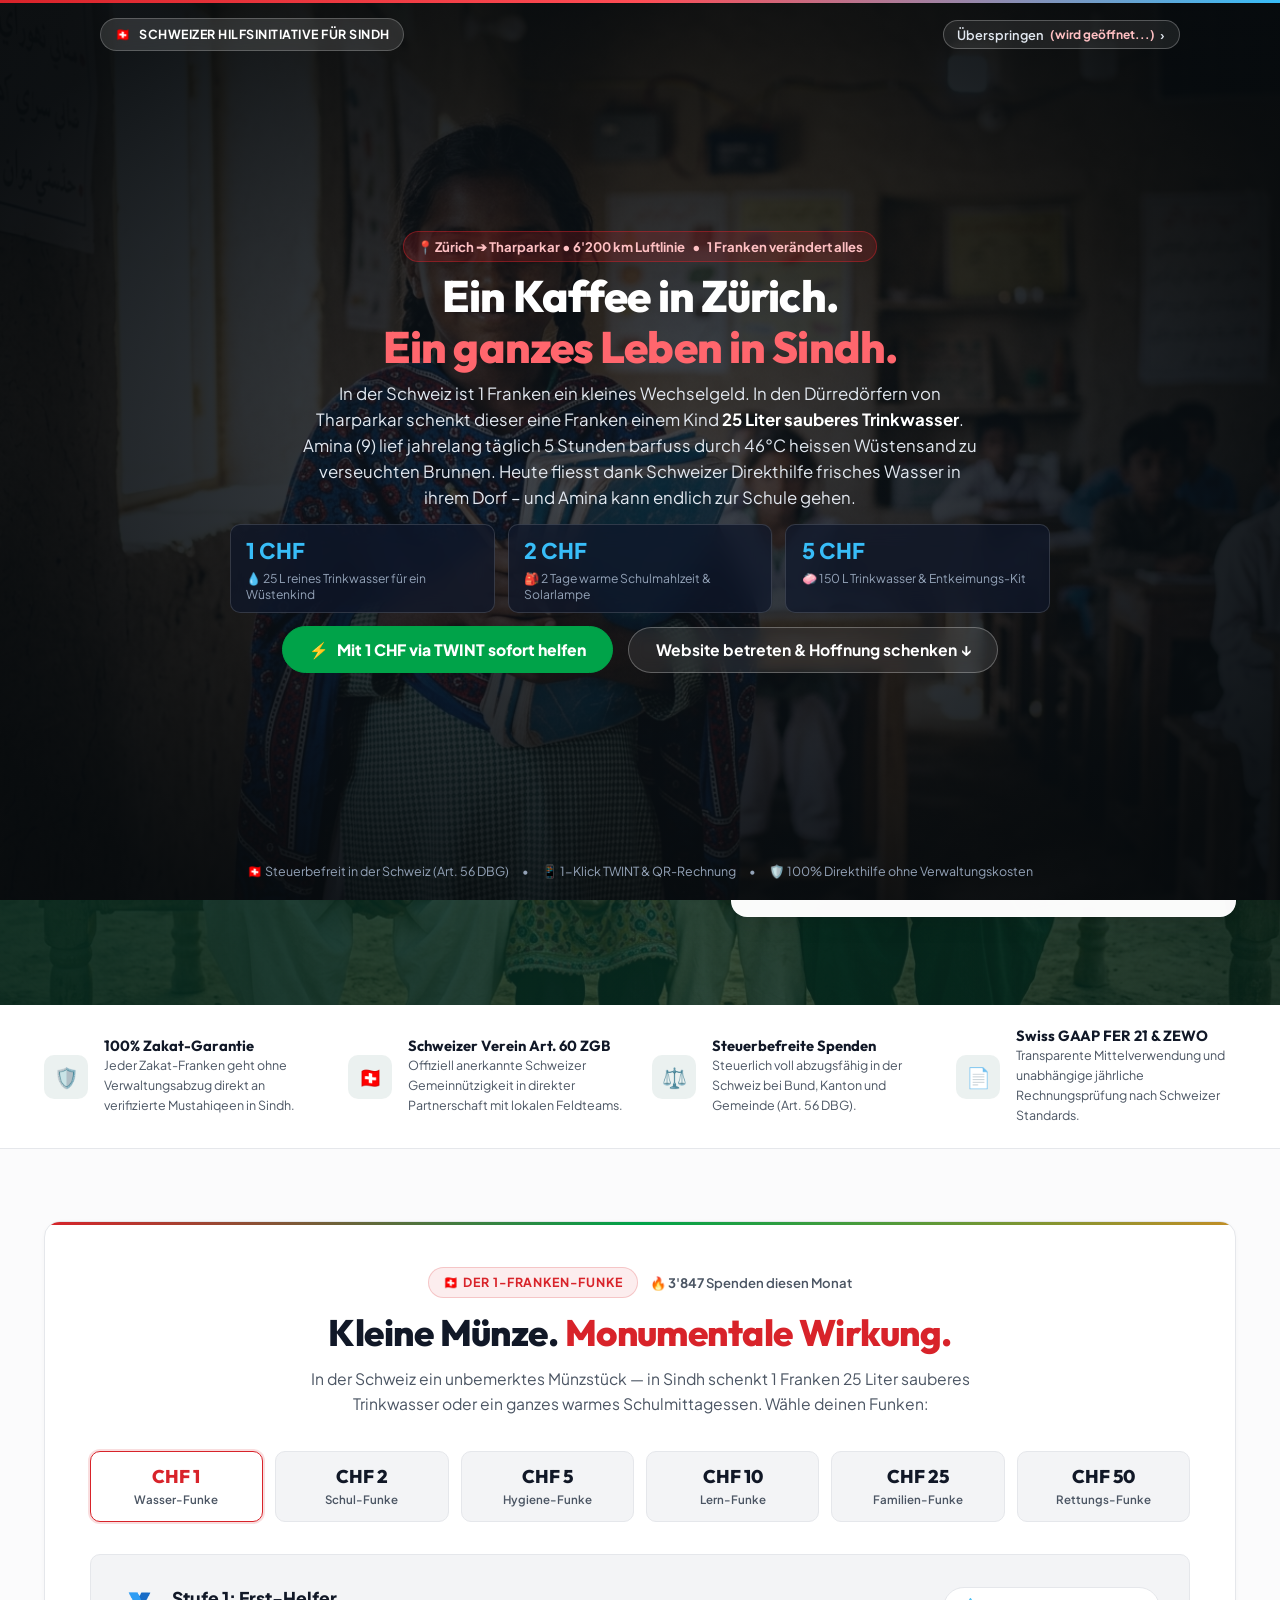
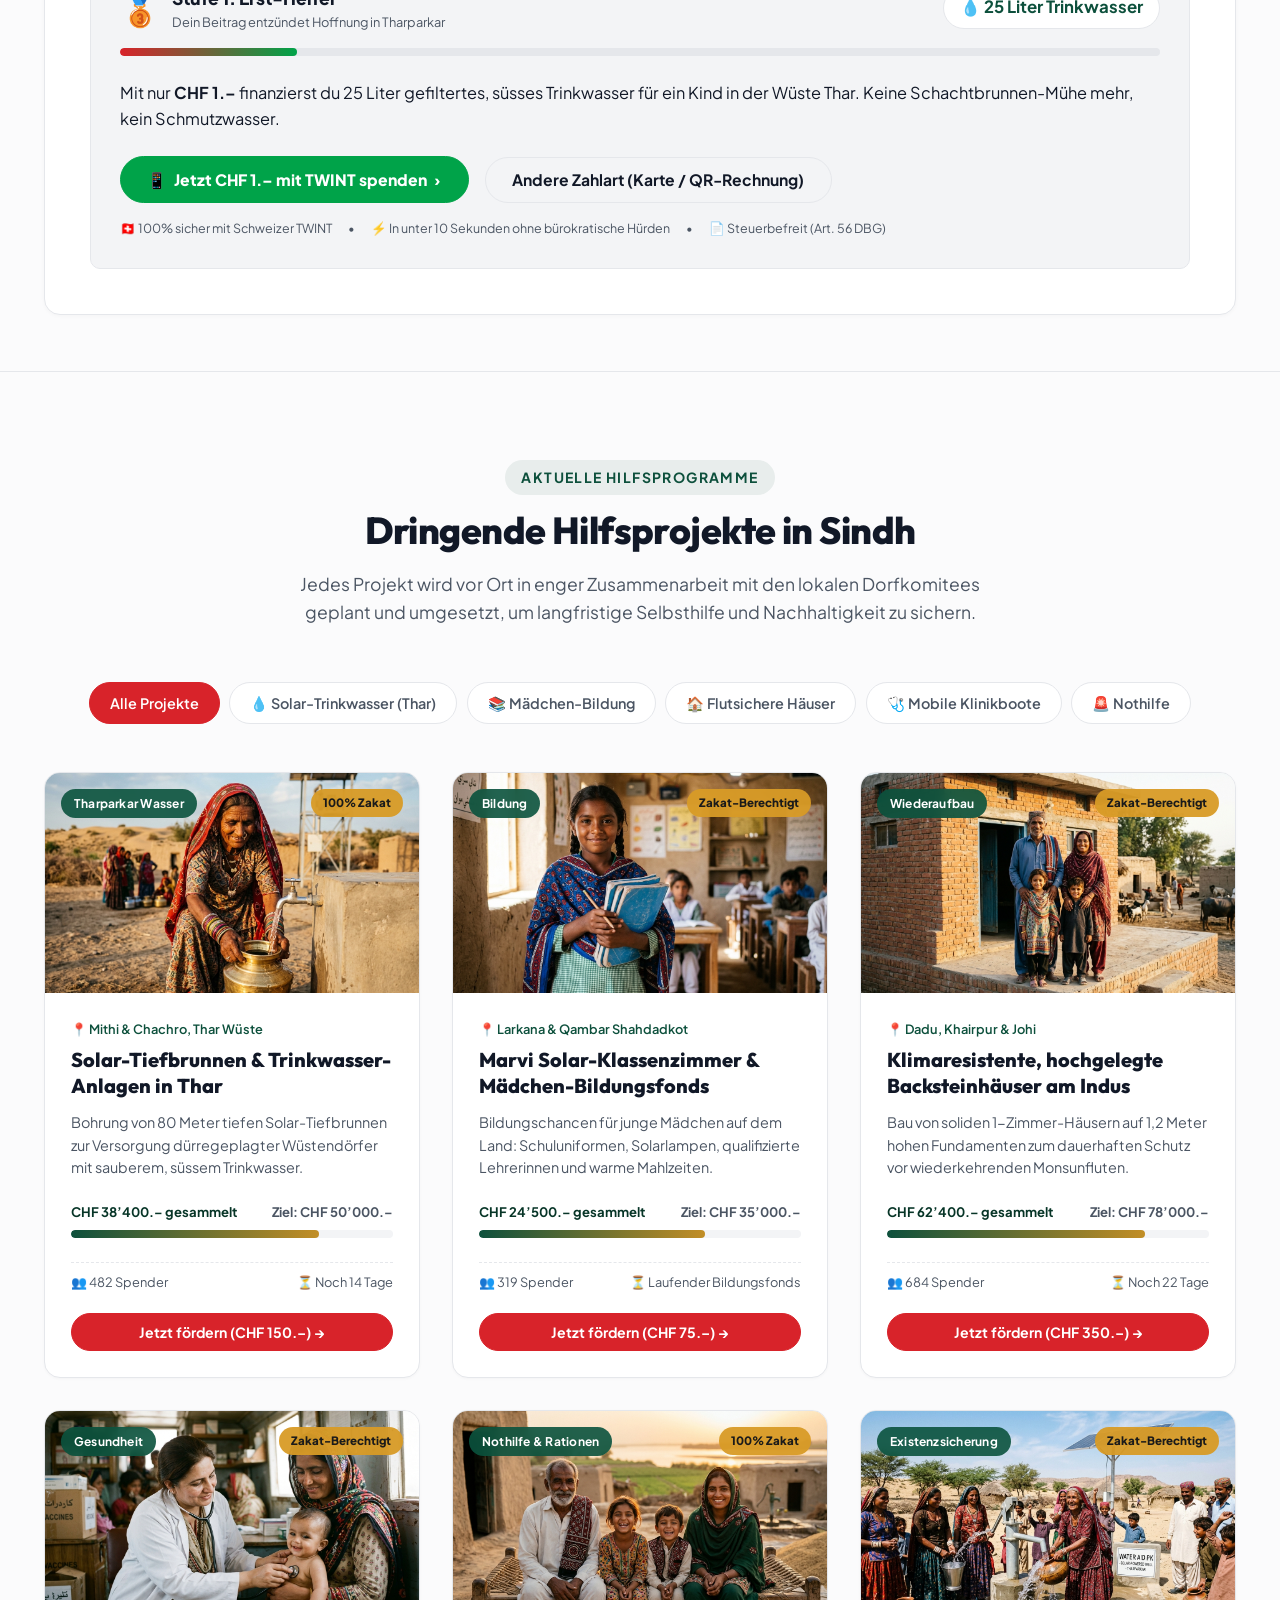
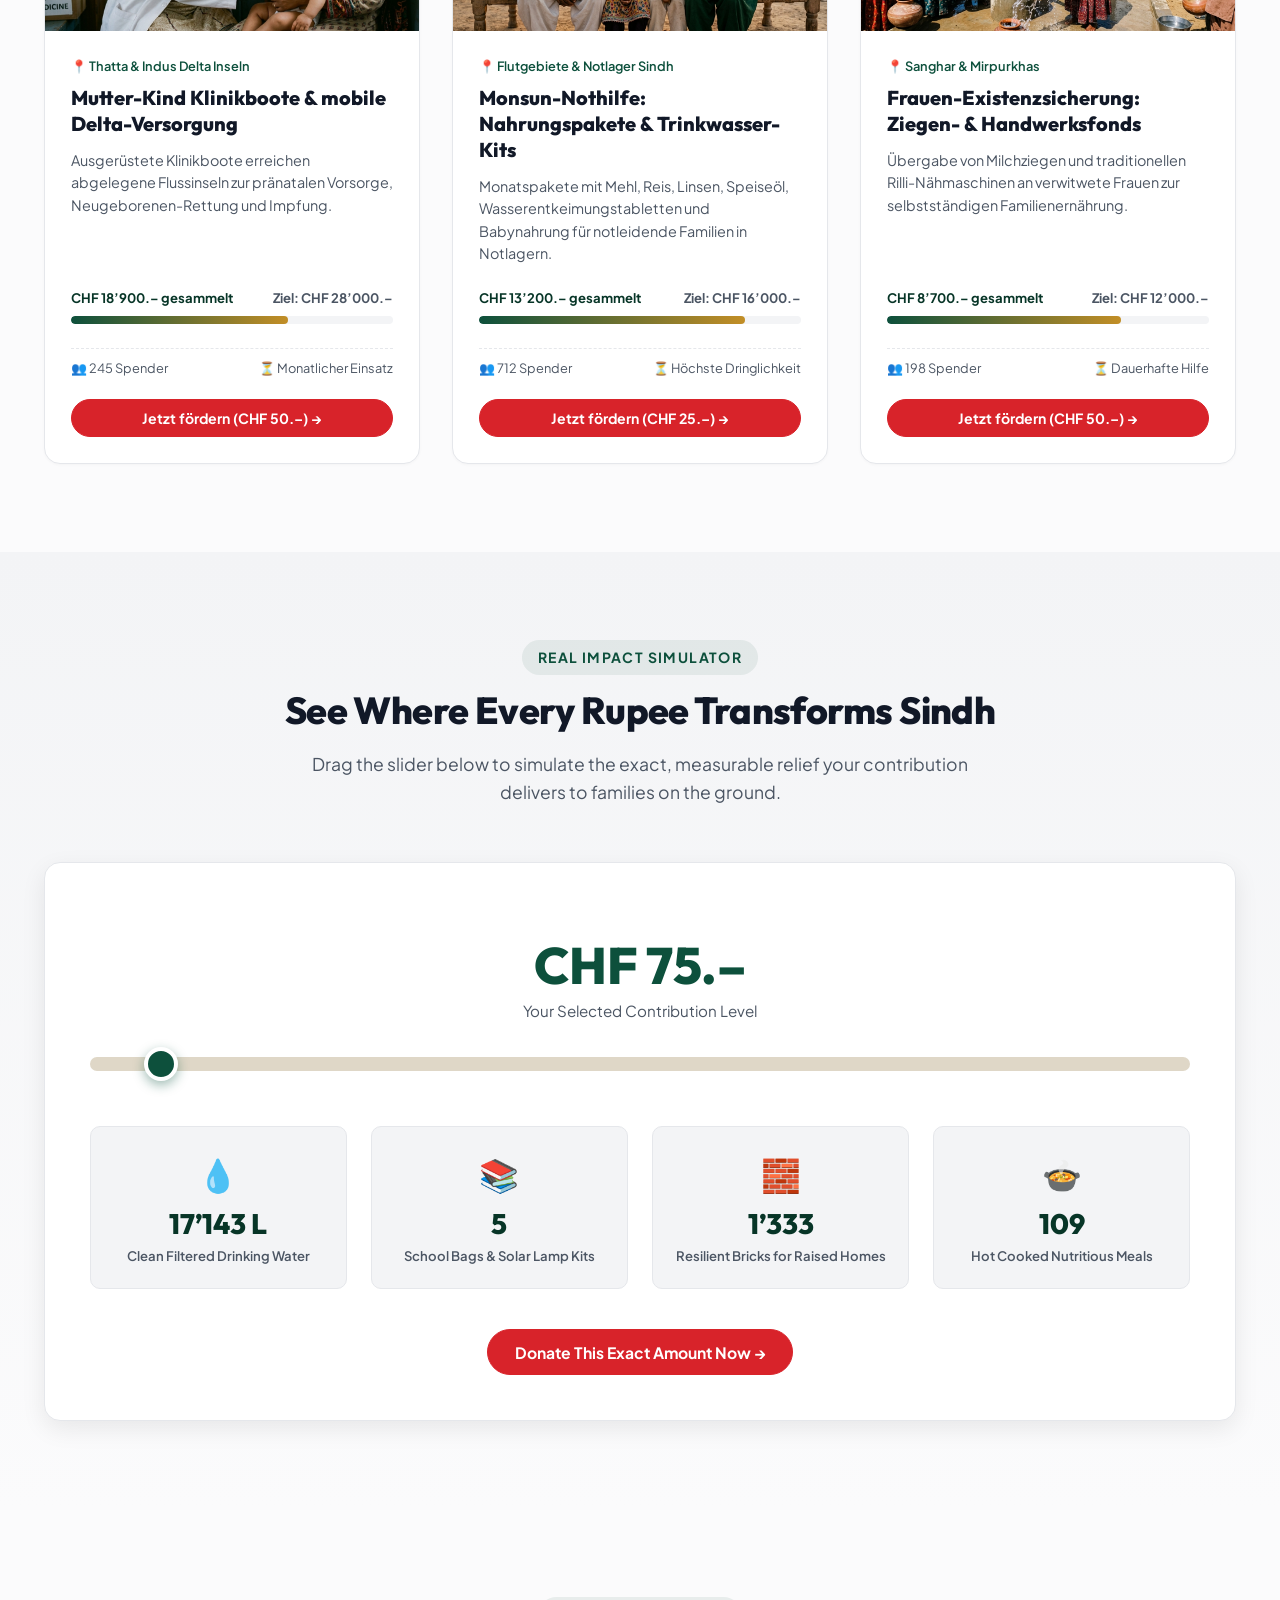
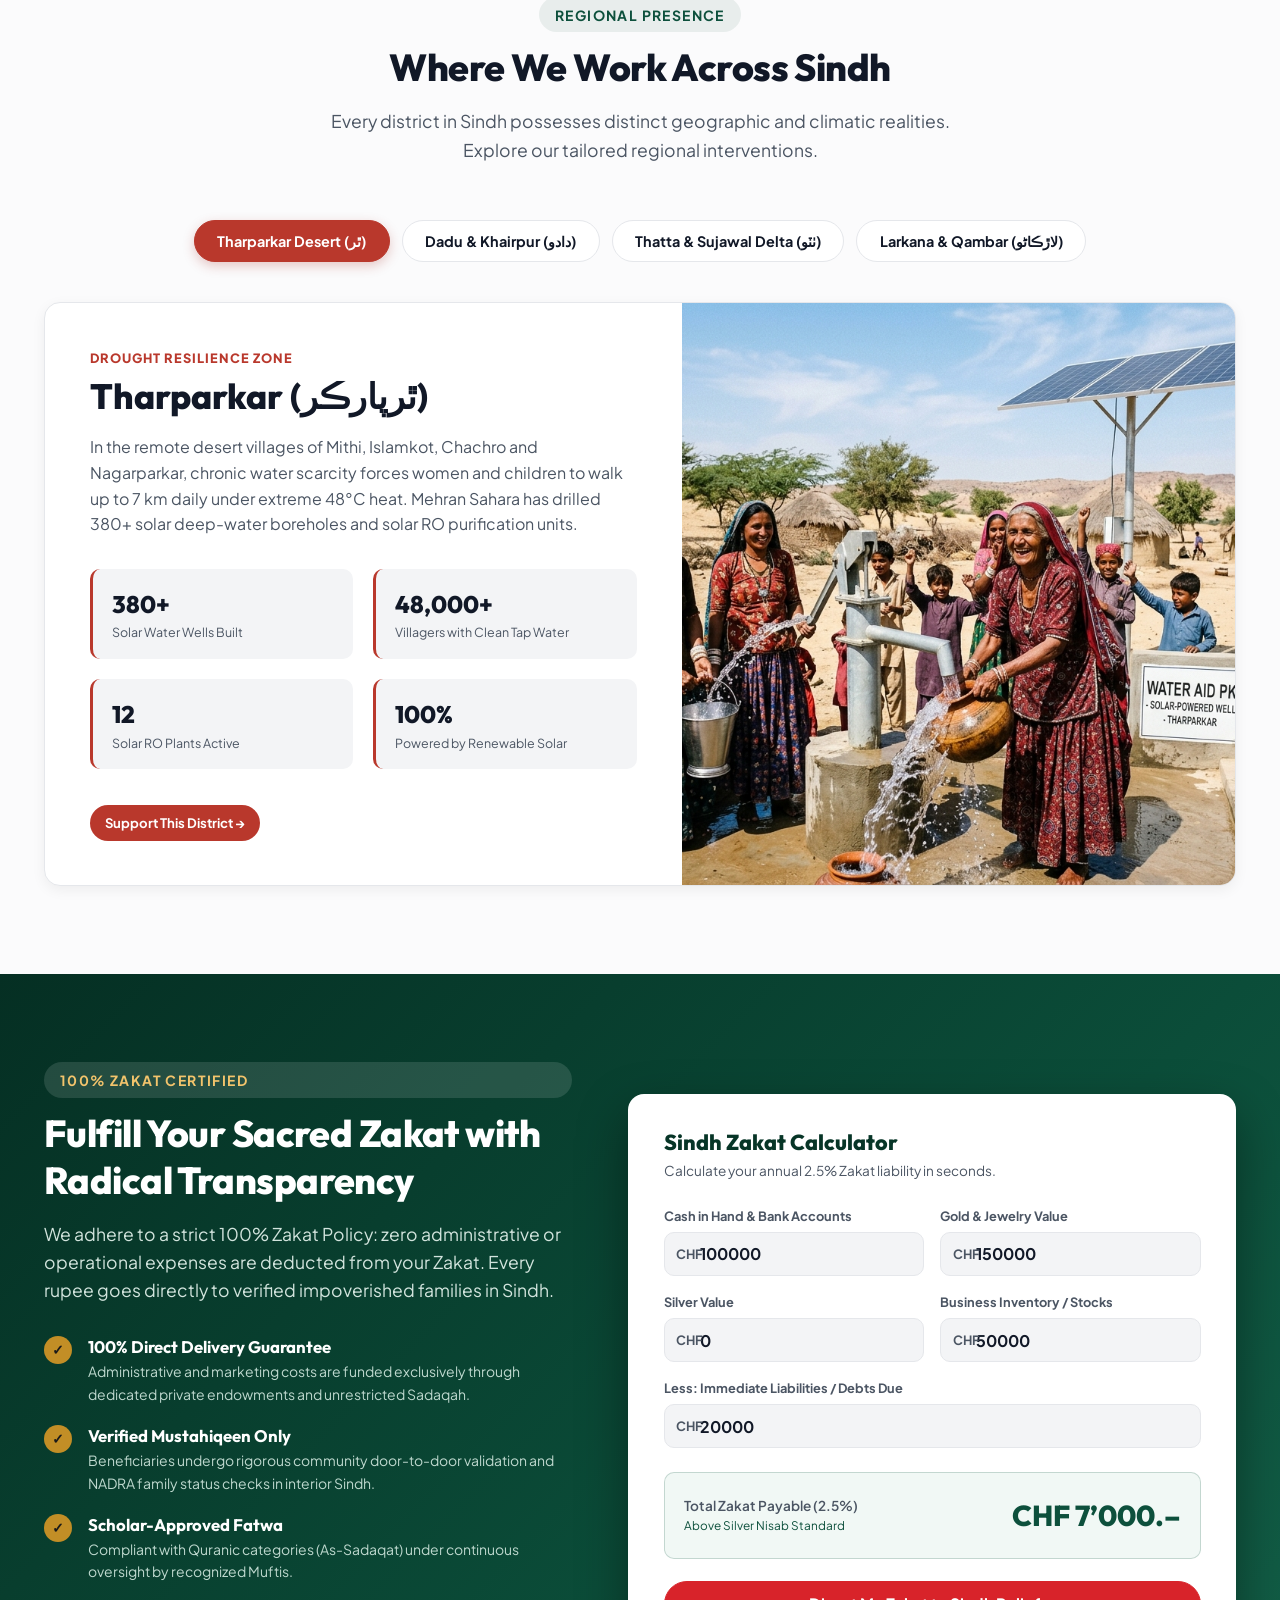
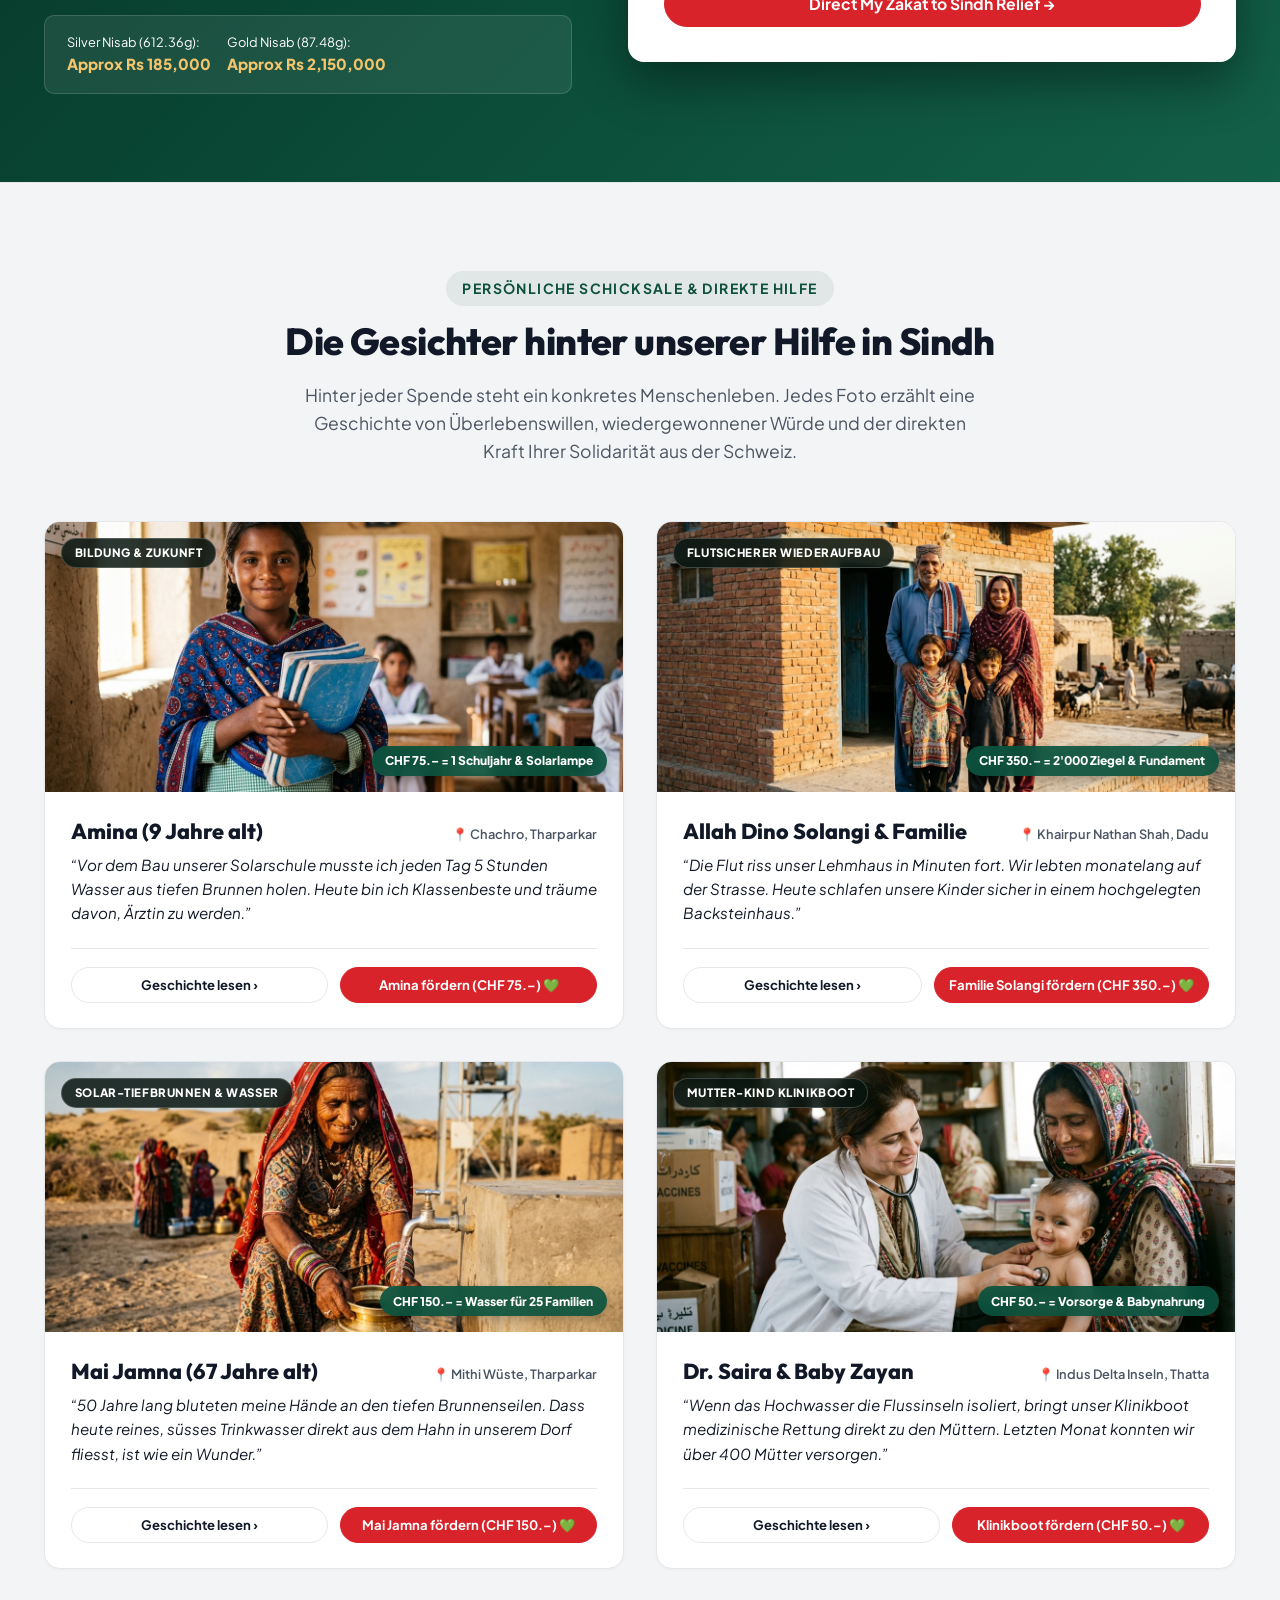
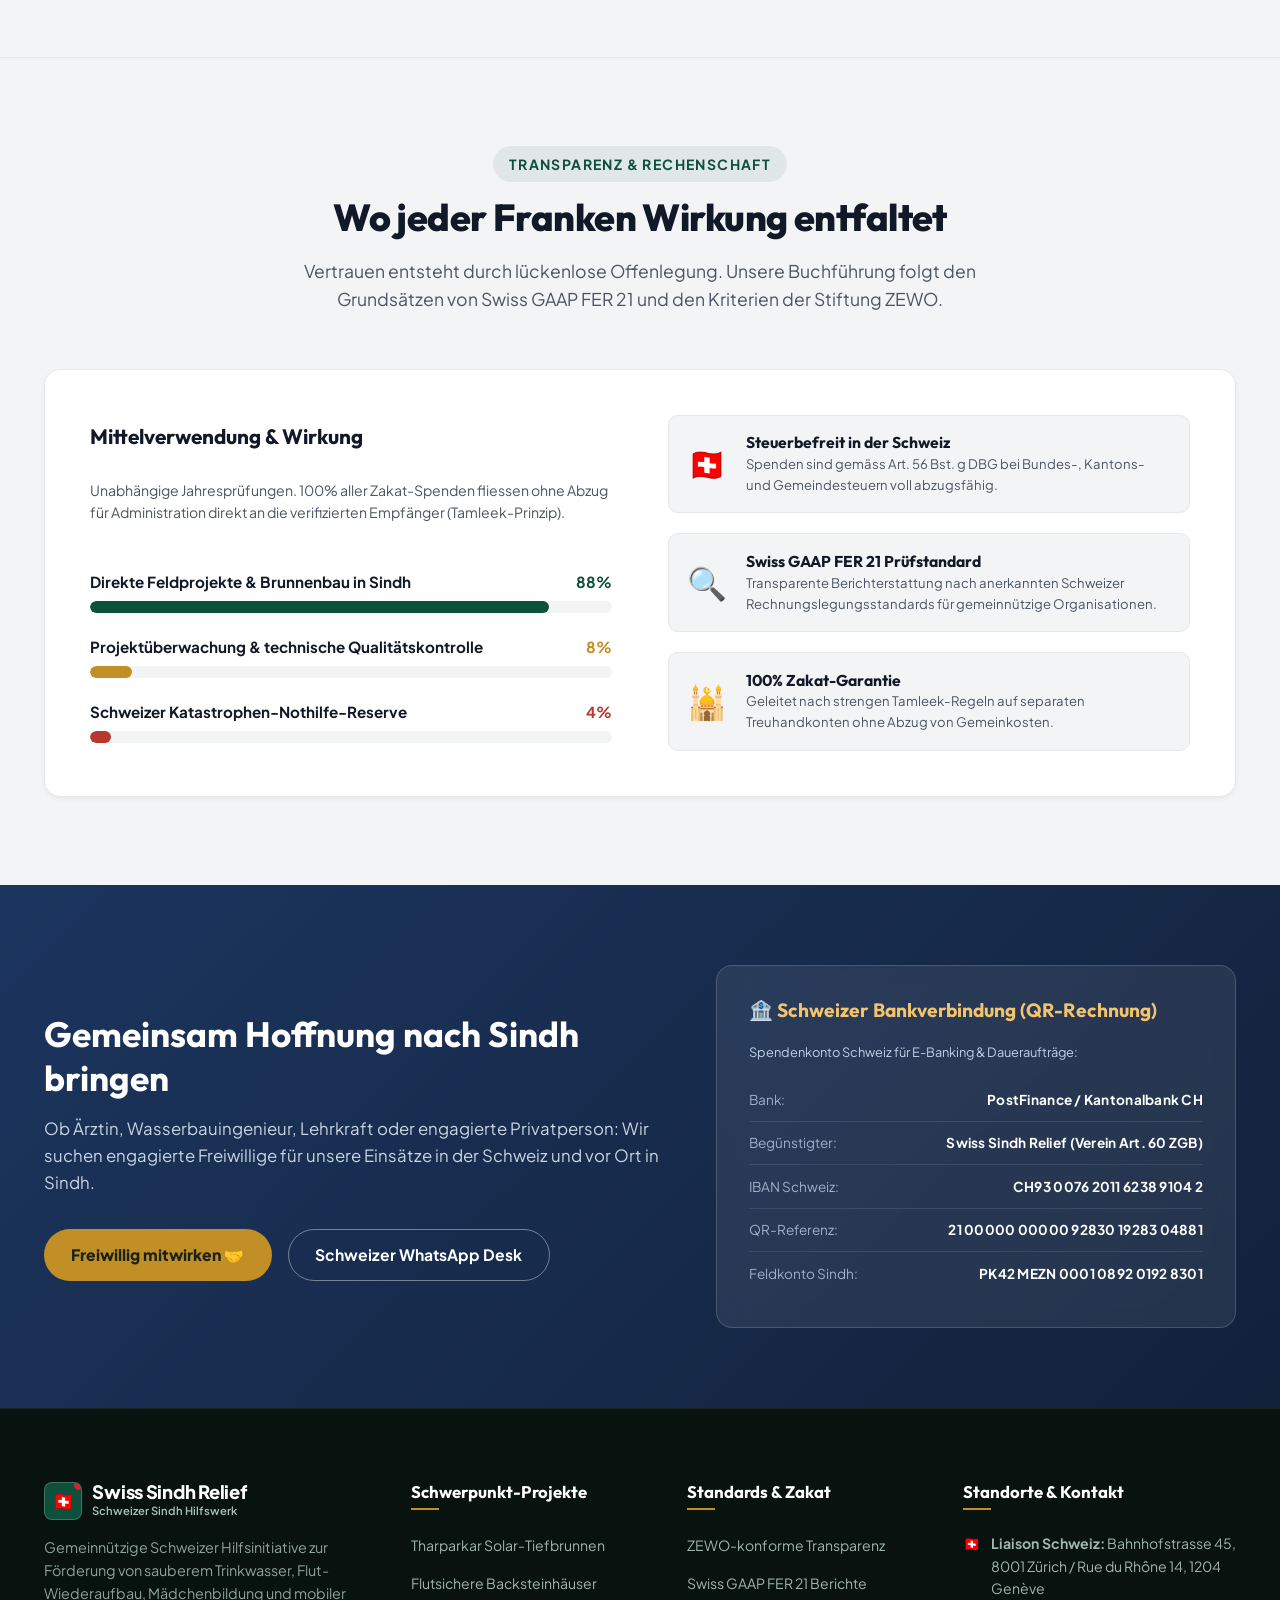
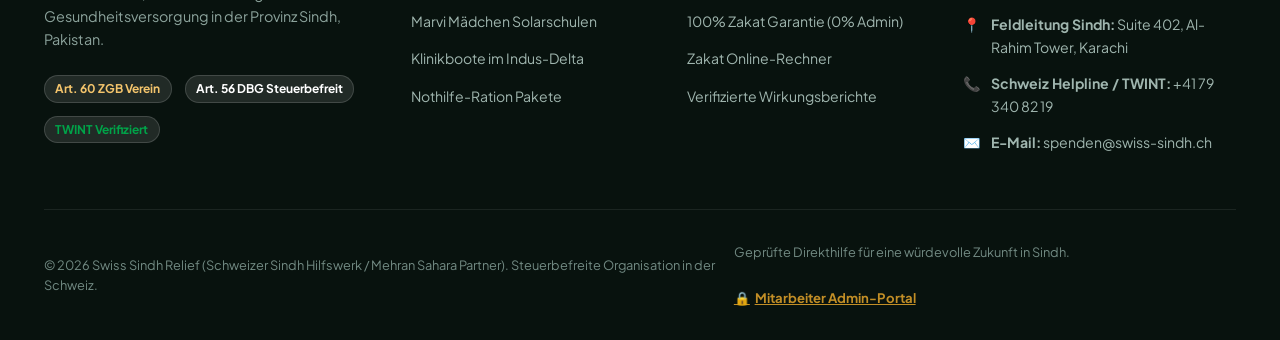
==== commit f7b2b30b: "fix: resolve JS initialization order, responsive prologue curtain with auto-open & mobile nav overfl" ====
--- a/index.html
+++ b/index.html
@@ -21,13 +21,17 @@
        Cinematic Story Prologue Curtain (Swiss First-Impression Entrance)
        ========================================================================== -->
   <div id="story-prologue-curtain" class="story-prologue-curtain" role="dialog" aria-modal="true" aria-label="Unsere Geschichte aus Sindh">
+    <div class="prologue-progress-track">
+      <div class="prologue-progress-bar" id="prologue-progress-bar"></div>
+    </div>
     <div class="prologue-top-bar">
       <div class="prologue-flag-badge">
         <span>🇨🇭</span>
-        <span>Schweizer Hilfsinitiative für Sindh</span>
+        <span class="flag-badge-text-full">Schweizer Hilfsinitiative für Sindh</span>
+        <span class="flag-badge-text-mobile">Sindh-Hilfe</span>
       </div>
       <button type="button" class="prologue-skip-btn" id="prologue-skip-btn">
-        Überspringen & zur Website ›
+        <span>Überspringen</span> <span class="prologue-timer-pill" id="prologue-timer-pill">(öffnet in 4s)</span> ›
       </button>
     </div>
 
@@ -284,7 +288,7 @@
         <div class="custom-amount-wrapper">
           <span class="currency-symbol-input curr-symbol-text">CHF</span>
 
-          <input type="number" id="hero-custom-amount" class="custom-amount-input" placeholder="Or enter custom amount" min="100">
+          <input type="number" id="hero-custom-amount" class="custom-amount-input" placeholder="Freier Betrag (z.B. 100)" min="1">
         </div>
 
         <!-- Dynamic Impact Description -->
--- a/css/style.css
+++ b/css/style.css
@@ -94,6 +94,8 @@
   scroll-behavior: smooth;
   font-size: 16px;
   -webkit-text-size-adjust: 100%;
+  overflow-x: hidden;
+  max-width: 100%;
 }
 
 body {
@@ -102,6 +104,9 @@
   color: var(--text-main);
   line-height: 1.6;
   overflow-x: hidden;
+  width: 100%;
+  max-width: 100%;
+  position: relative;
   transition: background-color var(--trans-smooth), color var(--trans-smooth);
 }
 
@@ -907,29 +912,35 @@
 }
 
 /* ==========================================================================
-   Cinematic Story Prologue Curtain (Swiss Story Entrance)
+   Cinematic Story Prologue Curtain (Swiss Story Entrance with Auto-Open)
    ========================================================================== */
 
 .story-prologue-curtain {
   position: fixed;
   top: 0;
   left: 0;
-  width: 100vw;
-  height: 100vh;
+  right: 0;
+  bottom: 0;
+  width: 100%;
+  height: 100%;
+  max-width: 100vw;
+  max-height: 100vh;
   z-index: 99999;
   background-color: #070B0E;
   background-image: 
-    radial-gradient(ellipse at center, rgba(13, 20, 28, 0.72) 0%, rgba(7, 11, 14, 0.96) 85%),
+    radial-gradient(ellipse at center, rgba(13, 20, 28, 0.75) 0%, rgba(7, 11, 14, 0.96) 85%),
     url('../assets/images/story-amina.jpg');
   background-size: cover;
   background-position: center 30%;
   display: flex;
   flex-direction: column;
   justify-content: space-between;
-  padding: 2rem;
+  padding: clamp(0.75rem, 2vh, 1.75rem) clamp(0.85rem, 2.5vw, 2rem);
   box-sizing: border-box;
   color: #FFFFFF;
   overflow-y: auto;
+  overflow-x: hidden;
+  -webkit-overflow-scrolling: touch;
   transition: transform 0.85s cubic-bezier(0.77, 0, 0.175, 1), opacity 0.5s ease;
   transform: translateY(0);
 }
@@ -941,6 +952,24 @@
   transition: transform 0.85s cubic-bezier(0.77, 0, 0.175, 1), visibility 0s 0.85s;
 }
 
+.prologue-progress-track {
+  position: absolute;
+  top: 0;
+  left: 0;
+  width: 100%;
+  height: 3px;
+  background: rgba(255, 255, 255, 0.12);
+  z-index: 10;
+  overflow: hidden;
+}
+
+.prologue-progress-bar {
+  height: 100%;
+  width: 0%;
+  background: linear-gradient(90deg, #D8232A, #FF4D55, #38BDF8);
+  box-shadow: 0 0 8px rgba(216, 35, 42, 0.8);
+}
+
 .prologue-top-bar {
   display: flex;
   justify-content: space-between;
@@ -948,6 +977,7 @@
   width: 100%;
   max-width: 1080px;
   margin: 0 auto;
+  gap: 0.75rem;
   z-index: 3;
 }
 
@@ -964,24 +994,40 @@
   font-weight: 700;
   letter-spacing: 0.04em;
   text-transform: uppercase;
+  flex-shrink: 1;
+}
+
+.flag-badge-text-mobile {
+  display: none;
 }
 
 .prologue-skip-btn {
-  background: transparent;
+  background: rgba(255, 255, 255, 0.08);
   border: 1px solid rgba(255, 255, 255, 0.25);
   color: #E2E8F0;
-  font-size: 0.82rem;
+  font-size: 0.8rem;
   font-weight: 600;
-  padding: 0.4rem 0.95rem;
+  padding: 0.35rem 0.85rem;
   border-radius: var(--radius-full);
   cursor: pointer;
+  display: inline-flex;
+  align-items: center;
+  gap: 0.35rem;
+  white-space: nowrap;
+  flex-shrink: 0;
   transition: all var(--trans-fast);
 }
 
 .prologue-skip-btn:hover {
   border-color: #FFFFFF;
   color: #FFFFFF;
-  background: rgba(255, 255, 255, 0.12);
+  background: rgba(255, 255, 255, 0.16);
+}
+
+.prologue-timer-pill {
+  color: #FFC0C3;
+  font-weight: 700;
+  font-size: 0.75rem;
 }
 
 .prologue-center-content {
@@ -990,30 +1036,33 @@
   margin: auto;
   text-align: center;
   z-index: 3;
-  padding: 2.5rem 0;
+  padding: clamp(0.4rem, 1.5vh, 1.25rem) 0;
 }
 
 .prologue-distance-chip {
   display: inline-flex;
   align-items: center;
-  gap: 0.5rem;
+  gap: 0.4rem;
   background: rgba(216, 35, 42, 0.18);
   border: 1px solid rgba(216, 35, 42, 0.45);
   color: #FFC0C3;
-  font-size: 0.84rem;
+  font-size: clamp(0.72rem, 1.8vw, 0.82rem);
   font-weight: 700;
-  padding: 0.35rem 1rem;
+  padding: 0.25rem 0.85rem;
   border-radius: var(--radius-full);
-  margin-bottom: 1.5rem;
+  margin-bottom: clamp(0.4rem, 1vh, 1rem);
+  max-width: 100%;
+  box-sizing: border-box;
 }
 
 .prologue-title {
-  font-size: clamp(2rem, 4.5vw, 3.25rem);
+  font-size: clamp(1.4rem, 3.8vw, 2.75rem);
   font-weight: 800;
   line-height: 1.15;
   letter-spacing: -0.02em;
-  margin-bottom: 1.25rem;
-  color: #FFFFFF;
+  margin-bottom: clamp(0.4rem, 1vh, 0.9rem);
+  color: #FFFFFF;
+  word-break: break-word;
 }
 
 .prologue-title span.text-swiss {
@@ -1021,11 +1070,12 @@
 }
 
 .prologue-story-text {
-  font-size: clamp(1.02rem, 1.35vw, 1.18rem);
-  line-height: 1.7;
+  font-size: clamp(0.84rem, 1.7vw, 1.05rem);
+  line-height: 1.55;
   color: #E2E8F0;
-  margin-bottom: 2rem;
+  margin: 0 auto clamp(0.6rem, 1.4vh, 1.3rem);
   font-weight: 400;
+  max-width: 680px;
 }
 
 .prologue-story-text strong {
@@ -1036,48 +1086,52 @@
 .prologue-stats-cards {
   display: grid;
   grid-template-columns: repeat(3, 1fr);
-  gap: 1rem;
-  margin-bottom: 2.2rem;
+  gap: clamp(0.4rem, 1vw, 0.85rem);
+  margin-bottom: clamp(0.6rem, 1.5vh, 1.5rem);
   text-align: left;
 }
 
 .prologue-stat-card {
-  background: rgba(15, 23, 42, 0.65);
+  background: rgba(15, 23, 42, 0.72);
   backdrop-filter: blur(12px);
   border: 1px solid rgba(255, 255, 255, 0.14);
   border-radius: var(--radius-md);
-  padding: 1rem 1.2rem;
+  padding: clamp(0.45rem, 1vh, 0.85rem) clamp(0.55rem, 1.2vw, 1rem);
 }
 
 .prologue-stat-val {
-  font-size: 1.35rem;
+  font-size: clamp(1.05rem, 2.2vw, 1.35rem);
   font-weight: 800;
   color: #38BDF8;
-  margin-bottom: 0.2rem;
+  margin-bottom: 0.15rem;
 }
 
 .prologue-stat-lbl {
-  font-size: 0.78rem;
+  font-size: clamp(0.66rem, 1.3vw, 0.76rem);
   color: #94A3B8;
-  line-height: 1.35;
+  line-height: 1.3;
 }
 
 .prologue-actions {
   display: flex;
   align-items: center;
   justify-content: center;
-  gap: 1rem;
+  gap: clamp(0.5rem, 1.2vw, 1rem);
   flex-wrap: wrap;
-  margin-bottom: 1.2rem;
+  margin-bottom: clamp(0.4rem, 1vh, 0.85rem);
+}
+
+.prologue-actions .btn {
+  min-height: 44px;
 }
 
 .prologue-trust-footer {
-  font-size: 0.78rem;
+  font-size: clamp(0.68rem, 1.5vw, 0.78rem);
   color: #94A3B8;
   display: flex;
   align-items: center;
   justify-content: center;
-  gap: 1rem;
+  gap: clamp(0.35rem, 1vw, 0.85rem);
   flex-wrap: wrap;
   width: 100%;
   max-width: 900px;
@@ -1321,7 +1375,7 @@
 
 .custom-amount-input {
   width: 100%;
-  padding: 0.8rem 1rem 0.8rem 2.8rem;
+  padding: 0.8rem 1rem 0.8rem 3.8rem;
   border: 1.5px solid var(--border-light);
   border-radius: var(--radius-md);
   background: var(--bg-card);
@@ -1694,8 +1748,10 @@
 
 .campaigns-grid {
   display: grid;
-  grid-template-columns: repeat(3, 1fr);
+  grid-template-columns: repeat(3, minmax(0, 1fr));
   gap: 2rem;
+  min-width: 0;
+  max-width: 100%;
 }
 
 .campaign-card {
@@ -1708,6 +1764,8 @@
   flex-direction: column;
   transition: transform var(--trans-smooth), border-color var(--trans-smooth), box-shadow var(--trans-smooth);
   position: relative;
+  min-width: 0;
+  max-width: 100%;
 }
 
 .campaign-card:hover {
@@ -1720,10 +1778,13 @@
   position: relative;
   height: 220px;
   overflow: hidden;
+  min-width: 0;
+  max-width: 100%;
 }
 
 .campaign-img-wrap img {
   width: 100%;
+  max-width: 100%;
   height: 100%;
   object-fit: cover;
   transition: transform 0.5s ease;
@@ -2066,10 +2127,14 @@
 .district-img-pane {
   position: relative;
   min-height: 380px;
+  min-width: 0;
+  max-width: 100%;
+  overflow: hidden;
 }
 
 .district-img-pane img {
   width: 100%;
+  max-width: 100%;
   height: 100%;
   object-fit: cover;
 }
@@ -2295,8 +2360,10 @@
 
 .stories-grid {
   display: grid;
-  grid-template-columns: repeat(2, 1fr);
+  grid-template-columns: repeat(2, minmax(0, 1fr));
   gap: 2rem;
+  min-width: 0;
+  max-width: 100%;
 }
 
 .story-photo-card {
@@ -2309,6 +2376,8 @@
   flex-direction: column;
   transition: transform 0.25s ease, border-color 0.25s ease, box-shadow 0.25s ease;
   cursor: pointer;
+  min-width: 0;
+  max-width: 100%;
 }
 
 .story-photo-card:hover {
@@ -2832,42 +2901,83 @@
     font-size: 0.72rem;
   }
 
-  /* Nav Header */
+  /* Nav Header Mobile Compact */
   .nav-container {
-    padding: 0.45rem 1rem;
-    min-height: 56px;
+    padding: 0.45rem 0.85rem;
+    min-height: 54px;
+    display: flex;
+    justify-content: space-between;
+    align-items: center;
+    gap: 0.5rem;
   }
 
   .brand-logo {
-    gap: 0.5rem;
+    gap: 0.45rem;
+    min-width: 0;
+    flex-shrink: 1;
   }
 
   .logo-symbol {
-    width: 34px;
-    height: 34px;
-    font-size: 1.05rem;
-    border-radius: 8px;
+    width: 32px;
+    height: 32px;
+    font-size: 1rem;
+    border-radius: 7px;
+    flex-shrink: 0;
+  }
+
+  .brand-names {
+    min-width: 0;
   }
 
   .brand-title {
-    font-size: 1.02rem;
+    font-size: 0.96rem;
+    white-space: nowrap;
+    overflow: hidden;
+    text-overflow: ellipsis;
   }
 
   .brand-sub {
-    font-size: 0.68rem;
+    display: none; /* Hide subtitle on mobile so brand fits cleanly */
+  }
+
+  .btn-prologue-replay {
+    display: none; /* Available in mobile drawer */
+  }
+
+  .nav-actions {
+    gap: 0.35rem;
+    display: flex;
+    align-items: center;
+    flex-shrink: 0;
   }
 
   .nav-btn-donate {
-    padding: 0.35rem 0.75rem;
-    font-size: 0.76rem;
-    min-height: 36px;
+    padding: 0.28rem 0.55rem;
+    font-size: 0.72rem;
+    font-weight: 700;
+    min-height: 32px;
+    white-space: nowrap;
+  }
+
+  .theme-toggle-btn {
+    width: 32px;
+    height: 32px;
+    font-size: 0.85rem;
+    flex-shrink: 0;
+  }
+
+  .mobile-toggle {
+    display: flex;
+    width: 36px;
+    height: 36px;
+    flex-shrink: 0;
   }
 
   /* Swiss Trust Strip on Mobile */
   .swiss-trust-grid {
     display: grid;
     grid-template-columns: 1fr 1fr;
-    gap: 0.6rem;
+    gap: 0.5rem;
   }
 
   .swiss-trust-item {
@@ -2989,16 +3099,57 @@
 
   /* Prologue Mobile */
   .story-prologue-curtain {
-    padding: 1.25rem 1rem;
+    padding: 0.75rem 0.85rem 0.85rem;
+  }
+
+  .flag-badge-text-full {
+    display: none;
+  }
+
+  .flag-badge-text-mobile {
+    display: inline;
+  }
+
+  .prologue-top-bar {
+    gap: 0.35rem;
+  }
+
+  .prologue-flag-badge {
+    padding: 0.25rem 0.55rem;
+    font-size: 0.72rem;
+  }
+
+  .prologue-skip-btn {
+    padding: 0.25rem 0.55rem;
+    font-size: 0.72rem;
+    gap: 0.25rem;
+  }
+
+  .prologue-distance-chip {
+    flex-wrap: wrap;
+    justify-content: center;
+    line-height: 1.3;
+    padding: 0.2rem 0.5rem;
+  }
+
+  .prologue-stats-cards {
+    gap: 0.35rem;
+  }
+
+  .prologue-stat-card {
+    padding: 0.35rem 0.45rem;
   }
 
   .prologue-actions {
     flex-direction: column;
     width: 100%;
+    gap: 0.45rem;
   }
 
   .prologue-actions .btn {
     width: 100%;
+    padding: 0.65rem 1rem;
+    font-size: 0.88rem;
   }
 
   /* Stories & Cards on Mobile */
